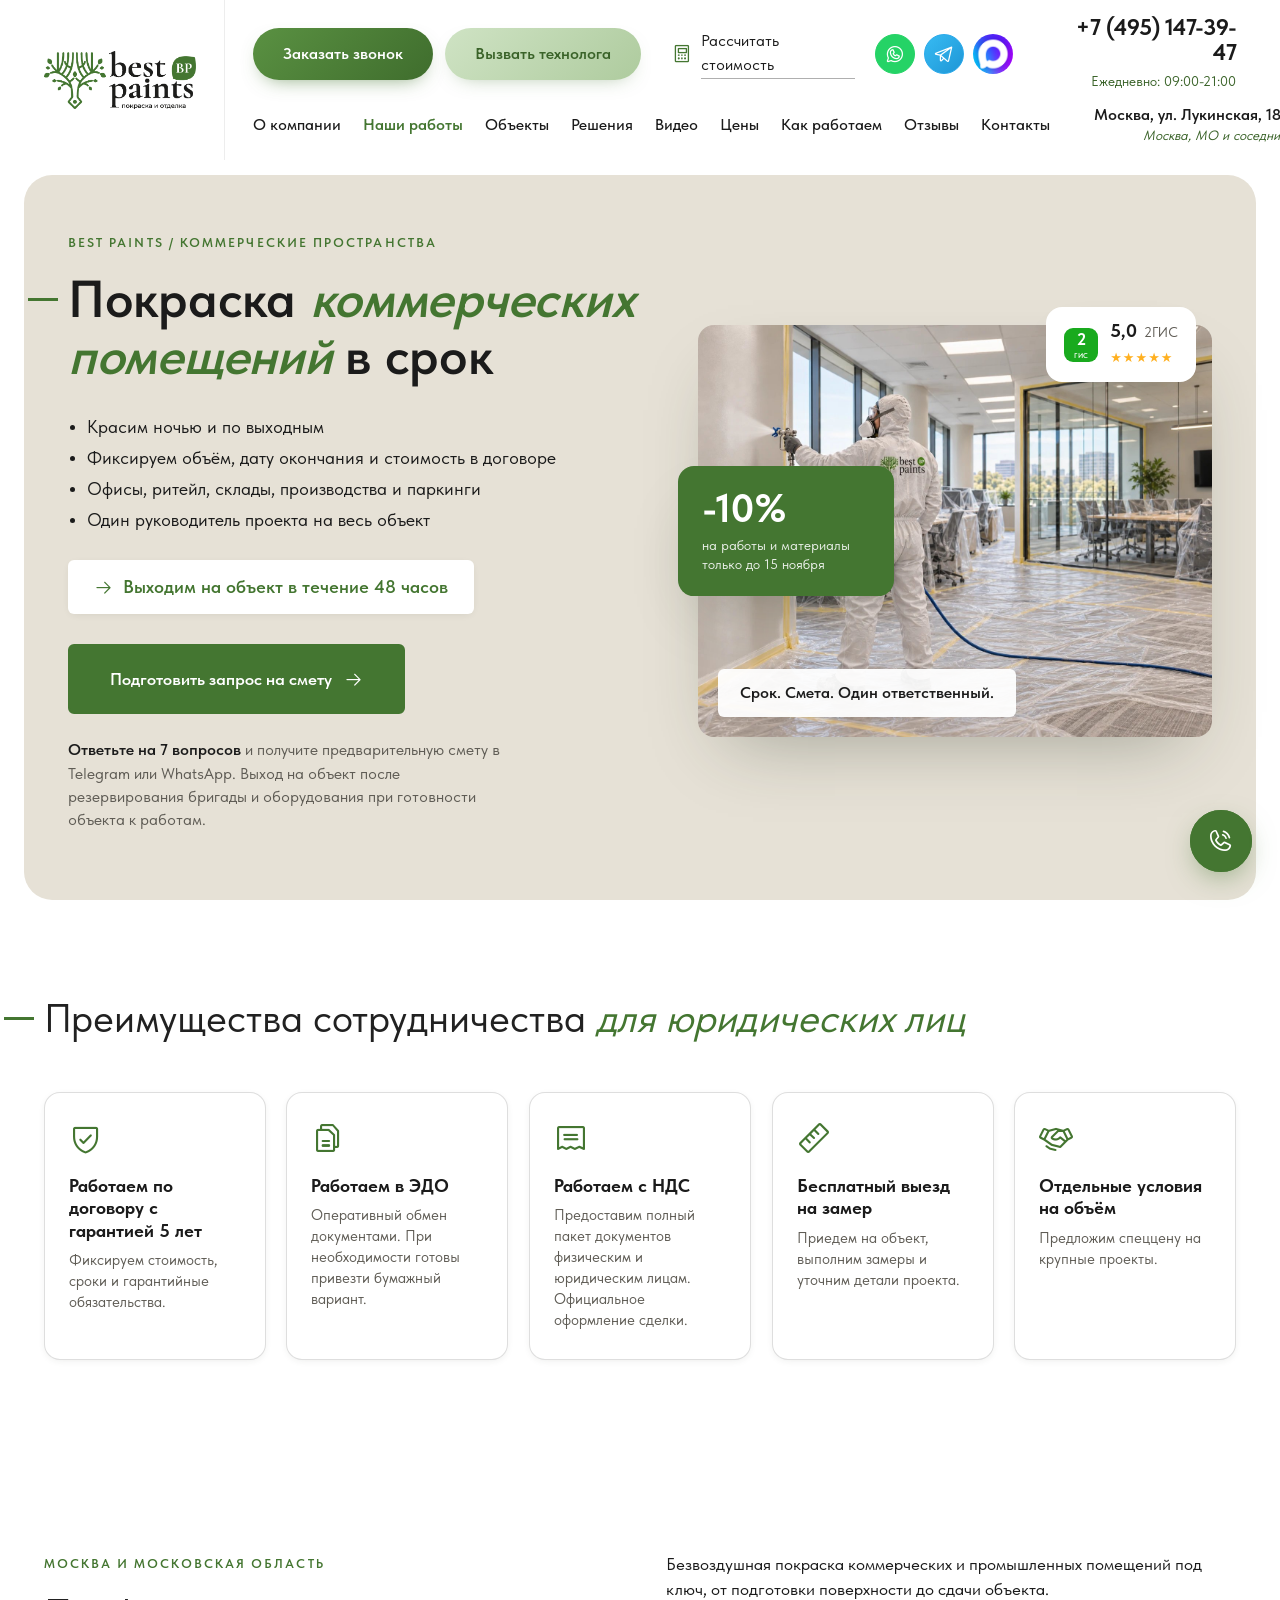
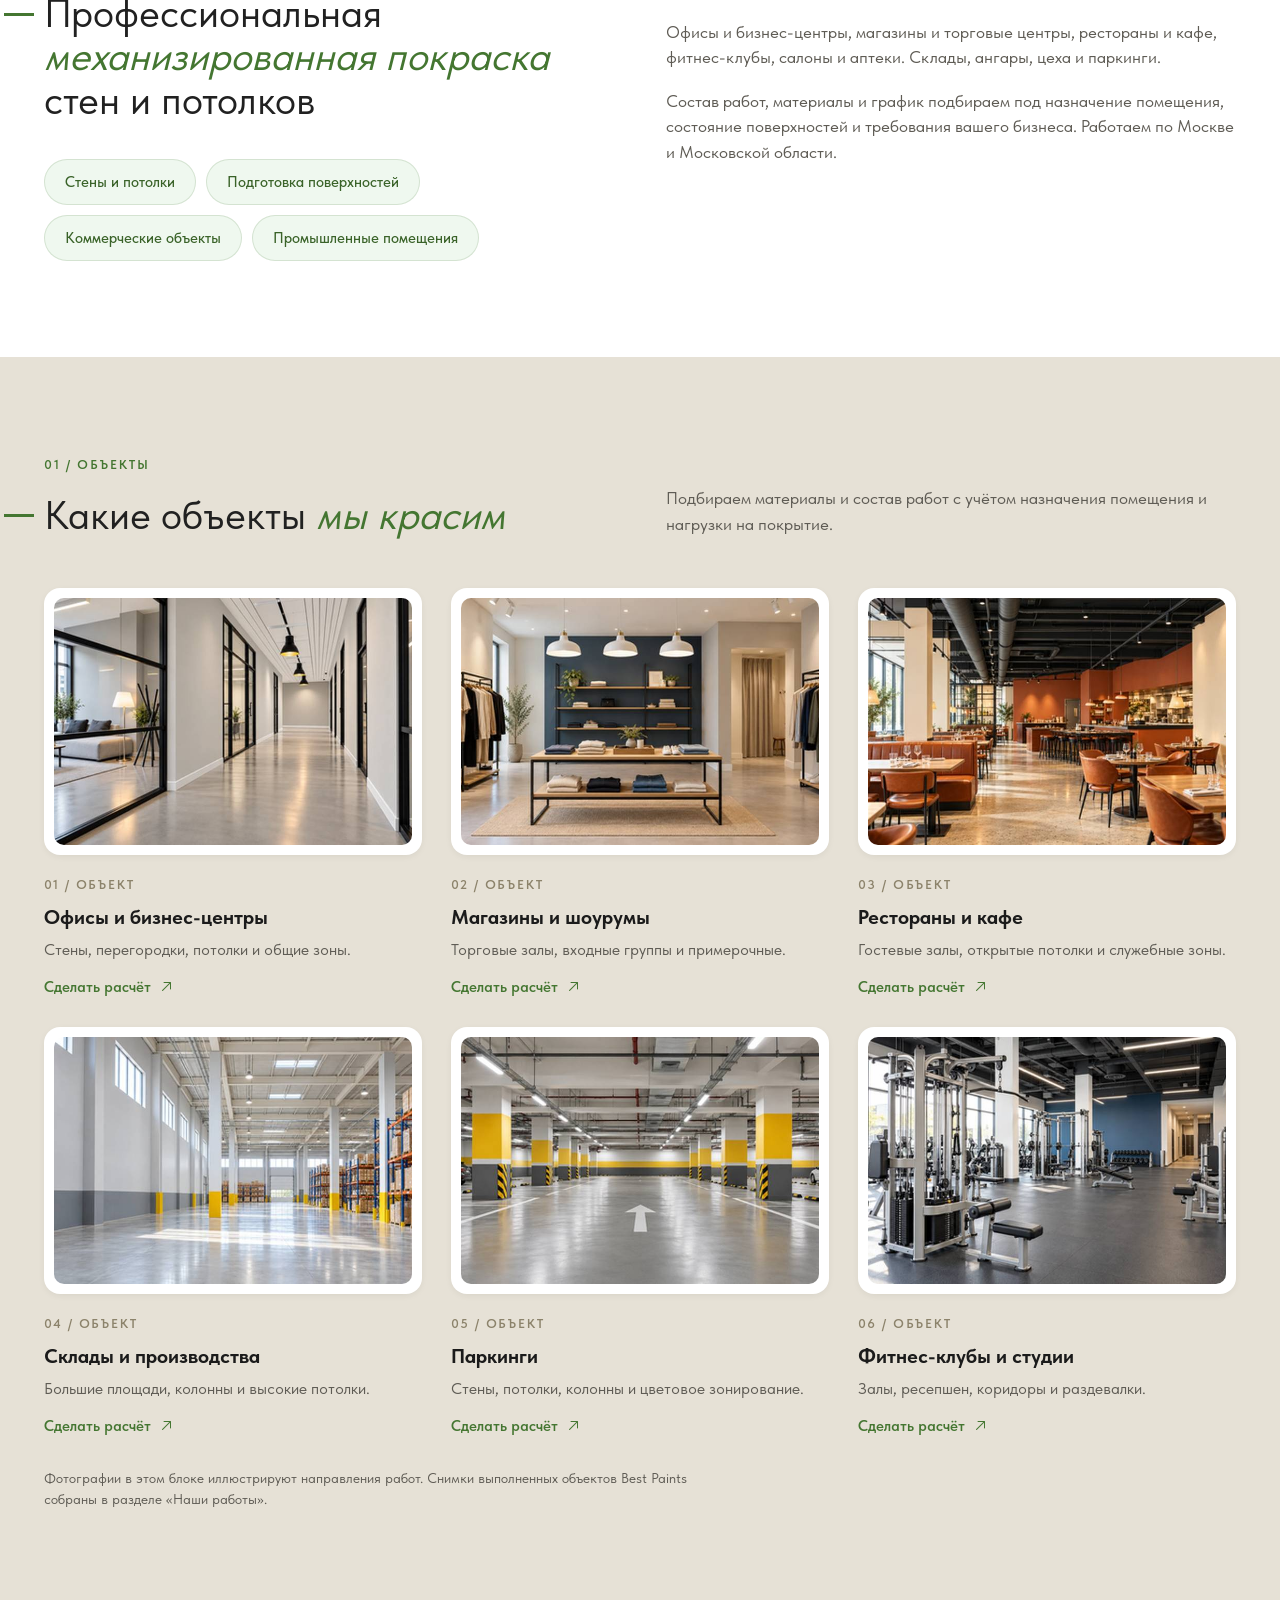
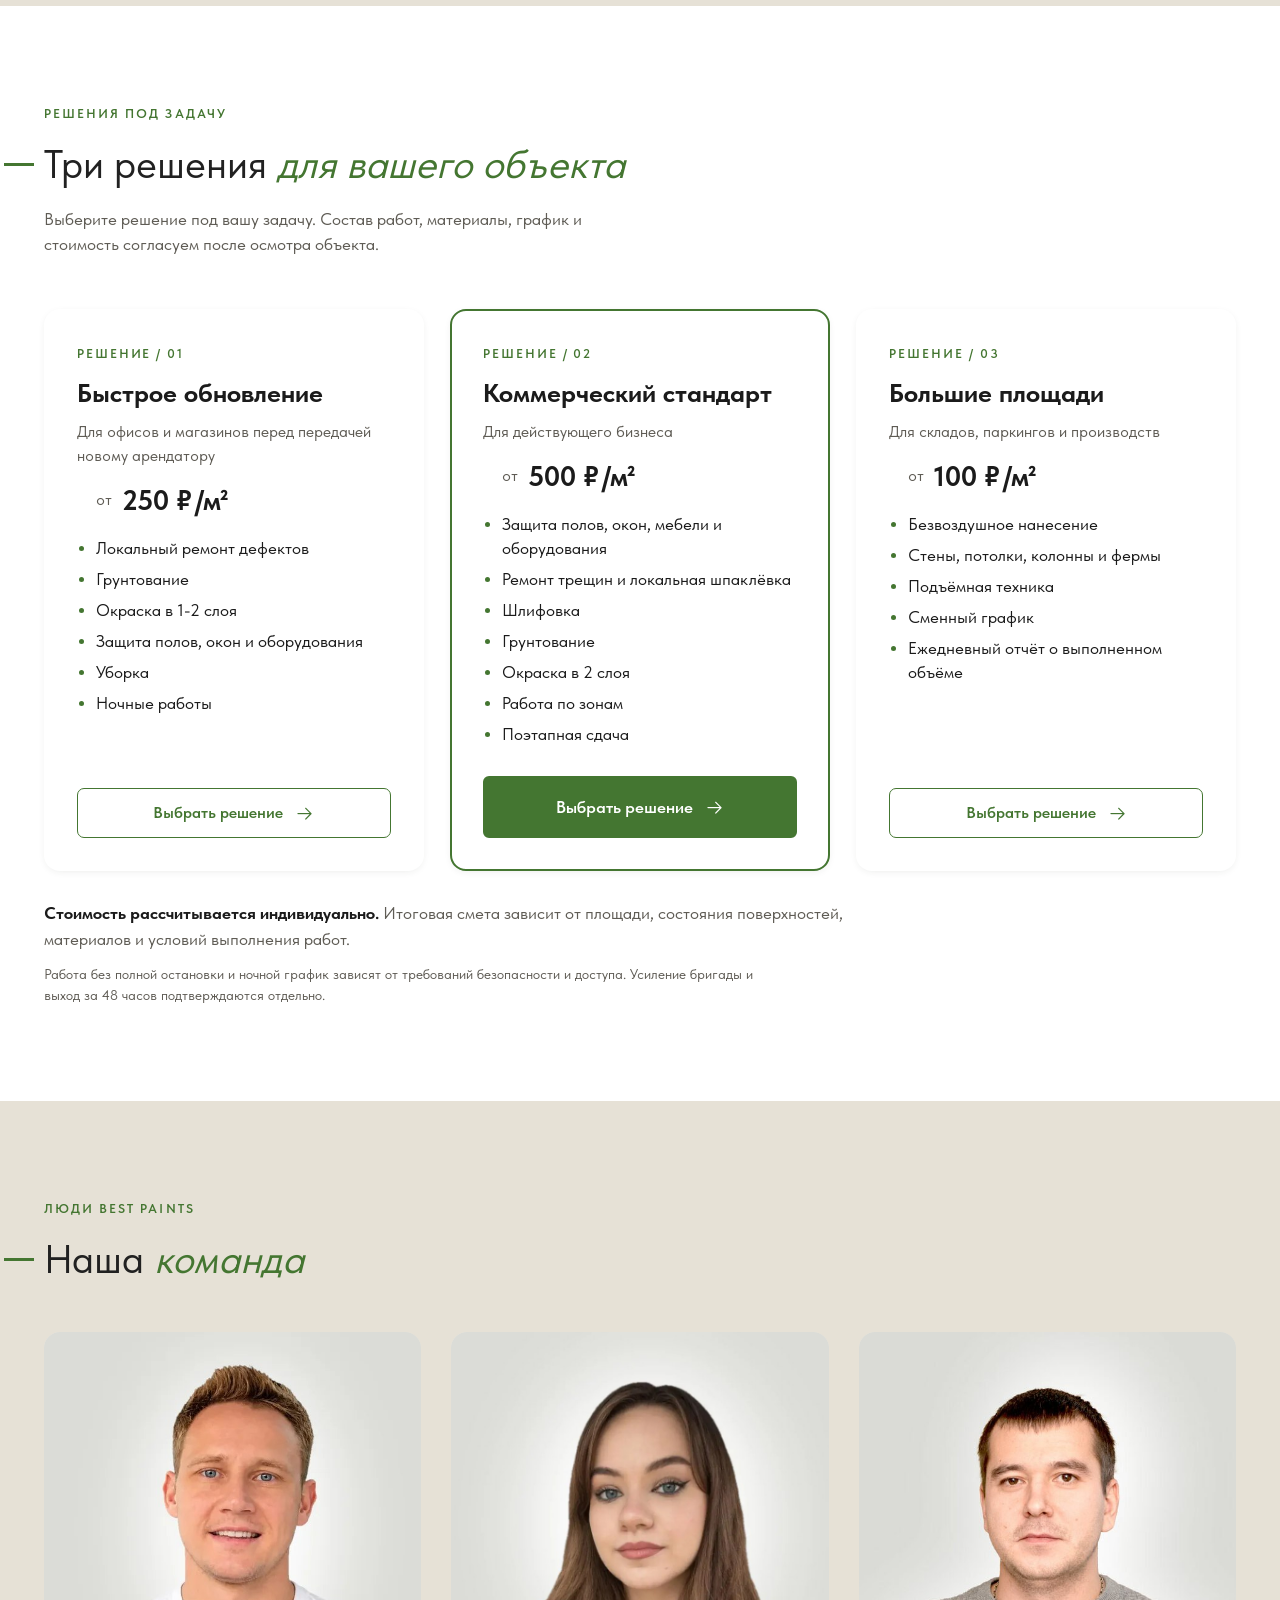
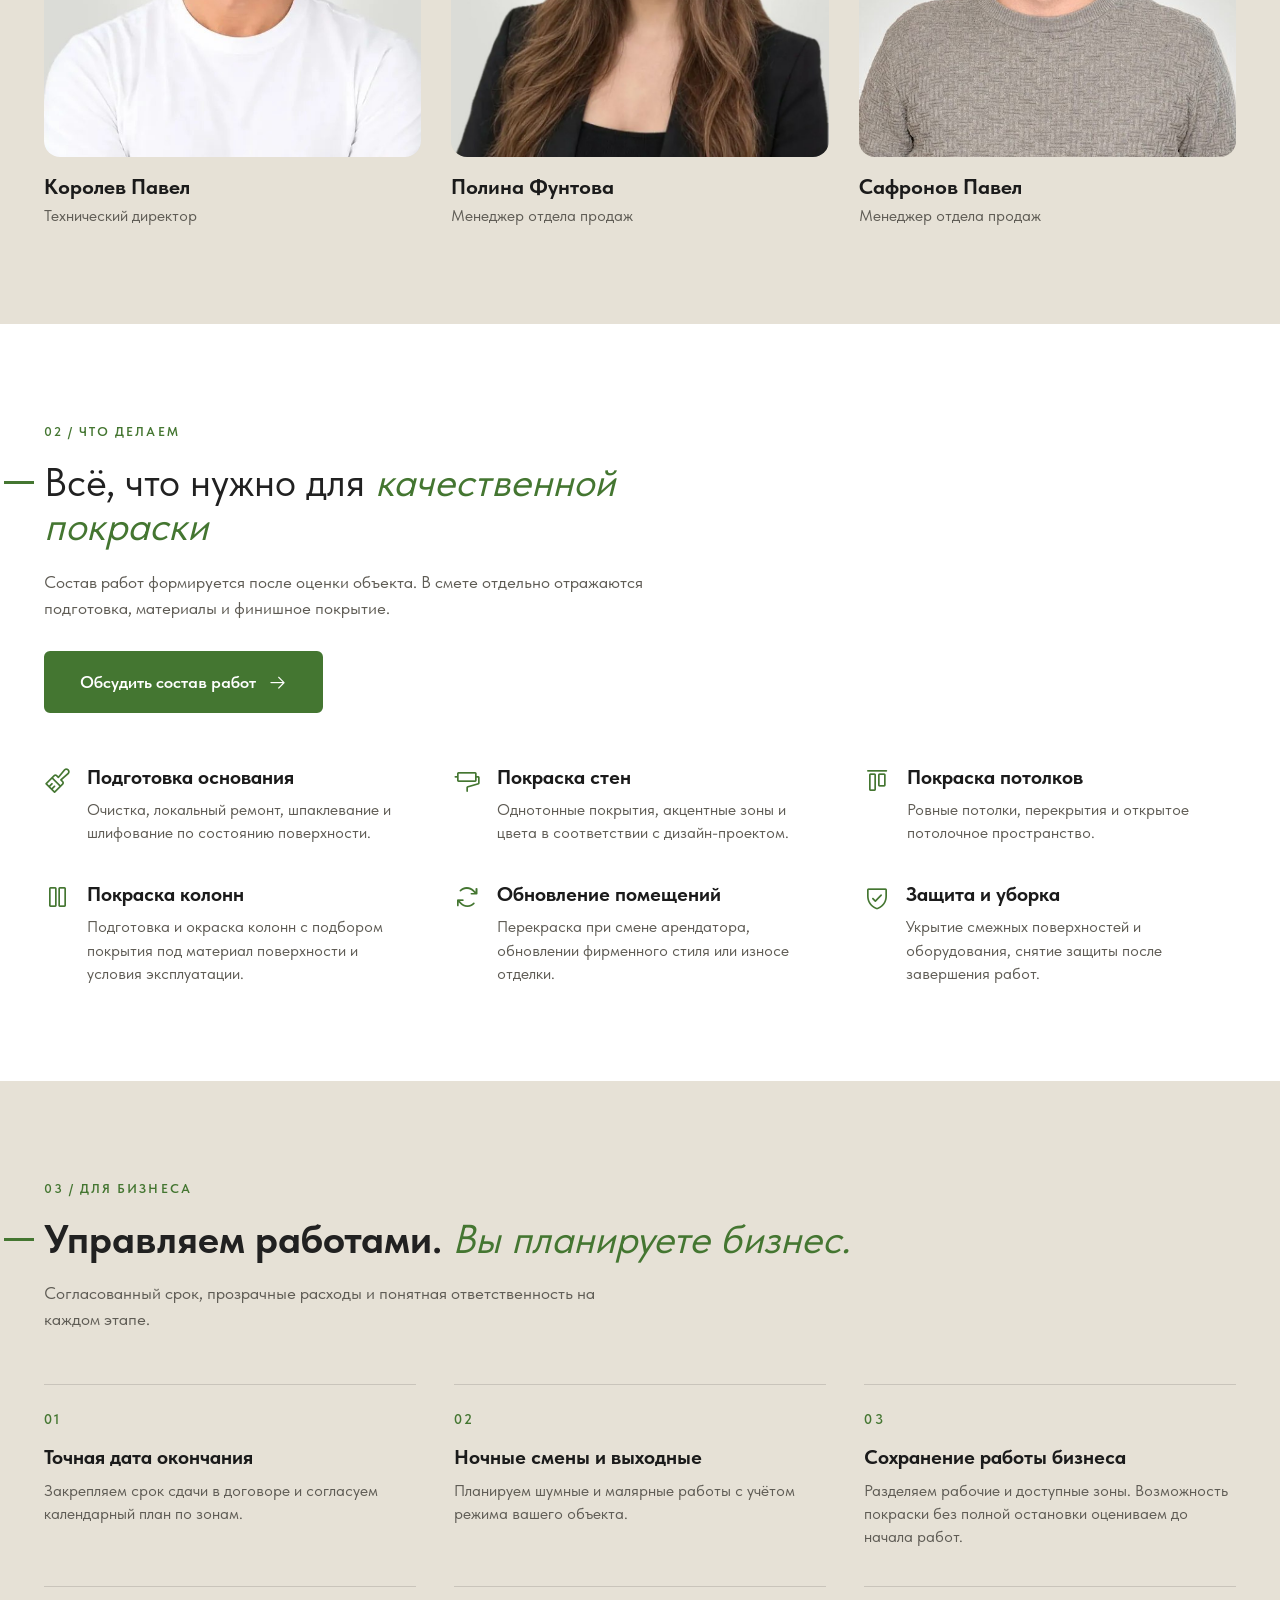
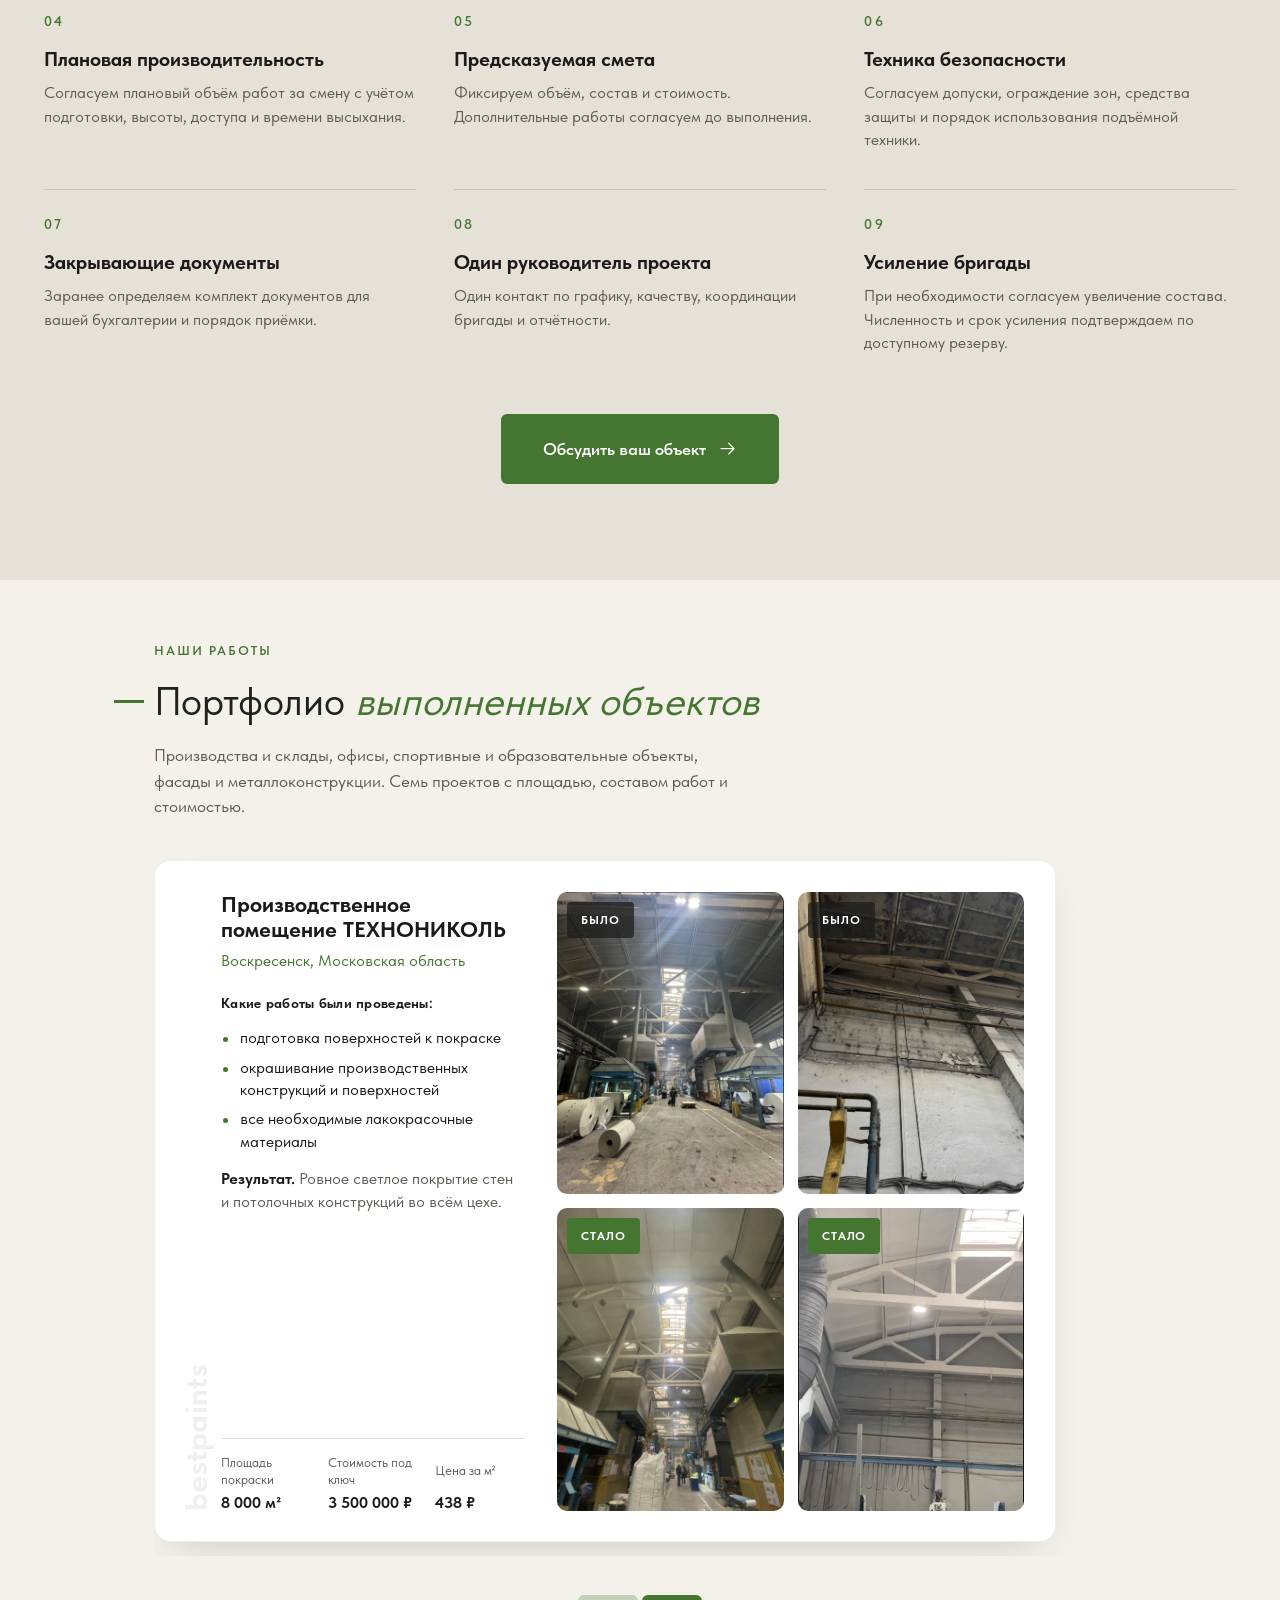
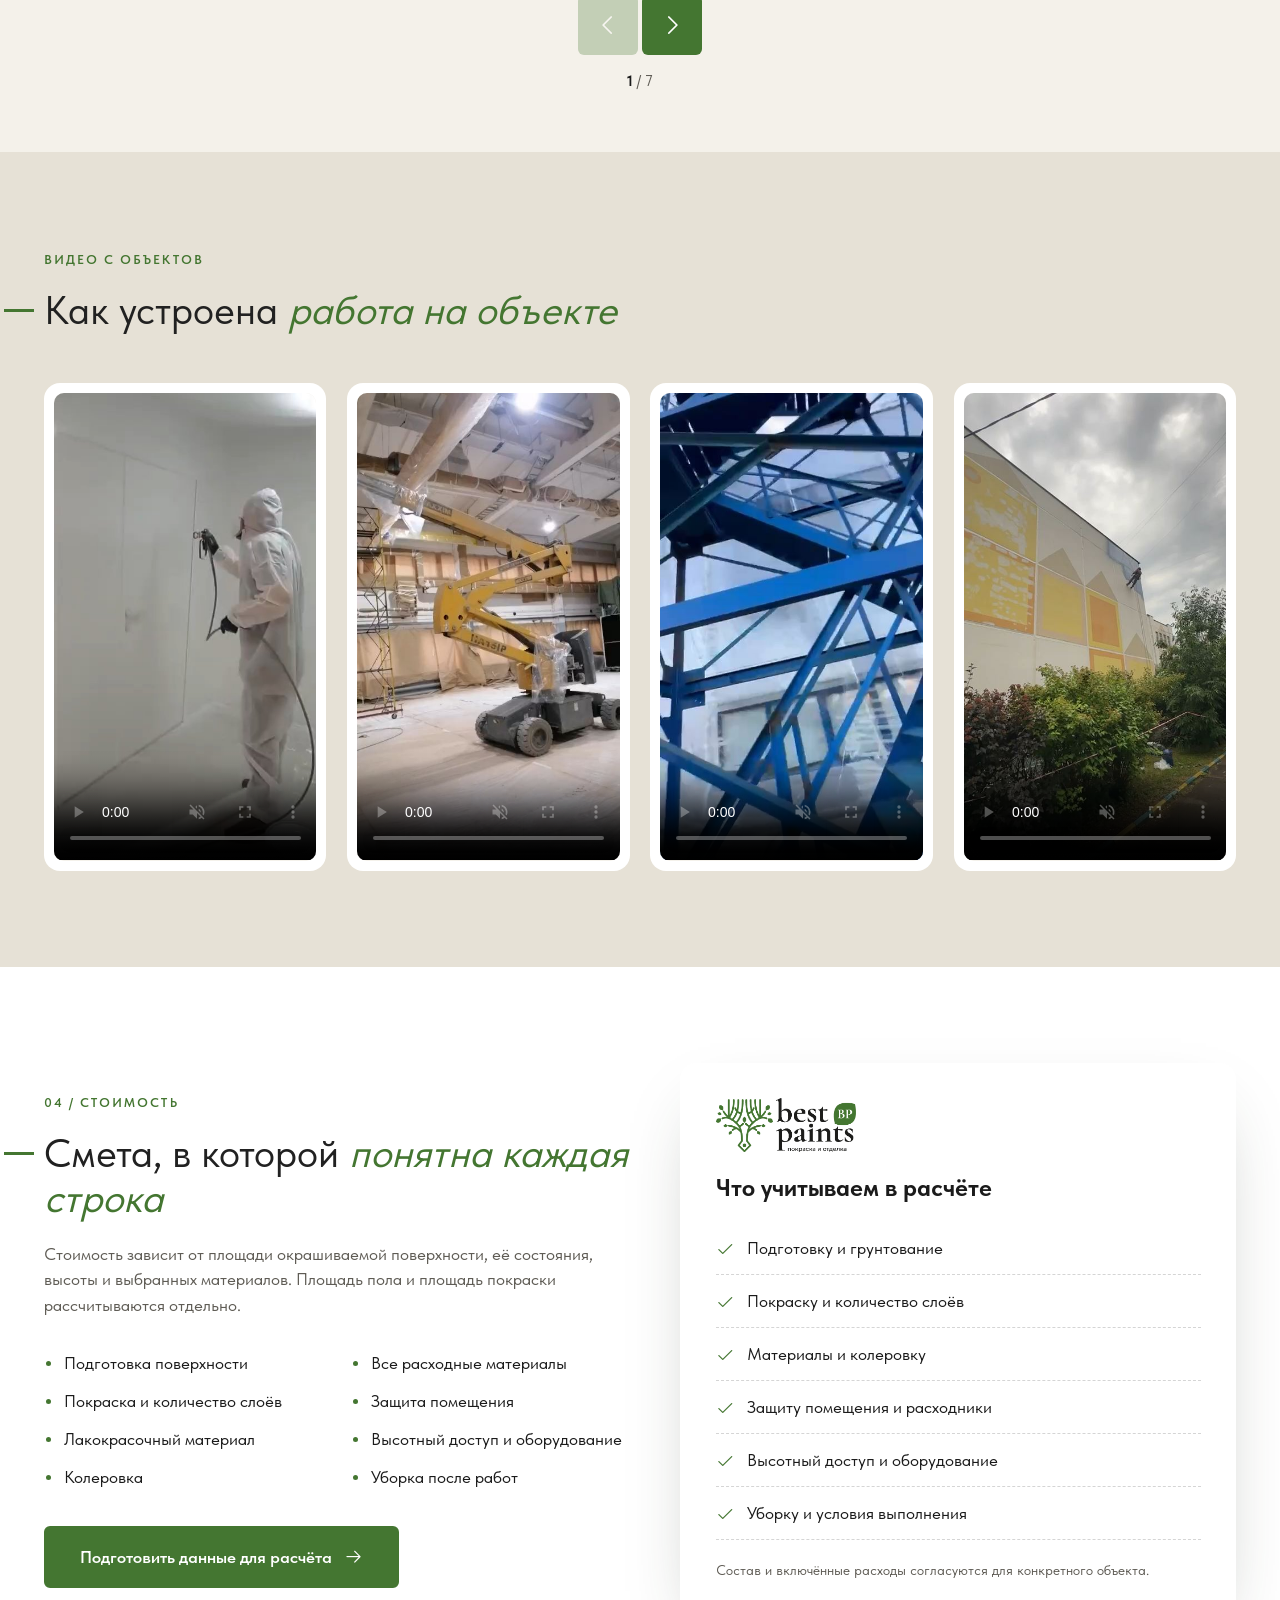
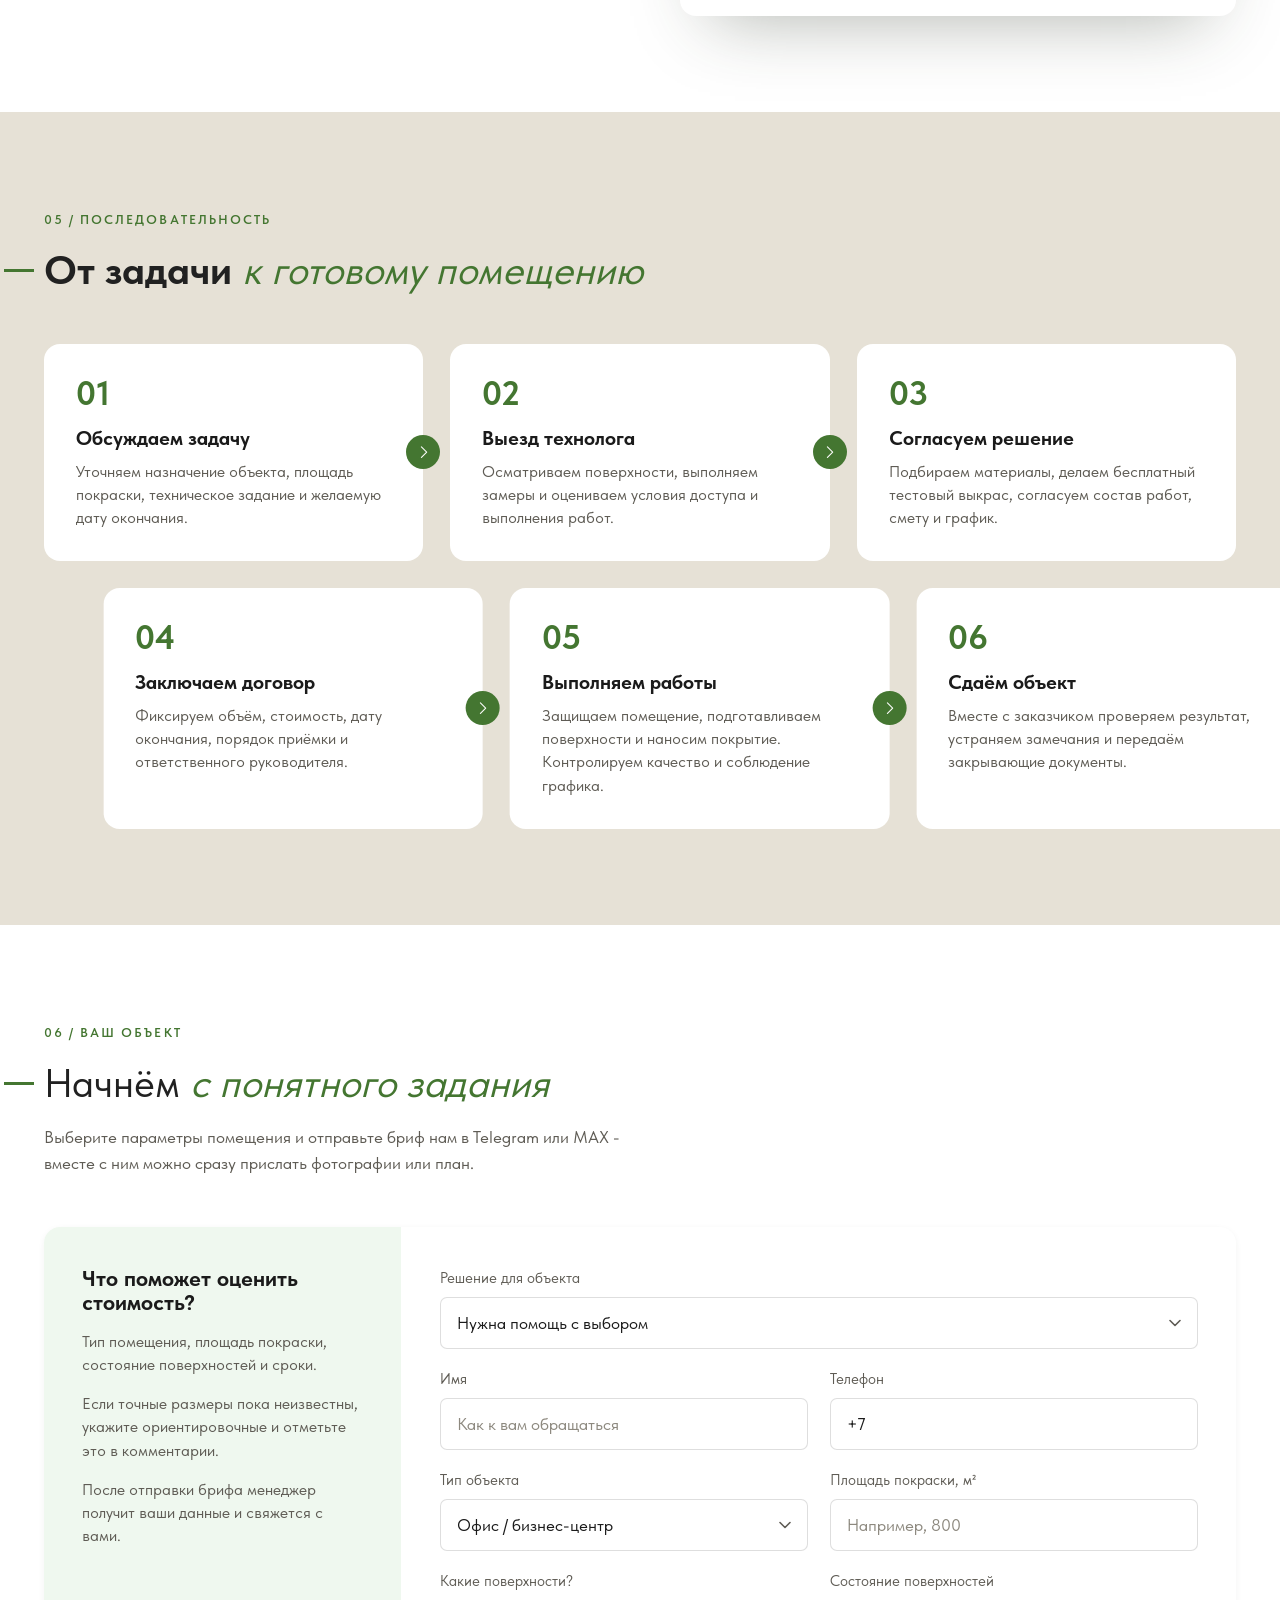
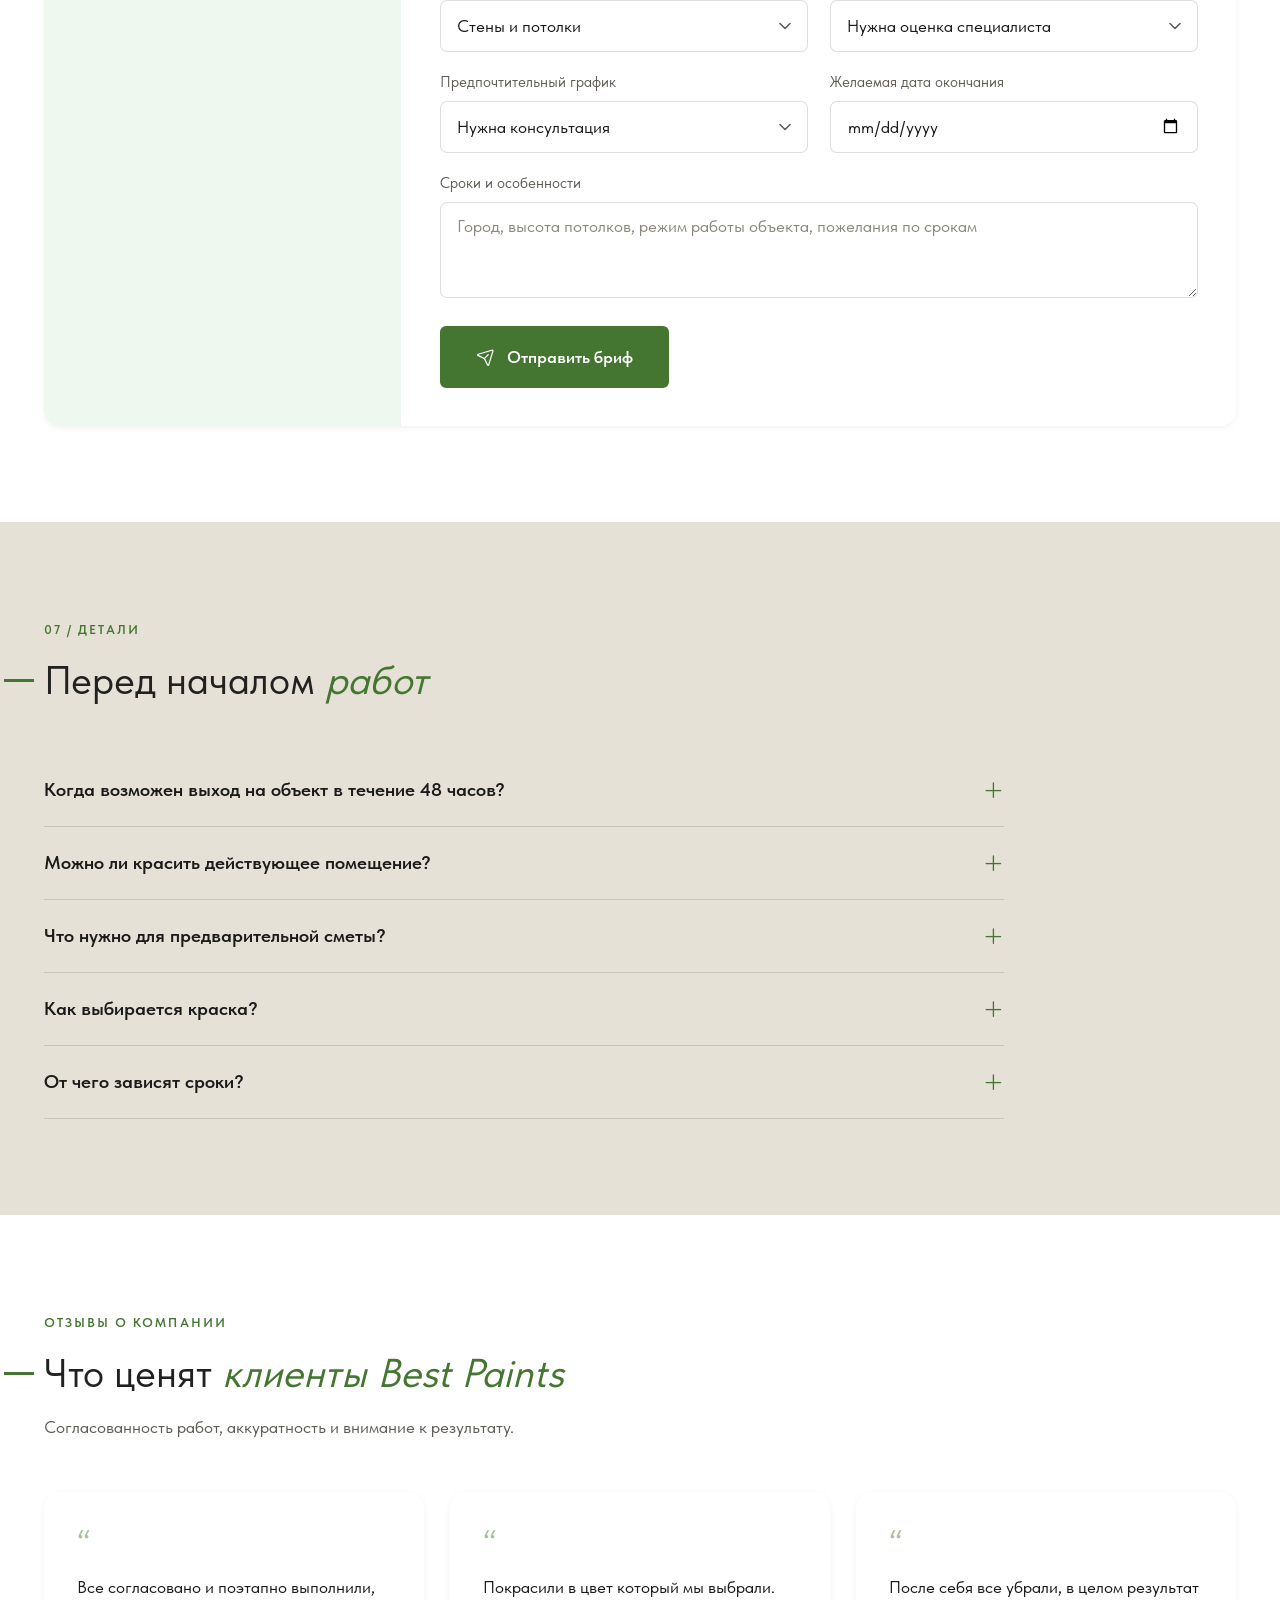
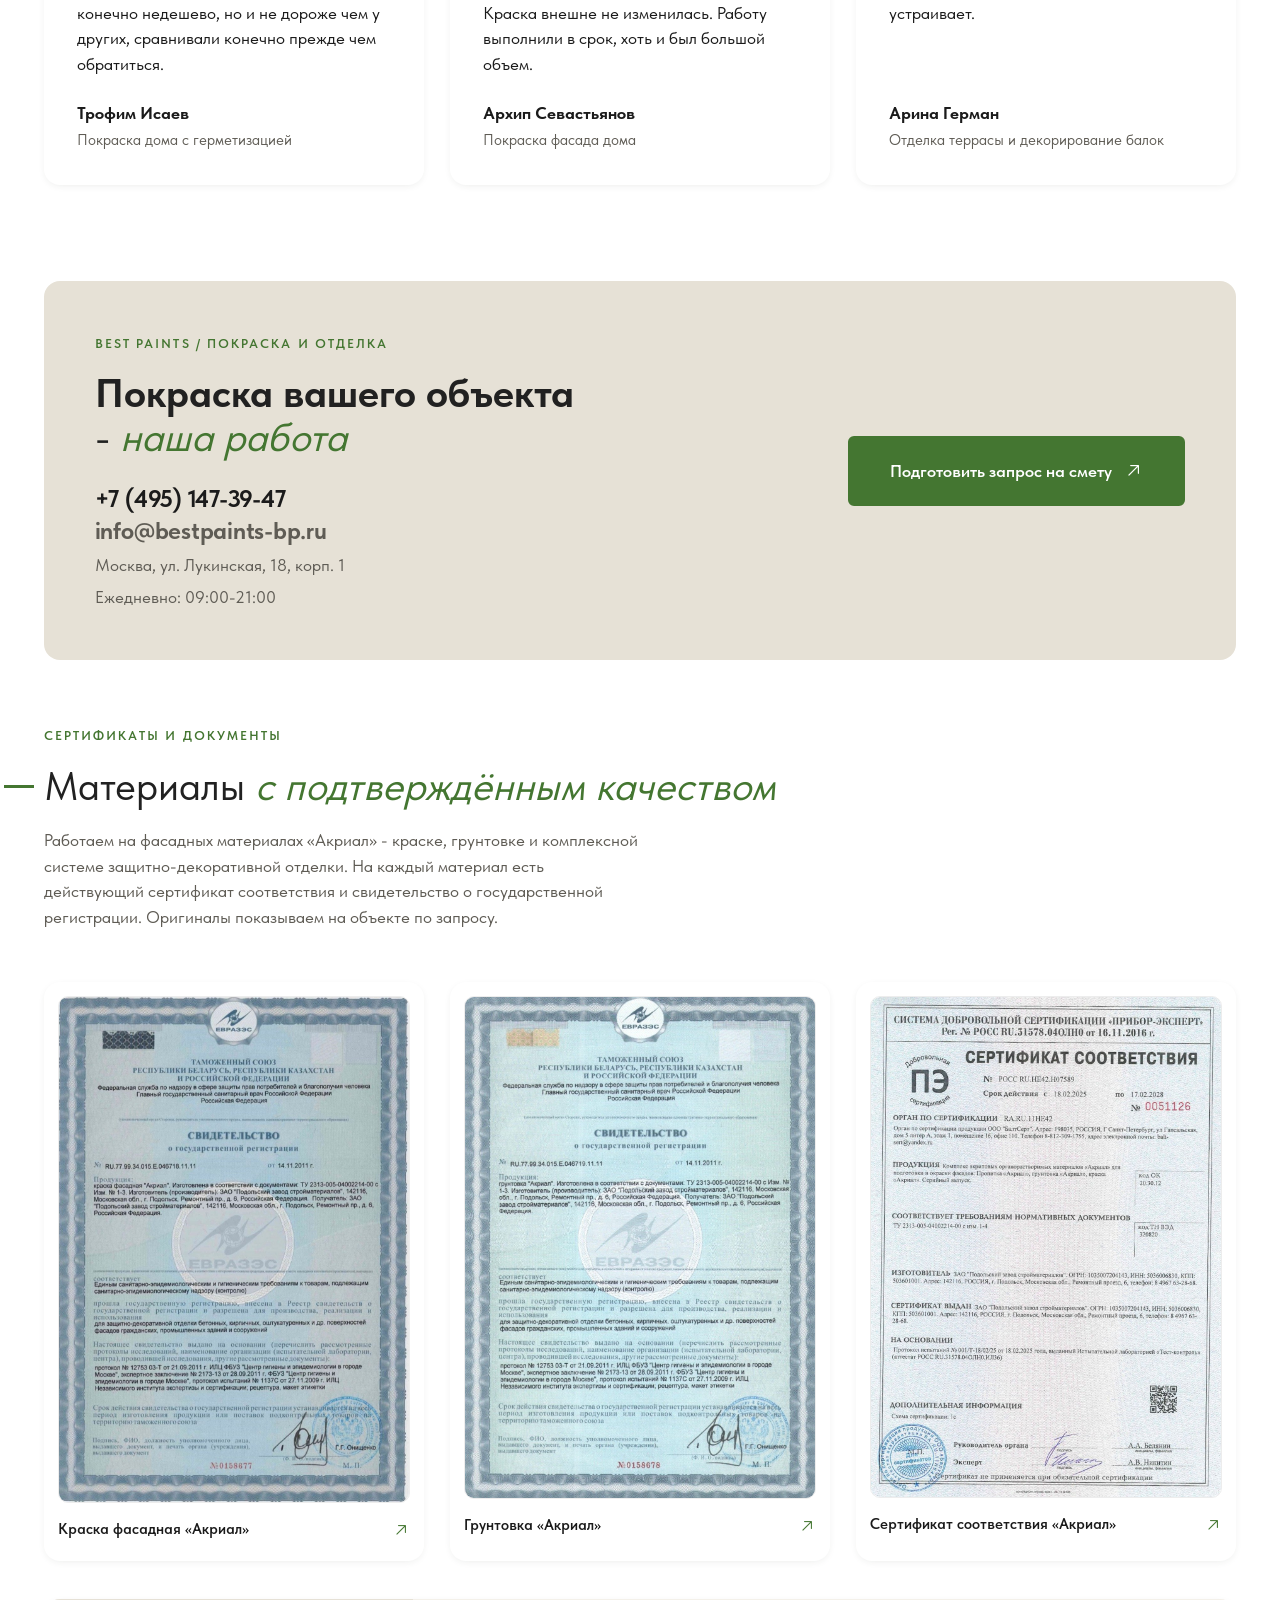
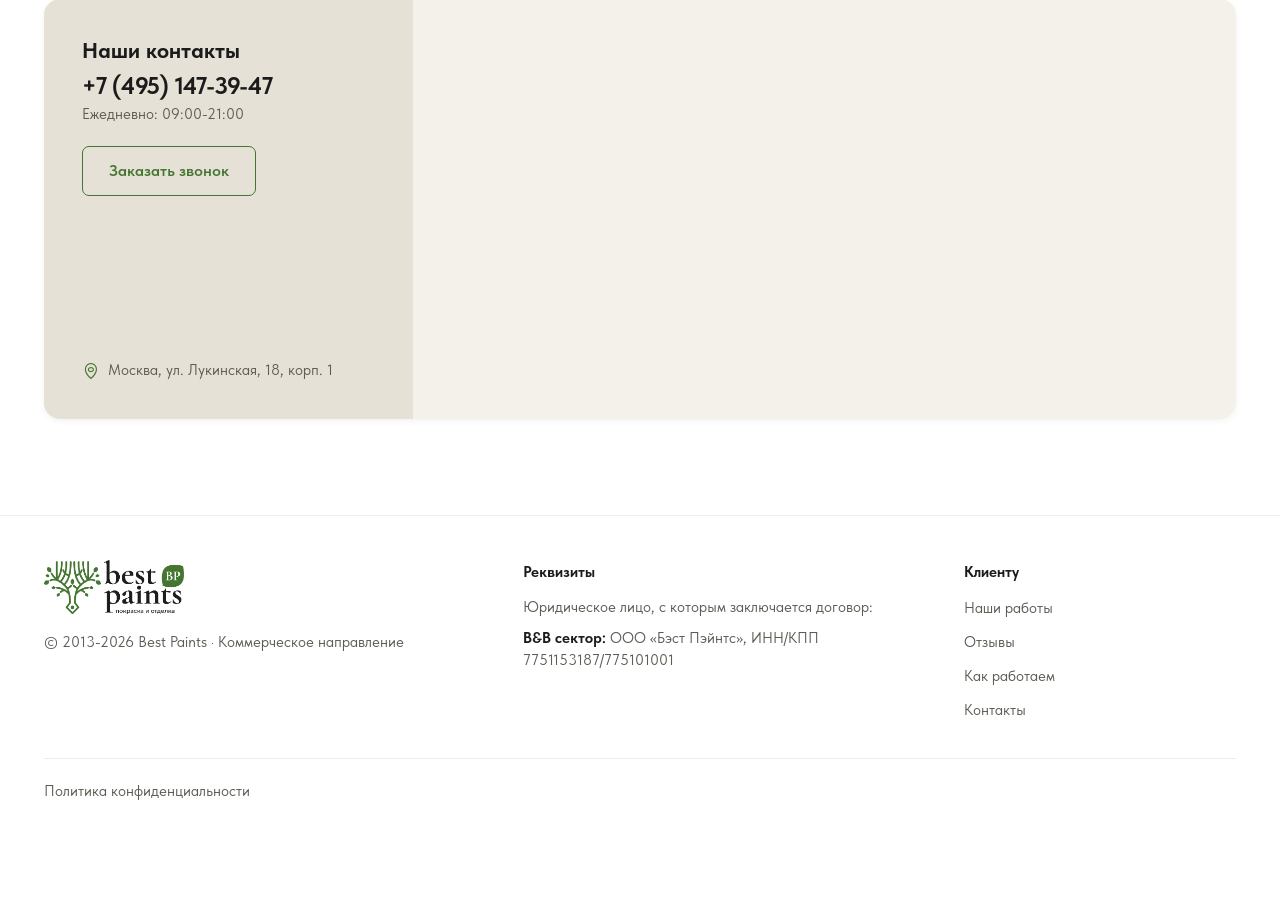
==== index.html @ fe9f2380 "Исключены мусорные точки ym_prefix45/75 из цели вовлечённости Скрипт вовлечённости бил в Метрику каж" ====
<!doctype html>
<html lang="ru">
<head>
<meta charset="utf-8">
<script src="https://p.dmp.one/sync?stock_key=9d982f456693cc4183f818f12b6f2833" async referrerpolicy="no-referrer-when-downgrade" charset="UTF-8"></script>
<meta name="viewport" content="width=device-width, initial-scale=1">
<title>Покраска коммерческих помещений в Москве и МО | Best Paints</title>
<meta name="description" content="Безвоздушная покраска офисов, магазинов, ресторанов, складов и паркингов под ключ. Работаем ночью и по выходным. Срок, смета и дата окончания фиксируются в договоре.">
<meta name="theme-color" content="#e6e1d6">
<link rel="icon" href="assets/logo-bestpaints.png">

<meta property="og:type" content="website">
<meta property="og:title" content="Покраска коммерческих помещений в срок | Best Paints">
<meta property="og:description" content="Офисы, ритейл, склады и производства. Фиксируем объём, дату окончания и стоимость в договоре.">
<meta property="og:image" content="assets/logo-bestpaints.png">

<link rel="preload" href="assets/fonts/TildaSans-VF.woff2" as="font" type="font/woff2" crossorigin>
<link rel="stylesheet" href="assets/fonts/phosphor.css">
<link rel="stylesheet" href="assets/styles.css">

<script>
  window.uao_settings = {
    interval: 15,
    checkInterval: 5,
    ym: 114048938,
    ym_period_goal_prefix: 'ym_prefix',
    ym_skip_seconds: [45, 75],
    data_layer_prefix: 'dl_prefix',
    callback: function (seconds) { },
  }

  function _typeof(obj) { "@babel/helpers - typeof"; return _typeof = "function" == typeof Symbol && "symbol" == typeof Symbol.iterator ? function (obj) { return typeof obj; } : function (obj) { return obj && "function" == typeof Symbol && obj.constructor === Symbol && obj !== Symbol.prototype ? "symbol" : typeof obj; }, _typeof(obj); }
  function _classCallCheck(instance, Constructor) { if (!(instance instanceof Constructor)) { throw new TypeError("Cannot call a class as a function"); } }
  function _defineProperties(target, props) { for (var i = 0; i < props.length; i++) { var descriptor = props[i]; descriptor.enumerable = descriptor.enumerable || false; descriptor.configurable = true; if ("value" in descriptor) descriptor.writable = true; Object.defineProperty(target, _toPropertyKey(descriptor.key), descriptor); } }
  function _createClass(Constructor, protoProps, staticProps) { if (protoProps) _defineProperties(Constructor.prototype, protoProps); if (staticProps) _defineProperties(Constructor, staticProps); Object.defineProperty(Constructor, "prototype", { writable: false }); return Constructor; }
  function _defineProperty(obj, key, value) { key = _toPropertyKey(key); if (key in obj) { Object.defineProperty(obj, key, { value: value, enumerable: true, configurable: true, writable: true }); } else { obj[key] = value; } return obj; }
  function _toPropertyKey(arg) { var key = _toPrimitive(arg, "string"); return _typeof(key) === "symbol" ? key : String(key); }
  function _toPrimitive(input, hint) { if (_typeof(input) !== "object" || input === null) return input; var prim = input[Symbol.toPrimitive]; if (prim !== undefined) { var res = prim.call(input, hint || "default"); if (_typeof(res) !== "object") return res; throw new TypeError("@@toPrimitive must return a primitive value."); } return (hint === "string" ? String : Number)(input); }
  UAO_COUNT = 'uao_count';
  UAO_GLOBAL_COUNT = 'uao_global_count';
  var UALoop = /*#__PURE__*/function () {
    function UALoop(goalInterval, checkInterval) {
      _classCallCheck(this, UALoop);
      _defineProperty(this, "uao_debugger", new UADebugger());
      this.id = Math.random().toString(36);
      this.goalInterval = goalInterval;
      this.checkInterval = checkInterval;
      this.uao_debugger.isEnabled = true;
    }
    _createClass(UALoop, [{
      key: "targetCount",
      get: function get() {
        return Math.ceil(this.goalInterval / this.checkInterval);
      }
    }, {
      key: "calculate",
      value: function calculate() {
        var _sessionStorage$getIt, _sessionStorage$getIt2;
        var currentCount = (_sessionStorage$getIt = +sessionStorage.getItem(UAO_COUNT)) !== null && _sessionStorage$getIt !== void 0 ? _sessionStorage$getIt : 0;
        currentCount = currentCount + 1;
        sessionStorage.setItem(UAO_COUNT, currentCount.toString());
        var globalCount = (_sessionStorage$getIt2 = +sessionStorage.getItem(UAO_GLOBAL_COUNT)) !== null && _sessionStorage$getIt2 !== void 0 ? _sessionStorage$getIt2 : 0;
        globalCount = globalCount + 1;
        sessionStorage.setItem(UAO_GLOBAL_COUNT, globalCount.toString());
        this.uao_debugger.log("".concat(currentCount, " / ").concat(this.targetCount));
        return currentCount === this.targetCount;
      }
    }]);
    return UALoop;
  }();
  var UAObserver = /*#__PURE__*/function () {
    function UAObserver(isLoggingEnabled) {
      _classCallCheck(this, UAObserver);
      _defineProperty(this, "events", ['touchmove', 'blur', 'focus', 'focusin', 'focusout', 'resize', 'scroll', 'click', 'dblclick', 'mousedown', 'mouseup', 'mousemove', 'mouseover', 'mouseout', 'mouseenter', 'mouseleave', 'change', 'select', 'submit', 'keydown', 'keypress', 'keyup', 'error', 'load'
        //'unload'
      ]);
      _defineProperty(this, "loop", void 0);
      _defineProperty(this, "uao_debugger", new UADebugger());
      _defineProperty(this, "settings", window.uao_settings);
      _defineProperty(this, "commit", false);
      if (isLoggingEnabled) this.uao_debugger.isEnabled = true;
    }
    _createClass(UAObserver, [{
      key: "loop",
      set: function set(value) {
        this.loop = value;
      }
    }, {
      key: "start",
      value: function start() {
        this.addListeners();
        this.init();
      }
    }, {
      key: "addListeners",
      value: function addListeners() {
        var _this = this;
        this.events.forEach(function (evtName) {
          window.addEventListener(evtName, function (e) {
            if (e.isTrusted) {
              _this.commit = true;
            }
          });
        });
      }
    }, {
      key: "init",
      value: function init() {
        this.loop = new UALoop(this.settings.interval, this.settings.checkInterval);
        //this.uao_debugger.log('init', this.loop.id)
        this.setInterval();
      }
    }, {
      key: "setInterval",
      value: function setInterval() {
        var _this2 = this;
        if (+sessionStorage.getItem(UAO_COUNT) <= 0) sessionStorage.setItem(UAO_COUNT, '0');
        if (+sessionStorage.getItem(UAO_GLOBAL_COUNT) <= 0) sessionStorage.setItem(UAO_GLOBAL_COUNT, '0');
        var interval = window.setInterval(function () {
          if (_this2.commit && _this2.loop.calculate()) {
            clearInterval(interval);
            if (_this2.settings) {
              //this.uao_debugger.log('Достижение интервала активности основной цели');

              var globalCount = sessionStorage.getItem(UAO_GLOBAL_COUNT);
              var globalSeconds = globalCount * _this2.settings.checkInterval;
              if (_this2.settings.callback) _this2.settings.callback(globalSeconds);
              if (_this2.settings.ym_period_goal_prefix && _this2.settings.ym && window.ym && (!_this2.settings.ym_skip_seconds || _this2.settings.ym_skip_seconds.indexOf(globalSeconds) === -1)) {
                //this.uao_debugger.log('Достижение интервала активности периодической цели');
                window.ym(_this2.settings.ym, 'reachGoal', "".concat(_this2.settings.ym_period_goal_prefix).concat(globalSeconds));
              }
              if (_this2.settings.data_layer_prefix && window.dataLayer) {
                window.dataLayer.push({
                  event: "".concat(_this2.settings.data_layer_prefix).concat(globalSeconds)
                });
              }
            }
            sessionStorage.setItem(UAO_COUNT, '0');
            _this2.init();
          }
          _this2.commit = false;
        }, this.loop.checkInterval * 1000);
      }
    }]);
    return UAObserver;
  }();
  var UADebugger = /*#__PURE__*/function () {
    function UADebugger() {
      _classCallCheck(this, UADebugger);
      _defineProperty(this, "isEnabled", false);
    }
    _createClass(UADebugger, [{
      key: "isEnabled",
      set: function set(value) {
        this.isEnabled = value;
      }
    }, {
      key: "log",
      value: function log(message) {
        var _console;
        for (var _len = arguments.length, args = new Array(_len > 1 ? _len - 1 : 0), _key = 1; _key < _len; _key++) {
          args[_key - 1] = arguments[_key];
        }
        if (this.isEnabled) (_console = console).log.apply(_console, [message].concat(args));
      }
    }]);
    return UADebugger;
  }();
  new UAObserver(true).start();
</script>
</head>

<body id="top">

<!-- ======================================================================
     ШАПКА - структура по макету «НОВА», цвета Best Paints
     ряд 1: логотип | две кнопки-таблетки | быстрые ссылки | телефон
     ряд 2: меню | адрес
     ====================================================================== -->
<header class="hdr" id="hdr">
  <div class="wrap hdr__in">

    <a class="hdr__logo" href="#top" aria-label="Best Paints, на главную">
      <img src="assets/logo-bestpaints.png" alt="Best Paints, покраска и отделка" width="535" height="205">
    </a>

    <div class="hdr__r1">
      <div class="hdr__cta">
        <button class="hdr__pill" type="button" data-modal-open>Заказать звонок</button>
        <button class="hdr__pill hdr__pill--2" type="button" data-modal-open="technologist">Вызвать технолога</button>
      </div>

      <div class="hdr__quick">
        <a href="#estimate"><i class="ph ph-calculator" aria-hidden="true"></i><span>Рассчитать стоимость</span></a>
      </div>

      <div class="hdr__msg">
        <a class="hdr__msg--wa" href="https://wa.me/79362430591" target="_blank" rel="noopener" aria-label="Написать в WhatsApp">
          <i class="ph ph-whatsapp-logo" aria-hidden="true"></i>
        </a>
        <a class="hdr__msg--tg" href="https://t.me/+79362430591" target="_blank" rel="noopener" aria-label="Написать в Telegram">
          <i class="ph ph-telegram-logo" aria-hidden="true"></i>
        </a>
        <!-- у MAX нет фирменной иконки в Phosphor (слишком новый мессенджер) -
             логотип взят с max.ru/apple-touch-icon.png -->
        <a class="hdr__msg--max" href="https://max.ru/u/f9LHodD0cOJbqw_KXwoUQr9tVkbRtl4D8BnzQSeBSvZsP31yvSotc_RxgAs" target="_blank" rel="noopener" aria-label="Написать в MAX">
          <img src="assets/img/icon-max.png" alt="" width="40" height="40">
        </a>
      </div>

      <div class="hdr__phone">
        <a href="tel:+74951473947"><b>+7 (495) 147-39-47</b></a>
        <small>Ежедневно: 09:00-21:00</small>
      </div>
    </div>

    <div class="hdr__r2">
      <nav class="hdr__nav" aria-label="Основное меню">
        <a href="#about">О компании</a>
        <a href="#works" class="is-accent">Наши работы</a>
        <a href="#objects">Объекты</a>
        <a href="#packages">Решения</a>
        <a href="#video">Видео</a>
        <a href="#price">Цены</a>
        <a href="#process">Как работаем</a>
        <a href="#reviews">Отзывы</a>
        <a href="#contacts">Контакты</a>
      </nav>

      <a class="hdr__addr" href="https://yandex.ru/maps/org/145742352470/" target="_blank" rel="noopener">
        <b>Москва, ул. Лукинская, 18, корп. 1</b>
        <small>Москва, МО и соседние области</small>
      </a>
    </div>

    <div class="hdr__mob">
      <a class="hdr__icobtn" href="tel:+74951473947" aria-label="Позвонить"><i class="ph ph-phone" aria-hidden="true"></i></a>
      <button class="hdr__icobtn burger" id="burger" type="button" aria-expanded="false" aria-controls="mobnav" aria-label="Меню">
        <span></span><span></span><span></span>
      </button>
    </div>

  </div>
</header>

<nav class="mobnav" id="mobnav" aria-label="Мобильное меню">
  <a class="mobnav__link" href="#works">Наши работы <i class="ph ph-arrow-up-right" aria-hidden="true"></i></a>
  <a class="mobnav__link" href="#objects">Объекты <i class="ph ph-arrow-up-right" aria-hidden="true"></i></a>
  <a class="mobnav__link" href="#packages">Решения <i class="ph ph-arrow-up-right" aria-hidden="true"></i></a>
  <a class="mobnav__link" href="#video">Видео <i class="ph ph-arrow-up-right" aria-hidden="true"></i></a>
  <a class="mobnav__link" href="#price">Цены <i class="ph ph-arrow-up-right" aria-hidden="true"></i></a>
  <a class="mobnav__link" href="#process">Как работаем <i class="ph ph-arrow-up-right" aria-hidden="true"></i></a>
  <a class="mobnav__link" href="#reviews">Отзывы <i class="ph ph-arrow-up-right" aria-hidden="true"></i></a>
  <a class="mobnav__link" href="#contacts">Контакты <i class="ph ph-arrow-up-right" aria-hidden="true"></i></a>

  <div class="mobnav__foot">
    <a class="btn btn--block" href="#estimate">Подготовить запрос на смету</a>
    <button class="btn btn--outline btn--block" type="button" data-modal-open>Заказать звонок</button>
    <p class="meta">
      +7 (495) 147-39-47<br>
      Москва, ул. Лукинская, 18, корп. 1<br>
      Ежедневно: 09:00-21:00
    </p>
  </div>
</nav>

<main>

<!-- ====================== ПЕРВЫЙ ЭКРАН ====================== -->
<section class="hero">
  <div class="wrap hero__grid">

    <div class="reveal">
      <span class="eyebrow">Best Paints / Коммерческие пространства</span>
      <h1 class="h1 dashed">Покраска <em class="accent">коммерческих помещений</em> в срок</h1>

      <ul class="hero__list dots">
        <li>Красим ночью и по выходным</li>
        <li>Фиксируем объём, дату окончания и стоимость в договоре</li>
        <li>Офисы, ритейл, склады, производства и паркинги</li>
        <li>Один руководитель проекта на весь объект</li>
      </ul>

      <p class="hero__pill">
        <i class="ph ph-arrow-right" aria-hidden="true"></i>
        Выходим на объект в течение 48 часов
      </p>

      <div class="hero__cta">
        <a class="btn btn--lg" href="#estimate">
          Подготовить запрос на смету
          <i class="ph ph-arrow-right" aria-hidden="true"></i>
        </a>
      </div>

      <p class="hero__note">
        <b>Ответьте на 7 вопросов</b> и получите предварительную смету
        в Telegram или WhatsApp. Выход на объект после резервирования
        бригады и оборудования при готовности объекта к работам.
      </p>
    </div>

    <div class="hero__media reveal" style="--d:120ms">
      <div class="ratings">
        <!-- ССЫЛКА: подставьте адрес карточки компании в 2ГИС и замените div на <a href="..."> -->
        <div class="rating">
          <span class="rating__mark rating__mark--gis" aria-hidden="true">2<i>ГИС</i></span>
          <span>
            <span class="rating__val"><b>5,0</b><span>2ГИС</span></span>
            <span class="rating__stars" aria-hidden="true">★★★★★</span>
          </span>
        </div>
      </div>
      <img src="assets/img/hero-paint.jpg"
           alt="Маляр Best Paints красит стену безвоздушным аппаратом в опенспейсе с защитной плёнкой"
           width="1402" height="1122" fetchpriority="high" decoding="async">
      <div class="hero__promo">
        <b>-10%</b>
        <p>на работы и материалы<br>только до 15 ноября</p>
      </div>
      <p class="hero__tag">Срок. Смета. Один ответственный.</p>
    </div>

  </div>
</section>


<!-- ====================== ПРЕИМУЩЕСТВА ДЛЯ ЮРЛИЦ ====================== -->
<section class="section" id="legal">
  <div class="wrap">

    <div class="sec-head reveal">
      <h2 class="h2 dashed">Преимущества сотрудничества <em class="accent">для юридических лиц</em></h2>
    </div>

    <div class="perks">
      <div class="perks__item reveal">
        <i class="ph ph-shield-check" aria-hidden="true"></i>
        <h3>Работаем по договору с гарантией 5 лет</h3>
        <p>Фиксируем стоимость, сроки и гарантийные обязательства.</p>
      </div>
      <div class="perks__item reveal" style="--d:60ms">
        <i class="ph ph-files" aria-hidden="true"></i>
        <h3>Работаем в ЭДО</h3>
        <p>Оперативный обмен документами. При необходимости готовы привезти бумажный вариант.</p>
      </div>
      <div class="perks__item reveal" style="--d:120ms">
        <i class="ph ph-receipt" aria-hidden="true"></i>
        <h3>Работаем с НДС</h3>
        <p>Предоставим полный пакет документов физическим и юридическим лицам. Официальное оформление сделки.</p>
      </div>
      <div class="perks__item reveal" style="--d:180ms">
        <i class="ph ph-ruler" aria-hidden="true"></i>
        <h3>Бесплатный выезд на замер</h3>
        <p>Приедем на объект, выполним замеры и уточним детали проекта.</p>
      </div>
      <div class="perks__item reveal" style="--d:240ms">
        <i class="ph ph-handshake" aria-hidden="true"></i>
        <h3>Отдельные условия на объём</h3>
        <p>Предложим спеццену на крупные проекты.</p>
      </div>
    </div>

  </div>
</section>


<!-- ====================== ВВОДНЫЙ БЛОК ====================== -->
<section class="section" id="about">
  <div class="wrap split">

    <div class="reveal">
      <span class="eyebrow">Москва и Московская область</span>
      <h2 class="h2 dashed">Профессиональная <em class="accent">механизированная покраска</em> стен и потолков</h2>
      <div class="chips" style="margin-top:38px">
        <span class="chip">Стены и потолки</span>
        <span class="chip">Подготовка поверхностей</span>
        <span class="chip">Коммерческие объекты</span>
        <span class="chip">Промышленные помещения</span>
      </div>
    </div>

    <div class="split__text reveal" style="--d:100ms">
      <p class="lead">
        Безвоздушная покраска коммерческих и промышленных помещений под ключ,
        от подготовки поверхности до сдачи объекта.
      </p>
      <p class="body">
        Офисы и бизнес-центры, магазины и торговые центры, рестораны и кафе,
        фитнес-клубы, салоны и аптеки. Склады, ангары, цеха и паркинги.
      </p>
      <p class="body">
        Состав работ, материалы и график подбираем под назначение помещения,
        состояние поверхностей и требования вашего бизнеса. Работаем по Москве
        и Московской области.
      </p>
    </div>

  </div>
</section>


<!-- ====================== ОБЪЕКТЫ ====================== -->
<section class="section section--warm" id="objects">
  <div class="wrap">

    <div class="sec-head split reveal">
      <div>
        <span class="eyebrow">01 / Объекты</span>
        <h2 class="h2 dashed">Какие объекты <em class="accent">мы красим</em></h2>
      </div>
      <p class="body" style="align-self:end">
        Подбираем материалы и состав работ с учётом назначения помещения
        и нагрузки на покрытие.
      </p>
    </div>

    <div class="cards">

      <article class="card reveal">
        <div class="card__frame">
          <img src="assets/img/obj-office.jpg" alt="Офисный коридор со стеклянными перегородками"
               width="760" height="475" loading="lazy" decoding="async">
        </div>
        <div class="card__cap">
          <span class="card__num">01 / Объект</span>
          <h3>Офисы и бизнес-центры</h3>
          <p>Стены, перегородки, потолки и общие зоны.</p>
          <a class="link-arrow" href="#estimate">Сделать расчёт <i class="ph ph-arrow-up-right" aria-hidden="true"></i></a>
        </div>
      </article>

      <article class="card reveal" style="--d:70ms">
        <div class="card__frame">
          <img src="assets/img/obj-retail.jpg" alt="Торговый зал магазина"
               width="760" height="475" loading="lazy" decoding="async">
        </div>
        <div class="card__cap">
          <span class="card__num">02 / Объект</span>
          <h3>Магазины и шоурумы</h3>
          <p>Торговые залы, входные группы и примерочные.</p>
          <a class="link-arrow" href="#estimate">Сделать расчёт <i class="ph ph-arrow-up-right" aria-hidden="true"></i></a>
        </div>
      </article>

      <article class="card reveal" style="--d:140ms">
        <div class="card__frame">
          <img src="assets/img/obj-resto.jpg" alt="Гостевой зал ресторана с открытым потолком"
               width="760" height="475" loading="lazy" decoding="async">
        </div>
        <div class="card__cap">
          <span class="card__num">03 / Объект</span>
          <h3>Рестораны и кафе</h3>
          <p>Гостевые залы, открытые потолки и служебные зоны.</p>
          <a class="link-arrow" href="#estimate">Сделать расчёт <i class="ph ph-arrow-up-right" aria-hidden="true"></i></a>
        </div>
      </article>

      <article class="card reveal">
        <div class="card__frame">
          <img src="assets/img/obj-warehouse.jpg" alt="Складское помещение с высокими потолками"
               width="760" height="475" loading="lazy" decoding="async">
        </div>
        <div class="card__cap">
          <span class="card__num">04 / Объект</span>
          <h3>Склады и производства</h3>
          <p>Большие площади, колонны и высокие потолки.</p>
          <a class="link-arrow" href="#estimate">Сделать расчёт <i class="ph ph-arrow-up-right" aria-hidden="true"></i></a>
        </div>
      </article>

      <article class="card reveal" style="--d:70ms">
        <div class="card__frame">
          <img src="assets/img/obj-parking.jpg" alt="Подземный паркинг с окрашенными колоннами"
               width="760" height="475" loading="lazy" decoding="async">
        </div>
        <div class="card__cap">
          <span class="card__num">05 / Объект</span>
          <h3>Паркинги</h3>
          <p>Стены, потолки, колонны и цветовое зонирование.</p>
          <a class="link-arrow" href="#estimate">Сделать расчёт <i class="ph ph-arrow-up-right" aria-hidden="true"></i></a>
        </div>
      </article>

      <article class="card reveal" style="--d:140ms">
        <div class="card__frame">
          <img src="assets/img/obj-gym.jpg" alt="Зал фитнес-клуба"
               width="760" height="475" loading="lazy" decoding="async">
        </div>
        <div class="card__cap">
          <span class="card__num">06 / Объект</span>
          <h3>Фитнес-клубы и студии</h3>
          <p>Залы, ресепшен, коридоры и раздевалки.</p>
          <a class="link-arrow" href="#estimate">Сделать расчёт <i class="ph ph-arrow-up-right" aria-hidden="true"></i></a>
        </div>
      </article>

    </div>

    <p class="note">
      Фотографии в этом блоке иллюстрируют направления работ.
      Снимки выполненных объектов Best Paints собраны в разделе «Наши работы».
    </p>

  </div>
</section>


<!-- ====================== РЕШЕНИЯ ====================== -->
<section class="section" id="packages">
  <div class="wrap">

    <div class="sec-head reveal">
      <span class="eyebrow">Решения под задачу</span>
      <h2 class="h2 dashed">Три решения <em class="accent">для вашего объекта</em></h2>
      <p class="body">
        Выберите решение под вашу задачу. Состав работ, материалы, график
        и стоимость согласуем после осмотра объекта.
      </p>
    </div>

    <div class="packs">

      <article class="pack reveal">
        <span class="pack__num">Решение / 01</span>
        <h3>Быстрое обновление</h3>
        <p class="pack__for">Для офисов и магазинов перед передачей новому арендатору</p>
        <p class="pack__price"><span class="pack__price-pre">от</span><b>250 ₽</b><span class="pack__price-unit">/м²</span></p>
        <ul class="dots dots--green">
          <li>Локальный ремонт дефектов</li>
          <li>Грунтование</li>
          <li>Окраска в 1-2 слоя</li>
          <li>Защита полов, окон и оборудования</li>
          <li>Уборка</li>
          <li>Ночные работы</li>
        </ul>
        <button class="btn btn--outline" type="button" data-package="Быстрое обновление">Выбрать решение <i class="ph ph-arrow-right" aria-hidden="true"></i></button>
      </article>

      <article class="pack pack--featured reveal" style="--d:80ms">
        <span class="pack__num">Решение / 02</span>
        <h3>Коммерческий стандарт</h3>
        <p class="pack__for">Для действующего бизнеса</p>
        <p class="pack__price"><span class="pack__price-pre">от</span><b>500 ₽</b><span class="pack__price-unit">/м²</span></p>
        <ul class="dots dots--green">
          <li>Защита полов, окон, мебели и оборудования</li>
          <li>Ремонт трещин и локальная шпаклёвка</li>
          <li>Шлифовка</li>
          <li>Грунтование</li>
          <li>Окраска в 2 слоя</li>
          <li>Работа по зонам</li>
          <li>Поэтапная сдача</li>
        </ul>
        <button class="btn" type="button" data-package="Коммерческий стандарт">Выбрать решение <i class="ph ph-arrow-right" aria-hidden="true"></i></button>
      </article>

      <article class="pack reveal" style="--d:160ms">
        <span class="pack__num">Решение / 03</span>
        <h3>Большие площади</h3>
        <p class="pack__for">Для складов, паркингов и производств</p>
        <p class="pack__price"><span class="pack__price-pre">от</span><b>100 ₽</b><span class="pack__price-unit">/м²</span></p>
        <ul class="dots dots--green">
          <li>Безвоздушное нанесение</li>
          <li>Стены, потолки, колонны и фермы</li>
          <li>Подъёмная техника</li>
          <li>Сменный график</li>
          <li>Ежедневный отчёт о выполненном объёме</li>
        </ul>
        <button class="btn btn--outline" type="button" data-package="Большие площади">Выбрать решение <i class="ph ph-arrow-right" aria-hidden="true"></i></button>
      </article>

    </div>

    <p class="packs-note reveal">
      <b>Стоимость рассчитывается индивидуально.</b>
      Итоговая смета зависит от площади, состояния поверхностей, материалов
      и условий выполнения работ.
    </p>
    <p class="fine reveal" style="margin-top:12px">
      Работа без полной остановки и ночной график зависят от требований безопасности
      и доступа. Усиление бригады и выход за 48 часов подтверждаются отдельно.
    </p>

  </div>
</section>


<!-- ====================== КОМАНДА ====================== -->
<section class="section section--warm" id="team">
  <div class="wrap">

    <div class="sec-head reveal">
      <span class="eyebrow">Люди Best Paints</span>
      <h2 class="h2 dashed">Наша <em class="accent">команда</em></h2>
    </div>

    <div class="team">
      <article class="person reveal">
        <div class="person__ph">
          <img src="assets/team/team-korolev.jpg" alt="Королев Павел - технический директор"
               width="700" height="700" loading="lazy" decoding="async">
        </div>
        <h3>Королев Павел</h3>
        <p>Технический директор</p>
      </article>

      <article class="person reveal" style="--d:70ms">
        <div class="person__ph">
          <img src="assets/team/team-funtova.jpg" alt="Полина Фунтова - менеджер отдела продаж"
               width="900" height="900" loading="lazy" decoding="async">
        </div>
        <h3>Полина Фунтова</h3>
        <p>Менеджер отдела продаж</p>
      </article>

      <article class="person reveal" style="--d:140ms">
        <div class="person__ph">
          <img src="assets/team/team-safronov.jpg" alt="Сафронов Павел - менеджер отдела продаж"
               width="700" height="679" loading="lazy" decoding="async">
        </div>
        <h3>Сафронов Павел</h3>
        <p>Менеджер отдела продаж</p>
      </article>
    </div>

  </div>
</section>


<!-- ====================== ЧТО ДЕЛАЕМ ====================== -->
<section class="section" id="services">
  <div class="wrap">

    <div class="does">
      <div class="does__aside reveal">
      <span class="eyebrow">02 / Что делаем</span>
      <h2 class="h2 dashed">Всё, что нужно для <em class="accent">качественной покраски</em></h2>
      <p class="body">
        Состав работ формируется после оценки объекта. В смете отдельно отражаются
        подготовка, материалы и финишное покрытие.
      </p>
      <a class="btn" href="#estimate">Обсудить состав работ <i class="ph ph-arrow-right" aria-hidden="true"></i></a>
      </div>
    </div>

    <div class="does__list">
      <div class="does__item reveal">
        <i class="ph ph-paint-brush-household" aria-hidden="true"></i>
        <div>
          <h3>Подготовка основания</h3>
          <p>Очистка, локальный ремонт, шпаклевание и шлифование по состоянию поверхности.</p>
        </div>
      </div>
      <div class="does__item reveal" style="--d:60ms">
        <i class="ph ph-paint-roller" aria-hidden="true"></i>
        <div>
          <h3>Покраска стен</h3>
          <p>Однотонные покрытия, акцентные зоны и цвета в соответствии с дизайн-проектом.</p>
        </div>
      </div>
      <div class="does__item reveal" style="--d:120ms">
        <i class="ph ph-align-top" aria-hidden="true"></i>
        <div>
          <h3>Покраска потолков</h3>
          <p>Ровные потолки, перекрытия и открытое потолочное пространство.</p>
        </div>
      </div>
      <div class="does__item reveal" style="--d:180ms">
        <i class="ph ph-columns" aria-hidden="true"></i>
        <div>
          <h3>Покраска колонн</h3>
          <p>Подготовка и окраска колонн с подбором покрытия под материал поверхности и условия эксплуатации.</p>
        </div>
      </div>
      <div class="does__item reveal" style="--d:240ms">
        <i class="ph ph-arrows-clockwise" aria-hidden="true"></i>
        <div>
          <h3>Обновление помещений</h3>
          <p>Перекраска при смене арендатора, обновлении фирменного стиля или износе отделки.</p>
        </div>
      </div>
      <div class="does__item reveal" style="--d:300ms">
        <i class="ph ph-shield-check" aria-hidden="true"></i>
        <div>
          <h3>Защита и уборка</h3>
          <p>Укрытие смежных поверхностей и оборудования, снятие защиты после завершения работ.</p>
        </div>
      </div>
    </div>

  </div>
</section>


<!-- ====================== ДЛЯ БИЗНЕСА ====================== -->
<section class="section section--warm" id="business">
  <div class="wrap">

    <div class="sec-head reveal">
      <span class="eyebrow">03 / Для бизнеса</span>
      <h2 class="h2 dashed"><strong>Управляем работами.</strong> <em class="accent">Вы планируете бизнес.</em></h2>
      <p class="body">
        Согласованный срок, прозрачные расходы и понятная ответственность
        на каждом этапе.
      </p>
    </div>

    <div class="biz">
      <div class="biz__item reveal">
        <span class="biz__n">01</span>
        <h3>Точная дата окончания</h3>
        <p>Закрепляем срок сдачи в договоре и согласуем календарный план по зонам.</p>
      </div>
      <div class="biz__item reveal" style="--d:60ms">
        <span class="biz__n">02</span>
        <h3>Ночные смены и выходные</h3>
        <p>Планируем шумные и малярные работы с учётом режима вашего объекта.</p>
      </div>
      <div class="biz__item reveal" style="--d:120ms">
        <span class="biz__n">03</span>
        <h3>Сохранение работы бизнеса</h3>
        <p>Разделяем рабочие и доступные зоны. Возможность покраски без полной остановки оцениваем до начала работ.</p>
      </div>
      <div class="biz__item reveal">
        <span class="biz__n">04</span>
        <h3>Плановая производительность</h3>
        <p>Согласуем плановый объём работ за смену с учётом подготовки, высоты, доступа и времени высыхания.</p>
      </div>
      <div class="biz__item reveal" style="--d:60ms">
        <span class="biz__n">05</span>
        <h3>Предсказуемая смета</h3>
        <p>Фиксируем объём, состав и стоимость. Дополнительные работы согласуем до выполнения.</p>
      </div>
      <div class="biz__item reveal" style="--d:120ms">
        <span class="biz__n">06</span>
        <h3>Техника безопасности</h3>
        <p>Согласуем допуски, ограждение зон, средства защиты и порядок использования подъёмной техники.</p>
      </div>
      <div class="biz__item reveal">
        <span class="biz__n">07</span>
        <h3>Закрывающие документы</h3>
        <p>Заранее определяем комплект документов для вашей бухгалтерии и порядок приёмки.</p>
      </div>
      <div class="biz__item reveal" style="--d:60ms">
        <span class="biz__n">08</span>
        <h3>Один руководитель проекта</h3>
        <p>Один контакт по графику, качеству, координации бригады и отчётности.</p>
      </div>
      <div class="biz__item reveal" style="--d:120ms">
        <span class="biz__n">09</span>
        <h3>Усиление бригады</h3>
        <p>При необходимости согласуем увеличение состава. Численность и срок усиления подтверждаем по доступному резерву.</p>
      </div>
    </div>

    <div class="biz__cta reveal">
      <button class="btn btn--lg" type="button" data-modal-open="business-lead">Обсудить ваш объект <i class="ph ph-arrow-right" aria-hidden="true"></i></button>
    </div>

  </div>
</section>


<!-- ======================================================================
     НАШИ РАБОТЫ - 7 реальных объектов Best Paints.
     Фото лежат в assets/works/, подписи и цифры взяты из описаний клиента.
     Метки «Было» / «Стало» проставлены там, где пара снимков очевидна
     (кейсы 1, 2, 5, 6, 7). В кейсах 3 и 4 съёмка без явной пары, меток нет.
     ====================================================================== -->
<section class="section section--tight section--soft" id="works">
  <div class="wrap wrap--narrow">

    <div class="sec-head reveal">
      <span class="eyebrow">Наши работы</span>
      <h2 class="h2 dashed">Портфолио <em class="accent">выполненных объектов</em></h2>
      <p class="body">
        Производства и склады, офисы, спортивные и образовательные объекты,
        фасады и металлоконструкции. Семь проектов с площадью, составом работ
        и стоимостью.
      </p>
    </div>

    <div class="cases" id="cases" role="group" tabindex="0"
         aria-label="Портфолио объектов, прокручивается по горизонтали">
      <article class="case reveal">
        <div class="case__info">
          <span class="case__mark" aria-hidden="true">bestpaints</span>
          <h3 class="case__title">Производственное помещение ТЕХНОНИКОЛЬ</h3>
          <p class="case__sub">Воскресенск, Московская область</p>
          <p class="case__h">Какие работы были проведены:</p>
          <ul class="dots dots--green">
            <li>подготовка поверхностей к покраске</li>
            <li>окрашивание производственных конструкций и поверхностей</li>
            <li>все необходимые лакокрасочные материалы</li>
          </ul>
          <p class="case__res"><b>Результат.</b> Ровное светлое покрытие стен и потолочных конструкций во всём цехе.</p>
          <div class="case__stats">
            <p class="case__stat"><span>Площадь покраски</span><b>8 000 м²</b></p>
            <p class="case__stat"><span>Стоимость под ключ</span><b>3 500 000 ₽</b></p>
            <p class="case__stat"><span>Цена за м²</span><b>438 ₽</b></p>
          </div>
        </div>
        <div class="case__shots">
          <figure class="shot">
            <span class="shot__label shot__label--before">Было</span>
            <img src="assets/works/case1-1.jpg" alt="производственный цех ТЕХНОНИКОЛЬ, фото 1"
                 width="964" height="1280" loading="lazy" decoding="async">
          </figure>
          <figure class="shot">
            <span class="shot__label shot__label--before">Было</span>
            <img src="assets/works/case1-2.jpg" alt="производственный цех ТЕХНОНИКОЛЬ, фото 2"
                 width="963" height="1280" loading="lazy" decoding="async">
          </figure>
          <figure class="shot">
            <span class="shot__label">Стало</span>
            <img src="assets/works/case1-3.jpg" alt="производственный цех ТЕХНОНИКОЛЬ, фото 3"
                 width="967" height="1280" loading="lazy" decoding="async">
          </figure>
          <figure class="shot">
            <span class="shot__label">Стало</span>
            <img src="assets/works/case1-4.jpg" alt="производственный цех ТЕХНОНИКОЛЬ, фото 4"
                 width="819" height="1280" loading="lazy" decoding="async">
          </figure>
        </div>
      </article>
      <article class="case reveal">
        <div class="case__info">
          <span class="case__mark" aria-hidden="true">bestpaints</span>
          <h3 class="case__title">Ребрендинг баскетбольного зала</h3>
          <p class="case__sub">Комплексная перекраска интерьера</p>
          <p class="case__h">Какие работы были проведены:</p>
          <ul class="dots dots--green">
            <li>подготовка поверхностей к покраске</li>
            <li>перекраска стен и внутренних конструкций зала</li>
            <li>переход от бело-синей гаммы к графитовой с оранжевыми акцентами</li>
          </ul>
          <p class="case__res"><b>Результат.</b> Графит в сочетании с оранжевыми и белыми элементами дал контрастный интерьер в новой концепции.</p>
          <div class="case__stats">
            <p class="case__stat"><span>Площадь покраски</span><b>1 800 м²</b></p>
            <p class="case__stat"><span>Стоимость проекта</span><b>1 200 000 ₽</b></p>
            <p class="case__stat"><span>Цена за м²</span><b>667 ₽</b></p>
          </div>
        </div>
        <div class="case__shots">
          <figure class="shot">
            <span class="shot__label shot__label--before">Было</span>
            <img src="assets/works/case2-1.jpg" alt="баскетбольный зал, фото 1"
                 width="1000" height="747" loading="lazy" decoding="async">
          </figure>
          <figure class="shot">
            <span class="shot__label shot__label--before">Было</span>
            <img src="assets/works/case2-2.jpg" alt="баскетбольный зал, фото 2"
                 width="1000" height="755" loading="lazy" decoding="async">
          </figure>
          <figure class="shot">
            <span class="shot__label">Стало</span>
            <img src="assets/works/case2-3.jpg" alt="баскетбольный зал, фото 3"
                 width="1000" height="716" loading="lazy" decoding="async">
          </figure>
          <figure class="shot">
            <span class="shot__label">Стало</span>
            <img src="assets/works/case2-4.jpg" alt="баскетбольный зал, фото 4"
                 width="1000" height="745" loading="lazy" decoding="async">
          </figure>
        </div>
      </article>
      <article class="case reveal">
        <div class="case__info">
          <span class="case__mark" aria-hidden="true">bestpaints</span>
          <h3 class="case__title">Центральный офис Biglion</h3>
          <p class="case__sub">Покраска в сжатые сроки</p>
          <p class="case__h">Какие работы были проведены:</p>
          <ul class="dots dots--green">
            <li>подготовка поверхностей к окрашиванию</li>
            <li>покраска стен и колонн в офисных помещениях</li>
            <li>обновление оформления с сохранением фирменной оранжево-белой гаммы</li>
          </ul>
          <p class="case__feat">Работы шли в действующем офисе, в ограниченные сроки.</p>
          <p class="case__res"><b>Результат.</b> Обновлены поверхности в рабочих зонах, коридорах и общих пространствах. Фирменное оформление сохранено.</p>
          <div class="case__stats">
            <p class="case__stat"><span>Площадь покраски</span><b>620 м²</b></p>
            <p class="case__stat"><span>Стоимость проекта</span><b>760 000 ₽</b></p>
            <p class="case__stat"><span>Цена за м²</span><b>1 226 ₽</b></p>
          </div>
        </div>
        <div class="case__shots">
          <figure class="shot">
            <span class="shot__label shot__label--before">Было</span>
            <img src="assets/works/case3-1.jpg" alt="офис Biglion, фото 1"
                 width="896" height="978" loading="lazy" decoding="async">
          </figure>
          <figure class="shot">
            <span class="shot__label shot__label--before">Было</span>
            <img src="assets/works/case3-2.jpg" alt="офис Biglion, фото 2"
                 width="1280" height="943" loading="lazy" decoding="async">
          </figure>
          <figure class="shot">
            <span class="shot__label">Стало</span>
            <img src="assets/works/case3-3.jpg" alt="офис Biglion, фото 3"
                 width="1280" height="954" loading="lazy" decoding="async">
          </figure>
          <figure class="shot">
            <span class="shot__label">Стало</span>
            <img src="assets/works/case3-4.jpg" alt="офис Biglion, фото 4"
                 width="1280" height="950" loading="lazy" decoding="async">
          </figure>
        </div>
      </article>
      <article class="case reveal">
        <div class="case__info">
          <span class="case__mark" aria-hidden="true">bestpaints</span>
          <h3 class="case__title">Складское помещение в Хотьково</h3>
          <p class="case__sub">Московская область</p>
          <p class="case__h">Какие работы были проведены:</p>
          <ul class="dots dots--green">
            <li>подготовка поверхностей к окрашиванию</li>
            <li>покраска стен складского помещения</li>
            <li>покраска потолков и потолочных конструкций</li>
          </ul>
          <p class="case__feat">Высокие потолки, инженерные коммуникации, вентиляция и складское оборудование: труднодоступные участки и защита техники.</p>
          <p class="case__res"><b>Результат.</b> Стены и потолки получили светлое покрытие, помещение стало аккуратнее и однороднее.</p>
          <div class="case__stats">
            <p class="case__stat"><span>Площадь покраски</span><b>1 360 м²</b></p>
            <p class="case__stat"><span>Стоимость проекта</span><b>990 000 ₽</b></p>
            <p class="case__stat"><span>Цена за м²</span><b>728 ₽</b></p>
          </div>
        </div>
        <div class="case__shots">
          <figure class="shot">
            <span class="shot__label shot__label--before">Было</span>
            <img src="assets/works/case4-3.jpg" alt="склад в Хотьково, фото 3"
                 width="1000" height="759" loading="lazy" decoding="async">
          </figure>
          <figure class="shot">
            <span class="shot__label shot__label--before">Было</span>
            <img src="assets/works/case4-4.jpg" alt="склад в Хотьково, фото 4"
                 width="785" height="1280" loading="lazy" decoding="async">
          </figure>
          <figure class="shot">
            <span class="shot__label">Стало</span>
            <img src="assets/works/case4-1.jpg" alt="склад в Хотьково, фото 1"
                 width="1000" height="741" loading="lazy" decoding="async">
          </figure>
          <figure class="shot">
            <span class="shot__label">Стало</span>
            <img src="assets/works/case4-2.jpg" alt="склад в Хотьково, фото 2"
                 width="1000" height="749" loading="lazy" decoding="async">
          </figure>
        </div>
      </article>
      <article class="case reveal">
        <div class="case__info">
          <span class="case__mark" aria-hidden="true">bestpaints</span>
          <h3 class="case__title">Ребрендинг техцентра SHACMAN</h3>
          <p class="case__sub">Металлоконструкции и фасадные элементы</p>
          <p class="case__h">Какие работы были проведены:</p>
          <ul class="dots dots--green">
            <li>зачистка металлических поверхностей от старого покрытия</li>
            <li>подготовка металлоконструкций к окрашиванию</li>
            <li>покраска в соответствии с новым оформлением техцентра</li>
          </ul>
          <p class="case__feat">Наружные металлоконструкции сложной геометрии: арочные элементы и вертикальные стойки.</p>
          <p class="case__res"><b>Результат.</b> Конструкции получили тёмное покрытие под новое оформление бренда.</p>
          <div class="case__stats">
            <p class="case__stat"><span>Площадь покраски</span><b>350 м²</b></p>
            <p class="case__stat"><span>Стоимость проекта</span><b>650 000 ₽</b></p>
            <p class="case__stat"><span>Цена за м²</span><b>1 857 ₽</b></p>
          </div>
        </div>
        <div class="case__shots">
          <figure class="shot">
            <span class="shot__label shot__label--before">Было</span>
            <img src="assets/works/case5-1.jpg" alt="техцентр SHACMAN, фото 1"
                 width="1000" height="583" loading="lazy" decoding="async">
          </figure>
          <figure class="shot">
            <span class="shot__label shot__label--before">Было</span>
            <img src="assets/works/case5-2.jpg" alt="техцентр SHACMAN, фото 2"
                 width="494" height="718" loading="lazy" decoding="async">
          </figure>
          <figure class="shot">
            <span class="shot__label">Стало</span>
            <img src="assets/works/case5-3.jpg" alt="техцентр SHACMAN, фото 3"
                 width="1000" height="726" loading="lazy" decoding="async">
          </figure>
          <figure class="shot">
            <span class="shot__label">Стало</span>
            <img src="assets/works/case5-4.jpg" alt="техцентр SHACMAN, фото 4"
                 width="1000" height="574" loading="lazy" decoding="async">
          </figure>
        </div>
      </article>
      <article class="case reveal">
        <div class="case__info">
          <span class="case__mark" aria-hidden="true">bestpaints</span>
          <h3 class="case__title">Фасад школы №1547</h3>
          <p class="case__sub">Москва, ул. Белореченская, 47</p>
          <p class="case__h">Какие работы были проведены:</p>
          <ul class="dots dots--green">
            <li>подготовка фасадных поверхностей к окрашиванию</li>
            <li>герметизация межпанельных швов</li>
            <li>покраска наружных стен здания</li>
            <li>обновление цветового оформления фасада</li>
          </ul>
          <p class="case__feat">Трёхэтажное здание с большим количеством оконных проёмов и межпанельных соединений.</p>
          <p class="case__res"><b>Результат.</b> Фасад обновлён в бело-синей гамме, межпанельные швы загерметизированы.</p>
          <div class="case__stats">
            <p class="case__stat"><span>Площадь работ</span><b>2 500 м²</b></p>
            <p class="case__stat"><span>Стоимость проекта</span><b>2 800 000 ₽</b></p>
            <p class="case__stat"><span>Цена за м²</span><b>1 120 ₽</b></p>
          </div>
        </div>
        <div class="case__shots">
          <figure class="shot">
            <span class="shot__label shot__label--before">Было</span>
            <img src="assets/works/case6-1.jpg" alt="фасад школы №1547, фото 1"
                 width="1000" height="1080" loading="lazy" decoding="async">
          </figure>
          <figure class="shot">
            <span class="shot__label shot__label--before">Было</span>
            <img src="assets/works/case6-2.jpg" alt="фасад школы №1547, фото 2"
                 width="1000" height="701" loading="lazy" decoding="async">
          </figure>
          <figure class="shot">
            <span class="shot__label">Стало</span>
            <img src="assets/works/case6-4.jpg" alt="фасад школы №1547, фото 4"
                 width="1000" height="1064" loading="lazy" decoding="async">
          </figure>
          <figure class="shot">
            <span class="shot__label">Стало</span>
            <img src="assets/works/case6-5.jpg" alt="фасад школы №1547, фото 5"
                 width="1000" height="684" loading="lazy" decoding="async">
          </figure>
        </div>
      </article>
      <article class="case reveal">
        <div class="case__info">
          <span class="case__mark" aria-hidden="true">bestpaints</span>
          <h3 class="case__title">Пожарные лестницы и кровельные ограждения</h3>
          <p class="case__sub">Коммерческие объекты</p>
          <p class="case__h">Какие работы были проведены:</p>
          <ul class="dots dots--green">
            <li>подготовка металлических поверхностей к окрашиванию</li>
            <li>покраска 25 наружных пожарных лестниц</li>
            <li>покраска 1 400 пог. м кровельных ограждений</li>
            <li>обновление защитно-декоративного покрытия</li>
          </ul>
          <p class="case__feat">Работы на высоте, конструкции сложной геометрии: ступени, стойки, перила и соединительные элементы.</p>
          <p class="case__res"><b>Результат.</b> Лестницы и ограждения получили обновлённое покрытие с единым цветовым оформлением.</p>
          <div class="case__stats">
            <p class="case__stat"><span>Объём работ</span><b>25 лестниц и 1 400 пог. м</b></p>
            <p class="case__stat"><span>Стоимость проекта</span><b>3 800 000 ₽</b></p>
          </div>
        </div>
        <div class="case__shots">
          <figure class="shot">
            <span class="shot__label shot__label--before">Было</span>
            <img src="assets/works/case7-1.jpg" alt="пожарные лестницы и кровельные ограждения, фото 1"
                 width="502" height="590" loading="lazy" decoding="async">
          </figure>
          <figure class="shot">
            <span class="shot__label shot__label--before">Было</span>
            <img src="assets/works/case7-2.jpg" alt="пожарные лестницы и кровельные ограждения, фото 2"
                 width="478" height="616" loading="lazy" decoding="async">
          </figure>
          <figure class="shot">
            <span class="shot__label">Стало</span>
            <img src="assets/works/case7-3.jpg" alt="пожарные лестницы и кровельные ограждения, фото 3"
                 width="997" height="1280" loading="lazy" decoding="async">
          </figure>
          <figure class="shot">
            <span class="shot__label">Стало</span>
            <img src="assets/works/case7-4.jpg" alt="пожарные лестницы и кровельные ограждения, фото 4"
                 width="871" height="1280" loading="lazy" decoding="async">
          </figure>
        </div>
      </article>
    </div>

    <div class="cases-ctrl">
      <div class="cases-ctrl__row">
        <button class="cases-btn" type="button" data-cases="-1" aria-label="Предыдущий объект" aria-controls="cases">
          <i class="ph ph-caret-left" aria-hidden="true"></i>
        </button>
        <button class="cases-btn" type="button" data-cases="1" aria-label="Следующий объект" aria-controls="cases">
          <i class="ph ph-caret-right" aria-hidden="true"></i>
        </button>
      </div>
      <p class="cases-count" aria-live="polite"><b id="cases-cur">1</b> / <span id="cases-total">7</span></p>
    </div>
  </div>
</section>


<!-- ======================================================================
     ВИДЕО  -  4 видео с объектов клиента, autoplay + loop + muted
     (автовоспроизведение в браузере работает только без звука).
     ====================================================================== -->
<section class="section section--warm" id="video">
  <div class="wrap">

    <div class="sec-head reveal">
      <span class="eyebrow">Видео с объектов</span>
      <h2 class="h2 dashed">Как устроена <em class="accent">работа на объекте</em></h2>
    </div>

    <div class="videos">

      <article class="vid reveal">
        <div class="vid__frame">
          <div class="vid__media">
            <video src="assets/video/01.mp4" poster="assets/video/01.jpg"
                   autoplay muted loop playsinline controls preload="auto"></video>
          </div>
        </div>
      </article>

      <article class="vid reveal" style="--d:70ms">
        <div class="vid__frame">
          <div class="vid__media">
            <video src="assets/video/02.mp4" poster="assets/video/02.jpg"
                   autoplay muted loop playsinline controls preload="auto"></video>
          </div>
        </div>
      </article>

      <article class="vid reveal" style="--d:140ms">
        <div class="vid__frame">
          <div class="vid__media">
            <video src="assets/video/03.mp4" poster="assets/video/03.jpg"
                   autoplay muted loop playsinline controls preload="auto"></video>
          </div>
        </div>
      </article>

      <article class="vid reveal" style="--d:210ms">
        <div class="vid__frame">
          <div class="vid__media">
            <video src="assets/video/04.mp4" poster="assets/video/04.jpg"
                   autoplay muted loop playsinline controls preload="auto"></video>
          </div>
        </div>
      </article>

    </div>
  </div>
</section>


<!-- ====================== СТОИМОСТЬ ====================== -->
<section class="section" id="price">
  <div class="wrap price">

    <div class="reveal">
      <span class="eyebrow">04 / Стоимость</span>
      <h2 class="h2 dashed">Смета, в которой <em class="accent">понятна каждая строка</em></h2>
      <p class="body" style="margin-top:22px">
        Стоимость зависит от площади окрашиваемой поверхности, её состояния,
        высоты и выбранных материалов. Площадь пола и площадь покраски
        рассчитываются отдельно.
      </p>
      <ul class="price__cols">
        <li>Подготовка поверхности</li>
        <li>Все расходные материалы</li>
        <li>Покраска и количество слоёв</li>
        <li>Защита помещения</li>
        <li>Лакокрасочный материал</li>
        <li>Высотный доступ и оборудование</li>
        <li>Колеровка</li>
        <li>Уборка после работ</li>
      </ul>
      <a class="btn" href="#estimate">Подготовить данные для расчёта <i class="ph ph-arrow-right" aria-hidden="true"></i></a>
    </div>

    <div class="receipt reveal" style="--d:120ms">
      <img class="receipt__logo" src="assets/logo-bestpaints.png" alt="Best Paints" width="535" height="205" loading="lazy">
      <h3>Что учитываем в расчёте</h3>
      <ul>
        <li><i class="ph ph-check" aria-hidden="true"></i>Подготовку и грунтование</li>
        <li><i class="ph ph-check" aria-hidden="true"></i>Покраску и количество слоёв</li>
        <li><i class="ph ph-check" aria-hidden="true"></i>Материалы и колеровку</li>
        <li><i class="ph ph-check" aria-hidden="true"></i>Защиту помещения и расходники</li>
        <li><i class="ph ph-check" aria-hidden="true"></i>Высотный доступ и оборудование</li>
        <li><i class="ph ph-check" aria-hidden="true"></i>Уборку и условия выполнения</li>
      </ul>
      <p class="fine">Состав и включённые расходы согласуются для конкретного объекта.</p>
    </div>

  </div>
</section>


<!-- ====================== ЭТАПЫ ====================== -->
<section class="section section--warm" id="process">
  <div class="wrap">

    <div class="sec-head reveal">
      <span class="eyebrow">05 / Последовательность</span>
      <h2 class="h2 dashed"><strong>От задачи</strong> <em class="accent">к готовому помещению</em></h2>
    </div>

    <div class="steps">
      <div class="steps__row">
        <article class="step reveal">
        <span class="step__n">01</span>
        <h3>Обсуждаем задачу</h3>
        <p>Уточняем назначение объекта, площадь покраски, техническое задание и желаемую дату окончания.</p>
                <span class="step__arrow" aria-hidden="true"><i class="ph ph-caret-right"></i></span>
      </article>
        <article class="step reveal" style="--d:60ms">
        <span class="step__n">02</span>
        <h3>Выезд технолога</h3>
        <p>Осматриваем поверхности, выполняем замеры и оцениваем условия доступа и выполнения работ.</p>
                <span class="step__arrow" aria-hidden="true"><i class="ph ph-caret-right"></i></span>
      </article>
        <article class="step reveal" style="--d:120ms">
        <span class="step__n">03</span>
        <h3>Согласуем решение</h3>
        <p>Подбираем материалы, делаем бесплатный тестовый выкрас, согласуем состав работ, смету и график.</p>
        </article>
      </div>
      <div class="steps__row steps__row--offset">
        <article class="step reveal">
        <span class="step__n">04</span>
        <h3>Заключаем договор</h3>
        <p>Фиксируем объём, стоимость, дату окончания, порядок приёмки и ответственного руководителя.</p>
                <span class="step__arrow" aria-hidden="true"><i class="ph ph-caret-right"></i></span>
      </article>
        <article class="step reveal" style="--d:60ms">
        <span class="step__n">05</span>
        <h3>Выполняем работы</h3>
        <p>Защищаем помещение, подготавливаем поверхности и наносим покрытие. Контролируем качество и соблюдение графика.</p>
                <span class="step__arrow" aria-hidden="true"><i class="ph ph-caret-right"></i></span>
      </article>
        <article class="step reveal" style="--d:120ms">
        <span class="step__n">06</span>
        <h3>Сдаём объект</h3>
        <p>Вместе с заказчиком проверяем результат, устраняем замечания и передаём закрывающие документы.</p>
        </article>
      </div>
    </div>

  </div>
</section>


<!-- ====================== БРИФ ====================== -->
<section class="section" id="estimate">
  <div class="wrap">

    <div class="sec-head reveal">
      <span class="eyebrow">06 / Ваш объект</span>
      <h2 class="h2 dashed">Начнём <em class="accent">с понятного задания</em></h2>
      <p class="body">
        Выберите параметры помещения и отправьте бриф нам в Telegram или MAX -
        вместе с ним можно сразу прислать фотографии или план.
      </p>
    </div>

    <div class="brief reveal">

      <aside class="brief__aside">
        <h3>Что поможет оценить стоимость?</h3>
        <p>Тип помещения, площадь покраски, состояние поверхностей и сроки.</p>
        <p>Если точные размеры пока неизвестны, укажите ориентировочные и отметьте это в комментарии.</p>
        <p>Форма создаёт бриф на вашем устройстве. После нажатия откроется Telegram с готовым сообщением — отправьте его в чате.</p>
      </aside>

      <form class="brief__form" id="brief-form">
        <div class="fields">
          <div class="field field--full">
            <label for="f-pack">Решение для объекта</label>
            <select id="f-pack" name="Решение">
              <option>Нужна помощь с выбором</option>
              <option>Быстрое обновление</option>
              <option>Коммерческий стандарт</option>
              <option>Большие площади</option>
            </select>
          </div>
          <div class="field">
            <label for="f-name">Имя</label>
            <input id="f-name" name="Имя" type="text" autocomplete="name" placeholder="Как к вам обращаться" required>
          </div>
          <div class="field">
            <label for="f-phone">Телефон</label>
            <input id="f-phone" name="Телефон" type="tel" inputmode="tel" autocomplete="tel" minlength="10" placeholder="+7 (___) ___-__-__" required>
          </div>
          <div class="field">
            <label for="f-type">Тип объекта</label>
            <select id="f-type" name="Тип объекта">
              <option>Офис / бизнес-центр</option>
              <option>Магазин / шоурум</option>
              <option>Ресторан / кафе</option>
              <option>Склад / производство</option>
              <option>Паркинг</option>
              <option>Фитнес-клуб / студия</option>
              <option>Другой объект</option>
            </select>
          </div>
          <div class="field">
            <label for="f-area">Площадь покраски, м²</label>
            <input id="f-area" name="Площадь покраски, м²" type="number" min="0" step="1" inputmode="numeric" placeholder="Например, 800">
          </div>
          <div class="field">
            <label for="f-surf">Какие поверхности?</label>
            <select id="f-surf" name="Поверхности">
              <option>Стены и потолки</option>
              <option>Только стены</option>
              <option>Только потолки</option>
              <option>Стены, потолки и колонны</option>
            </select>
          </div>
          <div class="field">
            <label for="f-state">Состояние поверхностей</label>
            <select id="f-state" name="Состояние поверхностей">
              <option>Нужна оценка специалиста</option>
              <option>Подготовлено к покраске</option>
              <option>Нужен локальный ремонт</option>
              <option>Нужна полная подготовка</option>
            </select>
          </div>
          <div class="field">
            <label for="f-sched">Предпочтительный график</label>
            <select id="f-sched" name="График">
              <option>Нужна консультация</option>
              <option>Ночью</option>
              <option>По выходным</option>
              <option>Днём, по зонам</option>
              <option>Сменный график</option>
            </select>
          </div>
          <div class="field">
            <label for="f-date">Желаемая дата окончания</label>
            <input id="f-date" name="Желаемая дата окончания" type="date">
          </div>
          <div class="field field--full">
            <label for="f-note">Сроки и особенности</label>
            <textarea id="f-note" name="Комментарий" placeholder="Город, высота потолков, режим работы объекта, пожелания по срокам"></textarea>
          </div>
        </div>

        <div class="brief__actions">
          <button class="btn" type="submit" id="brief-send">
            <i class="ph ph-paper-plane-tilt" aria-hidden="true"></i> Отправить бриф
          </button>
        </div>

        <div class="brief__thanks" id="brief-confirmation" role="status" aria-live="polite" hidden>
          <strong>Спасибо! Бриф подготовлен.</strong>
          <p>Отправьте сообщение в открывшемся чате Telegram, чтобы мы получили заявку.</p>
        </div>
      </form>

      <script>
      (function () {
        function initBrief() {
          var form = document.getElementById('brief-form');
          var confirmation = document.getElementById('brief-confirmation');
          if (!form || !confirmation || form.dataset.briefReady) return;
          form.dataset.briefReady = '1';
          form.addEventListener('submit', function (event) {
            event.preventDefault();
            if (!form.reportValidity()) return;
            var lines = ['Запрос на смету. Best Paints', ''];
            Array.prototype.forEach.call(form.elements, function (field) {
              if (!field.name) return;
              var value = (field.value || '').trim();
              if (!value) return;
              if (field.type === 'date') {
                var parts = value.split('-');
                value = parts[2] + '.' + parts[1] + '.' + parts[0];
              }
              lines.push(field.name + ': ' + value);
            });
            lines.push('', 'Отправлено с сайта Best Paints');
            var url = 'https://t.me/bestpaints_bp?text=' + encodeURIComponent(lines.join('\n'));
            confirmation.hidden = false;
            var chat = window.open(url, '_blank');
            if (chat) chat.opener = null;
            confirmation.scrollIntoView({block:'nearest',behavior:'smooth'});
          });
        }
        if (document.readyState === 'loading') document.addEventListener('DOMContentLoaded', initBrief);
        else initBrief();
      })();
      </script>

    </div>
  </div>
</section>


<!-- ====================== FAQ ====================== -->
<section class="section section--warm" id="faq">
  <div class="wrap">

    <div class="sec-head reveal">
      <span class="eyebrow">07 / Детали</span>
      <h2 class="h2 dashed">Перед началом <em class="accent">работ</em></h2>
    </div>

    <div class="faq reveal">
      <details>
        <summary>Когда возможен выход на объект в течение 48 часов?<i class="ph ph-plus" aria-hidden="true"></i></summary>
        <div class="faq__a">После подтверждения доступности бригады и оборудования, готовности объекта, согласования объёма и оформления необходимых допусков. Дату начала фиксируем при согласовании работ.</div>
      </details>
      <details>
        <summary>Можно ли красить действующее помещение?<i class="ph ph-plus" aria-hidden="true"></i></summary>
        <div class="faq__a">Возможность работы по зонам или вне рабочих часов оценивается отдельно. Важно учесть доступ, вентиляцию, изоляцию рабочей зоны и время высыхания покрытия.</div>
      </details>
      <details>
        <summary>Что нужно для предварительной сметы?<i class="ph ph-plus" aria-hidden="true"></i></summary>
        <div class="faq__a">Адрес и назначение объекта, площадь стен и потолков, высота, фотографии текущего состояния и требования к результату. При наличии, план или техническое задание.</div>
      </details>
      <details>
        <summary>Как выбирается краска?<i class="ph ph-plus" aria-hidden="true"></i></summary>
        <div class="faq__a">По типу основания, условиям эксплуатации, требованиям к уборке, цвету и блеску. Систему подготовки и нанесения выбирают с учётом рекомендаций производителя.</div>
      </details>
      <details>
        <summary>От чего зависят сроки?<i class="ph ph-plus" aria-hidden="true"></i></summary>
        <div class="faq__a">От объёма подготовки, площади, высоты, доступа и технологических перерывов между слоями. График согласуется после оценки этих условий.</div>
      </details>
    </div>

  </div>
</section>


<!-- ====================== ОТЗЫВЫ ====================== -->
<section class="section" id="reviews">
  <div class="wrap">

    <div class="sec-head reveal">
      <span class="eyebrow">Отзывы о компании</span>
      <h2 class="h2 dashed">Что ценят <em class="accent">клиенты Best Paints</em></h2>
      <p class="body">Согласованность работ, аккуратность и внимание к результату.</p>
    </div>

    <div class="reviews">
      <article class="review reveal">
        <span class="review__q" aria-hidden="true">&ldquo;</span>
        <p>Все согласовано и поэтапно выполнили, конечно недешево, но и не дороже чем у других, сравнивали конечно прежде чем обратиться.</p>
        <footer><b>Трофим Исаев</b><span>Покраска дома с герметизацией</span></footer>
      </article>
      <article class="review reveal" style="--d:80ms">
        <span class="review__q" aria-hidden="true">&ldquo;</span>
        <p>Покрасили в цвет который мы выбрали. Краска внешне не изменилась. Работу выполнили в срок, хоть и был большой объем.</p>
        <footer><b>Архип Севастьянов</b><span>Покраска фасада дома</span></footer>
      </article>
      <article class="review reveal" style="--d:160ms">
        <span class="review__q" aria-hidden="true">&ldquo;</span>
        <p>После себя все убрали, в целом результат устраивает.</p>
        <footer><b>Арина Герман</b><span>Отделка террасы и декорирование балок</span></footer>
      </article>
    </div>

  </div>
</section>


<!-- ====================== ФИНАЛ ====================== -->
<section class="section" id="contacts" style="padding-top:0">
  <div class="wrap">
    <div class="final reveal">
      <div>
        <span class="eyebrow eyebrow--flush">Best Paints / Покраска и отделка</span>
        <h2 class="h2"><strong>Покраска вашего объекта</strong><br>- <em class="accent">наша работа</em></h2>
        <div class="final__contacts">
          <a href="tel:+74951473947">+7 (495) 147-39-47</a>
          <span><a href="mailto:info@bestpaints-bp.ru">info@bestpaints-bp.ru</a></span>
          <span>Москва, ул. Лукинская, 18, корп. 1</span>
          <span>Ежедневно: 09:00-21:00</span>
        </div>
      </div>
      <a class="btn btn--lg" href="#estimate">Подготовить запрос на смету <i class="ph ph-arrow-up-right" aria-hidden="true"></i></a>
    </div>

    <!-- ====================== СЕРТИФИКАТЫ ======================
         Сканы документов на материалы "Акриал" (ЗАО "Подольский завод
         стройматериалов"): обрезаны по рамке, выровнены (были немного
         завалены при сканировании). Клик по карточке открывает исходный
         скан в полный размер. -->
    <div class="certs-block reveal">
      <div class="sec-head">
        <span class="eyebrow">Сертификаты и документы</span>
        <h2 class="h2 dashed">Материалы <em class="accent">с подтверждённым качеством</em></h2>
        <p class="body">
          Работаем на фасадных материалах «Акриал» - краске, грунтовке и комплексной
          системе защитно-декоративной отделки. На каждый материал есть действующий
          сертификат соответствия и свидетельство о государственной регистрации.
          Оригиналы показываем на объекте по запросу.
        </p>
      </div>

      <div class="certs">
        <a class="cert" href="assets/certs/cert-paint.jpg" target="_blank" rel="noopener">
          <img src="assets/certs/cert-paint.jpg"
               alt="Свидетельство о государственной регистрации: краска фасадная «Акриал»"
               width="1110" height="1600" loading="lazy" decoding="async">
          <span class="cert__cap">Краска фасадная «Акриал» <i class="ph ph-arrow-up-right" aria-hidden="true"></i></span>
        </a>
        <a class="cert" href="assets/certs/cert-primer.jpg" target="_blank" rel="noopener">
          <img src="assets/certs/cert-primer.jpg"
               alt="Свидетельство о государственной регистрации: грунтовка «Акриал»"
               width="1111" height="1589" loading="lazy" decoding="async">
          <span class="cert__cap">Грунтовка «Акриал» <i class="ph ph-arrow-up-right" aria-hidden="true"></i></span>
        </a>
        <a class="cert" href="assets/certs/cert-compliance.jpg" target="_blank" rel="noopener">
          <img src="assets/certs/cert-compliance.jpg"
               alt="Сертификат соответствия на комплекс материалов «Акриал»"
               width="1120" height="1600" loading="lazy" decoding="async">
          <span class="cert__cap">Сертификат соответствия «Акриал» <i class="ph ph-arrow-up-right" aria-hidden="true"></i></span>
        </a>
      </div>
    </div>

    <div class="locate reveal">
      <div class="locate__card">
        <h3>Наши контакты</h3>
        <a class="locate__tel" href="tel:+74951473947">+7 (495) 147-39-47</a>
        <span class="locate__hours">Ежедневно: 09:00-21:00</span>
        <button class="btn btn--outline" type="button" data-modal-open>Заказать звонок</button>
        <p class="locate__addr"><i class="ph ph-map-pin" aria-hidden="true"></i> Москва, ул. Лукинская, 18, корп. 1</p>
      </div>
      <div class="locate__map">
        <iframe src="https://yandex.ru/map-widget/v1/?ll=37.336697%2C55.645816&amp;z=16&amp;l=map&amp;pt=37.336697,55.645816,pm2gnm"
                loading="lazy" title="Best Paints на карте - Москва, ул. Лукинская, 18, корп. 1"></iframe>
      </div>
    </div>
  </div>
</section>

</main>


<footer class="foot">
  <div class="wrap">
    <div class="foot__cols">
      <div class="foot__brand">
        <img class="foot__logo" src="assets/logo-bestpaints.png" alt="Best Paints" width="535" height="205" loading="lazy">
        <span>&copy; 2013-2026 Best Paints &middot; Коммерческое направление</span>
      </div>

      <div class="foot__col">
        <h4>Реквизиты</h4>
        <p>Юридическое лицо, с которым заключается договор:</p>
        <p><b>B&amp;B сектор:</b> ООО «Бэст Пэйнтс», ИНН/КПП 7751153187/775101001</p>
      </div>

      <div class="foot__col">
        <h4>Клиенту</h4>
        <nav class="foot__links" aria-label="Подвал">
          <a href="#works">Наши работы</a>
          <a href="#reviews">Отзывы</a>
          <a href="#process">Как работаем</a>
          <a href="#contacts">Контакты</a>
        </nav>
      </div>
    </div>

    <!-- ССЫЛКА: страницы политики конфиденциальности на сайте пока нет,
         замените href на реальный адрес документа, когда он будет готов -->
    <div class="foot__bottom">
      <a href="#privacy">Политика конфиденциальности</a>
    </div>
  </div>
</footer>


<button class="fab" type="button" data-modal-open="callback-channels" aria-label="Заказать обратный звонок">
  <i class="ph ph-phone-call" aria-hidden="true"></i>
</button>

<dialog class="modal callback-channels" id="callback-channels" aria-labelledby="callback-channels-title">
  <button class="modal__close" type="button" data-modal-close aria-label="Закрыть"><i class="ph ph-x" aria-hidden="true"></i></button>
  <div class="modal__in">
    <h3 id="callback-channels-title">Напишите <em class="accent">и сохраните за собой скидку!</em></h3>
    <p>Выберите мессенджер и напишите нам сообщение.</p>

    <div class="modal__btns">
      <a class="btn modal__wa" href="https://wa.me/79362430591?text=%D0%97%D0%B4%D1%80%D0%B0%D0%B2%D1%81%D1%82%D0%B2%D1%83%D0%B9%D1%82%D0%B5%21%20%D0%9F%D1%80%D0%BE%D1%88%D1%83%20%D0%BF%D0%B5%D1%80%D0%B5%D0%B7%D0%B2%D0%BE%D0%BD%D0%B8%D1%82%D1%8C%20%D0%BC%D0%BD%D0%B5.%20%D0%9C%D0%BE%D0%B9%20%D0%BD%D0%BE%D0%BC%D0%B5%D1%80%20%D1%82%D0%B5%D0%BB%D0%B5%D1%84%D0%BE%D0%BD%D0%B0%3A%20.%20%D0%A3%D0%B4%D0%BE%D0%B1%D0%BD%D0%BE%D0%B5%20%D0%B2%D1%80%D0%B5%D0%BC%D1%8F%3A%20." target="_blank" rel="noopener">Написать в WhatsApp <i class="ph ph-arrow-up-right" aria-hidden="true"></i></a>
      <a class="btn modal__tg" href="https://t.me/bestpaints_bp?text=%D0%97%D0%B4%D1%80%D0%B0%D0%B2%D1%81%D1%82%D0%B2%D1%83%D0%B9%D1%82%D0%B5%21%20%D0%9F%D1%80%D0%BE%D1%88%D1%83%20%D0%BF%D0%B5%D1%80%D0%B5%D0%B7%D0%B2%D0%BE%D0%BD%D0%B8%D1%82%D1%8C%20%D0%BC%D0%BD%D0%B5.%20%D0%9C%D0%BE%D0%B9%20%D0%BD%D0%BE%D0%BC%D0%B5%D1%80%20%D1%82%D0%B5%D0%BB%D0%B5%D1%84%D0%BE%D0%BD%D0%B0%3A%20.%20%D0%A3%D0%B4%D0%BE%D0%B1%D0%BD%D0%BE%D0%B5%20%D0%B2%D1%80%D0%B5%D0%BC%D1%8F%3A%20." target="_blank" rel="noopener">Написать в Telegram <i class="ph ph-arrow-up-right" aria-hidden="true"></i></a>
      <a class="btn modal__max" href="https://max.ru/u/f9LHodD0cOJbqw_KXwoUQr9tVkbRtl4D8BnzQSeBSvZsP31yvSotc_RxgAs" target="_blank" rel="noopener">Написать в MAX <i class="ph ph-arrow-up-right" aria-hidden="true"></i></a>
    </div>
    <p class="fine modal__fine">Запрос будет передан после отправки сообщения в мессенджере.</p>

    <a class="modal__tel" href="tel:+74951473947">Или позвоните:<b>+7 (495) 147-39-47</b></a>
    <a class="modal__tel" href="mailto:info@bestpaints-bp.ru">Или напишите на почту:<b>info@bestpaints-bp.ru</b></a>
  </div>
</dialog>

<dialog class="modal" id="callback" aria-labelledby="callback-title">
  <button class="modal__close" type="button" data-modal-close aria-label="Закрыть"><i class="ph ph-x" aria-hidden="true"></i></button>
  <div class="modal__in">
    <h3 id="callback-title">Заказать <em class="accent">обратный звонок</em></h3>
    <p>Оставьте имя и телефон - перезвоним в ближайшее время.</p>

    <form class="tech-form" id="callback-form">
      <div class="field field--full">
        <label for="c-name">Имя</label>
        <input id="c-name" name="Имя" type="text" autocomplete="name" placeholder="Как к вам обращаться" required>
      </div>
      <div class="field field--full">
        <label for="c-phone">Телефон</label>
        <input id="c-phone" name="Телефон" type="tel" autocomplete="tel" placeholder="+7 (___) ___-__-__" required>
      </div>
      <button class="btn btn--lg" type="submit" style="margin-top:4px">Отправить заявку <i class="ph ph-arrow-right" aria-hidden="true"></i></button>
    </form>

    <div class="modal__btns" id="callback-out" hidden>
      <a class="btn modal__wa" id="callback-wa" href="#" target="_blank" rel="noopener">
        Отправить в WhatsApp <i class="ph ph-arrow-up-right" aria-hidden="true"></i>
      </a>
      <a class="btn modal__tg" href="https://t.me/+79362430591" target="_blank" rel="noopener">
        Написать в Telegram <i class="ph ph-arrow-up-right" aria-hidden="true"></i>
      </a>
    </div>
    <div class="modal__thanks" id="callback-note" role="status" aria-live="polite" hidden>
      <h3>Спасибо!</h3>
      <p>Ваша заявка оставлена. В ближайшее время менеджер вам перезвонит.</p>
    </div>

    <a class="modal__tel" href="tel:+74951473947">Или позвоните:<b>+7 (495) 147-39-47</b></a>
    <button class="modal__email" type="button" id="callback-email" data-copy="info@bestpaints-bp.ru">
      <span>Или напишите на почту:</span><b>info@bestpaints-bp.ru</b>
    </button>
  </div>
</dialog>

<dialog class="modal" id="technologist" aria-labelledby="technologist-title">
  <button class="modal__close" type="button" data-modal-close aria-label="Закрыть"><i class="ph ph-x" aria-hidden="true"></i></button>
  <div class="modal__in">
    <h3 id="technologist-title">Вызвать <em class="accent">технолога</em></h3>
    <p>Оставьте имя и телефон - согласуем удобное время выезда на объект.</p>

    <form class="tech-form" id="tech-form">
      <div class="field field--full">
        <label for="t-name">Имя</label>
        <input id="t-name" name="Имя" type="text" autocomplete="name" placeholder="Как к вам обращаться" required>
      </div>
      <div class="field field--full">
        <label for="t-phone">Телефон</label>
        <input id="t-phone" name="Телефон" type="tel" autocomplete="tel" placeholder="+7 (___) ___-__-__" required>
      </div>
      <button class="btn btn--lg" type="submit" style="margin-top:4px">Отправить заявку <i class="ph ph-arrow-right" aria-hidden="true"></i></button>
    </form>

    <div class="modal__btns" id="tech-out" hidden>
      <a class="btn modal__wa" id="tech-wa" href="#" target="_blank" rel="noopener">
        Отправить в WhatsApp <i class="ph ph-arrow-up-right" aria-hidden="true"></i>
      </a>
      <a class="btn modal__tg" href="https://t.me/+79362430591" target="_blank" rel="noopener">
        Написать в Telegram <i class="ph ph-arrow-up-right" aria-hidden="true"></i>
      </a>
    </div>
    <div class="modal__thanks" id="tech-note" role="status" aria-live="polite" hidden>
      <h3>Спасибо!</h3>
      <p>Ваша заявка оставлена. В ближайшее время менеджер вам перезвонит.</p>
    </div>

    <a class="modal__tel" href="tel:+74951473947">Или позвоните:<b>+7 (495) 147-39-47</b></a>
  </div>
</dialog>

<dialog class="modal" id="business-lead" aria-labelledby="business-title">
  <button class="modal__close" type="button" data-modal-close aria-label="Закрыть"><i class="ph ph-x" aria-hidden="true"></i></button>
  <div class="modal__in">
    <h3 id="business-title">Обсудить <em class="accent">ваш объект</em></h3>
    <p>Оставьте имя и телефон - согласуем сроки, график и стоимость под ваш бизнес.</p>

    <form class="tech-form" id="business-form">
      <div class="field field--full">
        <label for="b-name">Имя</label>
        <input id="b-name" name="Имя" type="text" autocomplete="name" placeholder="Как к вам обращаться" required>
      </div>
      <div class="field field--full">
        <label for="b-phone">Телефон</label>
        <input id="b-phone" name="Телефон" type="tel" autocomplete="tel" placeholder="+7 (___) ___-__-__" required>
      </div>
      <button class="btn btn--lg" type="submit" style="margin-top:4px">Отправить заявку <i class="ph ph-arrow-right" aria-hidden="true"></i></button>
    </form>

    <div class="modal__btns" id="business-out" hidden>
      <a class="btn modal__wa" id="business-wa" href="#" target="_blank" rel="noopener">
        Отправить в WhatsApp <i class="ph ph-arrow-up-right" aria-hidden="true"></i>
      </a>
      <a class="btn modal__tg" href="https://t.me/+79362430591" target="_blank" rel="noopener">
        Написать в Telegram <i class="ph ph-arrow-up-right" aria-hidden="true"></i>
      </a>
    </div>
    <div class="modal__thanks" id="business-note" role="status" aria-live="polite" hidden>
      <h3>Спасибо!</h3>
      <p>Ваша заявка оставлена. В ближайшее время менеджер вам перезвонит.</p>
    </div>

    <a class="modal__tel" href="tel:+74951473947">Или позвоните:<b>+7 (495) 147-39-47</b></a>
  </div>
</dialog>

<!-- bp:lead-client -->
<script>
window.BP_LEAD_CONFIG = {"endpoint": "https://api.best-paints-bp.ru/lead", "turnstileSiteKey": "0x4AAAAAAF2sz6kBxVrISZ0M"};
</script>
<script>
/* Loaded by Flexbe after the Worker URL is configured. */
(function () {
  'use strict';

  var config = window.BP_LEAD_CONFIG;
  if (!config || !config.endpoint) return;

  var forms = [
    { id: 'callback-form', kind: 'callback', note: 'callback-note' },
    { id: 'tech-form', kind: 'technologist', note: 'tech-note' },
    { id: 'business-form', kind: 'business', note: 'business-note' },
    { id: 'brief-form', kind: 'brief', note: 'brief-confirmation' },
  ];
  var briefNames = {
    solution: 'Решение', objectType: 'Тип объекта', area: 'Площадь покраски, м²',
    surfaces: 'Поверхности', condition: 'Состояние поверхностей', schedule: 'График',
    targetDate: 'Желаемая дата окончания', comment: 'Комментарий',
  };

  function nationalDigits(raw) {
    var value = String(raw || '').trim();
    var digits = value.replace(/\D/g, '');
    if (value.indexOf('+7') === 0) digits = value.slice(2).replace(/\D/g, '');
    else if (value.indexOf('+') === 0) return '';
    else if (digits.length === 11 && (digits[0] === '7' || digits[0] === '8')) digits = digits.slice(1);
    return digits.slice(0, 10);
  }

  function formatRussianPhone(digits) {
    var value = '+7 ';
    if (digits.length) value += '(' + digits.slice(0, 3);
    if (digits.length >= 3) value += ')';
    if (digits.length > 3) value += ' ' + digits.slice(3, 6);
    if (digits.length > 6) value += '-' + digits.slice(6, 8);
    if (digits.length > 8) value += '-' + digits.slice(8, 10);
    return value;
  }

  function phoneCursorPosition(value, count) {
    if (!count) return 3;
    var seen = 0;
    for (var i = 2; i < value.length; i++) {
      if (/\d/.test(value[i]) && ++seen === count) return i + 1;
    }
    return value.length;
  }

  function updatePhone(input) {
    var raw = input.value;
    var before = raw.slice(0, input.selectionStart == null ? raw.length : input.selectionStart);
    var count = (raw.indexOf('+7') === 0 ? before.slice(2) : before).replace(/\D/g, '').length;
    var digits = nationalDigits(raw);
    input.value = formatRussianPhone(digits);
    input.setCustomValidity(digits.length === 10 ? '' : 'Введите 10 цифр после +7.');
    if (document.activeElement === input) {
      var position = phoneCursorPosition(input.value, Math.min(count, digits.length));
      input.setSelectionRange(position, position);
    }
  }

  function bindPhone(input) {
    input.type = 'tel';
    input.inputMode = 'numeric';
    input.minLength = 18;
    input.maxLength = 18;
    input.pattern = '\\+7 \\(\\d{3}\\) \\d{3}-\\d{2}-\\d{2}';
    input.title = 'Введите российский номер: +7 (999) 999-99-99';
    input.addEventListener('input', function () { updatePhone(input); });
    input.addEventListener('change', function () { updatePhone(input); });
    input.addEventListener('focus', function () { updatePhone(input); });
    input.addEventListener('paste', function (event) {
      event.preventDefault();
      var pasted = event.clipboardData ? event.clipboardData.getData('text') : '';
      var digits = nationalDigits(pasted);
      input.value = formatRussianPhone(digits);
      input.setCustomValidity(digits.length === 10 ? '' : 'Введите 10 цифр после +7.');
      input.setSelectionRange(input.value.length, input.value.length);
    });
    updatePhone(input);
  }

  function payload(form, kind) {
    var values = new FormData(form);
    var body = {
      formType: kind,
      name: String(values.get('Имя') || '').trim(),
      phone: String(values.get('Телефон') || '').trim(),
      pagePath: location.pathname,
      solution: form.dataset.solution || '',
      website: String(values.get('website') || '').trim(),
    };
    if (kind === 'brief') {
      body.brief = {};
      for (var key in briefNames) {
        body.brief[key] = String(values.get(briefNames[key]) || '').trim();
      }
    }
    return body;
  }

  async function requestIdentifier(form, kind, body) {
    if (!window.crypto || !window.crypto.randomUUID) return '';
    var fresh = form.dataset.bpRequestId || window.crypto.randomUUID();
    if (!window.crypto.subtle) return fresh;
    try {
      var store = window.sessionStorage;
      var bytes = new TextEncoder().encode(JSON.stringify(body));
      var digest = await window.crypto.subtle.digest('SHA-256', bytes);
      var fingerprint = Array.from(new Uint8Array(digest), function (byte) {
        return byte.toString(16).padStart(2, '0');
      }).join('');
      var key = 'bp-lead:' + location.pathname + ':' + kind;
      var previous = JSON.parse(store.getItem(key) || 'null');
      if (previous && previous.fingerprint === fingerprint && Date.now() - previous.at < 60 * 60 * 1000) {
        fresh = previous.id;
      } else {
        store.setItem(key, JSON.stringify({ fingerprint: fingerprint, id: fresh, at: Date.now() }));
      }
    } catch { /* The in-page request ID still protects immediate retries. */ }
    form.dataset.bpRequestId = fresh;
    return fresh;
  }

  function boot() {
    var briefAside = document.querySelector('#brief-form')?.closest('.brief')?.querySelector('.brief__aside p:last-child');
    if (briefAside) briefAside.textContent = 'После отправки брифа менеджер получит ваши данные и свяжется с вами.';

    document.addEventListener('click', function (event) {
      var opener = event.target.closest('[data-modal-open]');
      if (!opener || (opener.getAttribute('data-modal-open') || 'callback') !== 'callback') return;
      var callback = document.getElementById('callback-form');
      if (callback) callback.dataset.solution = opener.getAttribute('data-solution') || '';
    }, true);

    forms.forEach(function (entry) {
      var form = document.getElementById(entry.id);
      var note = document.getElementById(entry.note);
      if (!form || !note || form.dataset.bpLeadReady) return;
      form.dataset.bpLeadReady = '1';
      var phoneInput = form.elements['Телефон'];
      if (phoneInput) bindPhone(phoneInput);
      form.addEventListener('input', function () { delete form.dataset.bpRequestId; });
      form.addEventListener('change', function () { delete form.dataset.bpRequestId; });

      var honeypot = document.createElement('input');
      honeypot.name = 'website';
      honeypot.type = 'text';
      honeypot.tabIndex = -1;
      honeypot.autocomplete = 'off';
      honeypot.setAttribute('aria-hidden', 'true');
      honeypot.style.cssText = 'position:absolute;left:-10000px;opacity:0;pointer-events:none';
      form.appendChild(honeypot);

      var error = document.createElement('p');
      error.className = 'fine';
      error.setAttribute('role', 'alert');
      error.hidden = true;
      form.appendChild(error);

      var processing = null;
      if (entry.kind === 'brief') {
        processing = document.createElement('div');
        processing.className = 'brief__processing';
        processing.setAttribute('role', 'status');
        processing.setAttribute('aria-live', 'polite');
        processing.hidden = true;
        processing.style.cssText = 'margin-top:22px;padding:18px 20px;border-radius:16px;background:var(--green-tint,#f1f5eb);color:var(--ink,#222)';
        processing.innerHTML = '<strong style="display:block;color:var(--green-700,#3b7527);font-size:20px">Ваш бриф в обработке</strong><p style="margin-top:7px;font-size:15px;line-height:1.45">Сохраняем заявку. Пожалуйста, подождите.</p>';
        form.querySelector('.brief__actions').after(processing);
      }

      form.addEventListener('submit', async function (event) {
        event.preventDefault();
        event.stopImmediatePropagation();
        if (phoneInput) updatePhone(phoneInput);
        if (!form.reportValidity() || form.dataset.bpLeadPending) return;
        var name = form.elements['Имя']?.value.trim() || '';
        var phone = form.elements['Телефон']?.value.trim() || '';
        if (name.length < 2 || !/^\+7 \(\d{3}\) \d{3}-\d{2}-\d{2}$/.test(phone)) {
          error.textContent = 'Проверьте имя и номер телефона.';
          error.hidden = false;
          return;
        }

        form.dataset.bpLeadPending = '1';
        var button = form.querySelector('[type="submit"]');
        if (button) button.disabled = true;
        error.hidden = true;
        if (processing) {
          processing.hidden = false;
          processing.scrollIntoView({ block: 'nearest' });
        }
        try {
          var lead = payload(form, entry.kind);
          var id = await requestIdentifier(form, entry.kind, lead);
          if (id) lead.requestId = id;
          var controller = new AbortController();
          var timeout = setTimeout(function () { controller.abort(); }, 30000);
          var response;
          try {
            response = await fetch(config.endpoint, {
              method: 'POST',
              // A simple CORS request avoids a separate OPTIONS request, which
              // can fail on some client networks before the lead reaches us.
              headers: { 'content-type': 'text/plain;charset=UTF-8' },
              body: JSON.stringify(lead),
              signal: controller.signal,
            });
          } finally { clearTimeout(timeout); }
          if (response.status === 429) throw new Error('rate_limited');
          var result = await response.json().catch(function () { return null; });
          if ((response.status !== 201 && response.status !== 202) || !result ||
              result.ok !== true || !(result.dealId || (result.accepted && result.requestId))) {
            throw new Error('server_' + response.status);
          }
          try {
            if (typeof window.ym === 'function') window.ym(114048938, 'reachGoal', 'order');
          } catch { /* Analytics must not change the delivery result. */ }
          if (entry.kind === 'brief') {
            processing.hidden = true;
            form.querySelector('.fields').style.display = 'none';
            form.querySelector('.brief__actions').style.display = 'none';
            note.hidden = false;
            note.innerHTML = '<strong>Спасибо! Бриф принят.</strong><p>Менеджер скоро свяжется с вами.</p>';
          } else {
            form.hidden = true;
            note.hidden = false;
            note.innerHTML = '<h3>Спасибо!</h3><p>Ваша заявка принята. В ближайшее время менеджер вам перезвонит.</p>';
            var modalContent = form.closest('.modal__in');
            if (modalContent) Array.from(modalContent.children).forEach(function (child) {
              if (child !== note) child.style.display = 'none';
            });
          }
        } catch (reason) {
          if (processing) processing.hidden = true;
          if (reason && reason.message === 'rate_limited') {
            error.textContent = 'Слишком много попыток. Подождите минуту и отправьте заявку ещё раз.';
          } else if (reason && reason.name === 'AbortError') {
            error.textContent = 'Сервер заявок не ответил вовремя. Попробуйте ещё раз или позвоните нам. Код: TIMEOUT.';
          } else if (reason && /^server_\d+$/.test(reason.message)) {
            error.textContent = 'Сервер не принял заявку. Попробуйте ещё раз или позвоните нам. Код: ' + reason.message.slice(7) + '.';
          } else {
            error.textContent = 'Не удалось связаться с сервером заявок. Проверьте подключение и попробуйте ещё раз. Код: NETWORK.';
          }
          error.hidden = false;
        } finally {
          delete form.dataset.bpLeadPending;
          if (button) button.disabled = false;
        }
      }, true);
    });
  }

  if (document.readyState === 'loading') document.addEventListener('DOMContentLoaded', boot);
  else boot();
})();

</script>
<script src="assets/app.js" defer></script>
</body>
</html>
---- assets/fonts/phosphor.css ----
/* Phosphor Icons 2.1.1, regular. Self-hosted: woff2 only. */
@font-face {
  font-family: "Phosphor";
  src: url("./Phosphor.woff2") format("woff2");
  font-weight: normal;
  font-style: normal;
  font-display: block;
}

.ph {
  /* use !important to prevent issues with browser extensions that change fonts */
  font-family: "Phosphor" !important;
  speak: never;
  font-style: normal;
  font-weight: normal;
  font-variant: normal;
  text-transform: none;
  line-height: 1;

  /* Enable Ligatures ================ */
  letter-spacing: 0;
  -webkit-font-feature-settings: "liga";
  -moz-font-feature-settings: "liga=1";
  -moz-font-feature-settings: "liga";
  -ms-font-feature-settings: "liga" 1;
  font-feature-settings: "liga";
  -webkit-font-variant-ligatures: discretionary-ligatures;
  font-variant-ligatures: discretionary-ligatures;

  /* Better Font Rendering =========== */
  -webkit-font-smoothing: antialiased;
  -moz-osx-font-smoothing: grayscale;
}

.ph.ph-acorn:before {
  content: "\eb9a";
}
.ph.ph-address-book:before {
  content: "\e6f8";
}
.ph.ph-address-book-tabs:before {
  content: "\ee4e";
}
.ph.ph-air-traffic-control:before {
  content: "\ecd8";
}
.ph.ph-airplane:before {
  content: "\e002";
}
.ph.ph-airplane-in-flight:before {
  content: "\e4fe";
}
.ph.ph-airplane-landing:before {
  content: "\e502";
}
.ph.ph-airplane-takeoff:before {
  content: "\e504";
}
.ph.ph-airplane-taxiing:before {
  content: "\e500";
}
.ph.ph-airplane-tilt:before {
  content: "\e5d6";
}
.ph.ph-airplay:before {
  content: "\e004";
}
.ph.ph-alarm:before {
  content: "\e006";
}
.ph.ph-alien:before {
  content: "\e8a6";
}
.ph.ph-align-bottom:before {
  content: "\e506";
}
.ph.ph-align-bottom-simple:before {
  content: "\eb0c";
}
.ph.ph-align-center-horizontal:before {
  content: "\e50a";
}
.ph.ph-align-center-horizontal-simple:before {
  content: "\eb0e";
}
.ph.ph-align-center-vertical:before {
  content: "\e50c";
}
.ph.ph-align-center-vertical-simple:before {
  content: "\eb10";
}
.ph.ph-align-left:before {
  content: "\e50e";
}
.ph.ph-align-left-simple:before {
  content: "\eaee";
}
.ph.ph-align-right:before {
  content: "\e510";
}
.ph.ph-align-right-simple:before {
  content: "\eb12";
}
.ph.ph-align-top:before {
  content: "\e512";
}
.ph.ph-align-top-simple:before {
  content: "\eb14";
}
.ph.ph-amazon-logo:before {
  content: "\e96c";
}
.ph.ph-ambulance:before {
  content: "\e572";
}
.ph.ph-anchor:before {
  content: "\e514";
}
.ph.ph-anchor-simple:before {
  content: "\e5d8";
}
.ph.ph-android-logo:before {
  content: "\e008";
}
.ph.ph-angle:before {
  content: "\e7bc";
}
.ph.ph-angular-logo:before {
  content: "\eb80";
}
.ph.ph-aperture:before {
  content: "\e00a";
}
.ph.ph-app-store-logo:before {
  content: "\e974";
}
.ph.ph-app-window:before {
  content: "\e5da";
}
.ph.ph-apple-logo:before {
  content: "\e516";
}
.ph.ph-apple-podcasts-logo:before {
  content: "\eb96";
}
.ph.ph-approximate-equals:before {
  content: "\edaa";
}
.ph.ph-archive:before {
  content: "\e00c";
}
.ph.ph-armchair:before {
  content: "\e012";
}
.ph.ph-arrow-arc-left:before {
  content: "\e014";
}
.ph.ph-arrow-arc-right:before {
  content: "\e016";
}
.ph.ph-arrow-bend-double-up-left:before {
  content: "\e03a";
}
.ph.ph-arrow-bend-double-up-right:before {
  content: "\e03c";
}
.ph.ph-arrow-bend-down-left:before {
  content: "\e018";
}
.ph.ph-arrow-bend-down-right:before {
  content: "\e01a";
}
.ph.ph-arrow-bend-left-down:before {
  content: "\e01c";
}
.ph.ph-arrow-bend-left-up:before {
  content: "\e01e";
}
.ph.ph-arrow-bend-right-down:before {
  content: "\e020";
}
.ph.ph-arrow-bend-right-up:before {
  content: "\e022";
}
.ph.ph-arrow-bend-up-left:before {
  content: "\e024";
}
.ph.ph-arrow-bend-up-right:before {
  content: "\e026";
}
.ph.ph-arrow-circle-down:before {
  content: "\e028";
}
.ph.ph-arrow-circle-down-left:before {
  content: "\e02a";
}
.ph.ph-arrow-circle-down-right:before {
  content: "\e02c";
}
.ph.ph-arrow-circle-left:before {
  content: "\e05a";
}
.ph.ph-arrow-circle-right:before {
  content: "\e02e";
}
.ph.ph-arrow-circle-up:before {
  content: "\e030";
}
.ph.ph-arrow-circle-up-left:before {
  content: "\e032";
}
.ph.ph-arrow-circle-up-right:before {
  content: "\e034";
}
.ph.ph-arrow-clockwise:before {
  content: "\e036";
}
.ph.ph-arrow-counter-clockwise:before {
  content: "\e038";
}
.ph.ph-arrow-down:before {
  content: "\e03e";
}
.ph.ph-arrow-down-left:before {
  content: "\e040";
}
.ph.ph-arrow-down-right:before {
  content: "\e042";
}
.ph.ph-arrow-elbow-down-left:before {
  content: "\e044";
}
.ph.ph-arrow-elbow-down-right:before {
  content: "\e046";
}
.ph.ph-arrow-elbow-left:before {
  content: "\e048";
}
.ph.ph-arrow-elbow-left-down:before {
  content: "\e04a";
}
.ph.ph-arrow-elbow-left-up:before {
  content: "\e04c";
}
.ph.ph-arrow-elbow-right:before {
  content: "\e04e";
}
.ph.ph-arrow-elbow-right-down:before {
  content: "\e050";
}
.ph.ph-arrow-elbow-right-up:before {
  content: "\e052";
}
.ph.ph-arrow-elbow-up-left:before {
  content: "\e054";
}
.ph.ph-arrow-elbow-up-right:before {
  content: "\e056";
}
.ph.ph-arrow-fat-down:before {
  content: "\e518";
}
.ph.ph-arrow-fat-left:before {
  content: "\e51a";
}
.ph.ph-arrow-fat-line-down:before {
  content: "\e51c";
}
.ph.ph-arrow-fat-line-left:before {
  content: "\e51e";
}
.ph.ph-arrow-fat-line-right:before {
  content: "\e520";
}
.ph.ph-arrow-fat-line-up:before {
  content: "\e522";
}
.ph.ph-arrow-fat-lines-down:before {
  content: "\e524";
}
.ph.ph-arrow-fat-lines-left:before {
  content: "\e526";
}
.ph.ph-arrow-fat-lines-right:before {
  content: "\e528";
}
.ph.ph-arrow-fat-lines-up:before {
  content: "\e52a";
}
.ph.ph-arrow-fat-right:before {
  content: "\e52c";
}
.ph.ph-arrow-fat-up:before {
  content: "\e52e";
}
.ph.ph-arrow-left:before {
  content: "\e058";
}
.ph.ph-arrow-line-down:before {
  content: "\e05c";
}
.ph.ph-arrow-line-down-left:before {
  content: "\e05e";
}
.ph.ph-arrow-line-down-right:before {
  content: "\e060";
}
.ph.ph-arrow-line-left:before {
  content: "\e062";
}
.ph.ph-arrow-line-right:before {
  content: "\e064";
}
.ph.ph-arrow-line-up:before {
  content: "\e066";
}
.ph.ph-arrow-line-up-left:before {
  content: "\e068";
}
.ph.ph-arrow-line-up-right:before {
  content: "\e06a";
}
.ph.ph-arrow-right:before {
  content: "\e06c";
}
.ph.ph-arrow-square-down:before {
  content: "\e06e";
}
.ph.ph-arrow-square-down-left:before {
  content: "\e070";
}
.ph.ph-arrow-square-down-right:before {
  content: "\e072";
}
.ph.ph-arrow-square-in:before {
  content: "\e5dc";
}
.ph.ph-arrow-square-left:before {
  content: "\e074";
}
.ph.ph-arrow-square-out:before {
  content: "\e5de";
}
.ph.ph-arrow-square-right:before {
  content: "\e076";
}
.ph.ph-arrow-square-up:before {
  content: "\e078";
}
.ph.ph-arrow-square-up-left:before {
  content: "\e07a";
}
.ph.ph-arrow-square-up-right:before {
  content: "\e07c";
}
.ph.ph-arrow-u-down-left:before {
  content: "\e07e";
}
.ph.ph-arrow-u-down-right:before {
  content: "\e080";
}
.ph.ph-arrow-u-left-down:before {
  content: "\e082";
}
.ph.ph-arrow-u-left-up:before {
  content: "\e084";
}
.ph.ph-arrow-u-right-down:before {
  content: "\e086";
}
.ph.ph-arrow-u-right-up:before {
  content: "\e088";
}
.ph.ph-arrow-u-up-left:before {
  content: "\e08a";
}
.ph.ph-arrow-u-up-right:before {
  content: "\e08c";
}
.ph.ph-arrow-up:before {
  content: "\e08e";
}
.ph.ph-arrow-up-left:before {
  content: "\e090";
}
.ph.ph-arrow-up-right:before {
  content: "\e092";
}
.ph.ph-arrows-clockwise:before {
  content: "\e094";
}
.ph.ph-arrows-counter-clockwise:before {
  content: "\e096";
}
.ph.ph-arrows-down-up:before {
  content: "\e098";
}
.ph.ph-arrows-horizontal:before {
  content: "\eb06";
}
.ph.ph-arrows-in:before {
  content: "\e09a";
}
.ph.ph-arrows-in-cardinal:before {
  content: "\e09c";
}
.ph.ph-arrows-in-line-horizontal:before {
  content: "\e530";
}
.ph.ph-arrows-in-line-vertical:before {
  content: "\e532";
}
.ph.ph-arrows-in-simple:before {
  content: "\e09e";
}
.ph.ph-arrows-left-right:before {
  content: "\e0a0";
}
.ph.ph-arrows-merge:before {
  content: "\ed3e";
}
.ph.ph-arrows-out:before {
  content: "\e0a2";
}
.ph.ph-arrows-out-cardinal:before {
  content: "\e0a4";
}
.ph.ph-arrows-out-line-horizontal:before {
  content: "\e534";
}
.ph.ph-arrows-out-line-vertical:before {
  content: "\e536";
}
.ph.ph-arrows-out-simple:before {
  content: "\e0a6";
}
.ph.ph-arrows-split:before {
  content: "\ed3c";
}
.ph.ph-arrows-vertical:before {
  content: "\eb04";
}
.ph.ph-article:before {
  content: "\e0a8";
}
.ph.ph-article-medium:before {
  content: "\e5e0";
}
.ph.ph-article-ny-times:before {
  content: "\e5e2";
}
.ph.ph-asclepius:before {
  content: "\ee34";
}
.ph.ph-caduceus:before {
  content: "\ee34";
}
.ph.ph-asterisk:before {
  content: "\e0aa";
}
.ph.ph-asterisk-simple:before {
  content: "\e832";
}
.ph.ph-at:before {
  content: "\e0ac";
}
.ph.ph-atom:before {
  content: "\e5e4";
}
.ph.ph-avocado:before {
  content: "\ee04";
}
.ph.ph-axe:before {
  content: "\e9fc";
}
.ph.ph-baby:before {
  content: "\e774";
}
.ph.ph-baby-carriage:before {
  content: "\e818";
}
.ph.ph-backpack:before {
  content: "\e922";
}
.ph.ph-backspace:before {
  content: "\e0ae";
}
.ph.ph-bag:before {
  content: "\e0b0";
}
.ph.ph-bag-simple:before {
  content: "\e5e6";
}
.ph.ph-balloon:before {
  content: "\e76c";
}
.ph.ph-bandaids:before {
  content: "\e0b2";
}
.ph.ph-bank:before {
  content: "\e0b4";
}
.ph.ph-barbell:before {
  content: "\e0b6";
}
.ph.ph-barcode:before {
  content: "\e0b8";
}
.ph.ph-barn:before {
  content: "\ec72";
}
.ph.ph-barricade:before {
  content: "\e948";
}
.ph.ph-baseball:before {
  content: "\e71a";
}
.ph.ph-baseball-cap:before {
  content: "\ea28";
}
.ph.ph-baseball-helmet:before {
  content: "\ee4a";
}
.ph.ph-basket:before {
  content: "\e964";
}
.ph.ph-basketball:before {
  content: "\e724";
}
.ph.ph-bathtub:before {
  content: "\e81e";
}
.ph.ph-battery-charging:before {
  content: "\e0ba";
}
.ph.ph-battery-charging-vertical:before {
  content: "\e0bc";
}
.ph.ph-battery-empty:before {
  content: "\e0be";
}
.ph.ph-battery-full:before {
  content: "\e0c0";
}
.ph.ph-battery-high:before {
  content: "\e0c2";
}
.ph.ph-battery-low:before {
  content: "\e0c4";
}
.ph.ph-battery-medium:before {
  content: "\e0c6";
}
.ph.ph-battery-plus:before {
  content: "\e808";
}
.ph.ph-battery-plus-vertical:before {
  content: "\ec50";
}
.ph.ph-battery-vertical-empty:before {
  content: "\e7c6";
}
.ph.ph-battery-vertical-full:before {
  content: "\e7c4";
}
.ph.ph-battery-vertical-high:before {
  content: "\e7c2";
}
.ph.ph-battery-vertical-low:before {
  content: "\e7be";
}
.ph.ph-battery-vertical-medium:before {
  content: "\e7c0";
}
.ph.ph-battery-warning:before {
  content: "\e0c8";
}
.ph.ph-battery-warning-vertical:before {
  content: "\e0ca";
}
.ph.ph-beach-ball:before {
  content: "\ed24";
}
.ph.ph-beanie:before {
  content: "\ea2a";
}
.ph.ph-bed:before {
  content: "\e0cc";
}
.ph.ph-beer-bottle:before {
  content: "\e7b0";
}
.ph.ph-beer-stein:before {
  content: "\eb62";
}
.ph.ph-behance-logo:before {
  content: "\e7f4";
}
.ph.ph-bell:before {
  content: "\e0ce";
}
.ph.ph-bell-ringing:before {
  content: "\e5e8";
}
.ph.ph-bell-simple:before {
  content: "\e0d0";
}
.ph.ph-bell-simple-ringing:before {
  content: "\e5ea";
}
.ph.ph-bell-simple-slash:before {
  content: "\e0d2";
}
.ph.ph-bell-simple-z:before {
  content: "\e5ec";
}
.ph.ph-bell-slash:before {
  content: "\e0d4";
}
.ph.ph-bell-z:before {
  content: "\e5ee";
}
.ph.ph-belt:before {
  content: "\ea2c";
}
.ph.ph-bezier-curve:before {
  content: "\eb00";
}
.ph.ph-bicycle:before {
  content: "\e0d6";
}
.ph.ph-binary:before {
  content: "\ee60";
}
.ph.ph-binoculars:before {
  content: "\ea64";
}
.ph.ph-biohazard:before {
  content: "\e9e0";
}
.ph.ph-bird:before {
  content: "\e72c";
}
.ph.ph-blueprint:before {
  content: "\eda0";
}
.ph.ph-bluetooth:before {
  content: "\e0da";
}
.ph.ph-bluetooth-connected:before {
  content: "\e0dc";
}
.ph.ph-bluetooth-slash:before {
  content: "\e0de";
}
.ph.ph-bluetooth-x:before {
  content: "\e0e0";
}
.ph.ph-boat:before {
  content: "\e786";
}
.ph.ph-bomb:before {
  content: "\ee0a";
}
.ph.ph-bone:before {
  content: "\e7f2";
}
.ph.ph-book:before {
  content: "\e0e2";
}
.ph.ph-book-bookmark:before {
  content: "\e0e4";
}
.ph.ph-book-open:before {
  content: "\e0e6";
}
.ph.ph-book-open-text:before {
  content: "\e8f2";
}
.ph.ph-book-open-user:before {
  content: "\ede0";
}
.ph.ph-bookmark:before {
  content: "\e0e8";
}
.ph.ph-bookmark-simple:before {
  content: "\e0ea";
}
.ph.ph-bookmarks:before {
  content: "\e0ec";
}
.ph.ph-bookmarks-simple:before {
  content: "\e5f0";
}
.ph.ph-books:before {
  content: "\e758";
}
.ph.ph-boot:before {
  content: "\ecca";
}
.ph.ph-boules:before {
  content: "\e722";
}
.ph.ph-bounding-box:before {
  content: "\e6ce";
}
.ph.ph-bowl-food:before {
  content: "\eaa4";
}
.ph.ph-bowl-steam:before {
  content: "\e8e4";
}
.ph.ph-bowling-ball:before {
  content: "\ea34";
}
.ph.ph-box-arrow-down:before {
  content: "\e00e";
}
.ph.ph-archive-box:before {
  content: "\e00e";
}
.ph.ph-box-arrow-up:before {
  content: "\ee54";
}
.ph.ph-boxing-glove:before {
  content: "\ea36";
}
.ph.ph-brackets-angle:before {
  content: "\e862";
}
.ph.ph-brackets-curly:before {
  content: "\e860";
}
.ph.ph-brackets-round:before {
  content: "\e864";
}
.ph.ph-brackets-square:before {
  content: "\e85e";
}
.ph.ph-brain:before {
  content: "\e74e";
}
.ph.ph-brandy:before {
  content: "\e6b4";
}
.ph.ph-bread:before {
  content: "\e81c";
}
.ph.ph-bridge:before {
  content: "\ea68";
}
.ph.ph-briefcase:before {
  content: "\e0ee";
}
.ph.ph-briefcase-metal:before {
  content: "\e5f2";
}
.ph.ph-broadcast:before {
  content: "\e0f2";
}
.ph.ph-broom:before {
  content: "\ec54";
}
.ph.ph-browser:before {
  content: "\e0f4";
}
.ph.ph-browsers:before {
  content: "\e0f6";
}
.ph.ph-bug:before {
  content: "\e5f4";
}
.ph.ph-bug-beetle:before {
  content: "\e5f6";
}
.ph.ph-bug-droid:before {
  content: "\e5f8";
}
.ph.ph-building:before {
  content: "\e100";
}
.ph.ph-building-apartment:before {
  content: "\e0fe";
}
.ph.ph-building-office:before {
  content: "\e0ff";
}
.ph.ph-buildings:before {
  content: "\e102";
}
.ph.ph-bulldozer:before {
  content: "\ec6c";
}
.ph.ph-bus:before {
  content: "\e106";
}
.ph.ph-butterfly:before {
  content: "\ea6e";
}
.ph.ph-cable-car:before {
  content: "\e49c";
}
.ph.ph-cactus:before {
  content: "\e918";
}
.ph.ph-cake:before {
  content: "\e780";
}
.ph.ph-calculator:before {
  content: "\e538";
}
.ph.ph-calendar:before {
  content: "\e108";
}
.ph.ph-calendar-blank:before {
  content: "\e10a";
}
.ph.ph-calendar-check:before {
  content: "\e712";
}
.ph.ph-calendar-dot:before {
  content: "\e7b2";
}
.ph.ph-calendar-dots:before {
  content: "\e7b4";
}
.ph.ph-calendar-heart:before {
  content: "\e8b0";
}
.ph.ph-calendar-minus:before {
  content: "\ea14";
}
.ph.ph-calendar-plus:before {
  content: "\e714";
}
.ph.ph-calendar-slash:before {
  content: "\ea12";
}
.ph.ph-calendar-star:before {
  content: "\e8b2";
}
.ph.ph-calendar-x:before {
  content: "\e10c";
}
.ph.ph-call-bell:before {
  content: "\e7de";
}
.ph.ph-camera:before {
  content: "\e10e";
}
.ph.ph-camera-plus:before {
  content: "\ec58";
}
.ph.ph-camera-rotate:before {
  content: "\e7a4";
}
.ph.ph-camera-slash:before {
  content: "\e110";
}
.ph.ph-campfire:before {
  content: "\e9d8";
}
.ph.ph-car:before {
  content: "\e112";
}
.ph.ph-car-battery:before {
  content: "\ee30";
}
.ph.ph-car-profile:before {
  content: "\e8cc";
}
.ph.ph-car-simple:before {
  content: "\e114";
}
.ph.ph-cardholder:before {
  content: "\e5fa";
}
.ph.ph-cards:before {
  content: "\e0f8";
}
.ph.ph-cards-three:before {
  content: "\ee50";
}
.ph.ph-caret-circle-double-down:before {
  content: "\e116";
}
.ph.ph-caret-circle-double-left:before {
  content: "\e118";
}
.ph.ph-caret-circle-double-right:before {
  content: "\e11a";
}
.ph.ph-caret-circle-double-up:before {
  content: "\e11c";
}
.ph.ph-caret-circle-down:before {
  content: "\e11e";
}
.ph.ph-caret-circle-left:before {
  content: "\e120";
}
.ph.ph-caret-circle-right:before {
  content: "\e122";
}
.ph.ph-caret-circle-up:before {
  content: "\e124";
}
.ph.ph-caret-circle-up-down:before {
  content: "\e13e";
}
.ph.ph-caret-double-down:before {
  content: "\e126";
}
.ph.ph-caret-double-left:before {
  content: "\e128";
}
.ph.ph-caret-double-right:before {
  content: "\e12a";
}
.ph.ph-caret-double-up:before {
  content: "\e12c";
}
.ph.ph-caret-down:before {
  content: "\e136";
}
.ph.ph-caret-left:before {
  content: "\e138";
}
.ph.ph-caret-line-down:before {
  content: "\e134";
}
.ph.ph-caret-line-left:before {
  content: "\e132";
}
.ph.ph-caret-line-right:before {
  content: "\e130";
}
.ph.ph-caret-line-up:before {
  content: "\e12e";
}
.ph.ph-caret-right:before {
  content: "\e13a";
}
.ph.ph-caret-up:before {
  content: "\e13c";
}
.ph.ph-caret-up-down:before {
  content: "\e140";
}
.ph.ph-carrot:before {
  content: "\ed38";
}
.ph.ph-cash-register:before {
  content: "\ed80";
}
.ph.ph-cassette-tape:before {
  content: "\ed2e";
}
.ph.ph-castle-turret:before {
  content: "\e9d0";
}
.ph.ph-cat:before {
  content: "\e748";
}
.ph.ph-cell-signal-full:before {
  content: "\e142";
}
.ph.ph-cell-signal-high:before {
  content: "\e144";
}
.ph.ph-cell-signal-low:before {
  content: "\e146";
}
.ph.ph-cell-signal-medium:before {
  content: "\e148";
}
.ph.ph-cell-signal-none:before {
  content: "\e14a";
}
.ph.ph-cell-signal-slash:before {
  content: "\e14c";
}
.ph.ph-cell-signal-x:before {
  content: "\e14e";
}
.ph.ph-cell-tower:before {
  content: "\ebaa";
}
.ph.ph-certificate:before {
  content: "\e766";
}
.ph.ph-chair:before {
  content: "\e950";
}
.ph.ph-chalkboard:before {
  content: "\e5fc";
}
.ph.ph-chalkboard-simple:before {
  content: "\e5fe";
}
.ph.ph-chalkboard-teacher:before {
  content: "\e600";
}
.ph.ph-champagne:before {
  content: "\eaca";
}
.ph.ph-charging-station:before {
  content: "\e8d0";
}
.ph.ph-chart-bar:before {
  content: "\e150";
}
.ph.ph-chart-bar-horizontal:before {
  content: "\e152";
}
.ph.ph-chart-donut:before {
  content: "\eaa6";
}
.ph.ph-chart-line:before {
  content: "\e154";
}
.ph.ph-chart-line-down:before {
  content: "\e8b6";
}
.ph.ph-chart-line-up:before {
  content: "\e156";
}
.ph.ph-chart-pie:before {
  content: "\e158";
}
.ph.ph-chart-pie-slice:before {
  content: "\e15a";
}
.ph.ph-chart-polar:before {
  content: "\eaa8";
}
.ph.ph-chart-scatter:before {
  content: "\eaac";
}
.ph.ph-chat:before {
  content: "\e15c";
}
.ph.ph-chat-centered:before {
  content: "\e160";
}
.ph.ph-chat-centered-dots:before {
  content: "\e164";
}
.ph.ph-chat-centered-slash:before {
  content: "\e162";
}
.ph.ph-chat-centered-text:before {
  content: "\e166";
}
.ph.ph-chat-circle:before {
  content: "\e168";
}
.ph.ph-chat-circle-dots:before {
  content: "\e16c";
}
.ph.ph-chat-circle-slash:before {
  content: "\e16a";
}
.ph.ph-chat-circle-text:before {
  content: "\e16e";
}
.ph.ph-chat-dots:before {
  content: "\e170";
}
.ph.ph-chat-slash:before {
  content: "\e15e";
}
.ph.ph-chat-teardrop:before {
  content: "\e172";
}
.ph.ph-chat-teardrop-dots:before {
  content: "\e176";
}
.ph.ph-chat-teardrop-slash:before {
  content: "\e174";
}
.ph.ph-chat-teardrop-text:before {
  content: "\e178";
}
.ph.ph-chat-text:before {
  content: "\e17a";
}
.ph.ph-chats:before {
  content: "\e17c";
}
.ph.ph-chats-circle:before {
  content: "\e17e";
}
.ph.ph-chats-teardrop:before {
  content: "\e180";
}
.ph.ph-check:before {
  content: "\e182";
}
.ph.ph-check-circle:before {
  content: "\e184";
}
.ph.ph-check-fat:before {
  content: "\eba6";
}
.ph.ph-check-square:before {
  content: "\e186";
}
.ph.ph-check-square-offset:before {
  content: "\e188";
}
.ph.ph-checkerboard:before {
  content: "\e8c4";
}
.ph.ph-checks:before {
  content: "\e53a";
}
.ph.ph-cheers:before {
  content: "\ea4a";
}
.ph.ph-cheese:before {
  content: "\e9fe";
}
.ph.ph-chef-hat:before {
  content: "\ed8e";
}
.ph.ph-cherries:before {
  content: "\e830";
}
.ph.ph-church:before {
  content: "\ecea";
}
.ph.ph-cigarette:before {
  content: "\ed90";
}
.ph.ph-cigarette-slash:before {
  content: "\ed92";
}
.ph.ph-circle:before {
  content: "\e18a";
}
.ph.ph-circle-dashed:before {
  content: "\e602";
}
.ph.ph-circle-half:before {
  content: "\e18c";
}
.ph.ph-circle-half-tilt:before {
  content: "\e18e";
}
.ph.ph-circle-notch:before {
  content: "\eb44";
}
.ph.ph-circles-four:before {
  content: "\e190";
}
.ph.ph-circles-three:before {
  content: "\e192";
}
.ph.ph-circles-three-plus:before {
  content: "\e194";
}
.ph.ph-circuitry:before {
  content: "\e9c2";
}
.ph.ph-city:before {
  content: "\ea6a";
}
.ph.ph-clipboard:before {
  content: "\e196";
}
.ph.ph-clipboard-text:before {
  content: "\e198";
}
.ph.ph-clock:before {
  content: "\e19a";
}
.ph.ph-clock-afternoon:before {
  content: "\e19c";
}
.ph.ph-clock-clockwise:before {
  content: "\e19e";
}
.ph.ph-clock-countdown:before {
  content: "\ed2c";
}
.ph.ph-clock-counter-clockwise:before {
  content: "\e1a0";
}
.ph.ph-clock-user:before {
  content: "\edec";
}
.ph.ph-closed-captioning:before {
  content: "\e1a4";
}
.ph.ph-cloud:before {
  content: "\e1aa";
}
.ph.ph-cloud-arrow-down:before {
  content: "\e1ac";
}
.ph.ph-cloud-arrow-up:before {
  content: "\e1ae";
}
.ph.ph-cloud-check:before {
  content: "\e1b0";
}
.ph.ph-cloud-fog:before {
  content: "\e53c";
}
.ph.ph-cloud-lightning:before {
  content: "\e1b2";
}
.ph.ph-cloud-moon:before {
  content: "\e53e";
}
.ph.ph-cloud-rain:before {
  content: "\e1b4";
}
.ph.ph-cloud-slash:before {
  content: "\e1b6";
}
.ph.ph-cloud-snow:before {
  content: "\e1b8";
}
.ph.ph-cloud-sun:before {
  content: "\e540";
}
.ph.ph-cloud-warning:before {
  content: "\ea98";
}
.ph.ph-cloud-x:before {
  content: "\ea96";
}
.ph.ph-clover:before {
  content: "\edc8";
}
.ph.ph-club:before {
  content: "\e1ba";
}
.ph.ph-coat-hanger:before {
  content: "\e7fe";
}
.ph.ph-coda-logo:before {
  content: "\e7ce";
}
.ph.ph-code:before {
  content: "\e1bc";
}
.ph.ph-code-block:before {
  content: "\eafe";
}
.ph.ph-code-simple:before {
  content: "\e1be";
}
.ph.ph-codepen-logo:before {
  content: "\e978";
}
.ph.ph-codesandbox-logo:before {
  content: "\ea06";
}
.ph.ph-coffee:before {
  content: "\e1c2";
}
.ph.ph-coffee-bean:before {
  content: "\e1c0";
}
.ph.ph-coin:before {
  content: "\e60e";
}
.ph.ph-coin-vertical:before {
  content: "\eb48";
}
.ph.ph-coins:before {
  content: "\e78e";
}
.ph.ph-columns:before {
  content: "\e546";
}
.ph.ph-columns-plus-left:before {
  content: "\e544";
}
.ph.ph-columns-plus-right:before {
  content: "\e542";
}
.ph.ph-command:before {
  content: "\e1c4";
}
.ph.ph-compass:before {
  content: "\e1c8";
}
.ph.ph-compass-rose:before {
  content: "\e1c6";
}
.ph.ph-compass-tool:before {
  content: "\ea0e";
}
.ph.ph-computer-tower:before {
  content: "\e548";
}
.ph.ph-confetti:before {
  content: "\e81a";
}
.ph.ph-contactless-payment:before {
  content: "\ed42";
}
.ph.ph-control:before {
  content: "\eca6";
}
.ph.ph-cookie:before {
  content: "\e6ca";
}
.ph.ph-cooking-pot:before {
  content: "\e764";
}
.ph.ph-copy:before {
  content: "\e1ca";
}
.ph.ph-copy-simple:before {
  content: "\e1cc";
}
.ph.ph-copyleft:before {
  content: "\e86a";
}
.ph.ph-copyright:before {
  content: "\e54a";
}
.ph.ph-corners-in:before {
  content: "\e1ce";
}
.ph.ph-corners-out:before {
  content: "\e1d0";
}
.ph.ph-couch:before {
  content: "\e7f6";
}
.ph.ph-court-basketball:before {
  content: "\ee36";
}
.ph.ph-cow:before {
  content: "\eabe";
}
.ph.ph-cowboy-hat:before {
  content: "\ed12";
}
.ph.ph-cpu:before {
  content: "\e610";
}
.ph.ph-crane:before {
  content: "\ed48";
}
.ph.ph-crane-tower:before {
  content: "\ed49";
}
.ph.ph-credit-card:before {
  content: "\e1d2";
}
.ph.ph-cricket:before {
  content: "\ee12";
}
.ph.ph-crop:before {
  content: "\e1d4";
}
.ph.ph-cross:before {
  content: "\e8a0";
}
.ph.ph-crosshair:before {
  content: "\e1d6";
}
.ph.ph-crosshair-simple:before {
  content: "\e1d8";
}
.ph.ph-crown:before {
  content: "\e614";
}
.ph.ph-crown-cross:before {
  content: "\ee5e";
}
.ph.ph-crown-simple:before {
  content: "\e616";
}
.ph.ph-cube:before {
  content: "\e1da";
}
.ph.ph-cube-focus:before {
  content: "\ed0a";
}
.ph.ph-cube-transparent:before {
  content: "\ec7c";
}
.ph.ph-currency-btc:before {
  content: "\e618";
}
.ph.ph-currency-circle-dollar:before {
  content: "\e54c";
}
.ph.ph-currency-cny:before {
  content: "\e54e";
}
.ph.ph-currency-dollar:before {
  content: "\e550";
}
.ph.ph-currency-dollar-simple:before {
  content: "\e552";
}
.ph.ph-currency-eth:before {
  content: "\eada";
}
.ph.ph-currency-eur:before {
  content: "\e554";
}
.ph.ph-currency-gbp:before {
  content: "\e556";
}
.ph.ph-currency-inr:before {
  content: "\e558";
}
.ph.ph-currency-jpy:before {
  content: "\e55a";
}
.ph.ph-currency-krw:before {
  content: "\e55c";
}
.ph.ph-currency-kzt:before {
  content: "\ec4c";
}
.ph.ph-currency-ngn:before {
  content: "\eb52";
}
.ph.ph-currency-rub:before {
  content: "\e55e";
}
.ph.ph-cursor:before {
  content: "\e1dc";
}
.ph.ph-cursor-click:before {
  content: "\e7c8";
}
.ph.ph-cursor-text:before {
  content: "\e7d8";
}
.ph.ph-cylinder:before {
  content: "\e8fc";
}
.ph.ph-database:before {
  content: "\e1de";
}
.ph.ph-desk:before {
  content: "\ed16";
}
.ph.ph-desktop:before {
  content: "\e560";
}
.ph.ph-desktop-tower:before {
  content: "\e562";
}
.ph.ph-detective:before {
  content: "\e83e";
}
.ph.ph-dev-to-logo:before {
  content: "\ed0e";
}
.ph.ph-device-mobile:before {
  content: "\e1e0";
}
.ph.ph-device-mobile-camera:before {
  content: "\e1e2";
}
.ph.ph-device-mobile-slash:before {
  content: "\ee46";
}
.ph.ph-device-mobile-speaker:before {
  content: "\e1e4";
}
.ph.ph-device-rotate:before {
  content: "\edf2";
}
.ph.ph-device-tablet:before {
  content: "\e1e6";
}
.ph.ph-device-tablet-camera:before {
  content: "\e1e8";
}
.ph.ph-device-tablet-speaker:before {
  content: "\e1ea";
}
.ph.ph-devices:before {
  content: "\eba4";
}
.ph.ph-diamond:before {
  content: "\e1ec";
}
.ph.ph-diamonds-four:before {
  content: "\e8f4";
}
.ph.ph-dice-five:before {
  content: "\e1ee";
}
.ph.ph-dice-four:before {
  content: "\e1f0";
}
.ph.ph-dice-one:before {
  content: "\e1f2";
}
.ph.ph-dice-six:before {
  content: "\e1f4";
}
.ph.ph-dice-three:before {
  content: "\e1f6";
}
.ph.ph-dice-two:before {
  content: "\e1f8";
}
.ph.ph-disc:before {
  content: "\e564";
}
.ph.ph-disco-ball:before {
  content: "\ed98";
}
.ph.ph-discord-logo:before {
  content: "\e61a";
}
.ph.ph-divide:before {
  content: "\e1fa";
}
.ph.ph-dna:before {
  content: "\e924";
}
.ph.ph-dog:before {
  content: "\e74a";
}
.ph.ph-door:before {
  content: "\e61c";
}
.ph.ph-door-open:before {
  content: "\e7e6";
}
.ph.ph-dot:before {
  content: "\ecde";
}
.ph.ph-dot-outline:before {
  content: "\ece0";
}
.ph.ph-dots-nine:before {
  content: "\e1fc";
}
.ph.ph-dots-six:before {
  content: "\e794";
}
.ph.ph-dots-six-vertical:before {
  content: "\eae2";
}
.ph.ph-dots-three:before {
  content: "\e1fe";
}
.ph.ph-dots-three-circle:before {
  content: "\e200";
}
.ph.ph-dots-three-circle-vertical:before {
  content: "\e202";
}
.ph.ph-dots-three-outline:before {
  content: "\e204";
}
.ph.ph-dots-three-outline-vertical:before {
  content: "\e206";
}
.ph.ph-dots-three-vertical:before {
  content: "\e208";
}
.ph.ph-download:before {
  content: "\e20a";
}
.ph.ph-download-simple:before {
  content: "\e20c";
}
.ph.ph-dress:before {
  content: "\ea7e";
}
.ph.ph-dresser:before {
  content: "\e94e";
}
.ph.ph-dribbble-logo:before {
  content: "\e20e";
}
.ph.ph-drone:before {
  content: "\ed74";
}
.ph.ph-drop:before {
  content: "\e210";
}
.ph.ph-drop-half:before {
  content: "\e566";
}
.ph.ph-drop-half-bottom:before {
  content: "\eb40";
}
.ph.ph-drop-simple:before {
  content: "\ee32";
}
.ph.ph-drop-slash:before {
  content: "\e954";
}
.ph.ph-dropbox-logo:before {
  content: "\e7d0";
}
.ph.ph-ear:before {
  content: "\e70c";
}
.ph.ph-ear-slash:before {
  content: "\e70e";
}
.ph.ph-egg:before {
  content: "\e812";
}
.ph.ph-egg-crack:before {
  content: "\eb64";
}
.ph.ph-eject:before {
  content: "\e212";
}
.ph.ph-eject-simple:before {
  content: "\e6ae";
}
.ph.ph-elevator:before {
  content: "\ecc0";
}
.ph.ph-empty:before {
  content: "\edbc";
}
.ph.ph-engine:before {
  content: "\ea80";
}
.ph.ph-envelope:before {
  content: "\e214";
}
.ph.ph-envelope-open:before {
  content: "\e216";
}
.ph.ph-envelope-simple:before {
  content: "\e218";
}
.ph.ph-envelope-simple-open:before {
  content: "\e21a";
}
.ph.ph-equalizer:before {
  content: "\ebbc";
}
.ph.ph-equals:before {
  content: "\e21c";
}
.ph.ph-eraser:before {
  content: "\e21e";
}
.ph.ph-escalator-down:before {
  content: "\ecba";
}
.ph.ph-escalator-up:before {
  content: "\ecbc";
}
.ph.ph-exam:before {
  content: "\e742";
}
.ph.ph-exclamation-mark:before {
  content: "\ee44";
}
.ph.ph-exclude:before {
  content: "\e882";
}
.ph.ph-exclude-square:before {
  content: "\e880";
}
.ph.ph-export:before {
  content: "\eaf0";
}
.ph.ph-eye:before {
  content: "\e220";
}
.ph.ph-eye-closed:before {
  content: "\e222";
}
.ph.ph-eye-slash:before {
  content: "\e224";
}
.ph.ph-eyedropper:before {
  content: "\e568";
}
.ph.ph-eyedropper-sample:before {
  content: "\eac4";
}
.ph.ph-eyeglasses:before {
  content: "\e7ba";
}
.ph.ph-eyes:before {
  content: "\ee5c";
}
.ph.ph-face-mask:before {
  content: "\e56a";
}
.ph.ph-facebook-logo:before {
  content: "\e226";
}
.ph.ph-factory:before {
  content: "\e760";
}
.ph.ph-faders:before {
  content: "\e228";
}
.ph.ph-faders-horizontal:before {
  content: "\e22a";
}
.ph.ph-fallout-shelter:before {
  content: "\e9de";
}
.ph.ph-fan:before {
  content: "\e9f2";
}
.ph.ph-farm:before {
  content: "\ec70";
}
.ph.ph-fast-forward:before {
  content: "\e6a6";
}
.ph.ph-fast-forward-circle:before {
  content: "\e22c";
}
.ph.ph-feather:before {
  content: "\e9c0";
}
.ph.ph-fediverse-logo:before {
  content: "\ed66";
}
.ph.ph-figma-logo:before {
  content: "\e22e";
}
.ph.ph-file:before {
  content: "\e230";
}
.ph.ph-file-archive:before {
  content: "\eb2a";
}
.ph.ph-file-arrow-down:before {
  content: "\e232";
}
.ph.ph-file-arrow-up:before {
  content: "\e61e";
}
.ph.ph-file-audio:before {
  content: "\ea20";
}
.ph.ph-file-c:before {
  content: "\eb32";
}
.ph.ph-file-c-sharp:before {
  content: "\eb30";
}
.ph.ph-file-cloud:before {
  content: "\e95e";
}
.ph.ph-file-code:before {
  content: "\e914";
}
.ph.ph-file-cpp:before {
  content: "\eb2e";
}
.ph.ph-file-css:before {
  content: "\eb34";
}
.ph.ph-file-csv:before {
  content: "\eb1c";
}
.ph.ph-file-dashed:before {
  content: "\e704";
}
.ph.ph-file-dotted:before {
  content: "\e704";
}
.ph.ph-file-doc:before {
  content: "\eb1e";
}
.ph.ph-file-html:before {
  content: "\eb38";
}
.ph.ph-file-image:before {
  content: "\ea24";
}
.ph.ph-file-ini:before {
  content: "\eb33";
}
.ph.ph-file-jpg:before {
  content: "\eb1a";
}
.ph.ph-file-js:before {
  content: "\eb24";
}
.ph.ph-file-jsx:before {
  content: "\eb3a";
}
.ph.ph-file-lock:before {
  content: "\e95c";
}
.ph.ph-file-magnifying-glass:before {
  content: "\e238";
}
.ph.ph-file-search:before {
  content: "\e238";
}
.ph.ph-file-md:before {
  content: "\ed50";
}
.ph.ph-file-minus:before {
  content: "\e234";
}
.ph.ph-file-pdf:before {
  content: "\e702";
}
.ph.ph-file-plus:before {
  content: "\e236";
}
.ph.ph-file-png:before {
  content: "\eb18";
}
.ph.ph-file-ppt:before {
  content: "\eb20";
}
.ph.ph-file-py:before {
  content: "\eb2c";
}
.ph.ph-file-rs:before {
  content: "\eb28";
}
.ph.ph-file-sql:before {
  content: "\ed4e";
}
.ph.ph-file-svg:before {
  content: "\ed08";
}
.ph.ph-file-text:before {
  content: "\e23a";
}
.ph.ph-file-ts:before {
  content: "\eb26";
}
.ph.ph-file-tsx:before {
  content: "\eb3c";
}
.ph.ph-file-txt:before {
  content: "\eb35";
}
.ph.ph-file-video:before {
  content: "\ea22";
}
.ph.ph-file-vue:before {
  content: "\eb3e";
}
.ph.ph-file-x:before {
  content: "\e23c";
}
.ph.ph-file-xls:before {
  content: "\eb22";
}
.ph.ph-file-zip:before {
  content: "\e958";
}
.ph.ph-files:before {
  content: "\e710";
}
.ph.ph-film-reel:before {
  content: "\e8c0";
}
.ph.ph-film-script:before {
  content: "\eb50";
}
.ph.ph-film-slate:before {
  content: "\e8c2";
}
.ph.ph-film-strip:before {
  content: "\e792";
}
.ph.ph-fingerprint:before {
  content: "\e23e";
}
.ph.ph-fingerprint-simple:before {
  content: "\e240";
}
.ph.ph-finn-the-human:before {
  content: "\e56c";
}
.ph.ph-fire:before {
  content: "\e242";
}
.ph.ph-fire-extinguisher:before {
  content: "\e9e8";
}
.ph.ph-fire-simple:before {
  content: "\e620";
}
.ph.ph-fire-truck:before {
  content: "\e574";
}
.ph.ph-first-aid:before {
  content: "\e56e";
}
.ph.ph-first-aid-kit:before {
  content: "\e570";
}
.ph.ph-fish:before {
  content: "\e728";
}
.ph.ph-fish-simple:before {
  content: "\e72a";
}
.ph.ph-flag:before {
  content: "\e244";
}
.ph.ph-flag-banner:before {
  content: "\e622";
}
.ph.ph-flag-banner-fold:before {
  content: "\ecf2";
}
.ph.ph-flag-checkered:before {
  content: "\ea38";
}
.ph.ph-flag-pennant:before {
  content: "\ecf0";
}
.ph.ph-flame:before {
  content: "\e624";
}
.ph.ph-flashlight:before {
  content: "\e246";
}
.ph.ph-flask:before {
  content: "\e79e";
}
.ph.ph-flip-horizontal:before {
  content: "\ed6a";
}
.ph.ph-flip-vertical:before {
  content: "\ed6c";
}
.ph.ph-floppy-disk:before {
  content: "\e248";
}
.ph.ph-floppy-disk-back:before {
  content: "\eaf4";
}
.ph.ph-flow-arrow:before {
  content: "\e6ec";
}
.ph.ph-flower:before {
  content: "\e75e";
}
.ph.ph-flower-lotus:before {
  content: "\e6cc";
}
.ph.ph-flower-tulip:before {
  content: "\eacc";
}
.ph.ph-flying-saucer:before {
  content: "\eb4a";
}
.ph.ph-folder:before {
  content: "\e24a";
}
.ph.ph-folder-notch:before {
  content: "\e24a";
}
.ph.ph-folder-dashed:before {
  content: "\e8f8";
}
.ph.ph-folder-dotted:before {
  content: "\e8f8";
}
.ph.ph-folder-lock:before {
  content: "\ea3c";
}
.ph.ph-folder-minus:before {
  content: "\e254";
}
.ph.ph-folder-notch-minus:before {
  content: "\e254";
}
.ph.ph-folder-open:before {
  content: "\e256";
}
.ph.ph-folder-notch-open:before {
  content: "\e256";
}
.ph.ph-folder-plus:before {
  content: "\e258";
}
.ph.ph-folder-notch-plus:before {
  content: "\e258";
}
.ph.ph-folder-simple:before {
  content: "\e25a";
}
.ph.ph-folder-simple-dashed:before {
  content: "\ec2a";
}
.ph.ph-folder-simple-dotted:before {
  content: "\ec2a";
}
.ph.ph-folder-simple-lock:before {
  content: "\eb5e";
}
.ph.ph-folder-simple-minus:before {
  content: "\e25c";
}
.ph.ph-folder-simple-plus:before {
  content: "\e25e";
}
.ph.ph-folder-simple-star:before {
  content: "\ec2e";
}
.ph.ph-folder-simple-user:before {
  content: "\eb60";
}
.ph.ph-folder-star:before {
  content: "\ea86";
}
.ph.ph-folder-user:before {
  content: "\eb46";
}
.ph.ph-folders:before {
  content: "\e260";
}
.ph.ph-football:before {
  content: "\e718";
}
.ph.ph-football-helmet:before {
  content: "\ee4c";
}
.ph.ph-footprints:before {
  content: "\ea88";
}
.ph.ph-fork-knife:before {
  content: "\e262";
}
.ph.ph-four-k:before {
  content: "\ea5c";
}
.ph.ph-frame-corners:before {
  content: "\e626";
}
.ph.ph-framer-logo:before {
  content: "\e264";
}
.ph.ph-function:before {
  content: "\ebe4";
}
.ph.ph-funnel:before {
  content: "\e266";
}
.ph.ph-funnel-simple:before {
  content: "\e268";
}
.ph.ph-funnel-simple-x:before {
  content: "\e26a";
}
.ph.ph-funnel-x:before {
  content: "\e26c";
}
.ph.ph-game-controller:before {
  content: "\e26e";
}
.ph.ph-garage:before {
  content: "\ecd6";
}
.ph.ph-gas-can:before {
  content: "\e8ce";
}
.ph.ph-gas-pump:before {
  content: "\e768";
}
.ph.ph-gauge:before {
  content: "\e628";
}
.ph.ph-gavel:before {
  content: "\ea32";
}
.ph.ph-gear:before {
  content: "\e270";
}
.ph.ph-gear-fine:before {
  content: "\e87c";
}
.ph.ph-gear-six:before {
  content: "\e272";
}
.ph.ph-gender-female:before {
  content: "\e6e0";
}
.ph.ph-gender-intersex:before {
  content: "\e6e6";
}
.ph.ph-gender-male:before {
  content: "\e6e2";
}
.ph.ph-gender-neuter:before {
  content: "\e6ea";
}
.ph.ph-gender-nonbinary:before {
  content: "\e6e4";
}
.ph.ph-gender-transgender:before {
  content: "\e6e8";
}
.ph.ph-ghost:before {
  content: "\e62a";
}
.ph.ph-gif:before {
  content: "\e274";
}
.ph.ph-gift:before {
  content: "\e276";
}
.ph.ph-git-branch:before {
  content: "\e278";
}
.ph.ph-git-commit:before {
  content: "\e27a";
}
.ph.ph-git-diff:before {
  content: "\e27c";
}
.ph.ph-git-fork:before {
  content: "\e27e";
}
.ph.ph-git-merge:before {
  content: "\e280";
}
.ph.ph-git-pull-request:before {
  content: "\e282";
}
.ph.ph-github-logo:before {
  content: "\e576";
}
.ph.ph-gitlab-logo:before {
  content: "\e694";
}
.ph.ph-gitlab-logo-simple:before {
  content: "\e696";
}
.ph.ph-globe:before {
  content: "\e288";
}
.ph.ph-globe-hemisphere-east:before {
  content: "\e28a";
}
.ph.ph-globe-hemisphere-west:before {
  content: "\e28c";
}
.ph.ph-globe-simple:before {
  content: "\e28e";
}
.ph.ph-globe-simple-x:before {
  content: "\e284";
}
.ph.ph-globe-stand:before {
  content: "\e290";
}
.ph.ph-globe-x:before {
  content: "\e286";
}
.ph.ph-goggles:before {
  content: "\ecb4";
}
.ph.ph-golf:before {
  content: "\ea3e";
}
.ph.ph-goodreads-logo:before {
  content: "\ed10";
}
.ph.ph-google-cardboard-logo:before {
  content: "\e7b6";
}
.ph.ph-google-chrome-logo:before {
  content: "\e976";
}
.ph.ph-google-drive-logo:before {
  content: "\e8f6";
}
.ph.ph-google-logo:before {
  content: "\e292";
}
.ph.ph-google-photos-logo:before {
  content: "\eb92";
}
.ph.ph-google-play-logo:before {
  content: "\e294";
}
.ph.ph-google-podcasts-logo:before {
  content: "\eb94";
}
.ph.ph-gps:before {
  content: "\edd8";
}
.ph.ph-gps-fix:before {
  content: "\edd6";
}
.ph.ph-gps-slash:before {
  content: "\edd4";
}
.ph.ph-gradient:before {
  content: "\eb42";
}
.ph.ph-graduation-cap:before {
  content: "\e62c";
}
.ph.ph-grains:before {
  content: "\ec68";
}
.ph.ph-grains-slash:before {
  content: "\ec6a";
}
.ph.ph-graph:before {
  content: "\eb58";
}
.ph.ph-graphics-card:before {
  content: "\e612";
}
.ph.ph-greater-than:before {
  content: "\edc4";
}
.ph.ph-greater-than-or-equal:before {
  content: "\eda2";
}
.ph.ph-grid-four:before {
  content: "\e296";
}
.ph.ph-grid-nine:before {
  content: "\ec8c";
}
.ph.ph-guitar:before {
  content: "\ea8a";
}
.ph.ph-hair-dryer:before {
  content: "\ea66";
}
.ph.ph-hamburger:before {
  content: "\e790";
}
.ph.ph-hammer:before {
  content: "\e80e";
}
.ph.ph-hand:before {
  content: "\e298";
}
.ph.ph-hand-arrow-down:before {
  content: "\ea4e";
}
.ph.ph-hand-arrow-up:before {
  content: "\ee5a";
}
.ph.ph-hand-coins:before {
  content: "\ea8c";
}
.ph.ph-hand-deposit:before {
  content: "\ee82";
}
.ph.ph-hand-eye:before {
  content: "\ea4c";
}
.ph.ph-hand-fist:before {
  content: "\e57a";
}
.ph.ph-hand-grabbing:before {
  content: "\e57c";
}
.ph.ph-hand-heart:before {
  content: "\e810";
}
.ph.ph-hand-palm:before {
  content: "\e57e";
}
.ph.ph-hand-peace:before {
  content: "\e7cc";
}
.ph.ph-hand-pointing:before {
  content: "\e29a";
}
.ph.ph-hand-soap:before {
  content: "\e630";
}
.ph.ph-hand-swipe-left:before {
  content: "\ec94";
}
.ph.ph-hand-swipe-right:before {
  content: "\ec92";
}
.ph.ph-hand-tap:before {
  content: "\ec90";
}
.ph.ph-hand-waving:before {
  content: "\e580";
}
.ph.ph-hand-withdraw:before {
  content: "\ee80";
}
.ph.ph-handbag:before {
  content: "\e29c";
}
.ph.ph-handbag-simple:before {
  content: "\e62e";
}
.ph.ph-hands-clapping:before {
  content: "\e6a0";
}
.ph.ph-hands-praying:before {
  content: "\ecc8";
}
.ph.ph-handshake:before {
  content: "\e582";
}
.ph.ph-hard-drive:before {
  content: "\e29e";
}
.ph.ph-hard-drives:before {
  content: "\e2a0";
}
.ph.ph-hard-hat:before {
  content: "\ed46";
}
.ph.ph-hash:before {
  content: "\e2a2";
}
.ph.ph-hash-straight:before {
  content: "\e2a4";
}
.ph.ph-head-circuit:before {
  content: "\e7d4";
}
.ph.ph-headlights:before {
  content: "\e6fe";
}
.ph.ph-headphones:before {
  content: "\e2a6";
}
.ph.ph-headset:before {
  content: "\e584";
}
.ph.ph-heart:before {
  content: "\e2a8";
}
.ph.ph-heart-break:before {
  content: "\ebe8";
}
.ph.ph-heart-half:before {
  content: "\ec48";
}
.ph.ph-heart-straight:before {
  content: "\e2aa";
}
.ph.ph-heart-straight-break:before {
  content: "\eb98";
}
.ph.ph-heartbeat:before {
  content: "\e2ac";
}
.ph.ph-hexagon:before {
  content: "\e2ae";
}
.ph.ph-high-definition:before {
  content: "\ea8e";
}
.ph.ph-high-heel:before {
  content: "\e8e8";
}
.ph.ph-highlighter:before {
  content: "\ec76";
}
.ph.ph-highlighter-circle:before {
  content: "\e632";
}
.ph.ph-hockey:before {
  content: "\ec86";
}
.ph.ph-hoodie:before {
  content: "\ecd0";
}
.ph.ph-horse:before {
  content: "\e2b0";
}
.ph.ph-hospital:before {
  content: "\e844";
}
.ph.ph-hourglass:before {
  content: "\e2b2";
}
.ph.ph-hourglass-high:before {
  content: "\e2b4";
}
.ph.ph-hourglass-low:before {
  content: "\e2b6";
}
.ph.ph-hourglass-medium:before {
  content: "\e2b8";
}
.ph.ph-hourglass-simple:before {
  content: "\e2ba";
}
.ph.ph-hourglass-simple-high:before {
  content: "\e2bc";
}
.ph.ph-hourglass-simple-low:before {
  content: "\e2be";
}
.ph.ph-hourglass-simple-medium:before {
  content: "\e2c0";
}
.ph.ph-house:before {
  content: "\e2c2";
}
.ph.ph-house-line:before {
  content: "\e2c4";
}
.ph.ph-house-simple:before {
  content: "\e2c6";
}
.ph.ph-hurricane:before {
  content: "\e88e";
}
.ph.ph-ice-cream:before {
  content: "\e804";
}
.ph.ph-identification-badge:before {
  content: "\e6f6";
}
.ph.ph-identification-card:before {
  content: "\e2c8";
}
.ph.ph-image:before {
  content: "\e2ca";
}
.ph.ph-image-broken:before {
  content: "\e7a8";
}
.ph.ph-image-square:before {
  content: "\e2cc";
}
.ph.ph-images:before {
  content: "\e836";
}
.ph.ph-images-square:before {
  content: "\e834";
}
.ph.ph-infinity:before {
  content: "\e634";
}
.ph.ph-lemniscate:before {
  content: "\e634";
}
.ph.ph-info:before {
  content: "\e2ce";
}
.ph.ph-instagram-logo:before {
  content: "\e2d0";
}
.ph.ph-intersect:before {
  content: "\e2d2";
}
.ph.ph-intersect-square:before {
  content: "\e87a";
}
.ph.ph-intersect-three:before {
  content: "\ecc4";
}
.ph.ph-intersection:before {
  content: "\edba";
}
.ph.ph-invoice:before {
  content: "\ee42";
}
.ph.ph-island:before {
  content: "\ee06";
}
.ph.ph-jar:before {
  content: "\e7e0";
}
.ph.ph-jar-label:before {
  content: "\e7e1";
}
.ph.ph-jeep:before {
  content: "\e2d4";
}
.ph.ph-joystick:before {
  content: "\ea5e";
}
.ph.ph-kanban:before {
  content: "\eb54";
}
.ph.ph-key:before {
  content: "\e2d6";
}
.ph.ph-key-return:before {
  content: "\e782";
}
.ph.ph-keyboard:before {
  content: "\e2d8";
}
.ph.ph-keyhole:before {
  content: "\ea78";
}
.ph.ph-knife:before {
  content: "\e636";
}
.ph.ph-ladder:before {
  content: "\e9e4";
}
.ph.ph-ladder-simple:before {
  content: "\ec26";
}
.ph.ph-lamp:before {
  content: "\e638";
}
.ph.ph-lamp-pendant:before {
  content: "\ee2e";
}
.ph.ph-laptop:before {
  content: "\e586";
}
.ph.ph-lasso:before {
  content: "\edc6";
}
.ph.ph-lastfm-logo:before {
  content: "\e842";
}
.ph.ph-layout:before {
  content: "\e6d6";
}
.ph.ph-leaf:before {
  content: "\e2da";
}
.ph.ph-lectern:before {
  content: "\e95a";
}
.ph.ph-lego:before {
  content: "\e8c6";
}
.ph.ph-lego-smiley:before {
  content: "\e8c7";
}
.ph.ph-less-than:before {
  content: "\edac";
}
.ph.ph-less-than-or-equal:before {
  content: "\eda4";
}
.ph.ph-letter-circle-h:before {
  content: "\ebf8";
}
.ph.ph-letter-circle-p:before {
  content: "\ec08";
}
.ph.ph-letter-circle-v:before {
  content: "\ec14";
}
.ph.ph-lifebuoy:before {
  content: "\e63a";
}
.ph.ph-lightbulb:before {
  content: "\e2dc";
}
.ph.ph-lightbulb-filament:before {
  content: "\e63c";
}
.ph.ph-lighthouse:before {
  content: "\e9f6";
}
.ph.ph-lightning:before {
  content: "\e2de";
}
.ph.ph-lightning-a:before {
  content: "\ea84";
}
.ph.ph-lightning-slash:before {
  content: "\e2e0";
}
.ph.ph-line-segment:before {
  content: "\e6d2";
}
.ph.ph-line-segments:before {
  content: "\e6d4";
}
.ph.ph-line-vertical:before {
  content: "\ed70";
}
.ph.ph-link:before {
  content: "\e2e2";
}
.ph.ph-link-break:before {
  content: "\e2e4";
}
.ph.ph-link-simple:before {
  content: "\e2e6";
}
.ph.ph-link-simple-break:before {
  content: "\e2e8";
}
.ph.ph-link-simple-horizontal:before {
  content: "\e2ea";
}
.ph.ph-link-simple-horizontal-break:before {
  content: "\e2ec";
}
.ph.ph-linkedin-logo:before {
  content: "\e2ee";
}
.ph.ph-linktree-logo:before {
  content: "\edee";
}
.ph.ph-linux-logo:before {
  content: "\eb02";
}
.ph.ph-list:before {
  content: "\e2f0";
}
.ph.ph-list-bullets:before {
  content: "\e2f2";
}
.ph.ph-list-checks:before {
  content: "\eadc";
}
.ph.ph-list-dashes:before {
  content: "\e2f4";
}
.ph.ph-list-heart:before {
  content: "\ebde";
}
.ph.ph-list-magnifying-glass:before {
  content: "\ebe0";
}
.ph.ph-list-numbers:before {
  content: "\e2f6";
}
.ph.ph-list-plus:before {
  content: "\e2f8";
}
.ph.ph-list-star:before {
  content: "\ebdc";
}
.ph.ph-lock:before {
  content: "\e2fa";
}
.ph.ph-lock-key:before {
  content: "\e2fe";
}
.ph.ph-lock-key-open:before {
  content: "\e300";
}
.ph.ph-lock-laminated:before {
  content: "\e302";
}
.ph.ph-lock-laminated-open:before {
  content: "\e304";
}
.ph.ph-lock-open:before {
  content: "\e306";
}
.ph.ph-lock-simple:before {
  content: "\e308";
}
.ph.ph-lock-simple-open:before {
  content: "\e30a";
}
.ph.ph-lockers:before {
  content: "\ecb8";
}
.ph.ph-log:before {
  content: "\ed82";
}
.ph.ph-magic-wand:before {
  content: "\e6b6";
}
.ph.ph-magnet:before {
  content: "\e680";
}
.ph.ph-magnet-straight:before {
  content: "\e682";
}
.ph.ph-magnifying-glass:before {
  content: "\e30c";
}
.ph.ph-magnifying-glass-minus:before {
  content: "\e30e";
}
.ph.ph-magnifying-glass-plus:before {
  content: "\e310";
}
.ph.ph-mailbox:before {
  content: "\ec1e";
}
.ph.ph-map-pin:before {
  content: "\e316";
}
.ph.ph-map-pin-area:before {
  content: "\ee3a";
}
.ph.ph-map-pin-line:before {
  content: "\e318";
}
.ph.ph-map-pin-plus:before {
  content: "\e314";
}
.ph.ph-map-pin-simple:before {
  content: "\ee3e";
}
.ph.ph-map-pin-simple-area:before {
  content: "\ee3c";
}
.ph.ph-map-pin-simple-line:before {
  content: "\ee38";
}
.ph.ph-map-trifold:before {
  content: "\e31a";
}
.ph.ph-markdown-logo:before {
  content: "\e508";
}
.ph.ph-marker-circle:before {
  content: "\e640";
}
.ph.ph-martini:before {
  content: "\e31c";
}
.ph.ph-mask-happy:before {
  content: "\e9f4";
}
.ph.ph-mask-sad:before {
  content: "\eb9e";
}
.ph.ph-mastodon-logo:before {
  content: "\ed68";
}
.ph.ph-math-operations:before {
  content: "\e31e";
}
.ph.ph-matrix-logo:before {
  content: "\ed64";
}
.ph.ph-medal:before {
  content: "\e320";
}
.ph.ph-medal-military:before {
  content: "\ecfc";
}
.ph.ph-medium-logo:before {
  content: "\e322";
}
.ph.ph-megaphone:before {
  content: "\e324";
}
.ph.ph-megaphone-simple:before {
  content: "\e642";
}
.ph.ph-member-of:before {
  content: "\edc2";
}
.ph.ph-memory:before {
  content: "\e9c4";
}
.ph.ph-messenger-logo:before {
  content: "\e6d8";
}
.ph.ph-meta-logo:before {
  content: "\ed02";
}
.ph.ph-meteor:before {
  content: "\e9ba";
}
.ph.ph-metronome:before {
  content: "\ec8e";
}
.ph.ph-microphone:before {
  content: "\e326";
}
.ph.ph-microphone-slash:before {
  content: "\e328";
}
.ph.ph-microphone-stage:before {
  content: "\e75c";
}
.ph.ph-microscope:before {
  content: "\ec7a";
}
.ph.ph-microsoft-excel-logo:before {
  content: "\eb6c";
}
.ph.ph-microsoft-outlook-logo:before {
  content: "\eb70";
}
.ph.ph-microsoft-powerpoint-logo:before {
  content: "\eace";
}
.ph.ph-microsoft-teams-logo:before {
  content: "\eb66";
}
.ph.ph-microsoft-word-logo:before {
  content: "\eb6a";
}
.ph.ph-minus:before {
  content: "\e32a";
}
.ph.ph-minus-circle:before {
  content: "\e32c";
}
.ph.ph-minus-square:before {
  content: "\ed4c";
}
.ph.ph-money:before {
  content: "\e588";
}
.ph.ph-money-wavy:before {
  content: "\ee68";
}
.ph.ph-monitor:before {
  content: "\e32e";
}
.ph.ph-monitor-arrow-up:before {
  content: "\e58a";
}
.ph.ph-monitor-play:before {
  content: "\e58c";
}
.ph.ph-moon:before {
  content: "\e330";
}
.ph.ph-moon-stars:before {
  content: "\e58e";
}
.ph.ph-moped:before {
  content: "\e824";
}
.ph.ph-moped-front:before {
  content: "\e822";
}
.ph.ph-mosque:before {
  content: "\ecee";
}
.ph.ph-motorcycle:before {
  content: "\e80a";
}
.ph.ph-mountains:before {
  content: "\e7ae";
}
.ph.ph-mouse:before {
  content: "\e33a";
}
.ph.ph-mouse-left-click:before {
  content: "\e334";
}
.ph.ph-mouse-middle-click:before {
  content: "\e338";
}
.ph.ph-mouse-right-click:before {
  content: "\e336";
}
.ph.ph-mouse-scroll:before {
  content: "\e332";
}
.ph.ph-mouse-simple:before {
  content: "\e644";
}
.ph.ph-music-note:before {
  content: "\e33c";
}
.ph.ph-music-note-simple:before {
  content: "\e33e";
}
.ph.ph-music-notes:before {
  content: "\e340";
}
.ph.ph-music-notes-minus:before {
  content: "\ee0c";
}
.ph.ph-music-notes-plus:before {
  content: "\eb7c";
}
.ph.ph-music-notes-simple:before {
  content: "\e342";
}
.ph.ph-navigation-arrow:before {
  content: "\eade";
}
.ph.ph-needle:before {
  content: "\e82e";
}
.ph.ph-network:before {
  content: "\edde";
}
.ph.ph-network-slash:before {
  content: "\eddc";
}
.ph.ph-network-x:before {
  content: "\edda";
}
.ph.ph-newspaper:before {
  content: "\e344";
}
.ph.ph-newspaper-clipping:before {
  content: "\e346";
}
.ph.ph-not-equals:before {
  content: "\eda6";
}
.ph.ph-not-member-of:before {
  content: "\edae";
}
.ph.ph-not-subset-of:before {
  content: "\edb0";
}
.ph.ph-not-superset-of:before {
  content: "\edb2";
}
.ph.ph-notches:before {
  content: "\ed3a";
}
.ph.ph-note:before {
  content: "\e348";
}
.ph.ph-note-blank:before {
  content: "\e34a";
}
.ph.ph-note-pencil:before {
  content: "\e34c";
}
.ph.ph-notebook:before {
  content: "\e34e";
}
.ph.ph-notepad:before {
  content: "\e63e";
}
.ph.ph-notification:before {
  content: "\e6fa";
}
.ph.ph-notion-logo:before {
  content: "\e9a0";
}
.ph.ph-nuclear-plant:before {
  content: "\ed7c";
}
.ph.ph-number-circle-eight:before {
  content: "\e352";
}
.ph.ph-number-circle-five:before {
  content: "\e358";
}
.ph.ph-number-circle-four:before {
  content: "\e35e";
}
.ph.ph-number-circle-nine:before {
  content: "\e364";
}
.ph.ph-number-circle-one:before {
  content: "\e36a";
}
.ph.ph-number-circle-seven:before {
  content: "\e370";
}
.ph.ph-number-circle-six:before {
  content: "\e376";
}
.ph.ph-number-circle-three:before {
  content: "\e37c";
}
.ph.ph-number-circle-two:before {
  content: "\e382";
}
.ph.ph-number-circle-zero:before {
  content: "\e388";
}
.ph.ph-number-eight:before {
  content: "\e350";
}
.ph.ph-number-five:before {
  content: "\e356";
}
.ph.ph-number-four:before {
  content: "\e35c";
}
.ph.ph-number-nine:before {
  content: "\e362";
}
.ph.ph-number-one:before {
  content: "\e368";
}
.ph.ph-number-seven:before {
  content: "\e36e";
}
.ph.ph-number-six:before {
  content: "\e374";
}
.ph.ph-number-square-eight:before {
  content: "\e354";
}
.ph.ph-number-square-five:before {
  content: "\e35a";
}
.ph.ph-number-square-four:before {
  content: "\e360";
}
.ph.ph-number-square-nine:before {
  content: "\e366";
}
.ph.ph-number-square-one:before {
  content: "\e36c";
}
.ph.ph-number-square-seven:before {
  content: "\e372";
}
.ph.ph-number-square-six:before {
  content: "\e378";
}
.ph.ph-number-square-three:before {
  content: "\e37e";
}
.ph.ph-number-square-two:before {
  content: "\e384";
}
.ph.ph-number-square-zero:before {
  content: "\e38a";
}
.ph.ph-number-three:before {
  content: "\e37a";
}
.ph.ph-number-two:before {
  content: "\e380";
}
.ph.ph-number-zero:before {
  content: "\e386";
}
.ph.ph-numpad:before {
  content: "\e3c8";
}
.ph.ph-nut:before {
  content: "\e38c";
}
.ph.ph-ny-times-logo:before {
  content: "\e646";
}
.ph.ph-octagon:before {
  content: "\e38e";
}
.ph.ph-office-chair:before {
  content: "\ea46";
}
.ph.ph-onigiri:before {
  content: "\ee2c";
}
.ph.ph-open-ai-logo:before {
  content: "\e7d2";
}
.ph.ph-option:before {
  content: "\e8a8";
}
.ph.ph-orange:before {
  content: "\ee40";
}
.ph.ph-orange-slice:before {
  content: "\ed36";
}
.ph.ph-oven:before {
  content: "\ed8c";
}
.ph.ph-package:before {
  content: "\e390";
}
.ph.ph-paint-brush:before {
  content: "\e6f0";
}
.ph.ph-paint-brush-broad:before {
  content: "\e590";
}
.ph.ph-paint-brush-household:before {
  content: "\e6f2";
}
.ph.ph-paint-bucket:before {
  content: "\e392";
}
.ph.ph-paint-roller:before {
  content: "\e6f4";
}
.ph.ph-palette:before {
  content: "\e6c8";
}
.ph.ph-panorama:before {
  content: "\eaa2";
}
.ph.ph-pants:before {
  content: "\ec88";
}
.ph.ph-paper-plane:before {
  content: "\e394";
}
.ph.ph-paper-plane-right:before {
  content: "\e396";
}
.ph.ph-paper-plane-tilt:before {
  content: "\e398";
}
.ph.ph-paperclip:before {
  content: "\e39a";
}
.ph.ph-paperclip-horizontal:before {
  content: "\e592";
}
.ph.ph-parachute:before {
  content: "\ea7c";
}
.ph.ph-paragraph:before {
  content: "\e960";
}
.ph.ph-parallelogram:before {
  content: "\ecc6";
}
.ph.ph-park:before {
  content: "\ecb2";
}
.ph.ph-password:before {
  content: "\e752";
}
.ph.ph-path:before {
  content: "\e39c";
}
.ph.ph-patreon-logo:before {
  content: "\e98a";
}
.ph.ph-pause:before {
  content: "\e39e";
}
.ph.ph-pause-circle:before {
  content: "\e3a0";
}
.ph.ph-paw-print:before {
  content: "\e648";
}
.ph.ph-paypal-logo:before {
  content: "\e98c";
}
.ph.ph-peace:before {
  content: "\e3a2";
}
.ph.ph-pen:before {
  content: "\e3aa";
}
.ph.ph-pen-nib:before {
  content: "\e3ac";
}
.ph.ph-pen-nib-straight:before {
  content: "\e64a";
}
.ph.ph-pencil:before {
  content: "\e3ae";
}
.ph.ph-pencil-circle:before {
  content: "\e3b0";
}
.ph.ph-pencil-line:before {
  content: "\e3b2";
}
.ph.ph-pencil-ruler:before {
  content: "\e906";
}
.ph.ph-pencil-simple:before {
  content: "\e3b4";
}
.ph.ph-pencil-simple-line:before {
  content: "\ebc6";
}
.ph.ph-pencil-simple-slash:before {
  content: "\ecf6";
}
.ph.ph-pencil-slash:before {
  content: "\ecf8";
}
.ph.ph-pentagon:before {
  content: "\ec7e";
}
.ph.ph-pentagram:before {
  content: "\ec5c";
}
.ph.ph-pepper:before {
  content: "\e94a";
}
.ph.ph-percent:before {
  content: "\e3b6";
}
.ph.ph-person:before {
  content: "\e3a8";
}
.ph.ph-person-arms-spread:before {
  content: "\ecfe";
}
.ph.ph-person-simple:before {
  content: "\e72e";
}
.ph.ph-person-simple-bike:before {
  content: "\e734";
}
.ph.ph-person-simple-circle:before {
  content: "\ee58";
}
.ph.ph-person-simple-hike:before {
  content: "\ed54";
}
.ph.ph-person-simple-run:before {
  content: "\e730";
}
.ph.ph-person-simple-ski:before {
  content: "\e71c";
}
.ph.ph-person-simple-snowboard:before {
  content: "\e71e";
}
.ph.ph-person-simple-swim:before {
  content: "\e736";
}
.ph.ph-person-simple-tai-chi:before {
  content: "\ed5c";
}
.ph.ph-person-simple-throw:before {
  content: "\e732";
}
.ph.ph-person-simple-walk:before {
  content: "\e73a";
}
.ph.ph-perspective:before {
  content: "\ebe6";
}
.ph.ph-phone:before {
  content: "\e3b8";
}
.ph.ph-phone-call:before {
  content: "\e3ba";
}
.ph.ph-phone-disconnect:before {
  content: "\e3bc";
}
.ph.ph-phone-incoming:before {
  content: "\e3be";
}
.ph.ph-phone-list:before {
  content: "\e3cc";
}
.ph.ph-phone-outgoing:before {
  content: "\e3c0";
}
.ph.ph-phone-pause:before {
  content: "\e3ca";
}
.ph.ph-phone-plus:before {
  content: "\ec56";
}
.ph.ph-phone-slash:before {
  content: "\e3c2";
}
.ph.ph-phone-transfer:before {
  content: "\e3c6";
}
.ph.ph-phone-x:before {
  content: "\e3c4";
}
.ph.ph-phosphor-logo:before {
  content: "\e3ce";
}
.ph.ph-pi:before {
  content: "\ec80";
}
.ph.ph-piano-keys:before {
  content: "\e9c8";
}
.ph.ph-picnic-table:before {
  content: "\ee26";
}
.ph.ph-picture-in-picture:before {
  content: "\e64c";
}
.ph.ph-piggy-bank:before {
  content: "\ea04";
}
.ph.ph-pill:before {
  content: "\e700";
}
.ph.ph-ping-pong:before {
  content: "\ea42";
}
.ph.ph-pint-glass:before {
  content: "\edd0";
}
.ph.ph-pinterest-logo:before {
  content: "\e64e";
}
.ph.ph-pinwheel:before {
  content: "\eb9c";
}
.ph.ph-pipe:before {
  content: "\ed86";
}
.ph.ph-pipe-wrench:before {
  content: "\ed88";
}
.ph.ph-pix-logo:before {
  content: "\ecc2";
}
.ph.ph-pizza:before {
  content: "\e796";
}
.ph.ph-placeholder:before {
  content: "\e650";
}
.ph.ph-planet:before {
  content: "\e652";
}
.ph.ph-plant:before {
  content: "\ebae";
}
.ph.ph-play:before {
  content: "\e3d0";
}
.ph.ph-play-circle:before {
  content: "\e3d2";
}
.ph.ph-play-pause:before {
  content: "\e8be";
}
.ph.ph-playlist:before {
  content: "\e6aa";
}
.ph.ph-plug:before {
  content: "\e946";
}
.ph.ph-plug-charging:before {
  content: "\eb5c";
}
.ph.ph-plugs:before {
  content: "\eb56";
}
.ph.ph-plugs-connected:before {
  content: "\eb5a";
}
.ph.ph-plus:before {
  content: "\e3d4";
}
.ph.ph-plus-circle:before {
  content: "\e3d6";
}
.ph.ph-plus-minus:before {
  content: "\e3d8";
}
.ph.ph-plus-square:before {
  content: "\ed4a";
}
.ph.ph-poker-chip:before {
  content: "\e594";
}
.ph.ph-police-car:before {
  content: "\ec4a";
}
.ph.ph-polygon:before {
  content: "\e6d0";
}
.ph.ph-popcorn:before {
  content: "\eb4e";
}
.ph.ph-popsicle:before {
  content: "\ebbe";
}
.ph.ph-potted-plant:before {
  content: "\ec22";
}
.ph.ph-power:before {
  content: "\e3da";
}
.ph.ph-prescription:before {
  content: "\e7a2";
}
.ph.ph-presentation:before {
  content: "\e654";
}
.ph.ph-presentation-chart:before {
  content: "\e656";
}
.ph.ph-printer:before {
  content: "\e3dc";
}
.ph.ph-prohibit:before {
  content: "\e3de";
}
.ph.ph-prohibit-inset:before {
  content: "\e3e0";
}
.ph.ph-projector-screen:before {
  content: "\e658";
}
.ph.ph-projector-screen-chart:before {
  content: "\e65a";
}
.ph.ph-pulse:before {
  content: "\e000";
}
.ph.ph-activity:before {
  content: "\e000";
}
.ph.ph-push-pin:before {
  content: "\e3e2";
}
.ph.ph-push-pin-simple:before {
  content: "\e65c";
}
.ph.ph-push-pin-simple-slash:before {
  content: "\e65e";
}
.ph.ph-push-pin-slash:before {
  content: "\e3e4";
}
.ph.ph-puzzle-piece:before {
  content: "\e596";
}
.ph.ph-qr-code:before {
  content: "\e3e6";
}
.ph.ph-question:before {
  content: "\e3e8";
}
.ph.ph-question-mark:before {
  content: "\e3e9";
}
.ph.ph-queue:before {
  content: "\e6ac";
}
.ph.ph-quotes:before {
  content: "\e660";
}
.ph.ph-rabbit:before {
  content: "\eac2";
}
.ph.ph-racquet:before {
  content: "\ee02";
}
.ph.ph-radical:before {
  content: "\e3ea";
}
.ph.ph-radio:before {
  content: "\e77e";
}
.ph.ph-radio-button:before {
  content: "\eb08";
}
.ph.ph-radioactive:before {
  content: "\e9dc";
}
.ph.ph-rainbow:before {
  content: "\e598";
}
.ph.ph-rainbow-cloud:before {
  content: "\e59a";
}
.ph.ph-ranking:before {
  content: "\ed62";
}
.ph.ph-read-cv-logo:before {
  content: "\ed0c";
}
.ph.ph-receipt:before {
  content: "\e3ec";
}
.ph.ph-receipt-x:before {
  content: "\ed40";
}
.ph.ph-record:before {
  content: "\e3ee";
}
.ph.ph-rectangle:before {
  content: "\e3f0";
}
.ph.ph-rectangle-dashed:before {
  content: "\e3f2";
}
.ph.ph-recycle:before {
  content: "\e75a";
}
.ph.ph-reddit-logo:before {
  content: "\e59c";
}
.ph.ph-repeat:before {
  content: "\e3f6";
}
.ph.ph-repeat-once:before {
  content: "\e3f8";
}
.ph.ph-replit-logo:before {
  content: "\eb8a";
}
.ph.ph-resize:before {
  content: "\ed6e";
}
.ph.ph-rewind:before {
  content: "\e6a8";
}
.ph.ph-rewind-circle:before {
  content: "\e3fa";
}
.ph.ph-road-horizon:before {
  content: "\e838";
}
.ph.ph-robot:before {
  content: "\e762";
}
.ph.ph-rocket:before {
  content: "\e3fc";
}
.ph.ph-rocket-launch:before {
  content: "\e3fe";
}
.ph.ph-rows:before {
  content: "\e5a2";
}
.ph.ph-rows-plus-bottom:before {
  content: "\e59e";
}
.ph.ph-rows-plus-top:before {
  content: "\e5a0";
}
.ph.ph-rss:before {
  content: "\e400";
}
.ph.ph-rss-simple:before {
  content: "\e402";
}
.ph.ph-rug:before {
  content: "\ea1a";
}
.ph.ph-ruler:before {
  content: "\e6b8";
}
.ph.ph-sailboat:before {
  content: "\e78a";
}
.ph.ph-scales:before {
  content: "\e750";
}
.ph.ph-scan:before {
  content: "\ebb6";
}
.ph.ph-scan-smiley:before {
  content: "\ebb4";
}
.ph.ph-scissors:before {
  content: "\eae0";
}
.ph.ph-scooter:before {
  content: "\e820";
}
.ph.ph-screencast:before {
  content: "\e404";
}
.ph.ph-screwdriver:before {
  content: "\e86e";
}
.ph.ph-scribble:before {
  content: "\e806";
}
.ph.ph-scribble-loop:before {
  content: "\e662";
}
.ph.ph-scroll:before {
  content: "\eb7a";
}
.ph.ph-seal:before {
  content: "\e604";
}
.ph.ph-circle-wavy:before {
  content: "\e604";
}
.ph.ph-seal-check:before {
  content: "\e606";
}
.ph.ph-circle-wavy-check:before {
  content: "\e606";
}
.ph.ph-seal-percent:before {
  content: "\e60a";
}
.ph.ph-seal-question:before {
  content: "\e608";
}
.ph.ph-circle-wavy-question:before {
  content: "\e608";
}
.ph.ph-seal-warning:before {
  content: "\e60c";
}
.ph.ph-circle-wavy-warning:before {
  content: "\e60c";
}
.ph.ph-seat:before {
  content: "\eb8e";
}
.ph.ph-seatbelt:before {
  content: "\edfe";
}
.ph.ph-security-camera:before {
  content: "\eca4";
}
.ph.ph-selection:before {
  content: "\e69a";
}
.ph.ph-selection-all:before {
  content: "\e746";
}
.ph.ph-selection-background:before {
  content: "\eaf8";
}
.ph.ph-selection-foreground:before {
  content: "\eaf6";
}
.ph.ph-selection-inverse:before {
  content: "\e744";
}
.ph.ph-selection-plus:before {
  content: "\e69c";
}
.ph.ph-selection-slash:before {
  content: "\e69e";
}
.ph.ph-shapes:before {
  content: "\ec5e";
}
.ph.ph-share:before {
  content: "\e406";
}
.ph.ph-share-fat:before {
  content: "\ed52";
}
.ph.ph-share-network:before {
  content: "\e408";
}
.ph.ph-shield:before {
  content: "\e40a";
}
.ph.ph-shield-check:before {
  content: "\e40c";
}
.ph.ph-shield-checkered:before {
  content: "\e708";
}
.ph.ph-shield-chevron:before {
  content: "\e40e";
}
.ph.ph-shield-plus:before {
  content: "\e706";
}
.ph.ph-shield-slash:before {
  content: "\e410";
}
.ph.ph-shield-star:before {
  content: "\ec34";
}
.ph.ph-shield-warning:before {
  content: "\e412";
}
.ph.ph-shipping-container:before {
  content: "\e78c";
}
.ph.ph-shirt-folded:before {
  content: "\ea92";
}
.ph.ph-shooting-star:before {
  content: "\ecfa";
}
.ph.ph-shopping-bag:before {
  content: "\e416";
}
.ph.ph-shopping-bag-open:before {
  content: "\e418";
}
.ph.ph-shopping-cart:before {
  content: "\e41e";
}
.ph.ph-shopping-cart-simple:before {
  content: "\e420";
}
.ph.ph-shovel:before {
  content: "\e9e6";
}
.ph.ph-shower:before {
  content: "\e776";
}
.ph.ph-shrimp:before {
  content: "\eab4";
}
.ph.ph-shuffle:before {
  content: "\e422";
}
.ph.ph-shuffle-angular:before {
  content: "\e424";
}
.ph.ph-shuffle-simple:before {
  content: "\e426";
}
.ph.ph-sidebar:before {
  content: "\eab6";
}
.ph.ph-sidebar-simple:before {
  content: "\ec24";
}
.ph.ph-sigma:before {
  content: "\eab8";
}
.ph.ph-sign-in:before {
  content: "\e428";
}
.ph.ph-sign-out:before {
  content: "\e42a";
}
.ph.ph-signature:before {
  content: "\ebac";
}
.ph.ph-signpost:before {
  content: "\e89c";
}
.ph.ph-sim-card:before {
  content: "\e664";
}
.ph.ph-siren:before {
  content: "\e9b8";
}
.ph.ph-sketch-logo:before {
  content: "\e42c";
}
.ph.ph-skip-back:before {
  content: "\e5a4";
}
.ph.ph-skip-back-circle:before {
  content: "\e42e";
}
.ph.ph-skip-forward:before {
  content: "\e5a6";
}
.ph.ph-skip-forward-circle:before {
  content: "\e430";
}
.ph.ph-skull:before {
  content: "\e916";
}
.ph.ph-skype-logo:before {
  content: "\e8dc";
}
.ph.ph-slack-logo:before {
  content: "\e5a8";
}
.ph.ph-sliders:before {
  content: "\e432";
}
.ph.ph-sliders-horizontal:before {
  content: "\e434";
}
.ph.ph-slideshow:before {
  content: "\ed32";
}
.ph.ph-smiley:before {
  content: "\e436";
}
.ph.ph-smiley-angry:before {
  content: "\ec62";
}
.ph.ph-smiley-blank:before {
  content: "\e438";
}
.ph.ph-smiley-meh:before {
  content: "\e43a";
}
.ph.ph-smiley-melting:before {
  content: "\ee56";
}
.ph.ph-smiley-nervous:before {
  content: "\e43c";
}
.ph.ph-smiley-sad:before {
  content: "\e43e";
}
.ph.ph-smiley-sticker:before {
  content: "\e440";
}
.ph.ph-smiley-wink:before {
  content: "\e666";
}
.ph.ph-smiley-x-eyes:before {
  content: "\e442";
}
.ph.ph-snapchat-logo:before {
  content: "\e668";
}
.ph.ph-sneaker:before {
  content: "\e80c";
}
.ph.ph-sneaker-move:before {
  content: "\ed60";
}
.ph.ph-snowflake:before {
  content: "\e5aa";
}
.ph.ph-soccer-ball:before {
  content: "\e716";
}
.ph.ph-sock:before {
  content: "\ecce";
}
.ph.ph-solar-panel:before {
  content: "\ed7a";
}
.ph.ph-solar-roof:before {
  content: "\ed7b";
}
.ph.ph-sort-ascending:before {
  content: "\e444";
}
.ph.ph-sort-descending:before {
  content: "\e446";
}
.ph.ph-soundcloud-logo:before {
  content: "\e8de";
}
.ph.ph-spade:before {
  content: "\e448";
}
.ph.ph-sparkle:before {
  content: "\e6a2";
}
.ph.ph-speaker-hifi:before {
  content: "\ea08";
}
.ph.ph-speaker-high:before {
  content: "\e44a";
}
.ph.ph-speaker-low:before {
  content: "\e44c";
}
.ph.ph-speaker-none:before {
  content: "\e44e";
}
.ph.ph-speaker-simple-high:before {
  content: "\e450";
}
.ph.ph-speaker-simple-low:before {
  content: "\e452";
}
.ph.ph-speaker-simple-none:before {
  content: "\e454";
}
.ph.ph-speaker-simple-slash:before {
  content: "\e456";
}
.ph.ph-speaker-simple-x:before {
  content: "\e458";
}
.ph.ph-speaker-slash:before {
  content: "\e45a";
}
.ph.ph-speaker-x:before {
  content: "\e45c";
}
.ph.ph-speedometer:before {
  content: "\ee74";
}
.ph.ph-sphere:before {
  content: "\ee66";
}
.ph.ph-spinner:before {
  content: "\e66a";
}
.ph.ph-spinner-ball:before {
  content: "\ee28";
}
.ph.ph-spinner-gap:before {
  content: "\e66c";
}
.ph.ph-spiral:before {
  content: "\e9fa";
}
.ph.ph-split-horizontal:before {
  content: "\e872";
}
.ph.ph-split-vertical:before {
  content: "\e876";
}
.ph.ph-spotify-logo:before {
  content: "\e66e";
}
.ph.ph-spray-bottle:before {
  content: "\e7e4";
}
.ph.ph-square:before {
  content: "\e45e";
}
.ph.ph-square-half:before {
  content: "\e462";
}
.ph.ph-square-half-bottom:before {
  content: "\eb16";
}
.ph.ph-square-logo:before {
  content: "\e690";
}
.ph.ph-square-split-horizontal:before {
  content: "\e870";
}
.ph.ph-square-split-vertical:before {
  content: "\e874";
}
.ph.ph-squares-four:before {
  content: "\e464";
}
.ph.ph-stack:before {
  content: "\e466";
}
.ph.ph-stack-minus:before {
  content: "\edf4";
}
.ph.ph-stack-overflow-logo:before {
  content: "\eb78";
}
.ph.ph-stack-plus:before {
  content: "\edf6";
}
.ph.ph-stack-simple:before {
  content: "\e468";
}
.ph.ph-stairs:before {
  content: "\e8ec";
}
.ph.ph-stamp:before {
  content: "\ea48";
}
.ph.ph-standard-definition:before {
  content: "\ea90";
}
.ph.ph-star:before {
  content: "\e46a";
}
.ph.ph-star-and-crescent:before {
  content: "\ecf4";
}
.ph.ph-star-four:before {
  content: "\e6a4";
}
.ph.ph-star-half:before {
  content: "\e70a";
}
.ph.ph-star-of-david:before {
  content: "\e89e";
}
.ph.ph-steam-logo:before {
  content: "\ead4";
}
.ph.ph-steering-wheel:before {
  content: "\e9ac";
}
.ph.ph-steps:before {
  content: "\ecbe";
}
.ph.ph-stethoscope:before {
  content: "\e7ea";
}
.ph.ph-sticker:before {
  content: "\e5ac";
}
.ph.ph-stool:before {
  content: "\ea44";
}
.ph.ph-stop:before {
  content: "\e46c";
}
.ph.ph-stop-circle:before {
  content: "\e46e";
}
.ph.ph-storefront:before {
  content: "\e470";
}
.ph.ph-strategy:before {
  content: "\ea3a";
}
.ph.ph-stripe-logo:before {
  content: "\e698";
}
.ph.ph-student:before {
  content: "\e73e";
}
.ph.ph-subset-of:before {
  content: "\edc0";
}
.ph.ph-subset-proper-of:before {
  content: "\edb6";
}
.ph.ph-subtitles:before {
  content: "\e1a8";
}
.ph.ph-subtitles-slash:before {
  content: "\e1a6";
}
.ph.ph-subtract:before {
  content: "\ebd6";
}
.ph.ph-subtract-square:before {
  content: "\ebd4";
}
.ph.ph-subway:before {
  content: "\e498";
}
.ph.ph-suitcase:before {
  content: "\e5ae";
}
.ph.ph-suitcase-rolling:before {
  content: "\e9b0";
}
.ph.ph-suitcase-simple:before {
  content: "\e5b0";
}
.ph.ph-sun:before {
  content: "\e472";
}
.ph.ph-sun-dim:before {
  content: "\e474";
}
.ph.ph-sun-horizon:before {
  content: "\e5b6";
}
.ph.ph-sunglasses:before {
  content: "\e816";
}
.ph.ph-superset-of:before {
  content: "\edb8";
}
.ph.ph-superset-proper-of:before {
  content: "\edb4";
}
.ph.ph-swap:before {
  content: "\e83c";
}
.ph.ph-swatches:before {
  content: "\e5b8";
}
.ph.ph-swimming-pool:before {
  content: "\ecb6";
}
.ph.ph-sword:before {
  content: "\e5ba";
}
.ph.ph-synagogue:before {
  content: "\ecec";
}
.ph.ph-syringe:before {
  content: "\e968";
}
.ph.ph-t-shirt:before {
  content: "\e670";
}
.ph.ph-table:before {
  content: "\e476";
}
.ph.ph-tabs:before {
  content: "\e778";
}
.ph.ph-tag:before {
  content: "\e478";
}
.ph.ph-tag-chevron:before {
  content: "\e672";
}
.ph.ph-tag-simple:before {
  content: "\e47a";
}
.ph.ph-target:before {
  content: "\e47c";
}
.ph.ph-taxi:before {
  content: "\e902";
}
.ph.ph-tea-bag:before {
  content: "\e8e6";
}
.ph.ph-telegram-logo:before {
  content: "\e5bc";
}
.ph.ph-television:before {
  content: "\e754";
}
.ph.ph-television-simple:before {
  content: "\eae6";
}
.ph.ph-tennis-ball:before {
  content: "\e720";
}
.ph.ph-tent:before {
  content: "\e8ba";
}
.ph.ph-terminal:before {
  content: "\e47e";
}
.ph.ph-terminal-window:before {
  content: "\eae8";
}
.ph.ph-test-tube:before {
  content: "\e7a0";
}
.ph.ph-text-a-underline:before {
  content: "\ed34";
}
.ph.ph-text-aa:before {
  content: "\e6ee";
}
.ph.ph-text-align-center:before {
  content: "\e480";
}
.ph.ph-text-align-justify:before {
  content: "\e482";
}
.ph.ph-text-align-left:before {
  content: "\e484";
}
.ph.ph-text-align-right:before {
  content: "\e486";
}
.ph.ph-text-b:before {
  content: "\e5be";
}
.ph.ph-text-bolder:before {
  content: "\e5be";
}
.ph.ph-text-columns:before {
  content: "\ec96";
}
.ph.ph-text-h:before {
  content: "\e6ba";
}
.ph.ph-text-h-five:before {
  content: "\e6c4";
}
.ph.ph-text-h-four:before {
  content: "\e6c2";
}
.ph.ph-text-h-one:before {
  content: "\e6bc";
}
.ph.ph-text-h-six:before {
  content: "\e6c6";
}
.ph.ph-text-h-three:before {
  content: "\e6c0";
}
.ph.ph-text-h-two:before {
  content: "\e6be";
}
.ph.ph-text-indent:before {
  content: "\ea1e";
}
.ph.ph-text-italic:before {
  content: "\e5c0";
}
.ph.ph-text-outdent:before {
  content: "\ea1c";
}
.ph.ph-text-strikethrough:before {
  content: "\e5c2";
}
.ph.ph-text-subscript:before {
  content: "\ec98";
}
.ph.ph-text-superscript:before {
  content: "\ec9a";
}
.ph.ph-text-t:before {
  content: "\e48a";
}
.ph.ph-text-t-slash:before {
  content: "\e488";
}
.ph.ph-text-underline:before {
  content: "\e5c4";
}
.ph.ph-textbox:before {
  content: "\eb0a";
}
.ph.ph-thermometer:before {
  content: "\e5c6";
}
.ph.ph-thermometer-cold:before {
  content: "\e5c8";
}
.ph.ph-thermometer-hot:before {
  content: "\e5ca";
}
.ph.ph-thermometer-simple:before {
  content: "\e5cc";
}
.ph.ph-threads-logo:before {
  content: "\ed9e";
}
.ph.ph-three-d:before {
  content: "\ea5a";
}
.ph.ph-thumbs-down:before {
  content: "\e48c";
}
.ph.ph-thumbs-up:before {
  content: "\e48e";
}
.ph.ph-ticket:before {
  content: "\e490";
}
.ph.ph-tidal-logo:before {
  content: "\ed1c";
}
.ph.ph-tiktok-logo:before {
  content: "\eaf2";
}
.ph.ph-tilde:before {
  content: "\eda8";
}
.ph.ph-timer:before {
  content: "\e492";
}
.ph.ph-tip-jar:before {
  content: "\e7e2";
}
.ph.ph-tipi:before {
  content: "\ed30";
}
.ph.ph-tire:before {
  content: "\edd2";
}
.ph.ph-toggle-left:before {
  content: "\e674";
}
.ph.ph-toggle-right:before {
  content: "\e676";
}
.ph.ph-toilet:before {
  content: "\e79a";
}
.ph.ph-toilet-paper:before {
  content: "\e79c";
}
.ph.ph-toolbox:before {
  content: "\eca0";
}
.ph.ph-tooth:before {
  content: "\e9cc";
}
.ph.ph-tornado:before {
  content: "\e88c";
}
.ph.ph-tote:before {
  content: "\e494";
}
.ph.ph-tote-simple:before {
  content: "\e678";
}
.ph.ph-towel:before {
  content: "\ede6";
}
.ph.ph-tractor:before {
  content: "\ec6e";
}
.ph.ph-trademark:before {
  content: "\e9f0";
}
.ph.ph-trademark-registered:before {
  content: "\e3f4";
}
.ph.ph-traffic-cone:before {
  content: "\e9a8";
}
.ph.ph-traffic-sign:before {
  content: "\e67a";
}
.ph.ph-traffic-signal:before {
  content: "\e9aa";
}
.ph.ph-train:before {
  content: "\e496";
}
.ph.ph-train-regional:before {
  content: "\e49e";
}
.ph.ph-train-simple:before {
  content: "\e4a0";
}
.ph.ph-tram:before {
  content: "\e9ec";
}
.ph.ph-translate:before {
  content: "\e4a2";
}
.ph.ph-trash:before {
  content: "\e4a6";
}
.ph.ph-trash-simple:before {
  content: "\e4a8";
}
.ph.ph-tray:before {
  content: "\e4aa";
}
.ph.ph-tray-arrow-down:before {
  content: "\e010";
}
.ph.ph-archive-tray:before {
  content: "\e010";
}
.ph.ph-tray-arrow-up:before {
  content: "\ee52";
}
.ph.ph-treasure-chest:before {
  content: "\ede2";
}
.ph.ph-tree:before {
  content: "\e6da";
}
.ph.ph-tree-evergreen:before {
  content: "\e6dc";
}
.ph.ph-tree-palm:before {
  content: "\e91a";
}
.ph.ph-tree-structure:before {
  content: "\e67c";
}
.ph.ph-tree-view:before {
  content: "\ee48";
}
.ph.ph-trend-down:before {
  content: "\e4ac";
}
.ph.ph-trend-up:before {
  content: "\e4ae";
}
.ph.ph-triangle:before {
  content: "\e4b0";
}
.ph.ph-triangle-dashed:before {
  content: "\e4b2";
}
.ph.ph-trolley:before {
  content: "\e5b2";
}
.ph.ph-trolley-suitcase:before {
  content: "\e5b4";
}
.ph.ph-trophy:before {
  content: "\e67e";
}
.ph.ph-truck:before {
  content: "\e4b4";
}
.ph.ph-truck-trailer:before {
  content: "\e4b6";
}
.ph.ph-tumblr-logo:before {
  content: "\e8d4";
}
.ph.ph-twitch-logo:before {
  content: "\e5ce";
}
.ph.ph-twitter-logo:before {
  content: "\e4ba";
}
.ph.ph-umbrella:before {
  content: "\e684";
}
.ph.ph-umbrella-simple:before {
  content: "\e686";
}
.ph.ph-union:before {
  content: "\edbe";
}
.ph.ph-unite:before {
  content: "\e87e";
}
.ph.ph-unite-square:before {
  content: "\e878";
}
.ph.ph-upload:before {
  content: "\e4be";
}
.ph.ph-upload-simple:before {
  content: "\e4c0";
}
.ph.ph-usb:before {
  content: "\e956";
}
.ph.ph-user:before {
  content: "\e4c2";
}
.ph.ph-user-check:before {
  content: "\eafa";
}
.ph.ph-user-circle:before {
  content: "\e4c4";
}
.ph.ph-user-circle-check:before {
  content: "\ec38";
}
.ph.ph-user-circle-dashed:before {
  content: "\ec36";
}
.ph.ph-user-circle-gear:before {
  content: "\e4c6";
}
.ph.ph-user-circle-minus:before {
  content: "\e4c8";
}
.ph.ph-user-circle-plus:before {
  content: "\e4ca";
}
.ph.ph-user-focus:before {
  content: "\e6fc";
}
.ph.ph-user-gear:before {
  content: "\e4cc";
}
.ph.ph-user-list:before {
  content: "\e73c";
}
.ph.ph-user-minus:before {
  content: "\e4ce";
}
.ph.ph-user-plus:before {
  content: "\e4d0";
}
.ph.ph-user-rectangle:before {
  content: "\e4d2";
}
.ph.ph-user-sound:before {
  content: "\eca8";
}
.ph.ph-user-square:before {
  content: "\e4d4";
}
.ph.ph-user-switch:before {
  content: "\e756";
}
.ph.ph-users:before {
  content: "\e4d6";
}
.ph.ph-users-four:before {
  content: "\e68c";
}
.ph.ph-users-three:before {
  content: "\e68e";
}
.ph.ph-van:before {
  content: "\e826";
}
.ph.ph-vault:before {
  content: "\e76e";
}
.ph.ph-vector-three:before {
  content: "\ee62";
}
.ph.ph-vector-two:before {
  content: "\ee64";
}
.ph.ph-vibrate:before {
  content: "\e4d8";
}
.ph.ph-video:before {
  content: "\e740";
}
.ph.ph-video-camera:before {
  content: "\e4da";
}
.ph.ph-video-camera-slash:before {
  content: "\e4dc";
}
.ph.ph-video-conference:before {
  content: "\edce";
}
.ph.ph-vignette:before {
  content: "\eba2";
}
.ph.ph-vinyl-record:before {
  content: "\ecac";
}
.ph.ph-virtual-reality:before {
  content: "\e7b8";
}
.ph.ph-virus:before {
  content: "\e7d6";
}
.ph.ph-visor:before {
  content: "\ee2a";
}
.ph.ph-voicemail:before {
  content: "\e4de";
}
.ph.ph-volleyball:before {
  content: "\e726";
}
.ph.ph-wall:before {
  content: "\e688";
}
.ph.ph-wallet:before {
  content: "\e68a";
}
.ph.ph-warehouse:before {
  content: "\ecd4";
}
.ph.ph-warning:before {
  content: "\e4e0";
}
.ph.ph-warning-circle:before {
  content: "\e4e2";
}
.ph.ph-warning-diamond:before {
  content: "\e7fc";
}
.ph.ph-warning-octagon:before {
  content: "\e4e4";
}
.ph.ph-washing-machine:before {
  content: "\ede8";
}
.ph.ph-watch:before {
  content: "\e4e6";
}
.ph.ph-wave-sawtooth:before {
  content: "\ea9c";
}
.ph.ph-wave-sine:before {
  content: "\ea9a";
}
.ph.ph-wave-square:before {
  content: "\ea9e";
}
.ph.ph-wave-triangle:before {
  content: "\eaa0";
}
.ph.ph-waveform:before {
  content: "\e802";
}
.ph.ph-waveform-slash:before {
  content: "\e800";
}
.ph.ph-waves:before {
  content: "\e6de";
}
.ph.ph-webcam:before {
  content: "\e9b2";
}
.ph.ph-webcam-slash:before {
  content: "\ecdc";
}
.ph.ph-webhooks-logo:before {
  content: "\ecae";
}
.ph.ph-wechat-logo:before {
  content: "\e8d2";
}
.ph.ph-whatsapp-logo:before {
  content: "\e5d0";
}
.ph.ph-wheelchair:before {
  content: "\e4e8";
}
.ph.ph-wheelchair-motion:before {
  content: "\e89a";
}
.ph.ph-wifi-high:before {
  content: "\e4ea";
}
.ph.ph-wifi-low:before {
  content: "\e4ec";
}
.ph.ph-wifi-medium:before {
  content: "\e4ee";
}
.ph.ph-wifi-none:before {
  content: "\e4f0";
}
.ph.ph-wifi-slash:before {
  content: "\e4f2";
}
.ph.ph-wifi-x:before {
  content: "\e4f4";
}
.ph.ph-wind:before {
  content: "\e5d2";
}
.ph.ph-windmill:before {
  content: "\e9f8";
}
.ph.ph-windows-logo:before {
  content: "\e692";
}
.ph.ph-wine:before {
  content: "\e6b2";
}
.ph.ph-wrench:before {
  content: "\e5d4";
}
.ph.ph-x:before {
  content: "\e4f6";
}
.ph.ph-x-circle:before {
  content: "\e4f8";
}
.ph.ph-x-logo:before {
  content: "\e4bc";
}
.ph.ph-x-square:before {
  content: "\e4fa";
}
.ph.ph-yarn:before {
  content: "\ed9a";
}
.ph.ph-yin-yang:before {
  content: "\e92a";
}
.ph.ph-youtube-logo:before {
  content: "\e4fc";
}
---- assets/styles.css ----
/* ==========================================================================
   BEST PAINTS - Покраска коммерческих помещений
   Дизайн повторяет lp.best-paints-bp.ru, шапка - по макету «НОВА».

   Снято с LP (1440px):
     H1      TildaSans 67/70  вес 600,  акцент <em> зелёный курсив
     H2      TildaSans 45/47  вес 400,  акцент <strong> вес 700
     текст   TildaSans 18/24  вес 400
     тире у заголовка   30 × 3 px, #447631
     кнопка  зелёная заливка, 17px/600, высота 70
     фоны секций        #ffffff и #e6e1d6
   ========================================================================== */

/* ---------- 1. ШРИФТ ----------------------------------------------------- */
/* TildaSans - вариативный, тот же файл, что на основном сайте.
   Собственного курсива в нём нет: наклон синтезирует браузер, как и на LP. */
@font-face{
  font-family:'TildaSans';
  font-style:normal;
  font-weight:250 1000;
  font-display:swap;
  src:url('fonts/TildaSans-VF.woff2') format('woff2-variations'),
      url('fonts/TildaSans-VF.woff2') format('woff2');
}

/* ---------- 2. ТОКЕНЫ ---------------------------------------------------- */
:root{
  color-scheme:light;

  --bg:        #ffffff;
  --bg-warm:   #e6e1d6;
  --bg-soft:   #f4f1ea;
  --bg-dark:   #1b1b1b;
  --surface:   #ffffff;

  --ink:       #1b1b1b;
  --ink-soft:  #212121;
  --ink-2:     #5f5c55;
  --ink-inv:   #f2efe8;
  --ink-inv-2: #b3b0a6;

  --green:      #447631;
  --green-600:  #4f8246;
  --green-700:  #3a6329;
  --green-pale: #deeade;
  --green-tint: #eff8ef;
  --taupe:      #8c836b;

  --line:      rgba(27,27,27,.14);
  --line-soft: rgba(27,27,27,.08);
  --shadow-sm: 0 2px 10px -4px rgba(42,52,36,.16);
  --shadow-md: 0 14px 38px -20px rgba(42,52,36,.3);
  --shadow-lg: 0 30px 70px -30px rgba(42,52,36,.38);

  /* формы: кнопки 6, карточки 16, изображения внутри карточек 10, поля 7 */
  --r-btn:   6px;
  --r-card:  16px;
  --r-img:   10px;
  --r-input: 7px;
  --r-pill:  999px;

  --sp-sec: clamp(64px, 7.5vw, 112px);
  --gutter: clamp(16px, 3.4vw, 44px);
  --maxw:   1280px;

  --ease:    cubic-bezier(.16,1,.3,1);
  --ease-io: cubic-bezier(.32,.72,0,1);

  --hdr-h: 128px;
}

/* ---------- 3. БАЗА ------------------------------------------------------ */
*,*::before,*::after{ box-sizing:border-box; }

html{
  -webkit-text-size-adjust:100%;
  scroll-behavior:smooth;
  scroll-padding-top:calc(var(--hdr-h) + 20px);
}
@media (prefers-reduced-motion: reduce){ html{ scroll-behavior:auto; } }

body{
  margin:0;
  background:var(--bg);
  color:var(--ink);
  font-family:'TildaSans', ui-sans-serif, system-ui, -apple-system, 'Segoe UI', sans-serif;
  font-size:18px;
  line-height:24px;
  font-weight:400;
  -webkit-font-smoothing:antialiased;
  overflow-x:hidden;
}
body.is-locked{ overflow:hidden; }

img,svg,video{ display:block; max-width:100%; }
img{ height:auto; }
a{ color:inherit; text-decoration:none; }
button{ font:inherit; color:inherit; }
ul,ol{ margin:0; padding:0; list-style:none; }
h1,h2,h3,h4,p,figure,blockquote{ margin:0; }

:focus-visible{ outline:2px solid var(--green); outline-offset:3px; border-radius:3px; }
::selection{ background:var(--green-pale); color:var(--ink); }

/* ---------- 4. ТИПОГРАФИКА ----------------------------------------------- */
/* Фирменный акцент LP: зелёный наклонный текст того же начертания. */
em.accent,.accent{
  font-style:italic;
  font-synthesis-style:auto;
  color:var(--green);
  line-height:1.1;
  padding-bottom:.04em;
}

.h1{
  font-size:clamp(34px, 4.7vw, 67px);
  line-height:1.045;
  font-weight:600;
  letter-spacing:-.005em;
  color:var(--ink);
}
.h2{
  font-size:clamp(28px, 3.15vw, 45px);
  line-height:1.045;
  font-weight:400;
  color:var(--ink-soft);
}
.h2 strong{ font-weight:700; }
.h3{
  font-size:clamp(19px, 1.5vw, 22px);
  line-height:1.2;
  font-weight:700;
  color:var(--ink);
}
.h4{ font-size:18px; line-height:1.25; font-weight:700; color:var(--ink); }

.lead{ font-size:clamp(17px,1.3vw,19px); line-height:1.45; color:var(--ink); max-width:56ch; }
.body{ font-size:17px; line-height:1.5; color:var(--ink-2); max-width:60ch; }
.fine{ font-size:14px; line-height:1.45; color:var(--ink-2); max-width:92ch; }

.on-dark{ color:var(--ink-inv); }
.on-dark .h2{ color:var(--ink-inv); }
.on-dark .body,.on-dark .fine{ color:var(--ink-inv-2); }
.on-dark em.accent,.on-dark .accent{ color:#8fc073; }

/* ---------- 5. РАСКЛАДКА ------------------------------------------------- */
.wrap{ width:100%; max-width:var(--maxw); margin-inline:auto; padding-inline:var(--gutter); }
/* узкий контейнер: карточки портфолио читаются лучше, когда лента не во всю ширину */
.wrap--narrow{ max-width:1060px; }

/* Секция, из которой что-то торчит (вынесенное за край фото), обязана
   обрезать вылет, иначе появится горизонтальная прокрутка. Контент
   поднимается над декоративным слоем. */
.is-clipped{ position:relative; overflow:hidden; }
.is-clipped > .wrap{ position:relative; z-index:1; }
.section{ padding-block:var(--sp-sec); }
/* плотнее по вертикали: для блоков, где контент сам по себе крупный */
.section--tight{ padding-block:clamp(44px,4.6vw,70px); }
.section--tight .sec-head{ margin-bottom:clamp(22px,2.4vw,32px); }
.section--warm{ background:var(--bg-warm); }
.section--soft{ background:var(--bg-soft); }
.section--dark{ background:var(--bg-dark); }

/* Заголовок секции с зелёным тире слева - главный приём LP.
   Текст заголовка начинается ровно на одной вертикали с остальным
   контентом секции (буллеты, карточки, тело текста) - без отступа.
   Само тире выносится в поле слева, за эту линию: right:100%+10px
   задаёт постоянный зазор до текста независимо от ширины тире, а сама
   ширина сжимается на узких десктопных экранах (min(30px, gutter-14px)),
   чтобы тире не вылезало за пределы секции и не ловило горизонтальную
   прокрутку. */
.dashed{ position:relative; padding-left:0; }
.dashed::before{
  content:"";
  position:absolute;
  right:calc(100% + 10px); top:.52em;
  width:min(30px, calc(var(--gutter) - 14px)); height:3px;
  background:var(--green);
}
@media (max-width:700px){
  .dashed::before{ position:static; right:auto; width:30px; display:block; margin-bottom:18px; }
}

/* Надзаголовок секции (с коммерческого макета).
   Без отступа - текст идёт одной колонкой с заголовком и остальным контентом. */
.eyebrow{
  display:block;
  padding-left:0;
  margin-bottom:16px;
  font-size:13px;
  font-weight:600;
  letter-spacing:.16em;
  text-transform:uppercase;
  color:var(--green);
}
.eyebrow--flush{ padding-left:0; }
.on-dark .eyebrow{ color:#8fc073; }
@media (max-width:700px){ .eyebrow{ padding-left:0; } }

.sec-head{ margin-bottom:clamp(34px,4vw,58px); }
.sec-head .body{ margin-top:20px; }

/* ---------- 6. КНОПКИ ---------------------------------------------------- */
.btn{
  display:inline-flex;
  align-items:center;
  justify-content:center;
  gap:12px;
  min-height:62px;
  padding:16px 34px;
  border:2px solid var(--green);
  border-radius:var(--r-btn);
  background:var(--green);
  color:#fff;
  font-size:17px;
  font-weight:600;
  white-space:nowrap;
  cursor:pointer;
  transition:background .3s var(--ease), border-color .3s var(--ease),
             transform .3s var(--ease), box-shadow .3s var(--ease);
}
.btn:hover{ background:var(--green-600); border-color:var(--green-600); box-shadow:var(--shadow-md); transform:translateY(-1px); }
.btn:active{ transform:scale(.99); box-shadow:none; }
.btn i{ font-size:19px; transition:transform .35s var(--ease); }
.btn:hover i{ transform:translateX(4px); }

.btn--outline{ background:transparent; color:var(--green); border-width:1px; min-height:50px; padding:12px 26px; font-size:16px; border-radius:var(--r-input); }
.btn--outline:hover{ background:var(--green-tint); color:var(--green-700); border-color:var(--green); box-shadow:none; }

.btn--pale{ background:var(--green-pale); border-color:var(--green-pale); color:var(--green-700); }
.btn--pale:hover{ background:#d2e3d2; border-color:#d2e3d2; color:var(--green-700); }

.btn--light{ background:#fff; border-color:var(--line); color:var(--ink); }
.btn--light:hover{ background:#fff; border-color:var(--green); color:var(--green-700); }

/* Кнопки-ссылки: цвет текста задаём явно для всех состояний ссылки,
   с !important. Иначе в части браузеров (замечено в Яндекс.Браузере)
   <a class="btn"> берёт цвет от правила a{color:inherit} и текст на
   зелёной кнопке получается тёмным вместо белого - причём обычная
   специфичность класса эту конкретную трактовку каскада не перебивает. */
a.btn:link, a.btn:visited, a.btn:hover, a.btn:focus, a.btn:active{ color:#fff !important; }
a.btn--outline:link, a.btn--outline:visited, a.btn--outline:focus{ color:var(--green) !important; }
a.btn--outline:hover, a.btn--outline:active{ color:var(--green-700) !important; }
a.btn--pale:link, a.btn--pale:visited, a.btn--pale:hover,
a.btn--pale:focus, a.btn--pale:active{ color:var(--green-700) !important; }
a.btn--light:link, a.btn--light:visited, a.btn--light:focus{ color:var(--ink) !important; }
a.btn--light:hover, a.btn--light:active{ color:var(--green-700) !important; }

.btn--lg{ min-height:70px; padding:18px 40px; }
.btn--block{ width:100%; }

/* на узких экранах длинная подпись переносится, а не выталкивает вёрстку */
@media (max-width:560px){
  .btn{ white-space:normal; text-align:center; padding-inline:26px; }
  .btn--lg{ padding-inline:28px; }
}

/* текстовая ссылка со стрелкой */
.link-arrow{
  display:inline-flex; align-items:center; gap:8px;
  font-size:16px; font-weight:600; color:var(--green);
  transition:gap .3s var(--ease), color .3s var(--ease);
}
.link-arrow i{ font-size:16px; transition:transform .35s var(--ease); }
.link-arrow:hover{ gap:12px; color:var(--green-700); }
a.link-arrow:link, a.link-arrow:visited, a.link-arrow:focus{ color:var(--green) !important; }
a.link-arrow:hover, a.link-arrow:active{ color:var(--green-700) !important; }
.link-arrow:hover i{ transform:translate(2px,-2px); }

/* ---------- 7. МЕЛКИЕ ЭЛЕМЕНТЫ ------------------------------------------- */
.chips{ display:flex; flex-wrap:wrap; gap:10px; }
.chip{
  display:inline-flex; align-items:center;
  padding:10px 20px;
  border-radius:var(--r-pill);
  background:var(--green-tint);
  border:1px solid rgba(68,118,49,.16);
  color:var(--green-700);
  font-size:15px; font-weight:500;
}
.section--warm .chip{ background:rgba(255,255,255,.65); }

/* маркированный список LP: мелкая точка, текст 18/24 */
.dots li{ position:relative; padding-left:19px; }
.dots li + li{ margin-top:7px; }
.dots li::before{
  content:""; position:absolute; left:2px; top:10px;
  width:5px; height:5px; border-radius:var(--r-pill); background:var(--ink);
}
.dots--green li::before{ background:var(--green); }

/* ==========================================================================
   8. ШАПКА - по макету «НОВА», в цветах Best Paints
   ========================================================================== */
.hdr{
  position:sticky; top:0; z-index:80;
  background:#fff;
  border-bottom:1px solid transparent;
  transition:box-shadow .4s var(--ease), border-color .4s var(--ease);
}
.hdr.is-stuck{ border-bottom-color:var(--line-soft); box-shadow:0 10px 28px -24px rgba(42,52,36,.5); }

/* шапке нужна своя, более широкая сетка: в один ряд влезают меню и адрес */
.hdr__in{
  max-width:1440px;
  display:grid; grid-template-columns:auto minmax(0,1fr); align-items:center;
}

.hdr__logo{
  grid-row:1 / span 2;
  align-self:stretch;
  display:flex; align-items:center;
  padding:14px 28px 14px 0;
  margin-right:28px;
  border-right:1px solid var(--line-soft);
}
.hdr__logo img{ width:152px; transition:opacity .3s var(--ease); }
.hdr__logo:hover img{ opacity:.78; }

/* --- верхний ряд --- */
.hdr__r1{ display:flex; align-items:center; gap:16px; padding:15px 0 12px; }

.hdr__cta{ display:flex; gap:12px; }
.hdr__pill{
  display:inline-flex; align-items:center; justify-content:center;
  min-height:52px; padding:14px 30px;
  border:0; border-radius:var(--r-pill);
  font-size:16px; font-weight:600; white-space:nowrap;
  color:#fff; cursor:pointer;
  background:linear-gradient(135deg, #5a9142 0%, #3f6d2d 100%);
  box-shadow:0 8px 20px -10px rgba(68,118,49,.7);
  transition:transform .3s var(--ease), box-shadow .3s var(--ease), filter .3s var(--ease);
}
.hdr__pill:hover{ transform:translateY(-1px); filter:brightness(1.06); box-shadow:0 12px 26px -10px rgba(68,118,49,.8); }
.hdr__pill:active{ transform:scale(.985); }

.hdr__pill--2{
  background:linear-gradient(135deg, #cfe3c4 0%, #aecb9e 100%);
  color:var(--green-700);
  box-shadow:0 8px 20px -12px rgba(68,118,49,.5);
}

/* круглые кнопки мессенджеров, как в коммерческом макете */
.hdr__msg{ display:flex; align-items:center; gap:9px; margin-left:4px; }
.hdr__msg a{
  display:grid; place-items:center; width:40px; height:40px;
  border:1px solid var(--line); border-radius:var(--r-pill);
  color:var(--green-700);
  transition:border-color .3s var(--ease), background .3s var(--ease), color .3s var(--ease);
}
.hdr__msg a i{ font-size:20px; }
.hdr__msg a:hover{ border-color:var(--green); background:var(--green-tint); }

/* фирменные цвета, как у дефолтных иконок мессенджеров (в духе MAX) */
.hdr__msg a.hdr__msg--wa{ border-color:#25d366; background:#25d366; color:#fff; }
.hdr__msg a.hdr__msg--wa:hover{ border-color:#20bd5a; background:#20bd5a; }
.hdr__msg a.hdr__msg--tg{ border-color:#29a9eb; background:linear-gradient(135deg,#37bbf3,#1e96d6); color:#fff; }
.hdr__msg a.hdr__msg--tg:hover{ filter:brightness(1.05); }
.hdr__msg a.hdr__msg--max{ border:none; padding:0; overflow:hidden; }
.hdr__msg a.hdr__msg--max img{ width:100%; height:100%; object-fit:cover; }
.hdr__msg a.hdr__msg--max:hover{ filter:brightness(1.05); }

.hdr__quick{ display:flex; align-items:center; gap:26px; margin-left:14px; }
.hdr__quick a{ display:inline-flex; align-items:center; gap:9px; font-size:16px; color:var(--ink); transition:color .3s var(--ease); }
.hdr__quick a span{ border-bottom:1px solid rgba(27,27,27,.35); padding-bottom:1px; transition:border-color .3s var(--ease); }
.hdr__quick a i{ font-size:21px; color:var(--green); }
.hdr__quick a:hover{ color:var(--green-700); }
.hdr__quick a:hover span{ border-bottom-color:var(--green); }

.hdr__phone{ margin-left:auto; text-align:right; padding-left:24px; }
.hdr__phone b{ display:block; font-size:23px; font-weight:700; line-height:1.1; letter-spacing:-.01em; transition:color .3s var(--ease); }
.hdr__phone a:hover b{ color:var(--green-700); }
.hdr__phone small{ display:block; margin-top:3px; font-size:14px; color:var(--green-700); }

/* --- нижний ряд --- */
.hdr__r2{ display:flex; align-items:center; gap:20px; padding:0 0 15px; }
.hdr__nav{ display:flex; align-items:center; gap:22px; }
.hdr__nav a{
  position:relative; white-space:nowrap;
  font-size:16px; font-weight:500; padding:3px 0;
  color:var(--ink); transition:color .3s var(--ease);
}
.hdr__nav a::after{
  content:""; position:absolute; left:0; right:0; bottom:-3px; height:2px;
  background:var(--green); transform:scaleX(0); transform-origin:left;
  transition:transform .35s var(--ease);
}
.hdr__nav a:hover{ color:var(--green-700); }
.hdr__nav a:hover::after{ transform:scaleX(1); }
.hdr__nav a.is-accent{ color:var(--green); font-weight:600; }

.hdr__addr{ margin-left:auto; text-align:right; padding-left:24px; line-height:1.3; white-space:nowrap; }
.hdr__addr b{ display:block; font-size:16px; font-weight:600; }
.hdr__addr small{ display:block; margin-top:2px; font-size:13.5px; font-style:italic; color:var(--green-700); }
.hdr__addr:hover b{ color:var(--green-700); }

/* --- мобильная часть шапки --- */
.hdr__mob{ display:none; align-items:center; gap:8px; margin-left:auto; }
.hdr__icobtn{
  display:grid; place-items:center; width:48px; height:48px;
  border:1px solid var(--line); border-radius:var(--r-pill); background:#fff;
  cursor:pointer; transition:border-color .3s var(--ease), background .3s var(--ease);
}
.hdr__icobtn i{ font-size:22px; color:var(--green-700); }
.hdr__icobtn:hover{ border-color:var(--green); background:var(--green-tint); }

.burger{ position:relative; }
.burger span{
  position:absolute; left:14px; width:20px; height:1.8px;
  background:var(--ink); border-radius:2px;
  transition:transform .45s var(--ease-io), opacity .25s var(--ease);
}
.burger span:nth-child(1){ top:18px; }
.burger span:nth-child(2){ top:23.5px; }
.burger span:nth-child(3){ top:29px; }
.burger[aria-expanded="true"] span:nth-child(1){ transform:translateY(5.5px) rotate(45deg); }
.burger[aria-expanded="true"] span:nth-child(2){ opacity:0; transform:scaleX(.3); }
.burger[aria-expanded="true"] span:nth-child(3){ transform:translateY(-5.5px) rotate(-45deg); }

.mobnav{
  position:fixed; inset:0; z-index:79;
  display:flex; flex-direction:column;
  padding:calc(var(--hdr-h) + 24px) var(--gutter) 40px;
  background:#fff; overflow-y:auto;
  opacity:0; visibility:hidden;
  transition:opacity .35s var(--ease), visibility .35s;
}
.mobnav.is-open{ opacity:1; visibility:visible; }
.mobnav__link{
  display:flex; align-items:center; justify-content:space-between;
  padding:15px 0; font-size:22px; font-weight:600;
  border-bottom:1px solid var(--line-soft);
  opacity:0; transform:translateY(14px);
  transition:opacity .45s var(--ease), transform .45s var(--ease);
}
.mobnav__link i{ font-size:18px; color:var(--green); }
.mobnav.is-open .mobnav__link{ opacity:1; transform:none; }
.mobnav.is-open .mobnav__link:nth-child(1){ transition-delay:.05s; }
.mobnav.is-open .mobnav__link:nth-child(2){ transition-delay:.09s; }
.mobnav.is-open .mobnav__link:nth-child(3){ transition-delay:.13s; }
.mobnav.is-open .mobnav__link:nth-child(4){ transition-delay:.17s; }
.mobnav.is-open .mobnav__link:nth-child(5){ transition-delay:.21s; }
.mobnav.is-open .mobnav__link:nth-child(6){ transition-delay:.25s; }
.mobnav.is-open .mobnav__link:nth-child(7){ transition-delay:.29s; }
.mobnav.is-open .mobnav__link:nth-child(8){ transition-delay:.33s; }
.mobnav__foot{ margin-top:auto; padding-top:28px; display:grid; gap:12px; }
.mobnav__foot .meta{ font-size:16px; color:var(--ink-2); line-height:1.45; }

@media (max-width:1259px){
  .hdr__r1,.hdr__r2{ display:none; }
  .hdr__mob{ display:flex; }
  .hdr__logo{ grid-row:1; border-right:0; margin-right:0; padding:12px 0; }
  .hdr__logo img{ width:136px; }
}
@media (prefers-reduced-motion: reduce){
  .mobnav__link{ opacity:1; transform:none; transition:none; }
}

/* ==========================================================================
   9. ПЕРВЫЙ ЭКРАН
   ========================================================================== */
/* Первый экран - отдельная плашка со скруглением, отступ от краёв страницы.
   Приём с коммерческого макета: бежевый блок «вложен» в белую страницу. */
.hero{
  background:var(--bg-warm);
  margin:clamp(8px,1.1vw,16px) clamp(10px,1.9vw,28px) 0;
  border-radius:clamp(18px,2.2vw,30px);
  padding-block:clamp(40px,4.4vw,64px) clamp(48px,5.4vw,78px);
}
.hero__grid{
  display:grid;
  grid-template-columns:minmax(0,1.14fr) minmax(0,1fr);
  gap:clamp(28px,3.4vw,52px);
  align-items:center;
}
/* Заголовок первого экрана чуть мельче общего H1: в колонку помещаются 3 строки. */
.hero h1{ font-size:clamp(32px, 4.05vw, 56px); text-wrap:balance; }
.hero__list{ margin-top:30px; font-size:18px; line-height:24px; }
.hero__pill{
  display:inline-flex; align-items:center; gap:10px;
  margin-top:28px; padding:15px 26px;
  border-radius:var(--r-btn);
  background:#fff;
  color:var(--green);
  font-size:18px; font-weight:600;
  box-shadow:var(--shadow-sm);
}
.hero__pill i{ font-size:19px; }
.hero__cta{ margin-top:30px; }
.hero__note{ margin-top:24px; font-size:16px; line-height:1.45; color:var(--ink-2); max-width:50ch; }
.hero__note b{ color:var(--ink); font-weight:600; }

.hero__lead{ margin-top:18px; font-size:19px; line-height:1.4; color:var(--ink-2); }
.hero__strong{ margin-top:10px; font-size:19px; font-weight:600; line-height:1.4; }

.hero__price{ display:flex; align-items:baseline; gap:8px; margin-top:24px; }
.hero__price b, .hero__price .hero__price-unit{ font-size:40px; font-weight:700; color:var(--green-700); line-height:1; }
.hero__price-pre{ font-size:16px; color:var(--ink-2); }

.hero__checks{ margin-top:26px; }
.hero__checks li{ display:flex; align-items:flex-start; gap:12px; font-size:17px; line-height:1.4; }
.hero__checks li + li{ margin-top:12px; }
.hero__checks .check-badge{
  display:flex; align-items:center; justify-content:center; flex:none;
  width:22px; height:22px; margin-top:2px; border-radius:50%;
  background:var(--green); color:#fff; font-size:13px;
}

.hero__media{ position:relative; }
.hero__media img{
  width:100%; aspect-ratio:4/3.2; object-fit:cover;
  border-radius:var(--r-card);
  box-shadow:var(--shadow-lg);
}
.hero__tag{
  position:absolute; left:20px; bottom:20px;
  padding:12px 22px; border-radius:var(--r-btn);
  background:rgba(255,255,255,.94);
  font-size:16px; font-weight:600;
  box-shadow:var(--shadow-sm);
}
/* Плашка акции: floating-бейдж поверх фото, как .ratings/.hero__tag - слева
   выступает за край фото в просвет между колонками сетки. На мобильном
   просвета между колонками нет (сетка в столбец), поэтому бейдж сдвигается
   внутрь фото. */
.hero__promo{
  position:absolute; left:-20px; top:50%; transform:translateY(-50%); z-index:2;
  width:216px; padding:22px 24px; border-radius:var(--r-card);
  background:var(--green); color:#fff;
  box-shadow:var(--shadow-lg);
}
.hero__promo b{ display:block; font-size:clamp(32px,3.6vw,40px); font-weight:700; line-height:1; }
.hero__promo p{ margin-top:8px; font-size:14px; line-height:1.35; color:rgba(255,255,255,.88); }

/* Бейджи рейтингов: Яндекс и 2ГИС, как на коммерческом макете */
.ratings{
  position:absolute; right:16px; top:-18px; z-index:2;
  display:flex; gap:12px;
}
.rating{
  display:flex; align-items:center; gap:12px;
  padding:12px 18px; border-radius:var(--r-card);
  background:#fff; box-shadow:var(--shadow-md);
  transition:transform .4s var(--ease);
}
.rating:hover{ transform:translateY(-2px); }
.rating__mark{
  flex:none;
  display:grid; place-items:center; width:34px; height:34px;
  border-radius:var(--r-pill); background:#fc3f1d;
  color:#fff; font-weight:700; font-size:18px; line-height:1;
}
.rating__mark--gis{
  border-radius:9px; background:#19aa1e;
  font-size:17px; line-height:.95;
  flex-direction:column; gap:0;
}
.rating__mark--gis i{ font-style:normal; font-size:7px; letter-spacing:.04em; font-weight:600; }
.rating__val{ display:flex; align-items:baseline; gap:7px; }
.rating__val b{ font-size:19px; font-weight:700; }
.rating__val span{ font-size:14px; color:var(--ink-2); }
.rating__stars{ display:block; color:#ffb020; font-size:13px; letter-spacing:1px; margin-top:2px; }

@media (max-width:980px){
  .hero__grid{ grid-template-columns:1fr; }
  .hero__media{ order:-1; }
  .ratings{ right:12px; top:12px; }
  .hero__promo{ left:16px; width:192px; padding:18px 20px; }
  .hero__promo b{ font-size:32px; }
}

@media (max-width:560px){
  .ratings{ right:10px; top:-32px; gap:6px; }
  .rating{ padding:7px 10px; gap:7px; }
  .rating__mark{ width:22px; height:22px; font-size:13px; }
  .rating__mark--gis i{ font-size:6px; }
  .rating__val b{ font-size:14px; }
  .rating__val span{ display:none; }
  .rating__stars{ font-size:11px; margin-top:1px; }
  .hero__promo{ width:172px; padding:14px 16px; }
  .hero__promo b{ font-size:28px; }
  .hero__promo p{ margin-top:6px; font-size:12.5px; }
}

/* модификатор: бейджи у левого края фото (используется точечно, не на главной) */
.ratings.ratings--left{ right:auto; left:16px; }
@media (max-width:980px){ .ratings.ratings--left{ right:auto; left:12px; } }
@media (max-width:560px){ .ratings.ratings--left{ right:auto; left:10px; } }

/* ==========================================================================
   10. ДВУХКОЛОНОЧНЫЙ ВВОДНЫЙ БЛОК
   ========================================================================== */
.split{
  display:grid;
  grid-template-columns:minmax(0,1fr) minmax(0,1fr);
  gap:clamp(28px,4vw,72px);
  align-items:start;
}
.split__text > * + *{ margin-top:18px; }
@media (max-width:900px){ .split{ grid-template-columns:1fr; } }

/* ==========================================================================
   11. КАРТОЧКИ УСЛУГ / ОБЪЕКТОВ  (приём LP: белая карточка, внутри картинка)
   ========================================================================== */
.cards{
  display:grid;
  grid-template-columns:repeat(3,minmax(0,1fr));
  gap:clamp(18px,2.2vw,32px);
}
.card{ display:flex; flex-direction:column; }
.card__frame{
  padding:10px;
  background:#fff;
  border-radius:var(--r-card);
  box-shadow:var(--shadow-sm);
  transition:transform .45s var(--ease), box-shadow .45s var(--ease);
}
.card:hover .card__frame{ transform:translateY(-4px); box-shadow:var(--shadow-md); }
.card__frame img{
  width:100%; aspect-ratio:16/11; object-fit:cover;
  border-radius:var(--r-img);
}
.card__cap{ margin-top:18px; }
.card__num{ display:block; font-size:13px; font-weight:600; letter-spacing:.14em; text-transform:uppercase; color:var(--taupe); margin-bottom:8px; }
.card__cap h3{ font-size:20px; line-height:1.2; font-weight:700; }
.card__cap p{ margin-top:9px; font-size:16px; line-height:1.45; color:var(--ink-2); }
.card__cap .link-arrow{ margin-top:14px; font-size:15px; }

.note{ margin-top:30px; font-size:14px; line-height:1.5; color:var(--ink-2); max-width:86ch; }

@media (max-width:980px){ .cards{ grid-template-columns:repeat(2,minmax(0,1fr)); } }
@media (max-width:620px){ .cards{ grid-template-columns:1fr; } }

/* ==========================================================================
   12. РЕШЕНИЯ
   ========================================================================== */
.packs{ display:grid; grid-template-columns:repeat(3,minmax(0,1fr)); gap:clamp(18px,2vw,26px); }
.pack{
  display:flex; flex-direction:column;
  padding:clamp(26px,2.6vw,36px);
  background:#fff; border-radius:var(--r-card);
  box-shadow:var(--shadow-sm);
  transition:transform .45s var(--ease), box-shadow .45s var(--ease);
}
.section--warm .pack{ box-shadow:none; }
.pack:hover{ transform:translateY(-4px); box-shadow:var(--shadow-md); }
.pack--featured{ outline:2px solid var(--green); outline-offset:-2px; }
.pack__num{ font-size:13px; font-weight:600; letter-spacing:.15em; text-transform:uppercase; color:var(--green); }
.pack h3{ margin-top:12px; font-size:26px; line-height:1.15; font-weight:700; }
.pack__for{ margin-top:12px; font-size:16px; color:var(--ink-2); }
/* padding-left как у текста в .dots (19px после буллета) - цена начинается
   по той же вертикали, что и текст списка ниже */
.pack__price{ margin-top:18px; padding-left:19px; display:flex; align-items:center; font-size:16px; color:var(--ink-2); }
.pack__price-pre{ margin-right:10px; }
.pack__price b{ font-size:28px; font-weight:700; line-height:1; color:var(--ink); }
.pack__price-unit{ margin-left:3px; font-size:28px; font-weight:700; line-height:1; color:var(--ink); }
.pack .dots{ margin:22px 0 auto; font-size:17px; }
.pack .btn{ margin-top:30px; }
@media (max-width:980px){ .packs{ grid-template-columns:1fr; } }

.packs-note{ margin-top:30px; font-size:17px; line-height:1.5; color:var(--ink-2); max-width:86ch; }
.packs-note b{ color:var(--ink); font-weight:700; }

/* ==========================================================================
   13. КОМАНДА
   ========================================================================== */
.team{ display:grid; grid-template-columns:repeat(3,minmax(0,1fr)); gap:clamp(20px,2.4vw,32px); }
.person__ph{
  position:relative; aspect-ratio:4/4.5; overflow:hidden;
  border-radius:var(--r-card);
  background:linear-gradient(170deg,#efece3 0%,#ddd8c9 100%);
  display:grid; place-items:center;
}
.person__ph img{ position:absolute; inset:0; width:100%; height:100%; object-fit:cover; }
.person h3{ margin-top:18px; font-size:21px; font-weight:700; }
.person p{ margin-top:5px; font-size:16px; color:var(--ink-2); }
@media (max-width:760px){ .team{ grid-template-columns:1fr; max-width:400px; margin-inline:auto; } }

/* ==========================================================================
   14. ЧТО ДЕЛАЕМ  (иконка + заголовок + текст, две колонки справа)
   ========================================================================== */
.does{ display:grid; }
.does__aside{ max-width:640px; }
.does__aside .body{ margin-top:22px; }
.does__aside .btn{ margin-top:30px; }

.does__list{
  margin-top:clamp(36px,4vw,62px);
  display:grid; grid-template-columns:repeat(3,minmax(0,1fr));
  gap:clamp(26px,3vw,42px);
}
.does__item{ display:grid; grid-template-columns:auto 1fr; gap:16px; align-items:start; }
.does__item i{ font-size:27px; color:var(--green); line-height:1; margin-top:2px; }
.does__item h3{ font-size:20px; font-weight:700; line-height:1.2; }
.does__item p{ margin-top:9px; font-size:16px; line-height:1.45; color:var(--ink-2); }
@media (max-width:980px){ .does__list{ grid-template-columns:repeat(2,minmax(0,1fr)); } }
@media (max-width:560px){ .does__list{ grid-template-columns:1fr; } }

/* ==========================================================================
   15. ДЛЯ БИЗНЕСА
   ========================================================================== */
.biz{ display:grid; grid-template-columns:repeat(3,minmax(0,1fr)); gap:clamp(26px,3vw,46px) clamp(24px,3vw,42px); }
.biz__item{ padding-top:22px; border-top:1px solid var(--line); }
.biz__n{ display:block; font-size:14px; font-weight:600; letter-spacing:.15em; color:var(--green); margin-bottom:14px; }
.biz__item h3{ font-size:20px; font-weight:700; line-height:1.2; }
.biz__item p{ margin-top:10px; font-size:16px; line-height:1.45; color:var(--ink-2); }
@media (max-width:900px){ .biz{ grid-template-columns:repeat(2,minmax(0,1fr)); } }
@media (max-width:560px){ .biz{ grid-template-columns:1fr; } }
.biz__cta{ margin-top:clamp(40px,5vw,60px); display:flex; justify-content:center; }

/* ==========================================================================
   16. НАШИ РАБОТЫ  (панель-кейс LP: слева состав и цифры, справа фото БЫЛО/СТАЛО)
   ========================================================================== */
/* Карусель кейсов: нативная горизонтальная прокрутка со снапом,
   кнопки ниже листают ровно на одну карточку. Край следующей видно всегда. */
.cases{
  display:flex;
  gap:clamp(16px,2vw,26px);
  overflow-x:auto;
  /* overflow-y обязателен явно: при overflow-x:auto браузер сам делает
     overflow-y:auto, лента перехватывает колесо и страница перестаёт скроллиться */
  overflow-y:hidden;
  overscroll-behavior-x:contain;
  scroll-snap-type:x mandatory;
  scroll-behavior:smooth;
  scrollbar-width:none;
  -ms-overflow-style:none;
  padding:10px 0 14px;  /* запас под тень, её срезает overflow-y:hidden */
}
.cases::-webkit-scrollbar{ display:none; }
.cases:focus-visible{ outline:2px solid var(--green); outline-offset:6px; border-radius:var(--r-card); }
@media (prefers-reduced-motion: reduce){ .cases{ scroll-behavior:auto; } }

.case{
  flex:0 0 calc(100% - clamp(22px, 5.5vw, 76px));
  scroll-snap-align:start;
  display:grid;
  grid-template-columns:minmax(0,.84fr) minmax(0,1.16fr);
  gap:clamp(22px,2.6vw,38px);
  padding:clamp(22px,2.4vw,32px);
  background:#fff; border-radius:var(--r-card);
  border:1px solid var(--line-soft);
  box-shadow:var(--shadow-md);
}

/* Стрелки вплотную друг к другу и счётчик под ними - раскладка с LP */
.cases-ctrl{
  display:flex; flex-direction:column; align-items:center; gap:14px;
  margin-top:clamp(26px,3vw,40px);
}
.cases-ctrl__row{ display:flex; gap:4px; }
.cases-btn{
  display:grid; place-items:center;
  width:60px; height:60px;
  border:0; border-radius:var(--r-btn);
  background:var(--green); color:#fff;
  cursor:pointer;
  transition:background .3s var(--ease), opacity .3s var(--ease), transform .3s var(--ease);
}
.cases-btn i{ font-size:26px; }
.cases-btn:hover:not(:disabled){ background:var(--green-600); }
.cases-btn:active:not(:disabled){ transform:scale(.96); }
.cases-btn:disabled{ opacity:.28; cursor:default; }
.cases-count{ font-size:15px; color:var(--ink-2); }
.cases-count b{ color:var(--ink); font-weight:700; }
.section--warm .case{ box-shadow:none; }
.case__info{
  position:relative;
  padding-left:clamp(30px,2.8vw,48px);
  display:flex; flex-direction:column;   /* статистика прижимается к низу */
}
/* вертикальный водяной знак у левого края карточки, как на LP */
.case__mark{
  position:absolute; left:0; bottom:0;
  writing-mode:vertical-rl; transform:rotate(180deg);
  font-size:clamp(24px,2.4vw,36px); font-weight:700; letter-spacing:.01em;
  color:rgba(27,27,27,.07);
  pointer-events:none; user-select:none;
}

.case__title{ font-size:clamp(20px,1.7vw,25px); line-height:1.15; font-weight:700; }
.case__sub{ margin-top:7px; font-size:16px; color:var(--green); }
.case__h{ margin-top:18px; font-size:14px; font-weight:700; letter-spacing:.02em; margin-bottom:12px; }
.case .dots{ font-size:16px; line-height:1.4; }
.case__feat{
  margin-top:14px; padding-left:16px;
  border-left:3px solid var(--green-pale);
  font-size:15px; line-height:1.45; color:var(--ink-2);
}
.case__res{ margin-top:14px; font-size:16px; line-height:1.45; color:var(--ink-2); }
.case__res b{ color:var(--ink); font-weight:700; }
/* Цифры строкой внизу карточки: компактнее столбика и читается как спецификация */
.case__stats{
  margin-top:auto;
  padding-top:16px;
  border-top:1px solid var(--line);
  display:grid;
  grid-template-columns:repeat(3,minmax(0,1fr));
  gap:14px 18px;
}
.case__stats:only-child{ margin-top:0; }
/* когда реально заполнено 2 ячейки из 3 (кейс без "цена за м²"), колонка
   не должна резервировать место под пустую третью - иначе текст жмётся
   в треть ширины и переносится на каждом пробеле */
.case__stats:has(.case__stat:nth-child(2):last-child){ grid-template-columns:repeat(2,minmax(0,1fr)); }
.case__stat{ min-width:0; }   /* иначе grid-item не даст колонке сжаться ниже max-content числа */
/* Крайний случай: значение - не число, а длинная фраза, которая не влезает
   даже на минимальном кегле (app.js, fitStatNumbers). Тогда ей отдаётся вся
   ширина карточки отдельной строкой вместо нечитаемого мелкого шрифта. */
.case__stat--wide{ grid-column:1 / -1; }
/* min-height в 2 строки: подписи разной длины ("Цена за м²" - одна строка,
   "Площадь покраски" - две) не должны сдвигать цифры друг относительно
   друга по вертикали - все три всегда на одной линии. Короткая подпись
   центрируется в этой высоте (а не прижимается к верху) - иначе между
   ней и цифрой повисает пустой разрыв. */
.case__stat span{
  display:flex; align-items:center; min-height:2.6em;
  font-size:13px; line-height:1.3; color:var(--ink-2);
}
/* Число всегда в одну строку. Если оно не помещается в свою колонку,
   app.js подбирает фактический font-size (см. fitStatNumbers) -
   переноса "1 200" / "000 ₽" быть не должно ни при каком количестве цифр. */
.case__stat b{
  display:block; margin-top:4px;
  font-size:clamp(18px,1.6vw,23px); font-weight:700; line-height:1.1;
  white-space:nowrap;
}
/* незаполненное значение: приглушено, чтобы не выглядело как реальная цифра */
.case__stat b.is-ph{ font-size:16px; font-weight:500; color:#8d897f; }

.case__shots{ display:grid; grid-template-columns:repeat(2,minmax(0,1fr)); gap:14px; align-content:start; }
/* нечётное число снимков: последний занимает оба столбца, ряд не рвётся */
.case__shots .shot:last-child:nth-child(odd){ grid-column:span 2; aspect-ratio:16/9; }
.shot{ position:relative; margin:0; aspect-ratio:4/3; border-radius:var(--r-img); overflow:hidden; background:var(--bg-soft); }
/* В две колонки снимки вертикальные: сетка 2×2 почти добирает высоту
   текстовой колонки, поэтому под фото не остаётся пустоты.
   aspect-ratio обязателен: без него портретные исходники растягивают
   карточку по своей натуральной высоте. */
@media (min-width:901px){ .shot{ aspect-ratio:3/4; } }
.shot img{ width:100%; height:100%; object-fit:cover; transition:transform .7s var(--ease); }
.shot:hover img{ transform:scale(1.04); }
.shot__label{
  position:absolute; left:10px; top:10px; z-index:2;
  padding:6px 14px; border-radius:4px;
  background:var(--green); color:#fff;
  font-size:12px; font-weight:700; letter-spacing:.08em; text-transform:uppercase;
}
.shot__label--before{ background:rgba(27,27,27,.72); }

@media (max-width:900px){
  .case{ grid-template-columns:1fr; }
  .case__info{ padding-left:0; }
  .case__mark{ display:none; }  /* в одну колонку места под знак нет */
}

/* ==========================================================================
   17. ВИДЕО
   ========================================================================== */
.videos{ display:grid; grid-template-columns:repeat(4,minmax(0,1fr)); gap:clamp(14px,1.6vw,24px); }
.vid__frame{
  padding:10px; background:#fff; border-radius:var(--r-card);
  box-shadow:var(--shadow-sm);
  transition:transform .45s var(--ease), box-shadow .45s var(--ease);
}
.section--warm .vid__frame{ box-shadow:none; }
.vid:hover .vid__frame{ transform:translateY(-3px); box-shadow:var(--shadow-md); }
/* Реальные ролики - портретные (сняты на телефон), поэтому карточка
   тоже портретная 9/16, а не классические 16/9. */
.vid__media{ position:relative; aspect-ratio:9/16; border-radius:var(--r-img); overflow:hidden; background:var(--bg-soft); }
.vid__media video,.vid__media iframe,.vid__media img{
  position:absolute; inset:0; width:100%; height:100%; object-fit:cover; border:0;
}
@media (max-width:900px){ .videos{ grid-template-columns:repeat(2,minmax(0,1fr)); } }
@media (max-width:560px){ .videos{ grid-template-columns:1fr; } }

/* ==========================================================================
   18. СТОИМОСТЬ  (слева список в две колонки, справа «чек»)
   ========================================================================== */
.price{ display:grid; grid-template-columns:minmax(0,1fr) minmax(0,.95fr); gap:clamp(30px,4vw,72px); align-items:center; }
.price__cols{ margin-top:34px; display:grid; grid-template-columns:repeat(2,minmax(0,1fr)); gap:14px 30px; }
.price__cols li{ position:relative; padding-left:20px; font-size:17px; line-height:1.4; }
.price__cols li::before{ content:""; position:absolute; left:2px; top:9px; width:5px; height:5px; border-radius:var(--r-pill); background:var(--green); }
.price .btn{ margin-top:36px; }

.receipt{
  padding:clamp(26px,2.8vw,40px);
  background:#fff; border-radius:var(--r-card);
  box-shadow:var(--shadow-lg);
  transform:rotate(-1deg);
  transition:transform .55s var(--ease);
}
.receipt:hover{ transform:rotate(0deg); }
.receipt__logo{ width:140px; margin-bottom:24px; }
.receipt h3{ font-size:24px; font-weight:700; }
.receipt ul{ margin-top:22px; }
.receipt li{
  display:flex; align-items:center; gap:13px;
  padding:14px 0; border-bottom:1px dashed rgba(27,27,27,.18);
  font-size:17px;
}
.receipt li i{ flex:none; color:var(--green); font-size:18px; }
.receipt .fine{ margin-top:20px; }
@media (max-width:900px){ .price{ grid-template-columns:1fr; } .receipt{ transform:none; } }
@media (max-width:520px){ .price__cols{ grid-template-columns:1fr; } }

/* ==========================================================================
   19. ЭТАПЫ
   ========================================================================== */
/* Шахматные ступени: два ряда, нижний сдвинут вправо, между карточками
   зелёные стрелки. Сдвиг через transform - не меняет ширину карточек,
   вылет за контейнер обрезает overflow секции. */
.steps{ display:grid; gap:clamp(18px,2.1vw,28px); }
.steps__row{ display:grid; grid-template-columns:repeat(3,minmax(0,1fr)); gap:clamp(18px,2.1vw,28px); }
.steps__row--offset{ transform:translateX(5%); }
.step__arrow{
  position:absolute; top:50%; right:0; z-index:2;
  transform:translate(50%,-50%);
  display:grid; place-items:center;
  width:34px; height:34px;
  border-radius:var(--r-pill);
  background:var(--green); color:#fff;
}
.step__arrow i{ font-size:17px; }
@media (max-width:900px){
  .steps__row{ grid-template-columns:repeat(2,minmax(0,1fr)); }
  .steps__row--offset{ transform:none; }
  .step__arrow{ display:none; }
}
.step{
  position:relative;
  padding:clamp(24px,2.5vw,34px);
  background:#fff; border-radius:var(--r-card);
  box-shadow:var(--shadow-sm);
  transition:transform .45s var(--ease), box-shadow .45s var(--ease);
}
.section--warm .step{ box-shadow:none; }
.step:hover{ transform:translateY(-3px); box-shadow:var(--shadow-md); }
.step__n{ display:block; font-size:34px; font-weight:700; line-height:1; color:var(--green); margin-bottom:16px; }
.step h3{ font-size:20px; font-weight:700; line-height:1.2; }
.step p{ margin-top:10px; font-size:16px; line-height:1.45; color:var(--ink-2); }
@media (max-width:560px){ .steps__row{ grid-template-columns:1fr; } }

/* ==========================================================================
   20. БРИФ
   ========================================================================== */
.brief{
  display:grid; grid-template-columns:minmax(0,.6fr) minmax(0,1.4fr);
  border-radius:var(--r-card); overflow:hidden;
  background:#fff; box-shadow:var(--shadow-sm);
}
.section--warm .brief{ box-shadow:none; }
.brief__aside{ padding:clamp(26px,3vw,42px); background:var(--green-tint); }
.brief__aside h3{ font-size:22px; font-weight:700; }
.brief__aside p{ margin-top:16px; font-size:16px; line-height:1.45; color:var(--ink-2); }
.brief__form{ padding:clamp(26px,3vw,42px); }

.fields{ display:grid; grid-template-columns:repeat(2,minmax(0,1fr)); gap:18px 22px; }
.field{ display:grid; gap:7px; }
.field--full{ grid-column:1 / -1; }
.field label{ font-size:15px; color:var(--ink-2); }
.field input,.field select,.field textarea{
  width:100%; min-height:52px; padding:13px 16px;
  border:1px solid var(--line); border-radius:var(--r-input);
  background:#fff; color:var(--ink);
  font-family:inherit; font-size:17px;
  transition:border-color .3s var(--ease), box-shadow .3s var(--ease);
}
.field textarea{ min-height:96px; resize:vertical; }
.field select{
  appearance:none; padding-right:42px;
  background-image:url("data:image/svg+xml,%3Csvg xmlns='http://www.w3.org/2000/svg' width='12' height='8' viewBox='0 0 12 8'%3E%3Cpath d='M1 1.5 6 6.5l5-5' stroke='%235f5c55' stroke-width='1.6' fill='none' stroke-linecap='round' stroke-linejoin='round'/%3E%3C/svg%3E");
  background-repeat:no-repeat; background-position:right 16px center;
}
.field input::placeholder,.field textarea::placeholder{ color:#8d897f; }
.field input:focus,.field select:focus,.field textarea:focus{
  outline:none; border-color:var(--green); box-shadow:0 0 0 3px rgba(68,118,49,.14);
}
.brief__actions{ display:flex; flex-wrap:wrap; gap:12px; margin-top:28px; }
@media (max-width:900px){ .brief{ grid-template-columns:1fr; } }
@media (max-width:560px){ .fields{ grid-template-columns:1fr; } }

/* ==========================================================================
   21. FAQ
   ========================================================================== */
.faq{ max-width:960px; }
.faq details{ border-bottom:1px solid var(--line); }
.faq summary{
  display:flex; align-items:center; justify-content:space-between; gap:20px;
  padding:24px 0; font-size:clamp(18px,1.5vw,21px); font-weight:600;
  cursor:pointer; list-style:none; transition:color .3s var(--ease);
}
.faq summary::-webkit-details-marker{ display:none; }
.faq summary:hover{ color:var(--green-700); }
.faq summary i{ flex:none; font-size:21px; color:var(--green); transition:transform .4s var(--ease-io); }
.faq details[open] summary i{ transform:rotate(45deg); }
.faq__a{ padding-bottom:26px; max-width:76ch; font-size:17px; line-height:1.5; color:var(--ink-2); }
@media (prefers-reduced-motion: no-preference){
  .faq details[open] .faq__a{ animation:faqIn .4s var(--ease); }
}
@keyframes faqIn{ from{ opacity:0; transform:translateY(-6px); } to{ opacity:1; transform:none; } }

/* ==========================================================================
   22. ОТЗЫВЫ
   ========================================================================== */
.reviews{ display:grid; grid-template-columns:repeat(3,minmax(0,1fr)); gap:clamp(18px,2vw,26px); }
.review{
  display:flex; flex-direction:column;
  padding:clamp(26px,2.6vw,34px);
  background:#fff; border-radius:var(--r-card);
  box-shadow:var(--shadow-sm);
  transition:transform .45s var(--ease), box-shadow .45s var(--ease);
}
.section--warm .review{ box-shadow:none; }
.review:hover{ transform:translateY(-3px); box-shadow:var(--shadow-md); }
.review__q{ font-size:34px; line-height:1; color:var(--green); opacity:.45; margin-bottom:16px; }
.review p{ font-size:17px; line-height:1.5; }
.review footer{ margin-top:auto; padding-top:24px; }
.review footer b{ display:block; font-size:17px; font-weight:700; }
.review footer span{ display:block; margin-top:3px; font-size:15px; color:var(--ink-2); }
@media (max-width:900px){ .reviews{ grid-template-columns:1fr; } }

/* ==========================================================================
   22a. СЕРТИФИКАТЫ  (документы сканами - без кропа, целиком; блок внутри
   #contacts, между финальной карточкой и картой - своей секции не образует)
   ========================================================================== */
.certs-block{ margin-top:clamp(40px,5vw,64px); }
.certs{ display:grid; grid-template-columns:repeat(3,minmax(0,1fr)); gap:clamp(18px,2vw,26px); }
.cert{
  display:block; padding:14px 14px 20px;
  background:#fff; border-radius:var(--r-card);
  box-shadow:var(--shadow-sm);
  transition:transform .45s var(--ease), box-shadow .45s var(--ease);
}
.cert:hover{ transform:translateY(-3px); box-shadow:var(--shadow-md); }
.cert img{
  display:block; width:100%; height:auto;
  border-radius:var(--r-img); border:1px solid var(--line-soft);
}
.cert__cap{
  margin-top:14px; display:flex; align-items:center; justify-content:space-between; gap:10px;
  font-size:15px; font-weight:600; color:var(--ink);
}
.cert__cap i{ flex:none; font-size:17px; color:var(--green); transition:transform .35s var(--ease); }
.cert:hover .cert__cap i{ transform:translate(3px,-3px); }
@media (max-width:900px){ .certs{ grid-template-columns:1fr; max-width:420px; margin-inline:auto; } }

/* ==========================================================================
   23. ФИНАЛ + ПОДВАЛ
   ========================================================================== */
.final{
  display:grid; grid-template-columns:minmax(0,1fr) auto; gap:34px; align-items:center;
  padding:clamp(32px,4vw,60px);
  background:var(--bg-warm); border-radius:var(--r-card);
}
.final__contacts{ margin-top:28px; display:grid; gap:8px; font-size:17px; }
.final__contacts a{ font-size:24px; font-weight:700; letter-spacing:-.01em; }
.final__contacts a:hover{ color:var(--green-700); }
.final__contacts span{ color:var(--ink-2); }
/* minmax(0,…) обязателен: иначе кнопка с nowrap растягивает колонку шире экрана */
@media (max-width:860px){ .final{ grid-template-columns:minmax(0,1fr); } }

/* ---------- карта проезда + карточка контактов ------------------------- */
.locate{
  margin-top:clamp(26px,3vw,40px);
  display:grid; grid-template-columns:minmax(0,.62fr) minmax(0,1.38fr);
  min-height:420px;
  border-radius:var(--r-card); overflow:hidden;
  box-shadow:var(--shadow-sm);
}
.locate__card{
  display:flex; flex-direction:column; gap:12px;
  padding:clamp(28px,3vw,42px);
  background:var(--bg-warm);
}
.locate__card h3{ font-size:22px; font-weight:700; }
.locate__tel{ font-size:24px; font-weight:700; letter-spacing:-.01em; }
.locate__tel:hover{ color:var(--green-700); }
.locate__hours{ margin-top:-8px; font-size:15px; color:var(--ink-2); }
.locate__card .btn{ margin-top:8px; align-self:flex-start; }
.locate__addr{
  margin-top:auto; padding-top:18px;
  display:flex; align-items:flex-start; gap:8px;
  font-size:15px; line-height:1.4; color:var(--ink-2);
}
.locate__addr i{ flex:none; margin-top:2px; font-size:18px; color:var(--green); }
.locate__map{ position:relative; min-height:320px; background:var(--bg-soft); }
.locate__map iframe{ position:absolute; inset:0; width:100%; height:100%; border:0; }
@media (max-width:860px){
  .locate{ grid-template-columns:1fr; }
  .locate__map{ min-height:320px; }
}

.foot{ padding-block:44px 104px; border-top:1px solid var(--line-soft); font-size:15px; color:var(--ink-2); }
.foot__cols{
  display:grid; grid-template-columns:minmax(0,1.1fr) minmax(0,1fr) minmax(0,.7fr);
  gap:clamp(28px,4vw,60px);
}
.foot__logo{ width:140px; }
.foot__brand{ display:flex; flex-direction:column; gap:16px; }
.foot__col h4{ font-size:15px; font-weight:700; color:var(--ink); }
.foot__col p{ margin-top:12px; line-height:1.5; }
.foot__col p + p{ margin-top:8px; }
.foot__col b{ color:var(--ink); }
.foot__links{ margin-top:12px; display:flex; flex-direction:column; gap:10px; }
.foot__links a:hover{ color:var(--green-700); }
.foot__bottom{ margin-top:36px; padding-top:20px; border-top:1px solid var(--line-soft); }
.foot__bottom a:hover{ color:var(--green-700); }
@media (max-width:760px){
  .foot__cols{ grid-template-columns:1fr; gap:32px; }
}

/* ==========================================================================
   24. ПЛАВАЮЩАЯ КНОПКА + МОДАЛКА
   ========================================================================== */
.fab{
  position:fixed; right:clamp(14px,2.2vw,30px); bottom:clamp(14px,2.2vw,30px); z-index:70;
  display:grid; place-items:center; width:62px; height:62px;
  border:0; border-radius:var(--r-pill);
  background:var(--green); color:#fff; cursor:pointer;
  box-shadow:0 10px 30px -8px rgba(68,118,49,.6);
  transition:transform .4s var(--ease), background .3s var(--ease);
}
.fab i{ font-size:27px; }
.fab:hover{ background:var(--green-600); transform:translateY(-2px) scale(1.04); }
.fab:active{ transform:scale(.96); }
@media (prefers-reduced-motion: no-preference){
  .fab::after{
    content:""; position:absolute; inset:0; border-radius:inherit;
    border:2px solid var(--green); animation:fabPulse 2.6s var(--ease) infinite;
  }
}
@keyframes fabPulse{ 0%{ opacity:.5; transform:scale(1); } 70%,100%{ opacity:0; transform:scale(1.5); } }

/* всплывающая плашка-уведомление (например, "бриф скопирован"), по центру
   экрана - с лёгкой подложкой, чтобы бриф-форма за ней не отвлекала */
.toast-layer{
  position:fixed; inset:0; z-index:90;
  display:grid; place-items:center; padding:24px;
  background:rgba(27,27,27,.35);
  opacity:0; pointer-events:none;
  transition:opacity .35s var(--ease);
}
.toast-layer.is-visible{ opacity:1; }
.toast{
  display:flex; align-items:center; gap:12px;
  max-width:420px;
  padding:20px 26px; border-radius:var(--r-card);
  background:var(--ink); color:#fff; font-size:16px; font-weight:600; line-height:1.4;
  box-shadow:var(--shadow-lg);
  transform:scale(.92); transition:transform .35s var(--ease);
}
.toast-layer.is-visible .toast{ transform:scale(1); }
.toast i{ font-size:24px; color:var(--green-tint); flex:none; }

dialog.modal{
  width:min(480px, calc(100vw - 32px));
  padding:0; border:0; border-radius:var(--r-card);
  background:#fff; color:var(--ink); box-shadow:var(--shadow-lg);
}
dialog.modal::backdrop{ background:rgba(27,27,27,.5); }
.modal__in{ padding:clamp(28px,3vw,38px); }
.modal__close{
  position:absolute; top:14px; right:14px;
  display:grid; place-items:center; width:42px; height:42px;
  border:0; border-radius:var(--r-pill); background:transparent;
  cursor:pointer; transition:background .3s var(--ease);
}
.modal__close:hover{ background:var(--bg-soft); }
.modal__close i{ font-size:23px; }
.modal h3{ font-size:26px; font-weight:700; line-height:1.15; }
.modal p{ margin-top:14px; font-size:16px; line-height:1.45; color:var(--ink-2); }
.tech-form{ margin-top:24px; display:grid; gap:16px; }
.modal__btns{ margin-top:26px; display:grid; gap:11px; }
/* и .tech-form, и .modal__btns сами задают display - без этого правила
   атрибут [hidden] на них бы ничего не прятал (его отбивает специфичность). */
.tech-form[hidden],
.modal__btns[hidden]{ display:none; }
.modal__wa{ background:#25D366; border-color:#25D366; color:#06331a; }
.modal__wa:hover{ background:#1fbe5a; border-color:#1fbe5a; color:#06331a; }
.modal__tg{ background:#2AABEE; border-color:#2AABEE; color:#042a3d; }
.modal__tg:hover{ background:#1f98d6; border-color:#1f98d6; color:#042a3d; }
.modal__max{ background:#4B48FD; border-color:#4B48FD; color:#fff; }
.modal__max:hover{ background:#3a37e0; border-color:#3a37e0; color:#fff; }

/* У кнопок мессенджеров тёмный текст на ярком фоне - задан намеренно.
   Повторяем его для состояний ссылки с тем же !important, иначе общее
   правило a.btn:link выше (у него тоже !important) перекрасило бы их
   в белый - при равном !important и равной специфичности побеждает
   правило, которое идёт позже в файле, а это правило идёт позже. */
a.modal__wa:link, a.modal__wa:visited, a.modal__wa:hover,
a.modal__wa:focus, a.modal__wa:active{ color:#06331a !important; }
a.modal__tg:link, a.modal__tg:visited, a.modal__tg:hover,
a.modal__tg:focus, a.modal__tg:active{ color:#042a3d !important; }
a.modal__max:link, a.modal__max:visited, a.modal__max:hover,
a.modal__max:focus, a.modal__max:active{ color:#fff !important; }
.modal__tel{ margin-top:22px; display:block; text-align:center; font-size:15px; color:var(--ink-2); }
.modal__tel b{ display:block; margin-top:4px; font-size:23px; color:var(--ink); }
/* кликабельная строка почты: копирует адрес в буфер, вместо mailto-ссылки -
   она открывала бы почтовый клиент, а здесь достаточно скопировать адрес */
.modal__email{
  margin-top:14px; display:block; width:100%;
  background:none; border:0; padding:0; font:inherit; cursor:pointer;
  text-align:center; font-size:14px; color:var(--ink-2);
}
.modal__email b{ display:block; margin-top:4px; font-size:17px; color:var(--ink); transition:color .3s var(--ease); }
.modal__email:hover b{ color:var(--green-700); }

/* ==========================================================================
   ПРЕИМУЩЕСТВА ДЛЯ ЮРЛИЦ
   ========================================================================== */
.perks{
  display:grid; grid-template-columns:repeat(5,minmax(0,1fr));
  gap:clamp(16px,1.6vw,22px);
}
.perks__item{
  padding:clamp(22px,2.2vw,28px) clamp(18px,2vw,24px);
  background:#fff; border:1px solid var(--line); border-radius:var(--r-card);
  box-shadow:var(--shadow-sm);
}
.section--warm .perks__item{ box-shadow:none; }
.perks__item i{ font-size:34px; color:var(--green); line-height:1; }
.perks__item h3{ margin-top:16px; font-size:18px; font-weight:700; line-height:1.25; }
.perks__item p{ margin-top:8px; font-size:15px; line-height:1.4; color:var(--ink-2); }

@media (max-width:1180px){ .perks{ grid-template-columns:repeat(3,minmax(0,1fr)); } }
@media (max-width:700px){ .perks{ grid-template-columns:repeat(2,minmax(0,1fr)); } }
@media (max-width:480px){ .perks{ grid-template-columns:1fr; } }

/* ---------- 25. ПОЯВЛЕНИЕ ------------------------------------------------ */
@media (prefers-reduced-motion: no-preference){
  .reveal{
    opacity:0; transform:translateY(20px);
    transition:opacity .7s var(--ease), transform .7s var(--ease);
    transition-delay:var(--d, 0ms);
  }
  .reveal.is-in{ opacity:1; transform:none; }
}

@media print{
  .hdr,.fab,.mobnav,dialog{ display:none !important; }
  body{ background:#fff; }
}
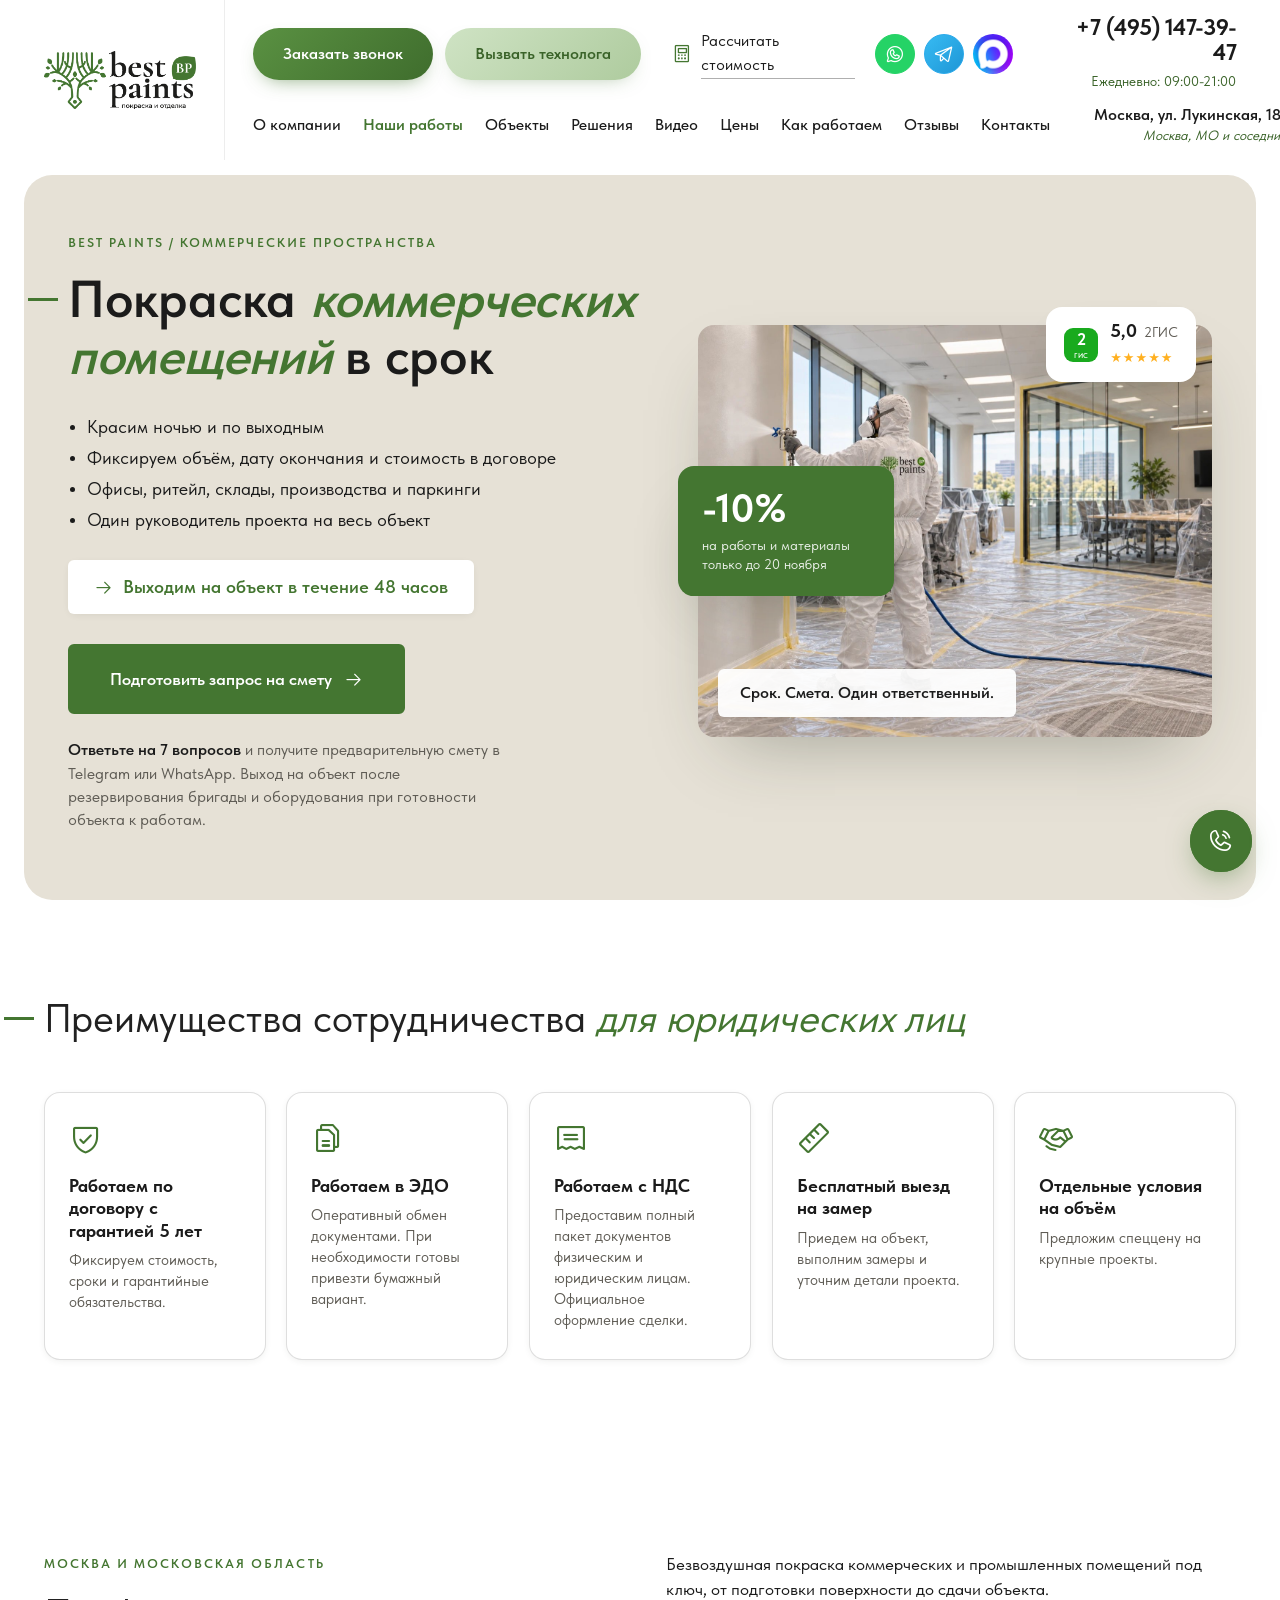
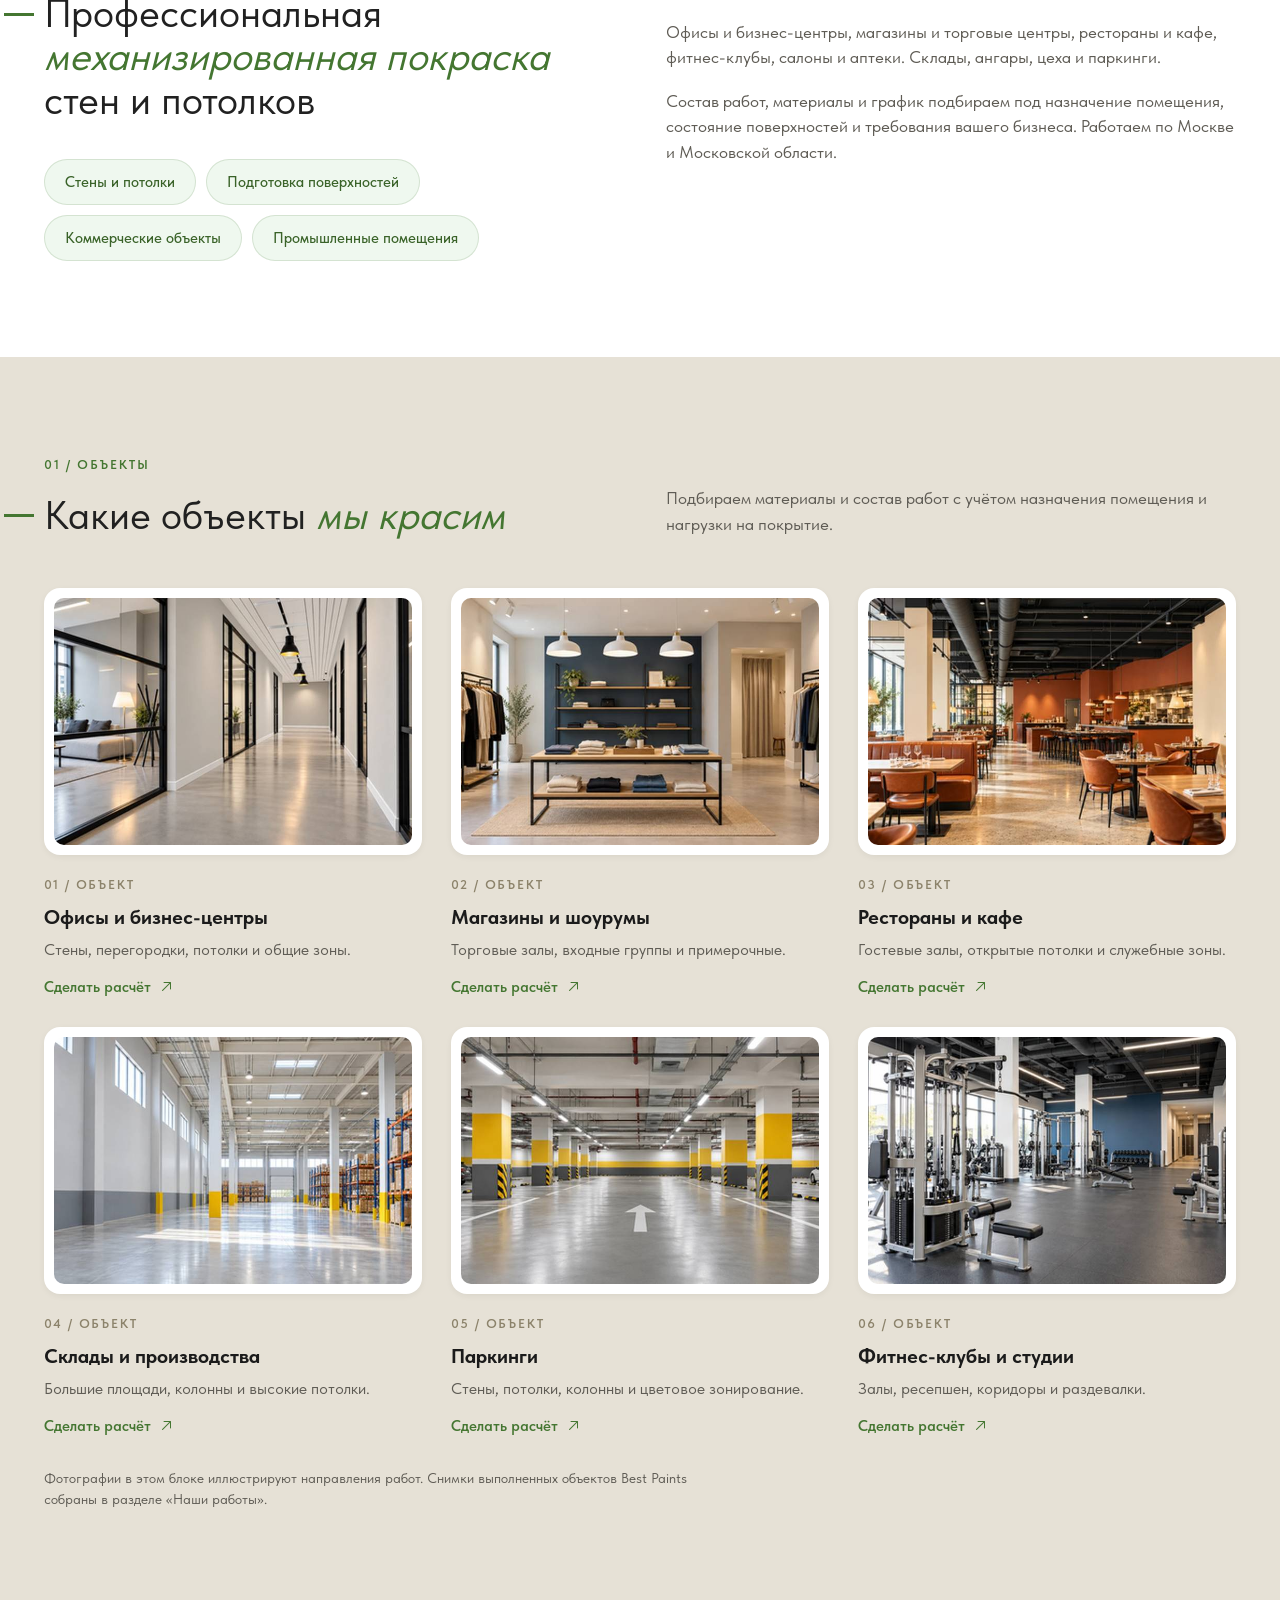
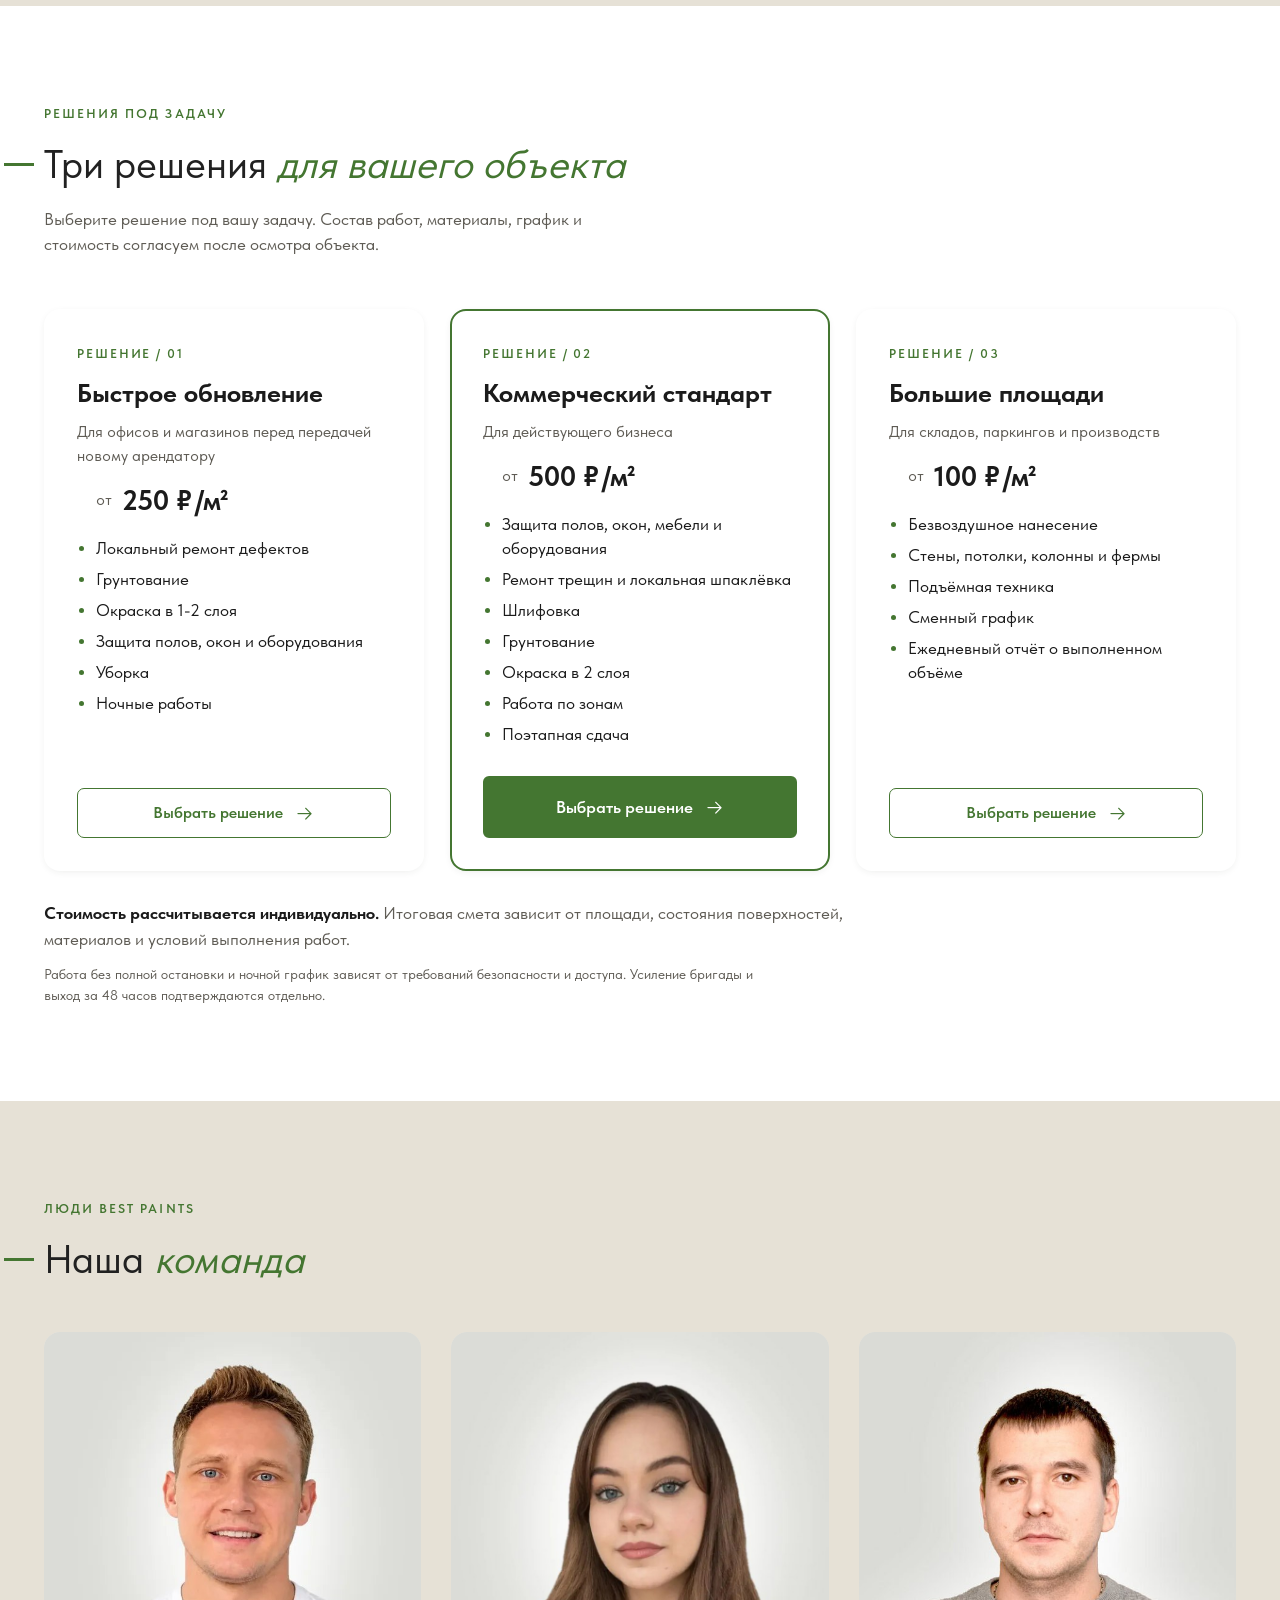
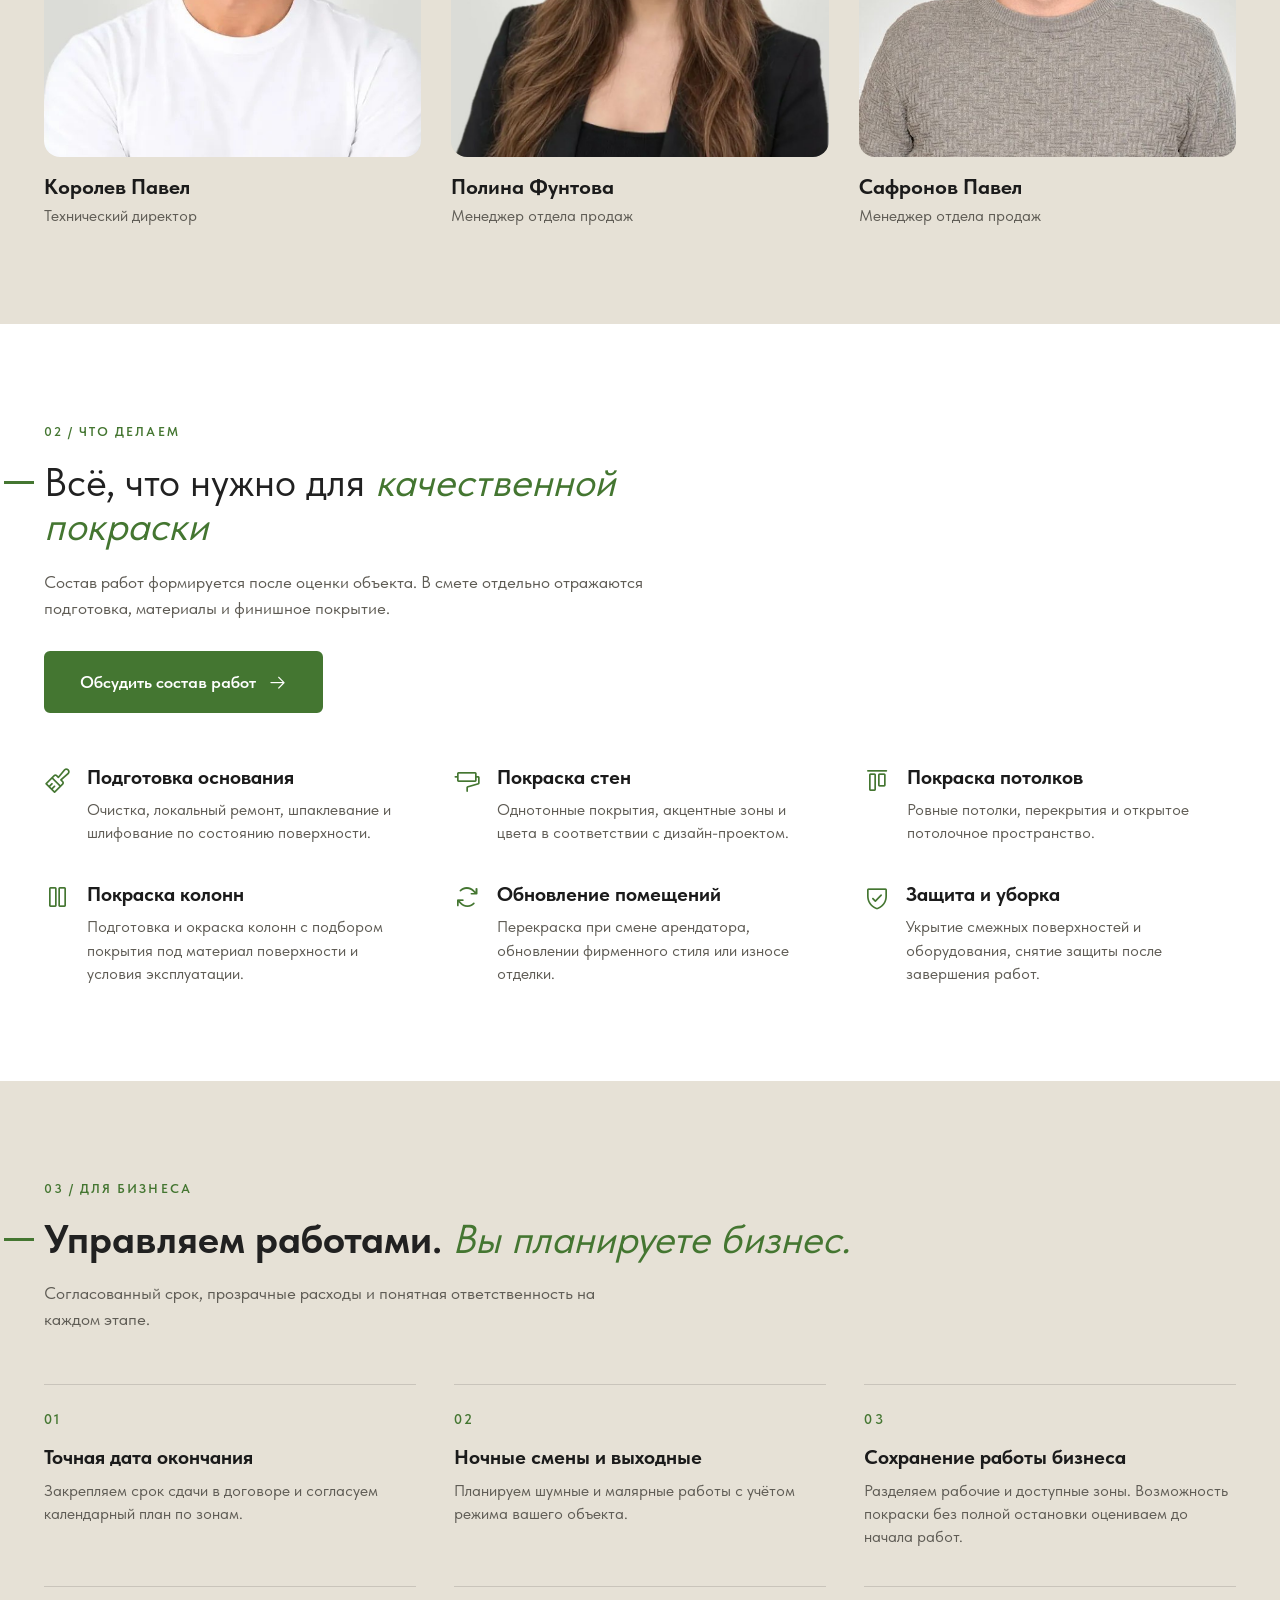
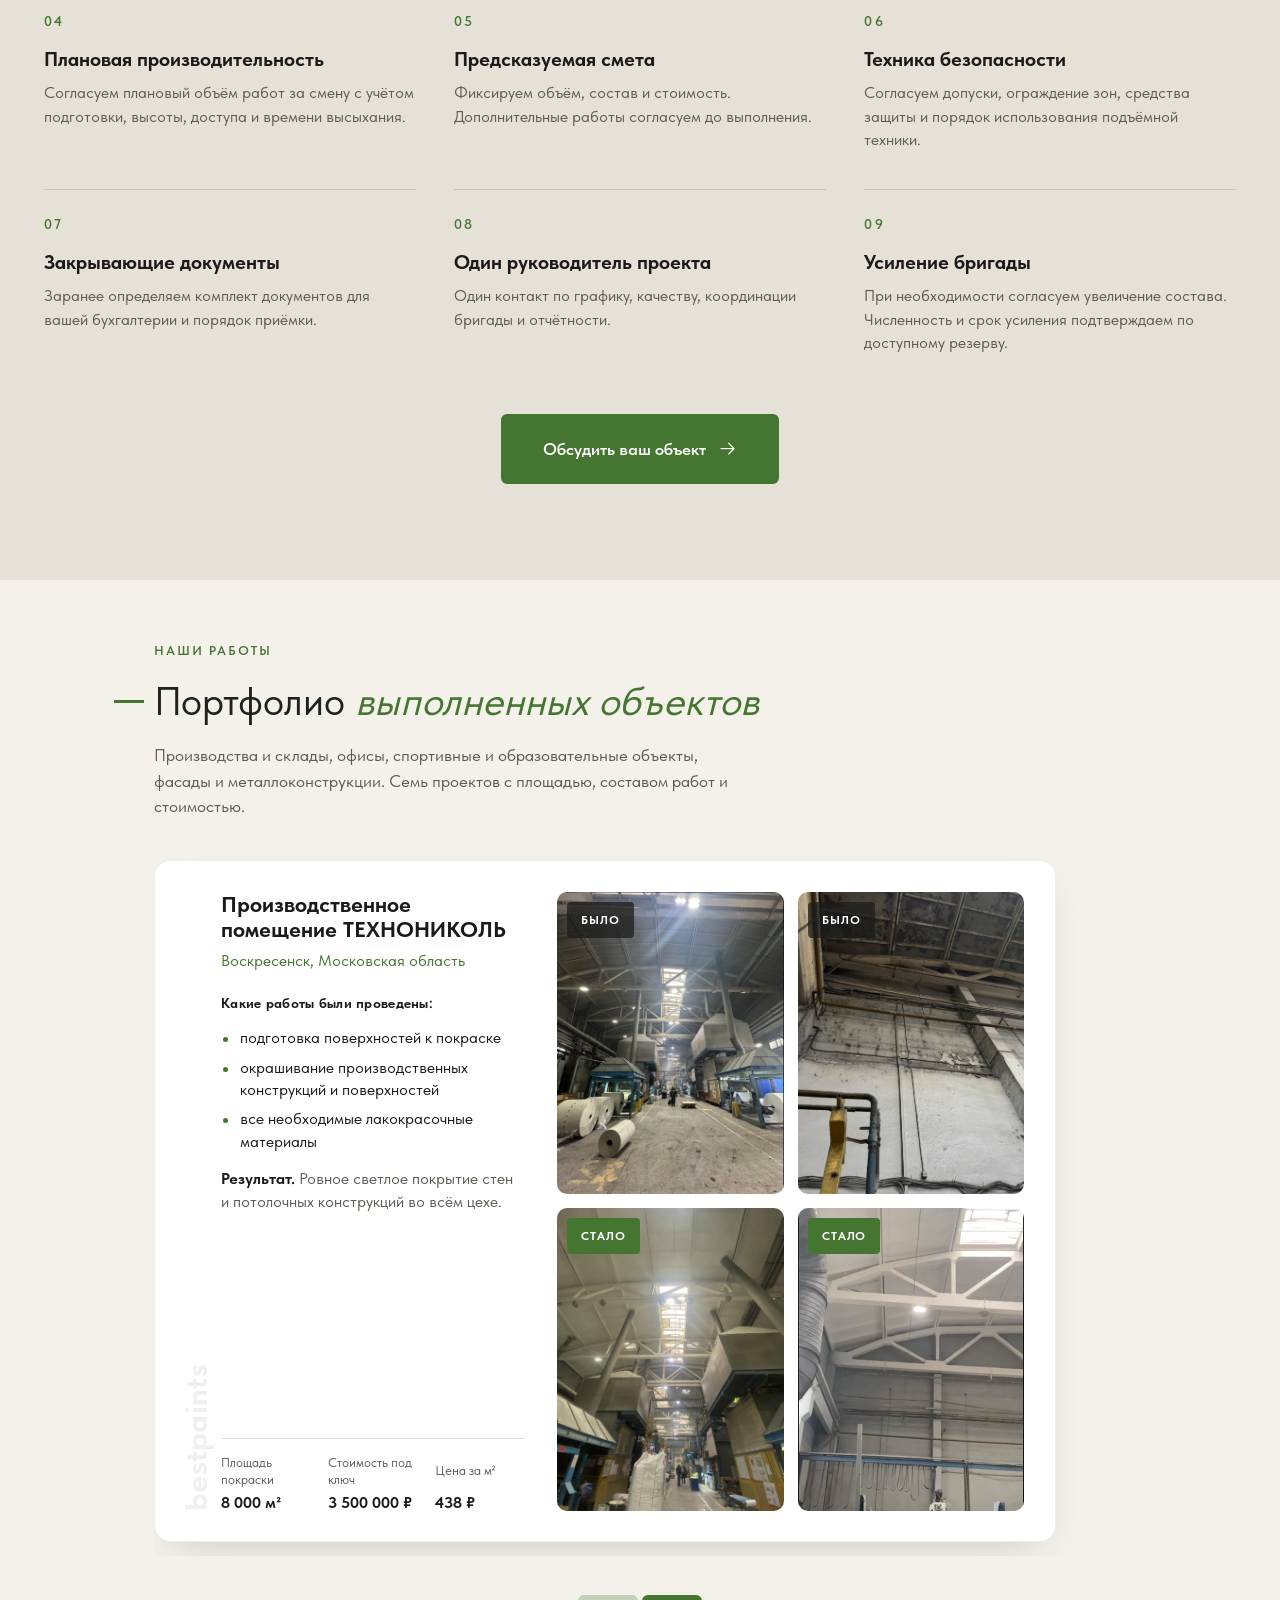
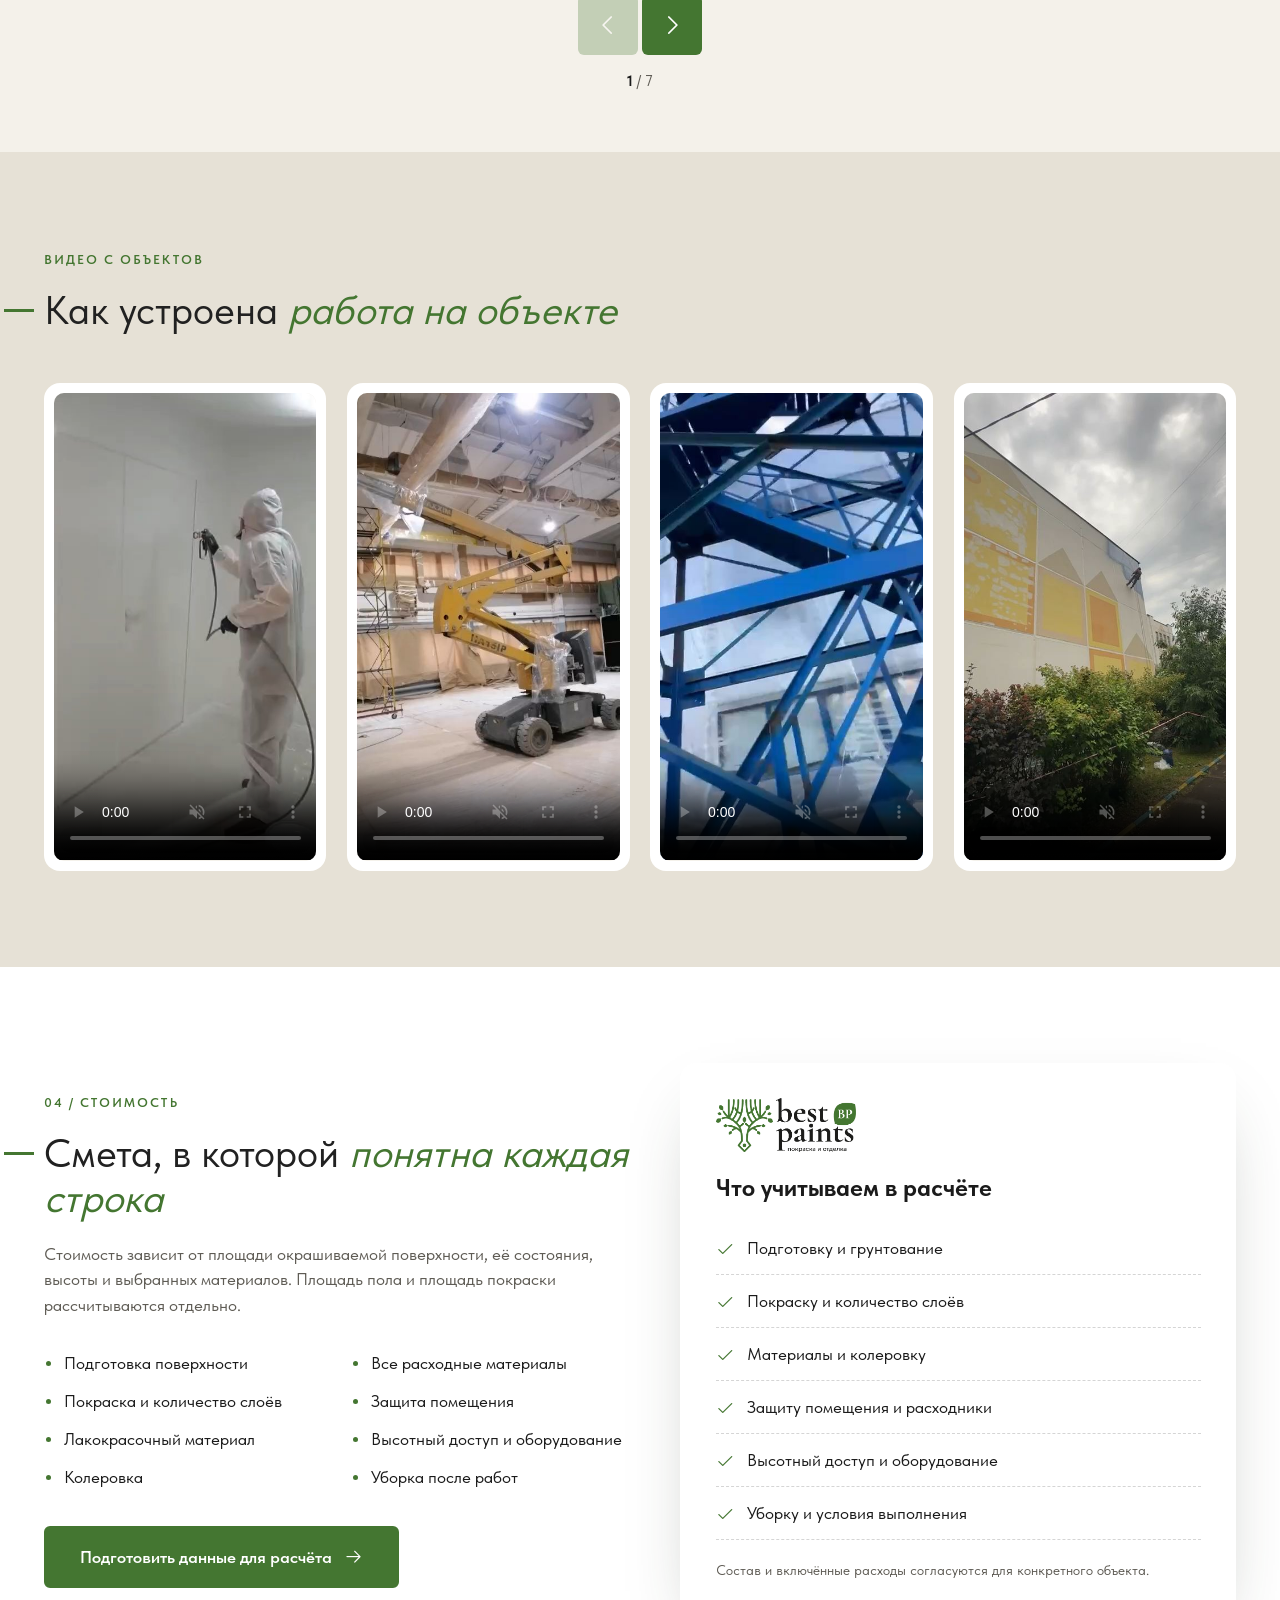
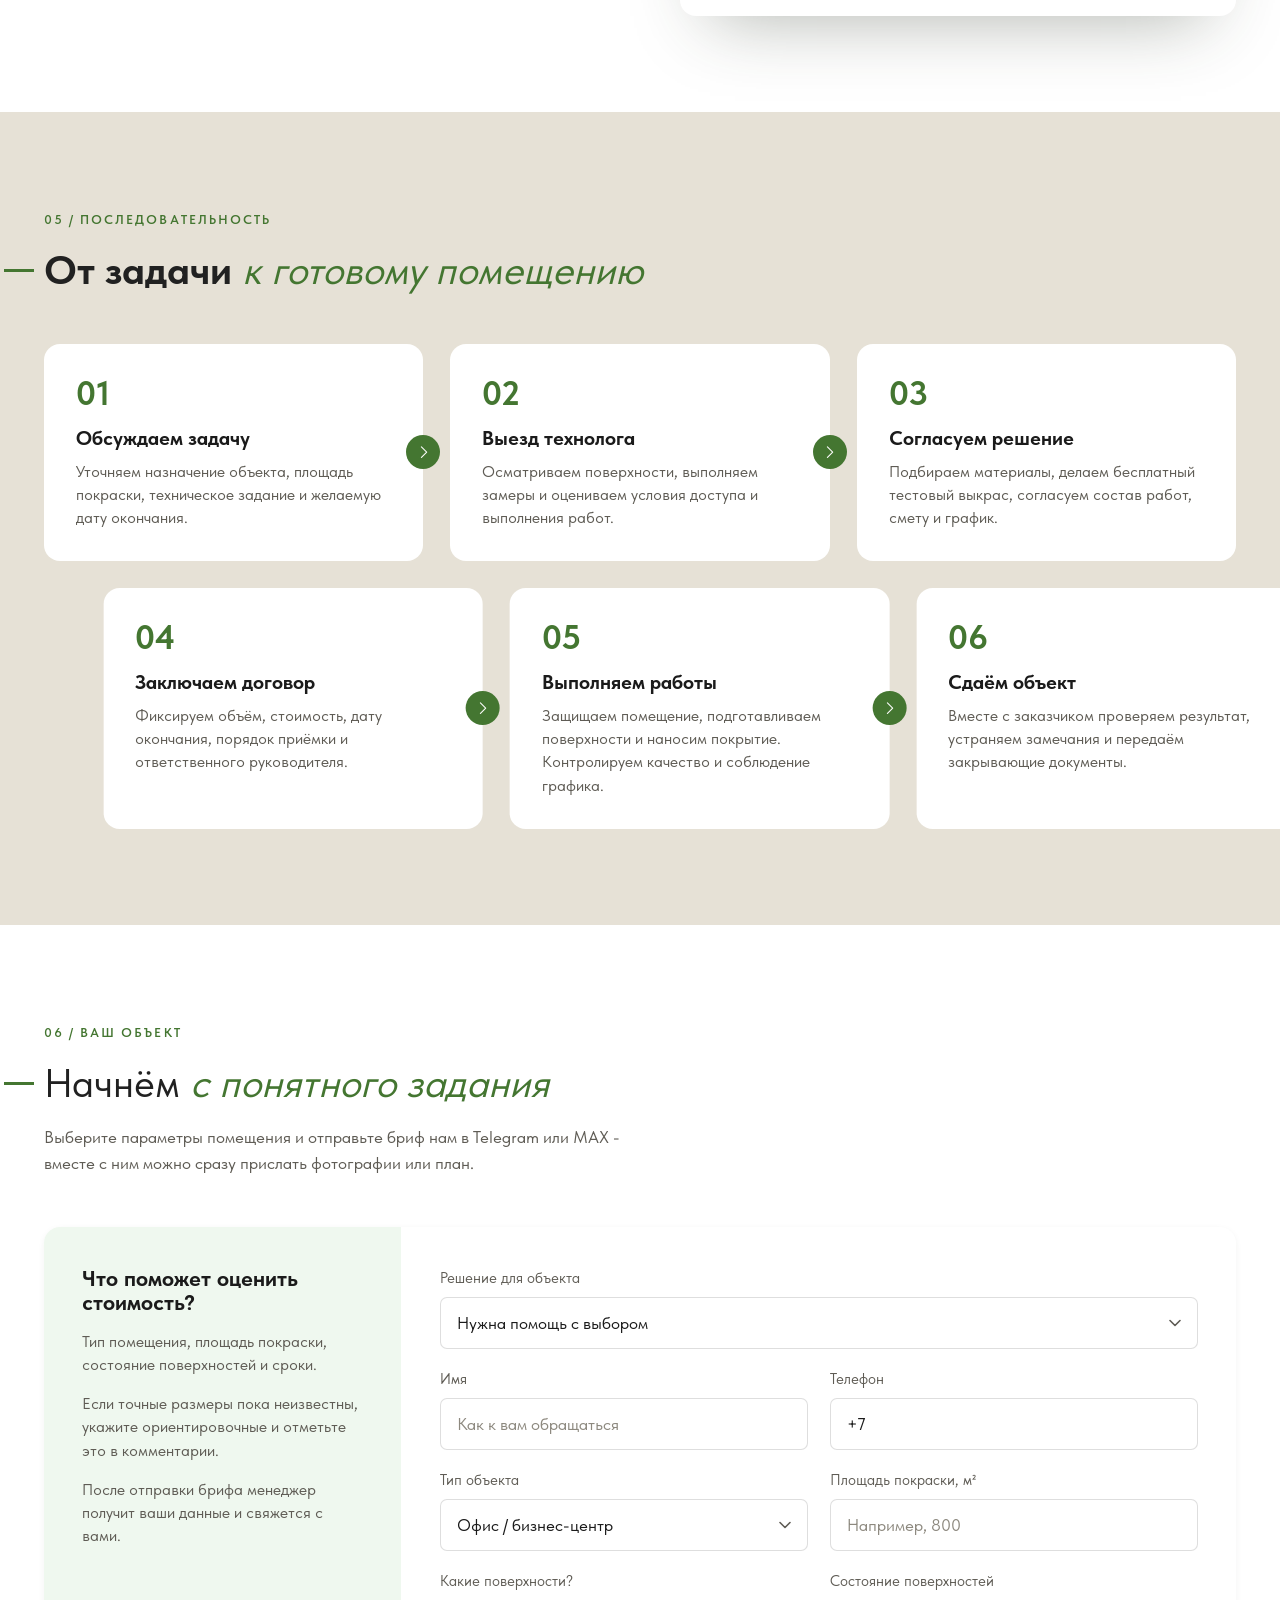
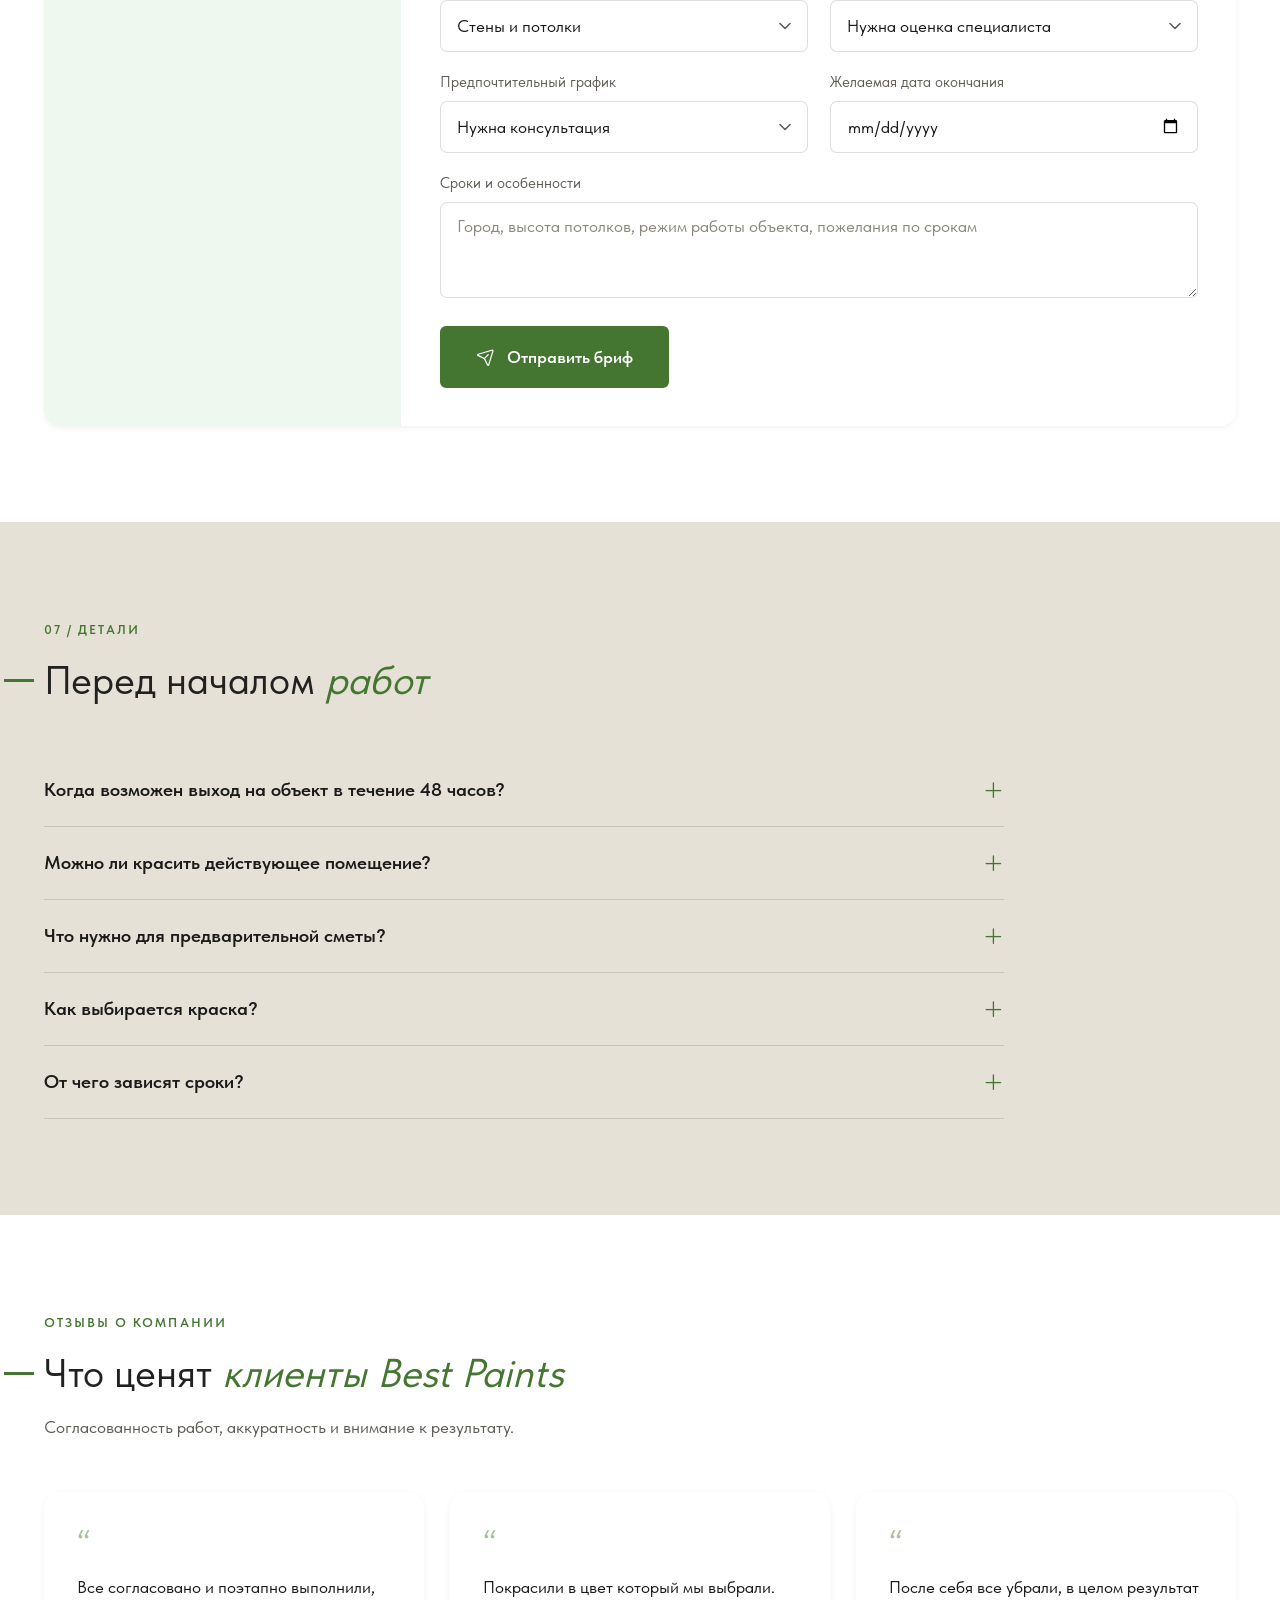
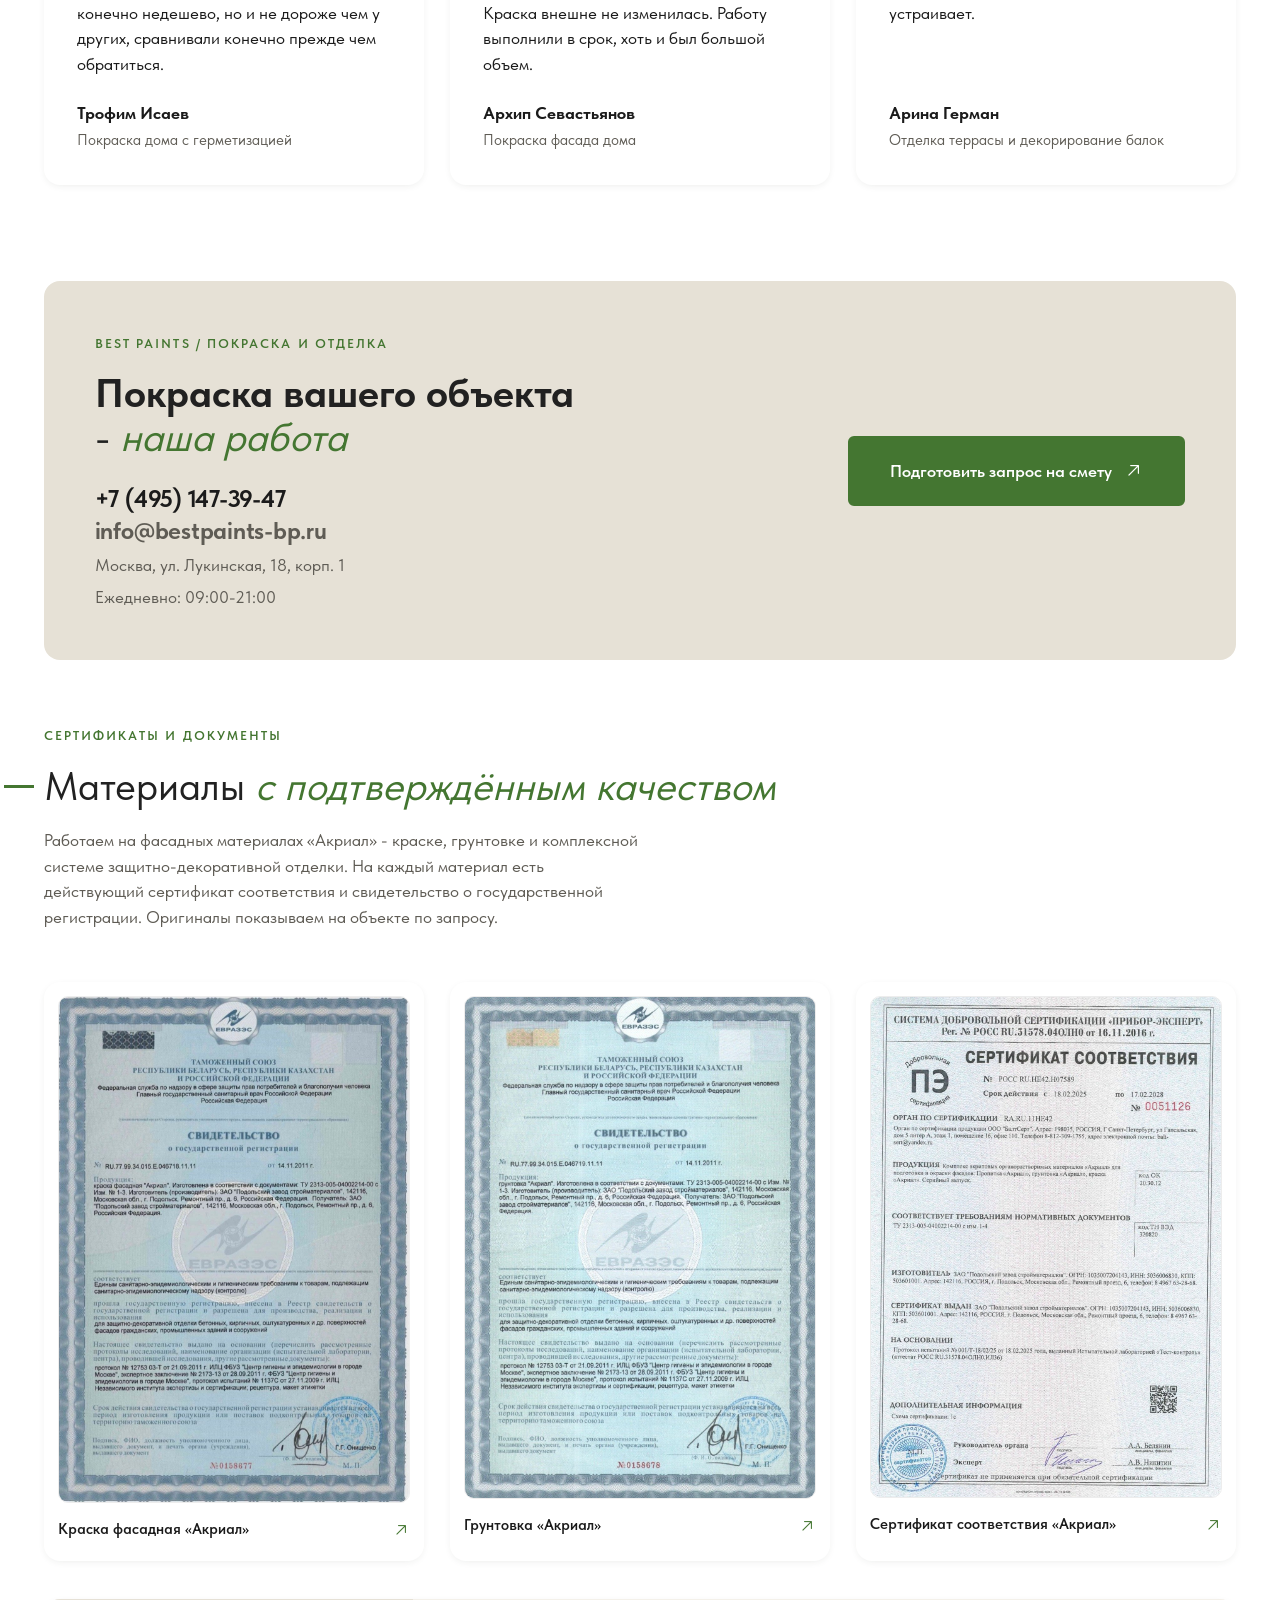
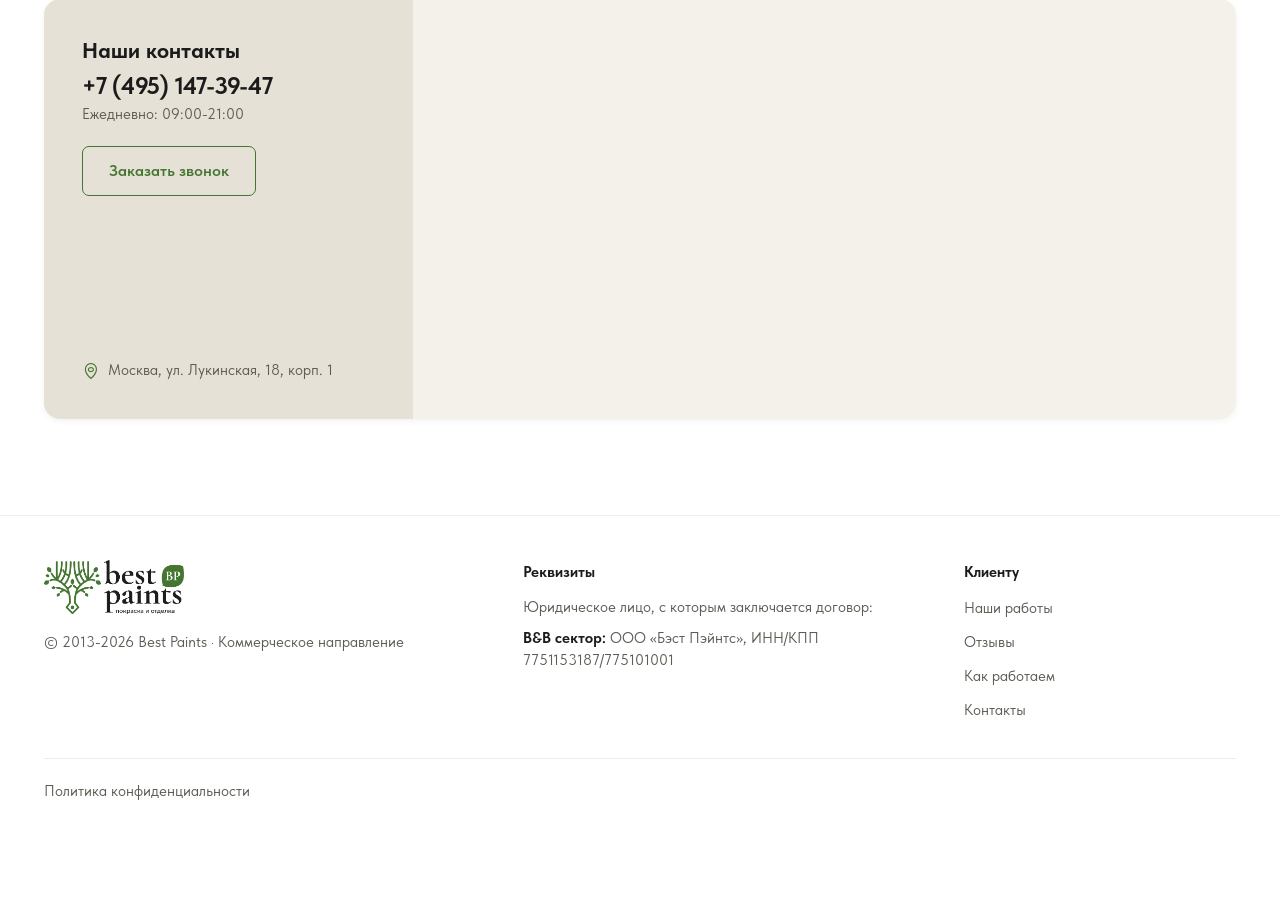
==== commit deab3aa0: "Продлён срок акции -10% до 20 ноября Co-Authored-By: Claude Sonnet 5 <noreply@anthropic.com>" ====
--- a/index.html
+++ b/index.html
@@ -316,7 +316,7 @@
            width="1402" height="1122" fetchpriority="high" decoding="async">
       <div class="hero__promo">
         <b>-10%</b>
-        <p>на работы и материалы<br>только до 15 ноября</p>
+        <p>на работы и материалы<br>только до 20 ноября</p>
       </div>
       <p class="hero__tag">Срок. Смета. Один ответственный.</p>
     </div>
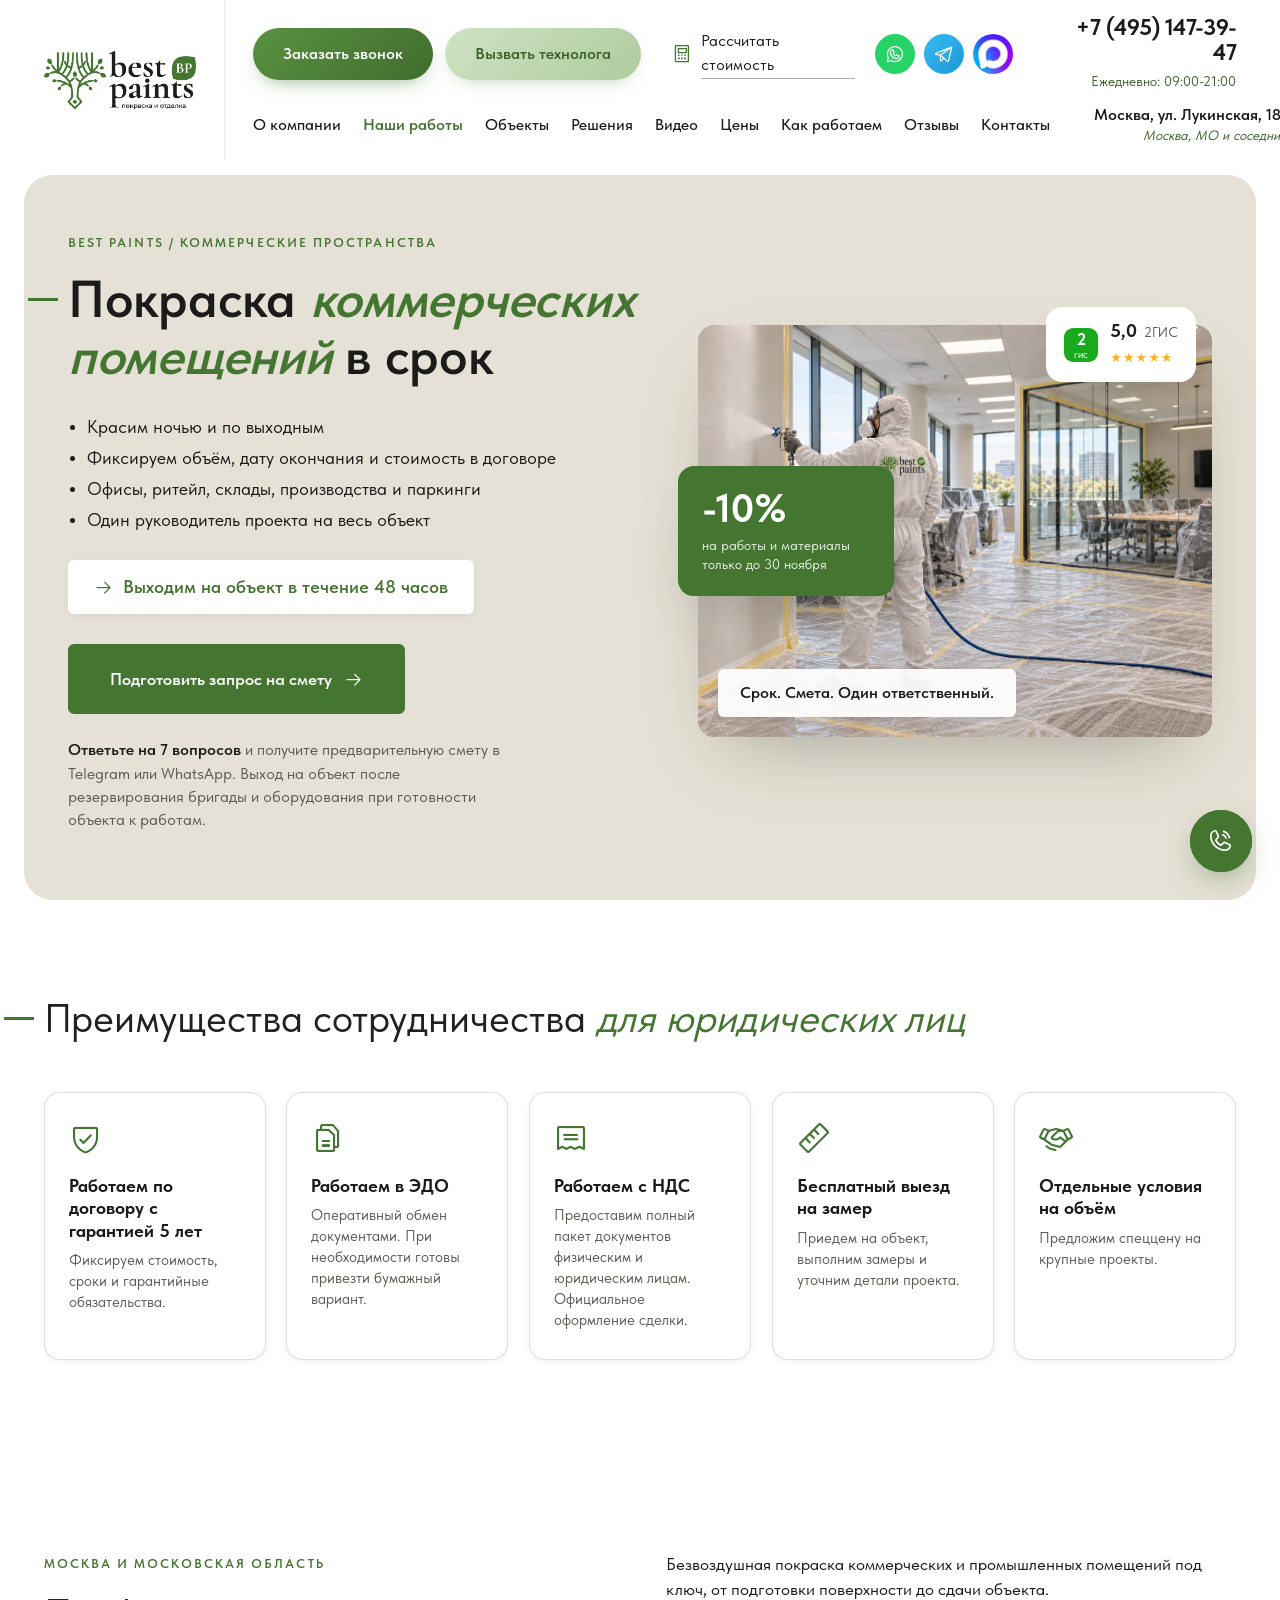
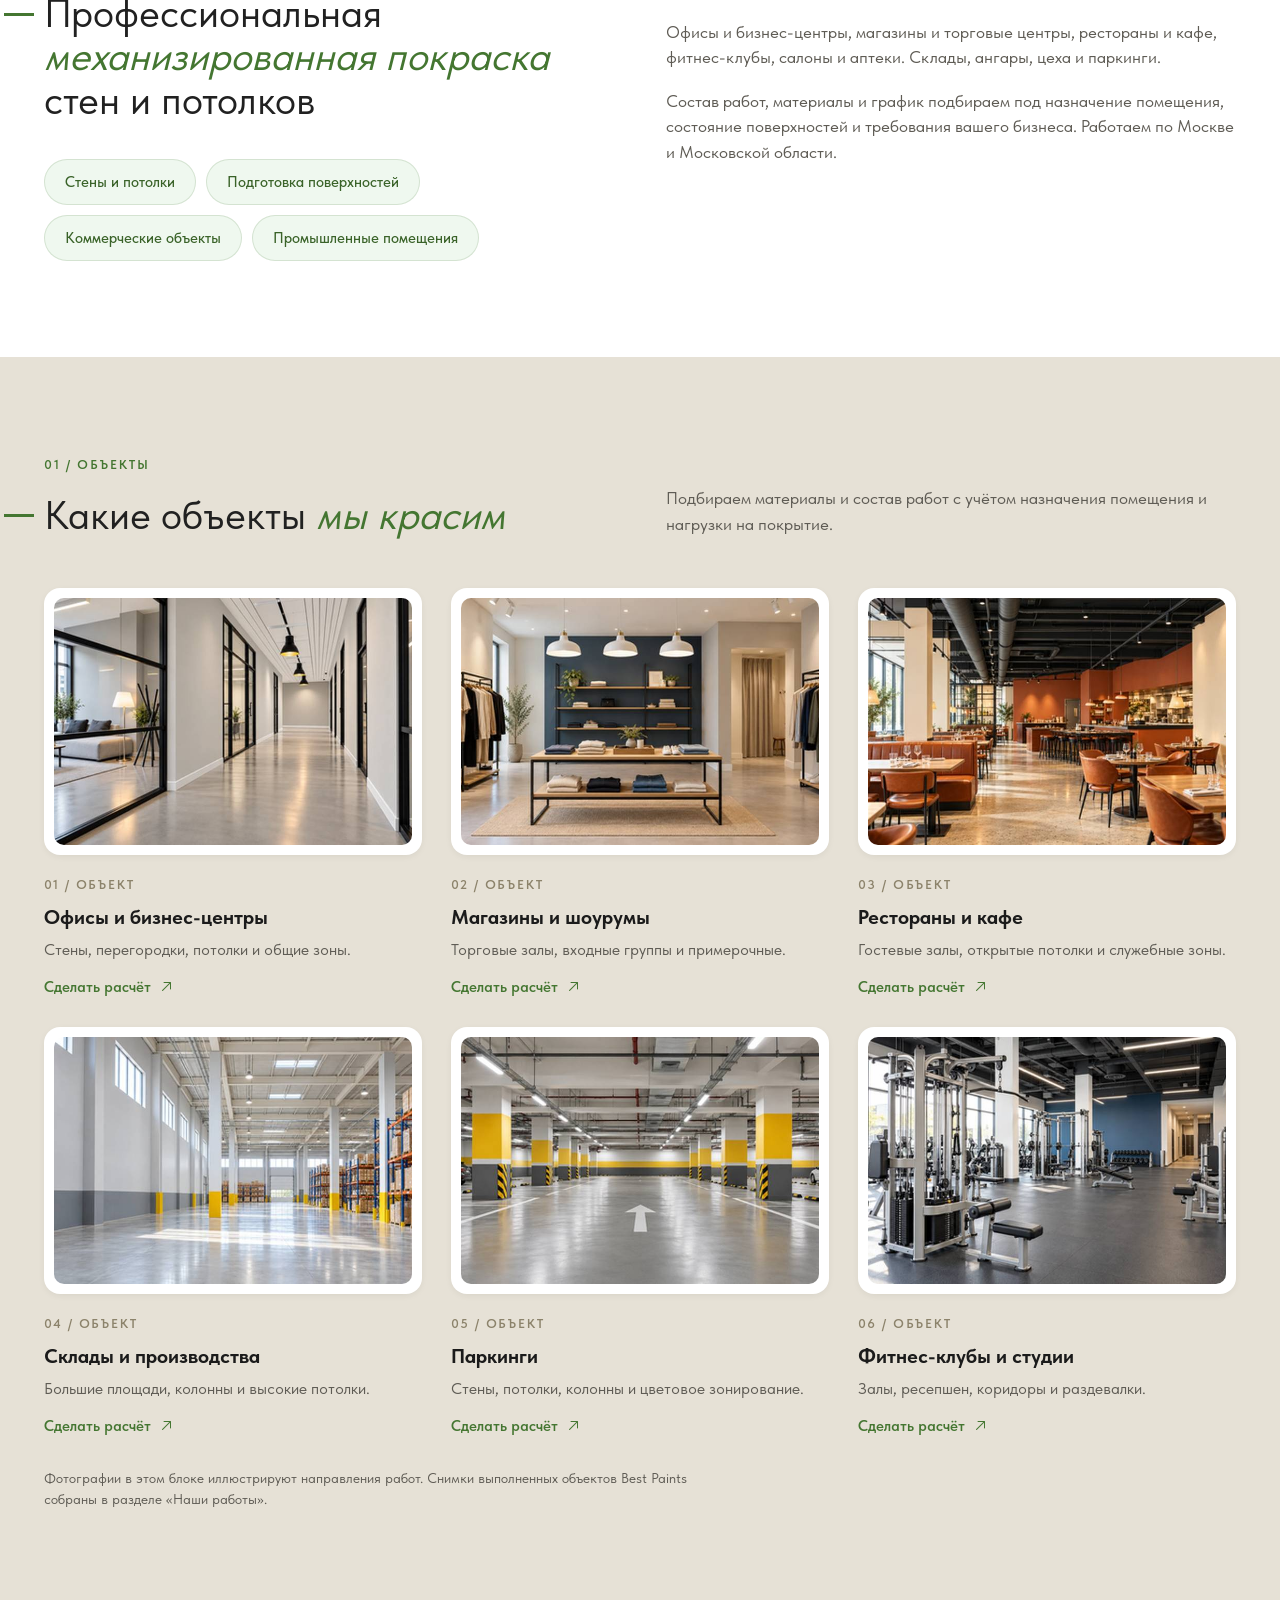
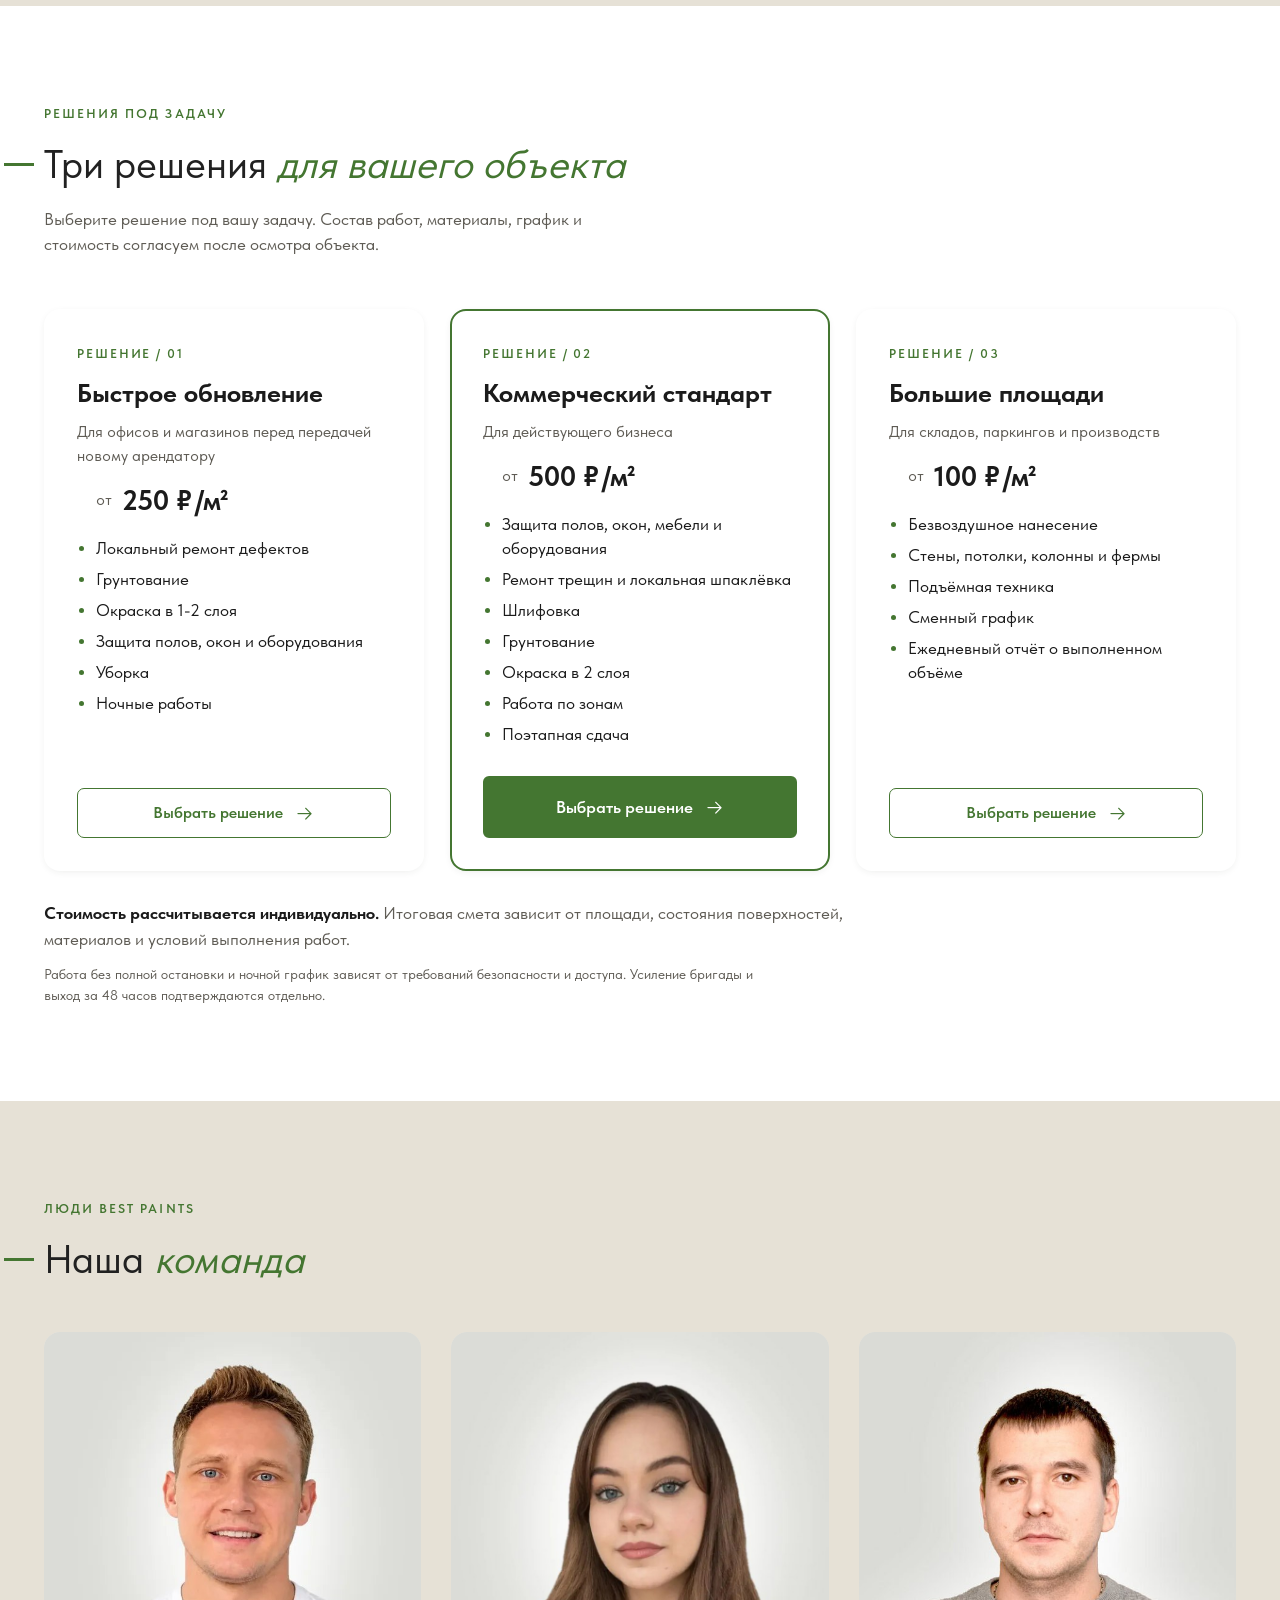
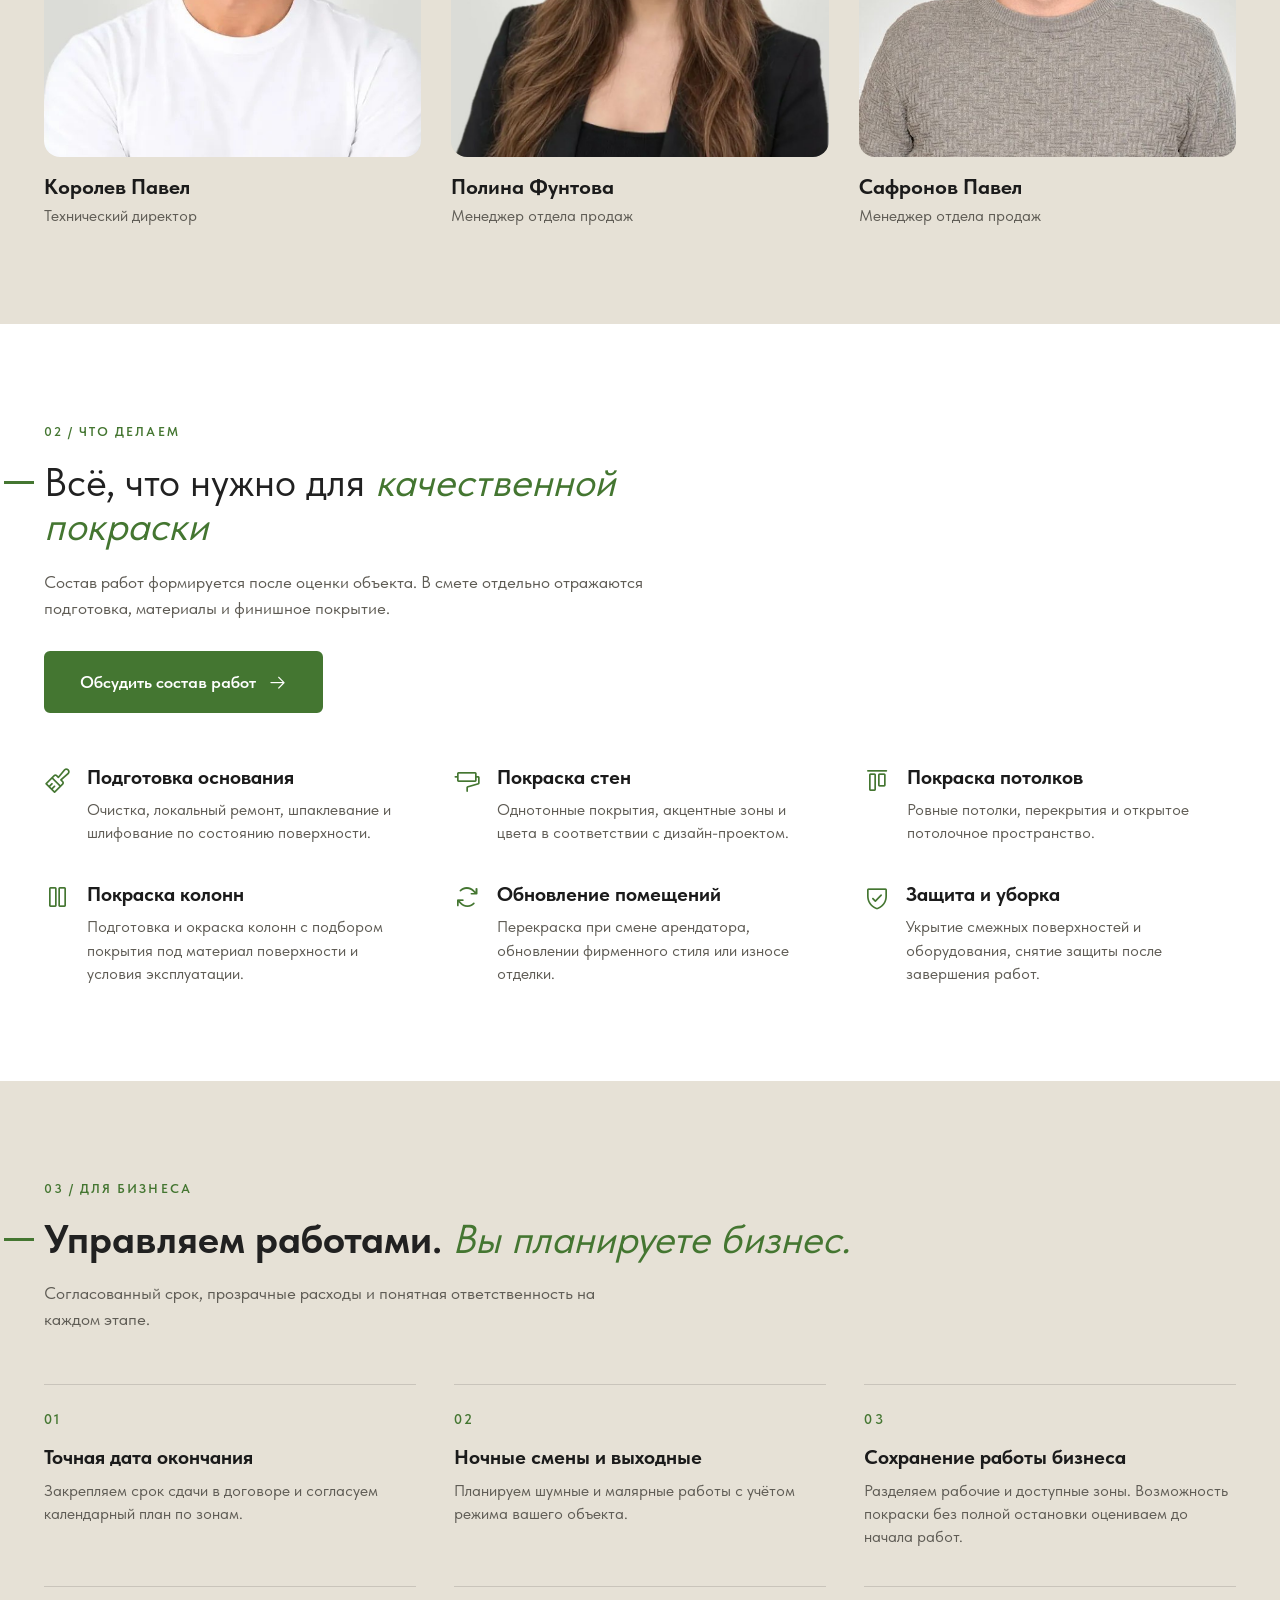
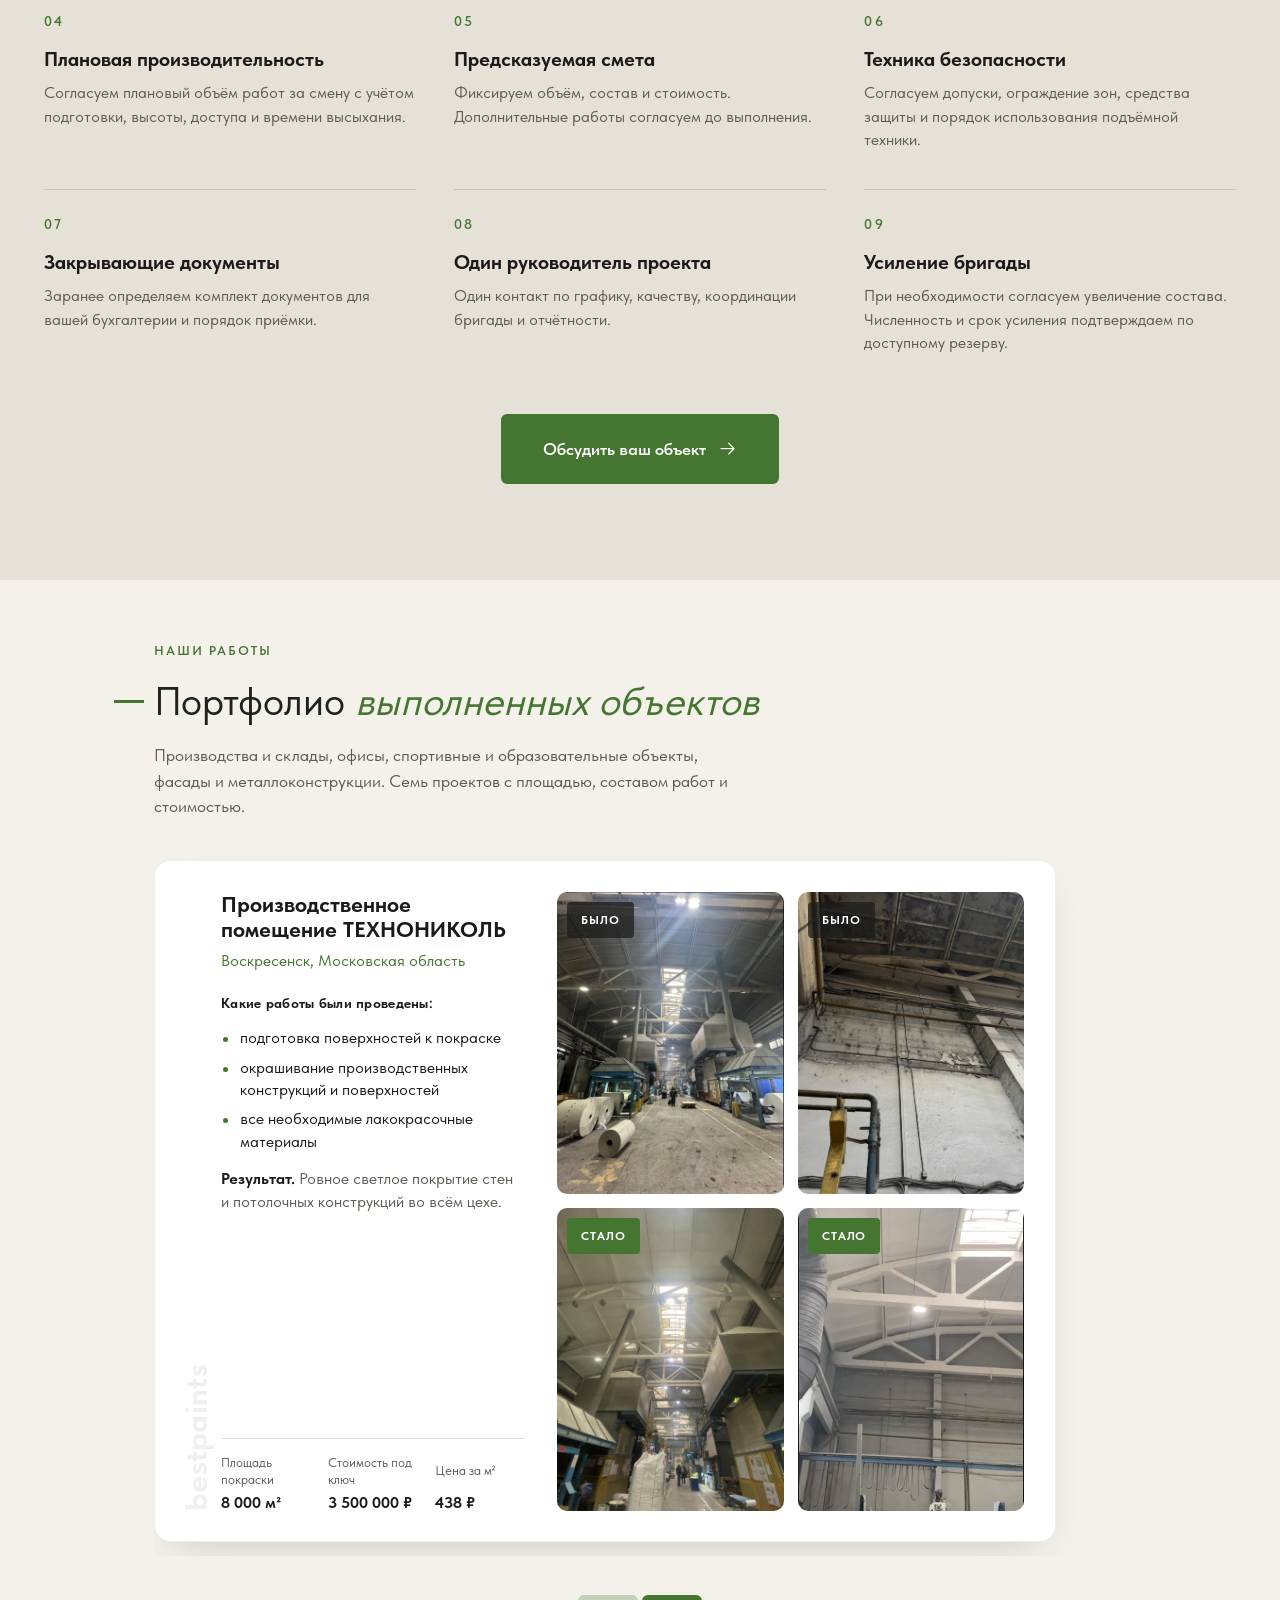
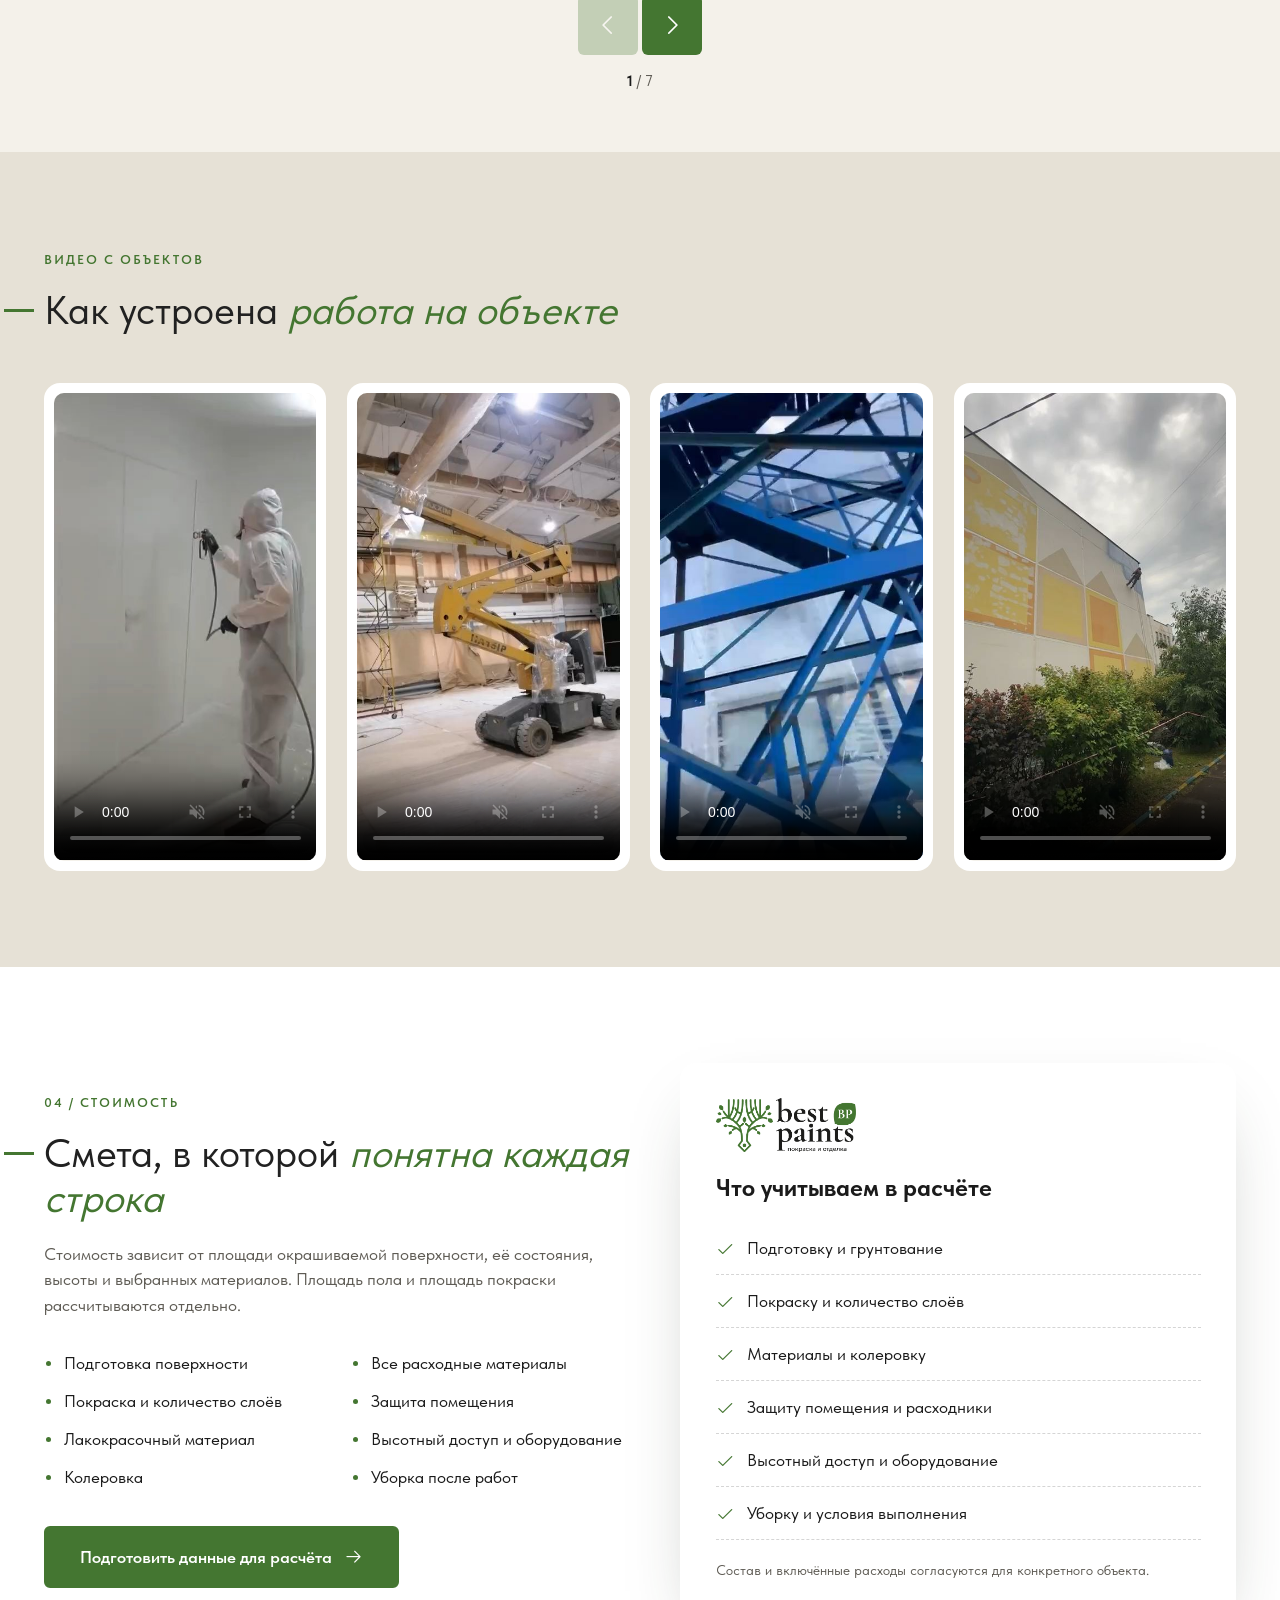
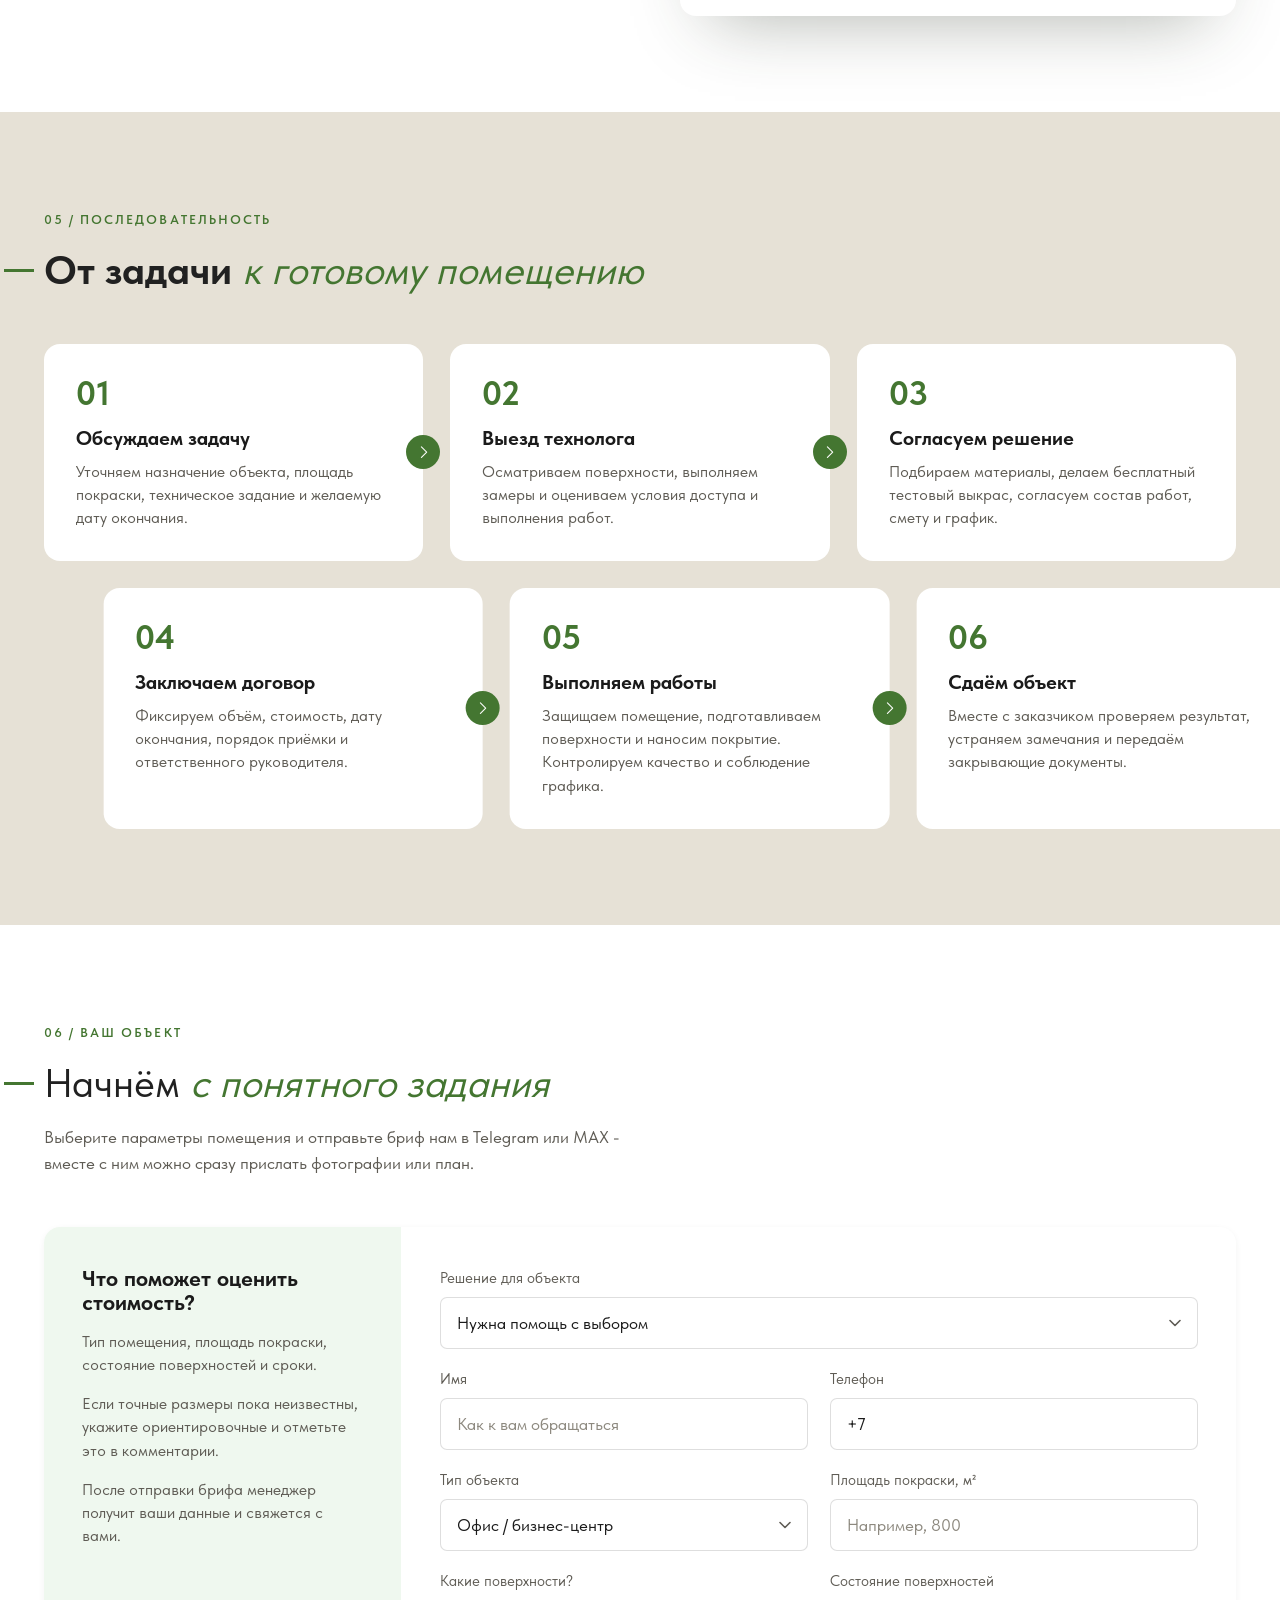
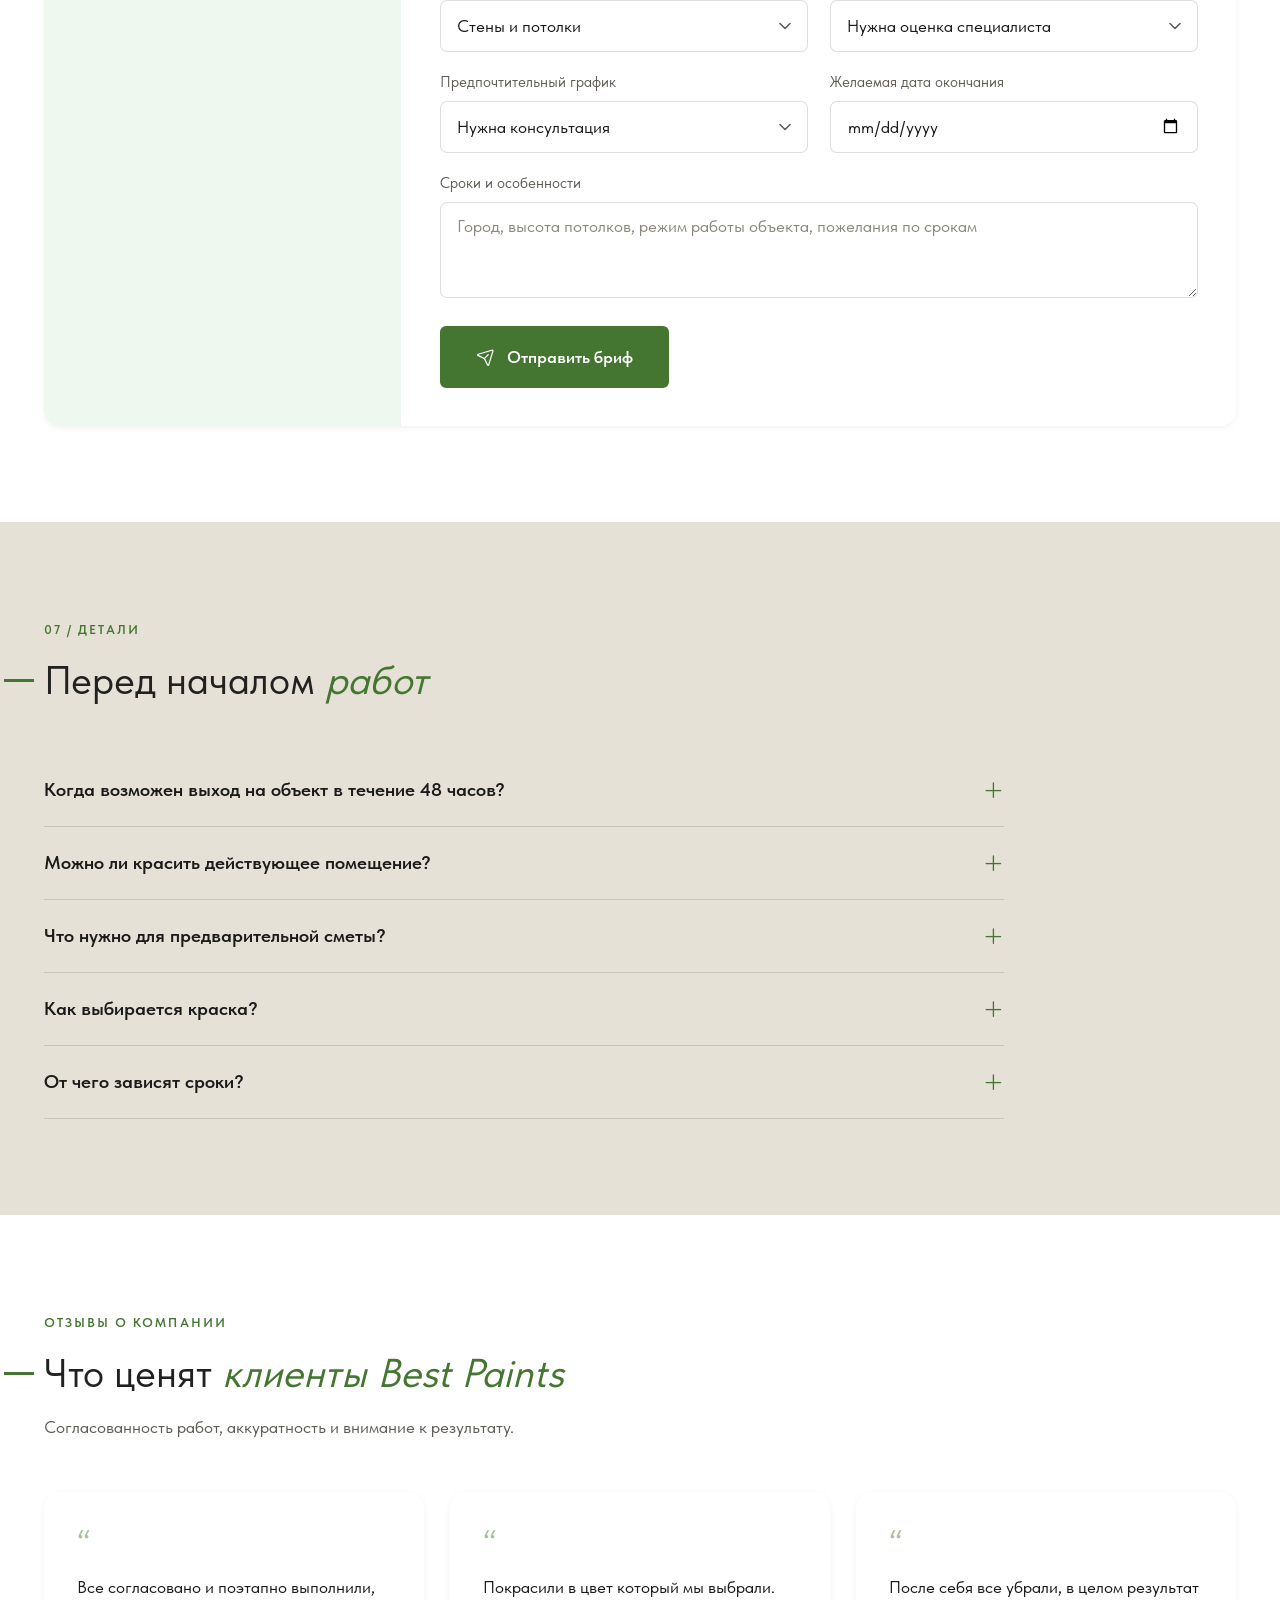
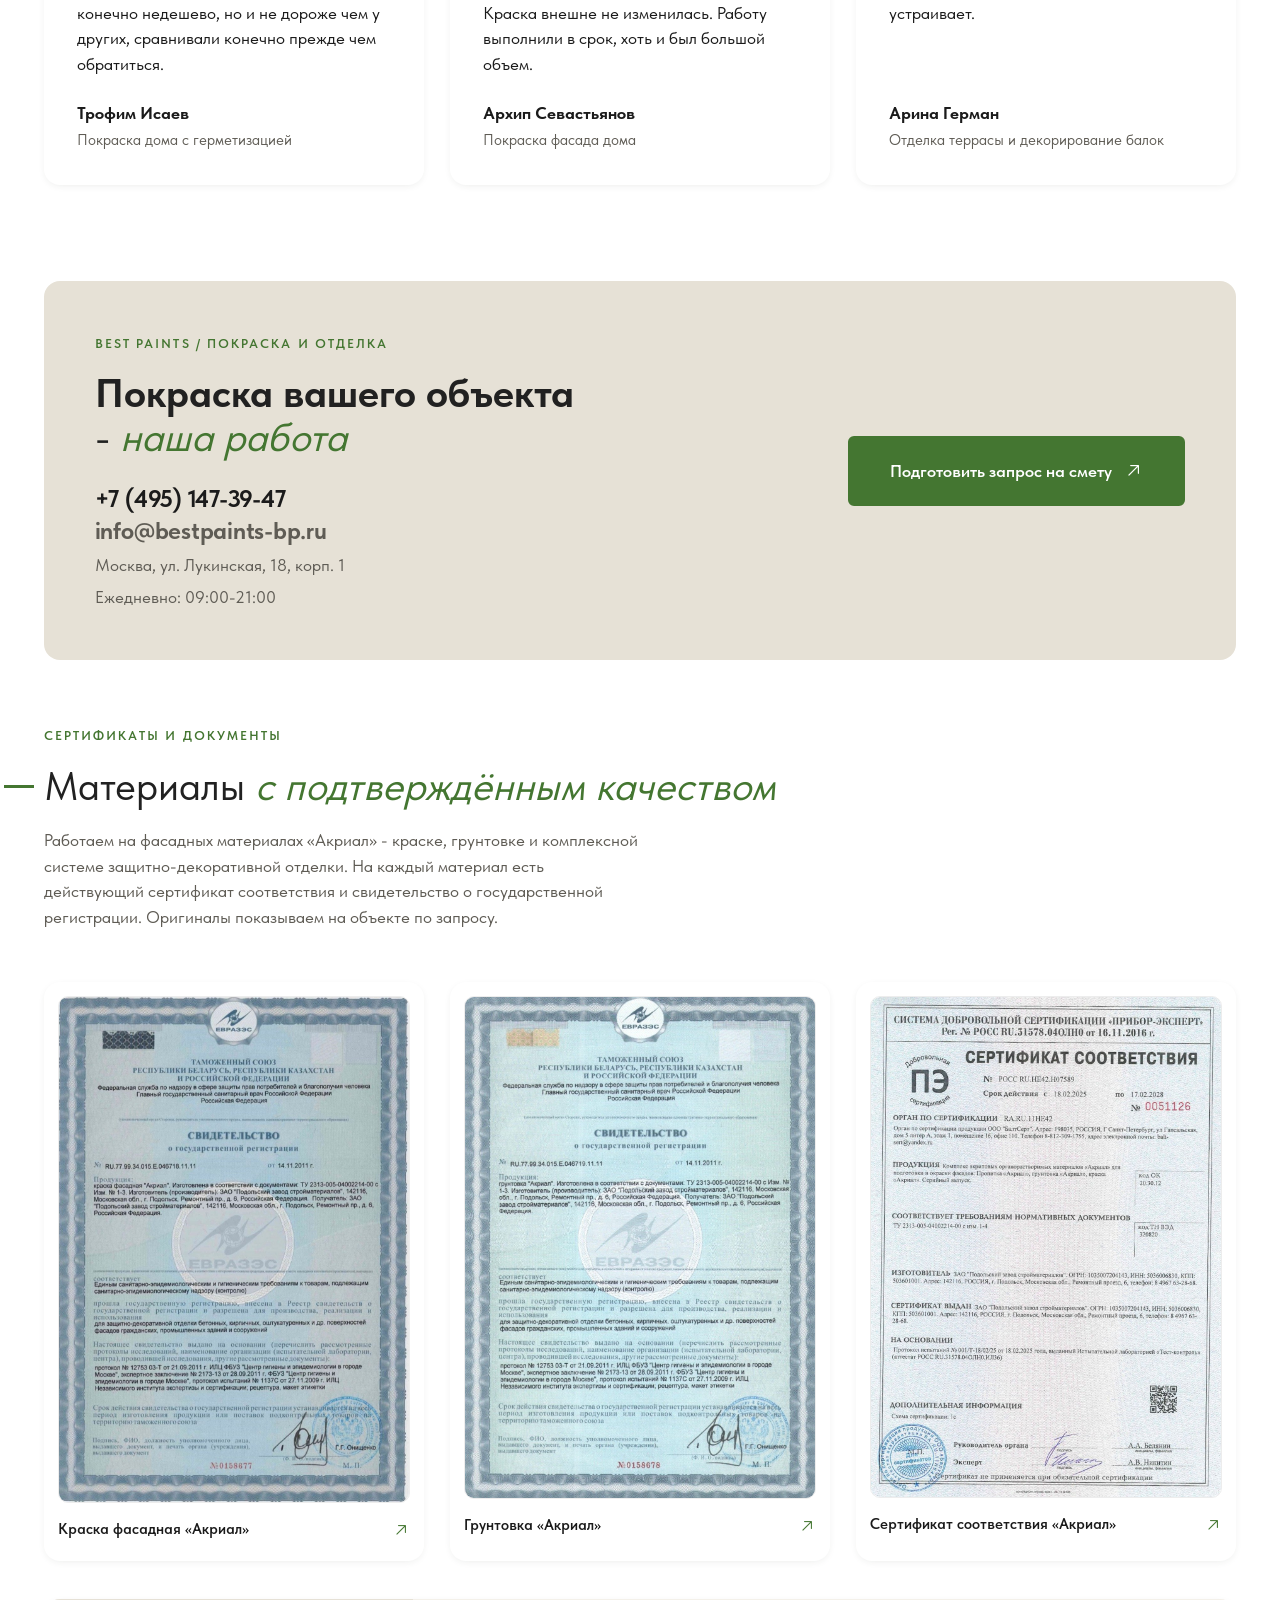
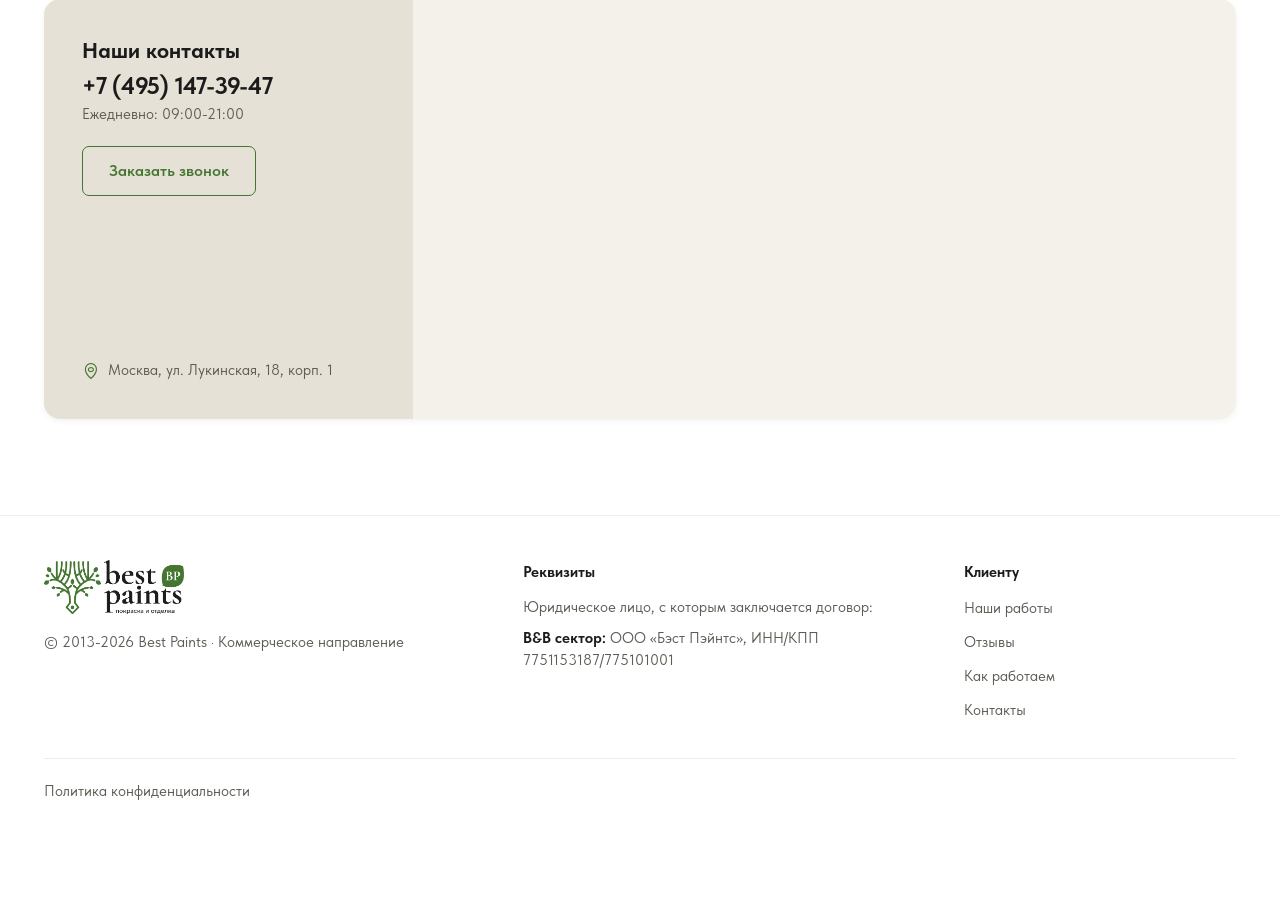
==== commit bb14626f: "Продлён срок акции -10% до 30 ноября Co-Authored-By: Claude Sonnet 5.5 <noreply@anthropic.com>" ====
--- a/index.html
+++ b/index.html
@@ -316,7 +316,7 @@
            width="1402" height="1122" fetchpriority="high" decoding="async">
       <div class="hero__promo">
         <b>-10%</b>
-        <p>на работы и материалы<br>только до 20 ноября</p>
+        <p>на работы и материалы<br>только до 30 ноября</p>
       </div>
       <p class="hero__tag">Срок. Смета. Один ответственный.</p>
     </div>
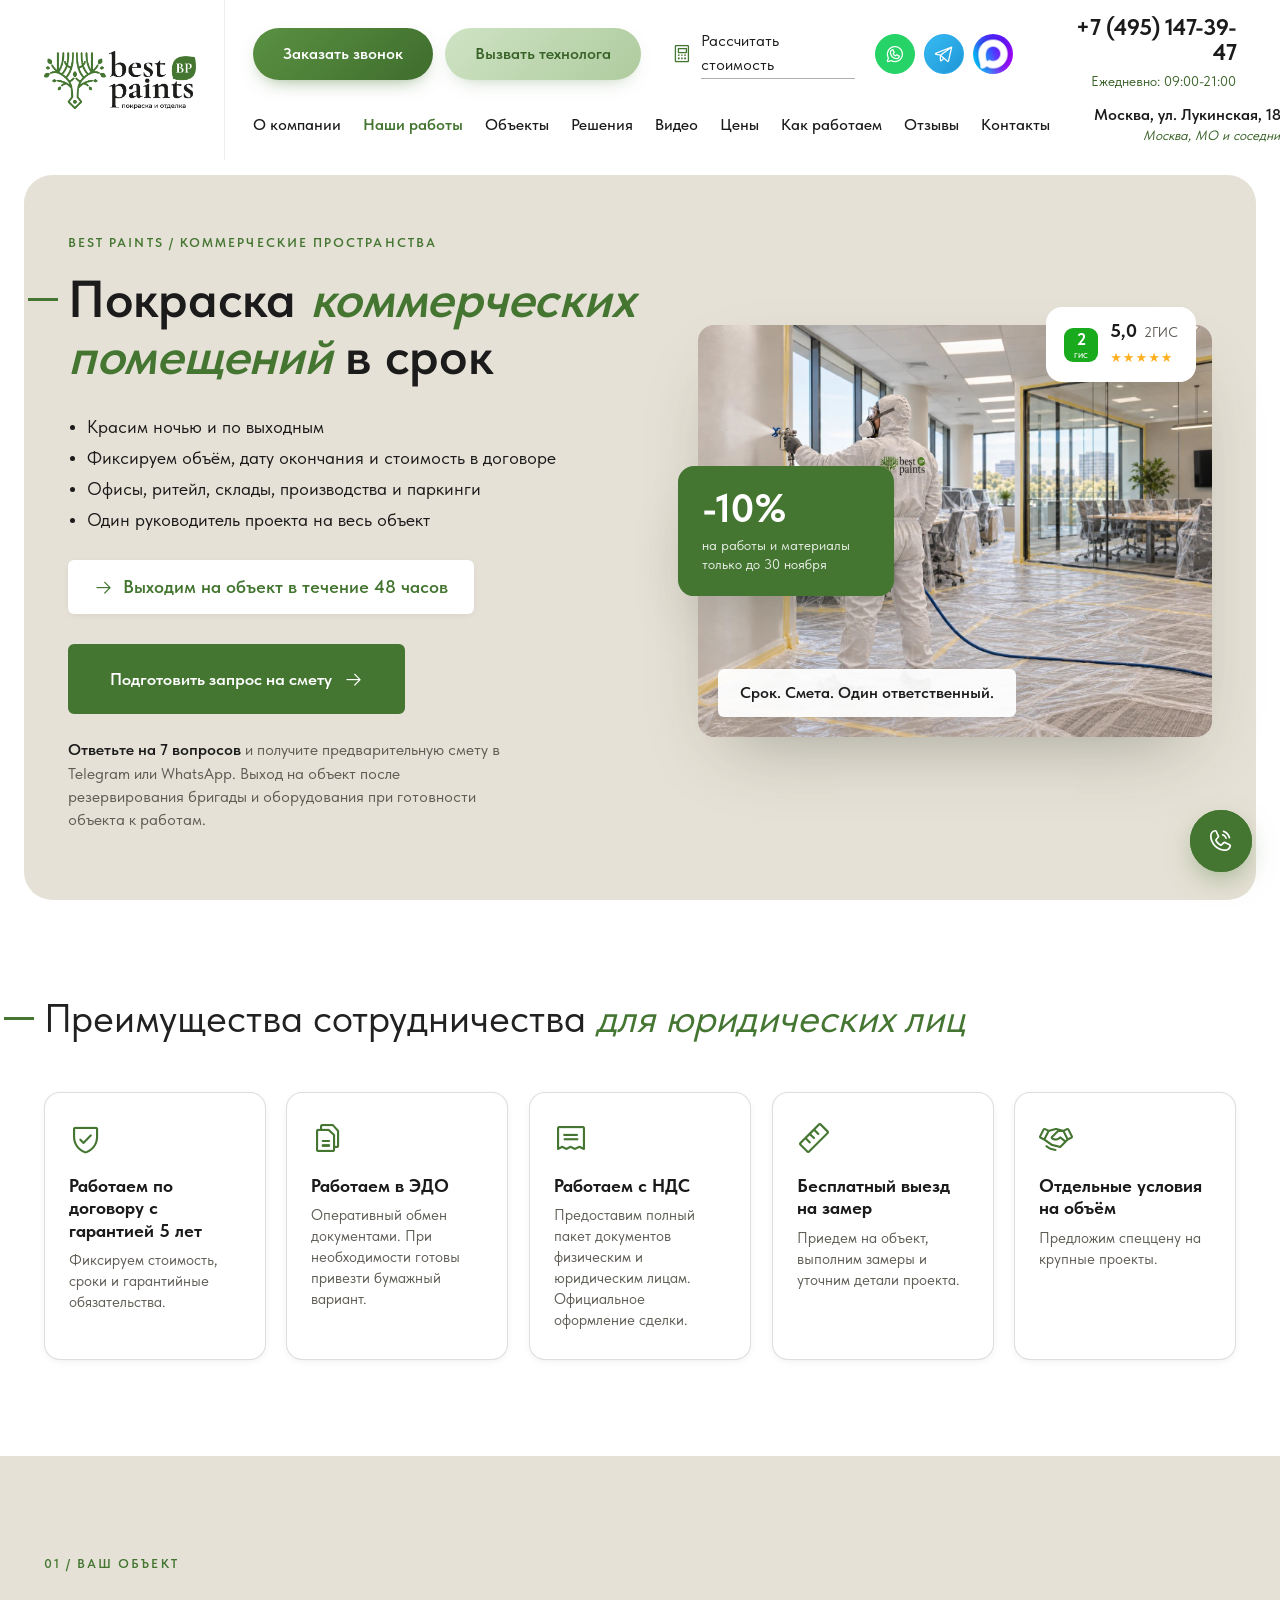
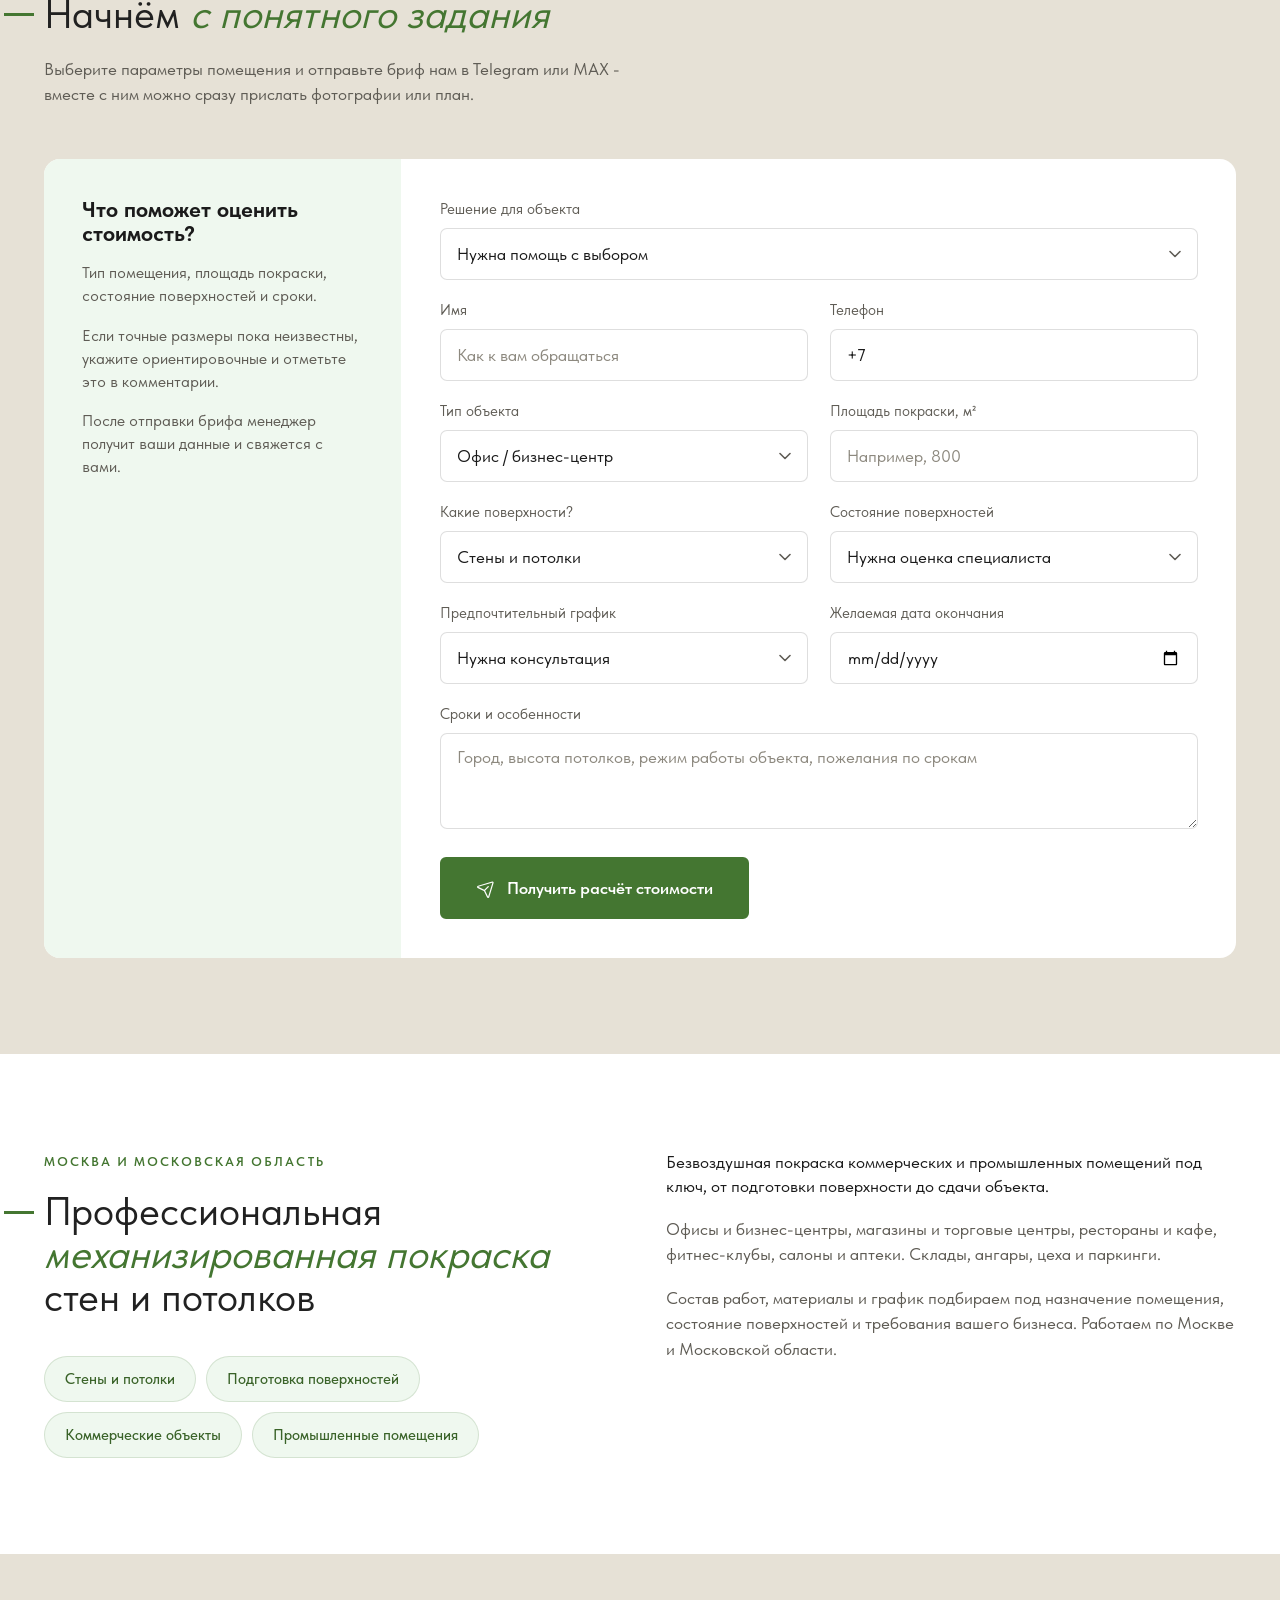
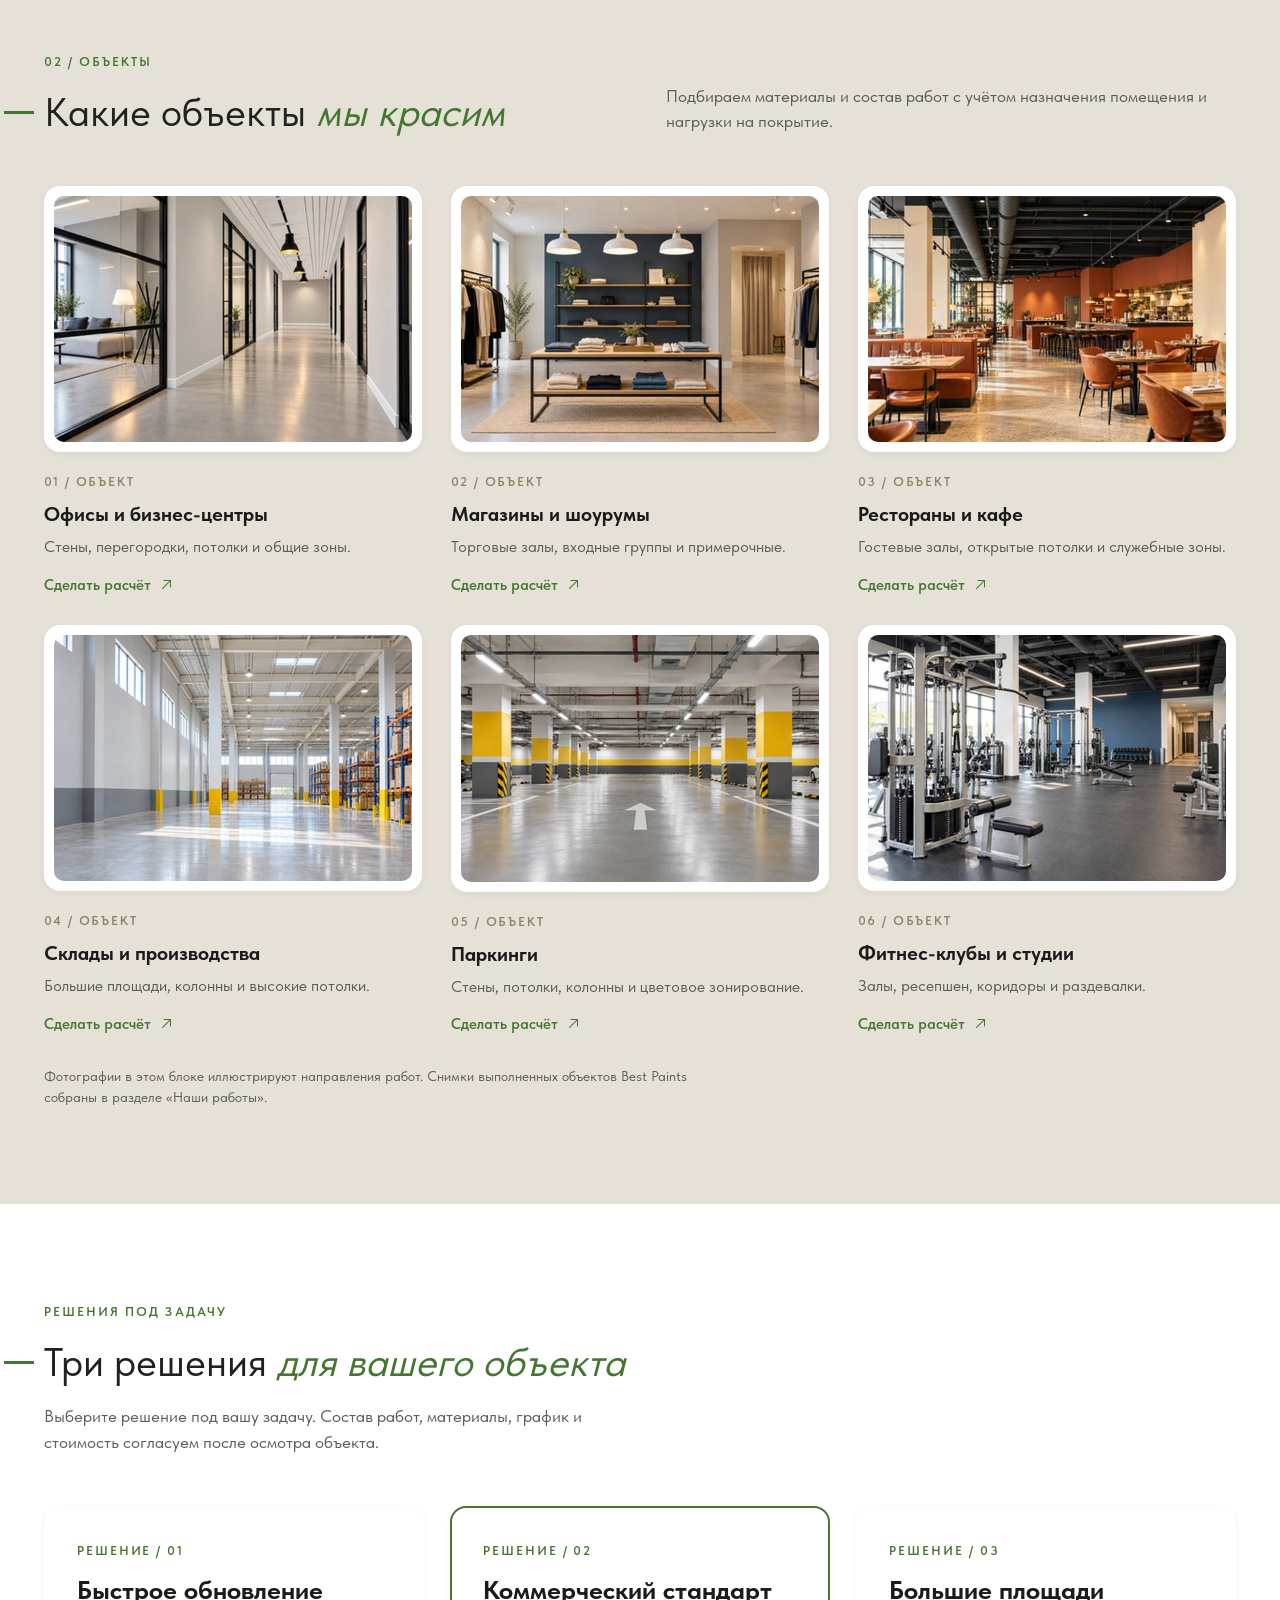
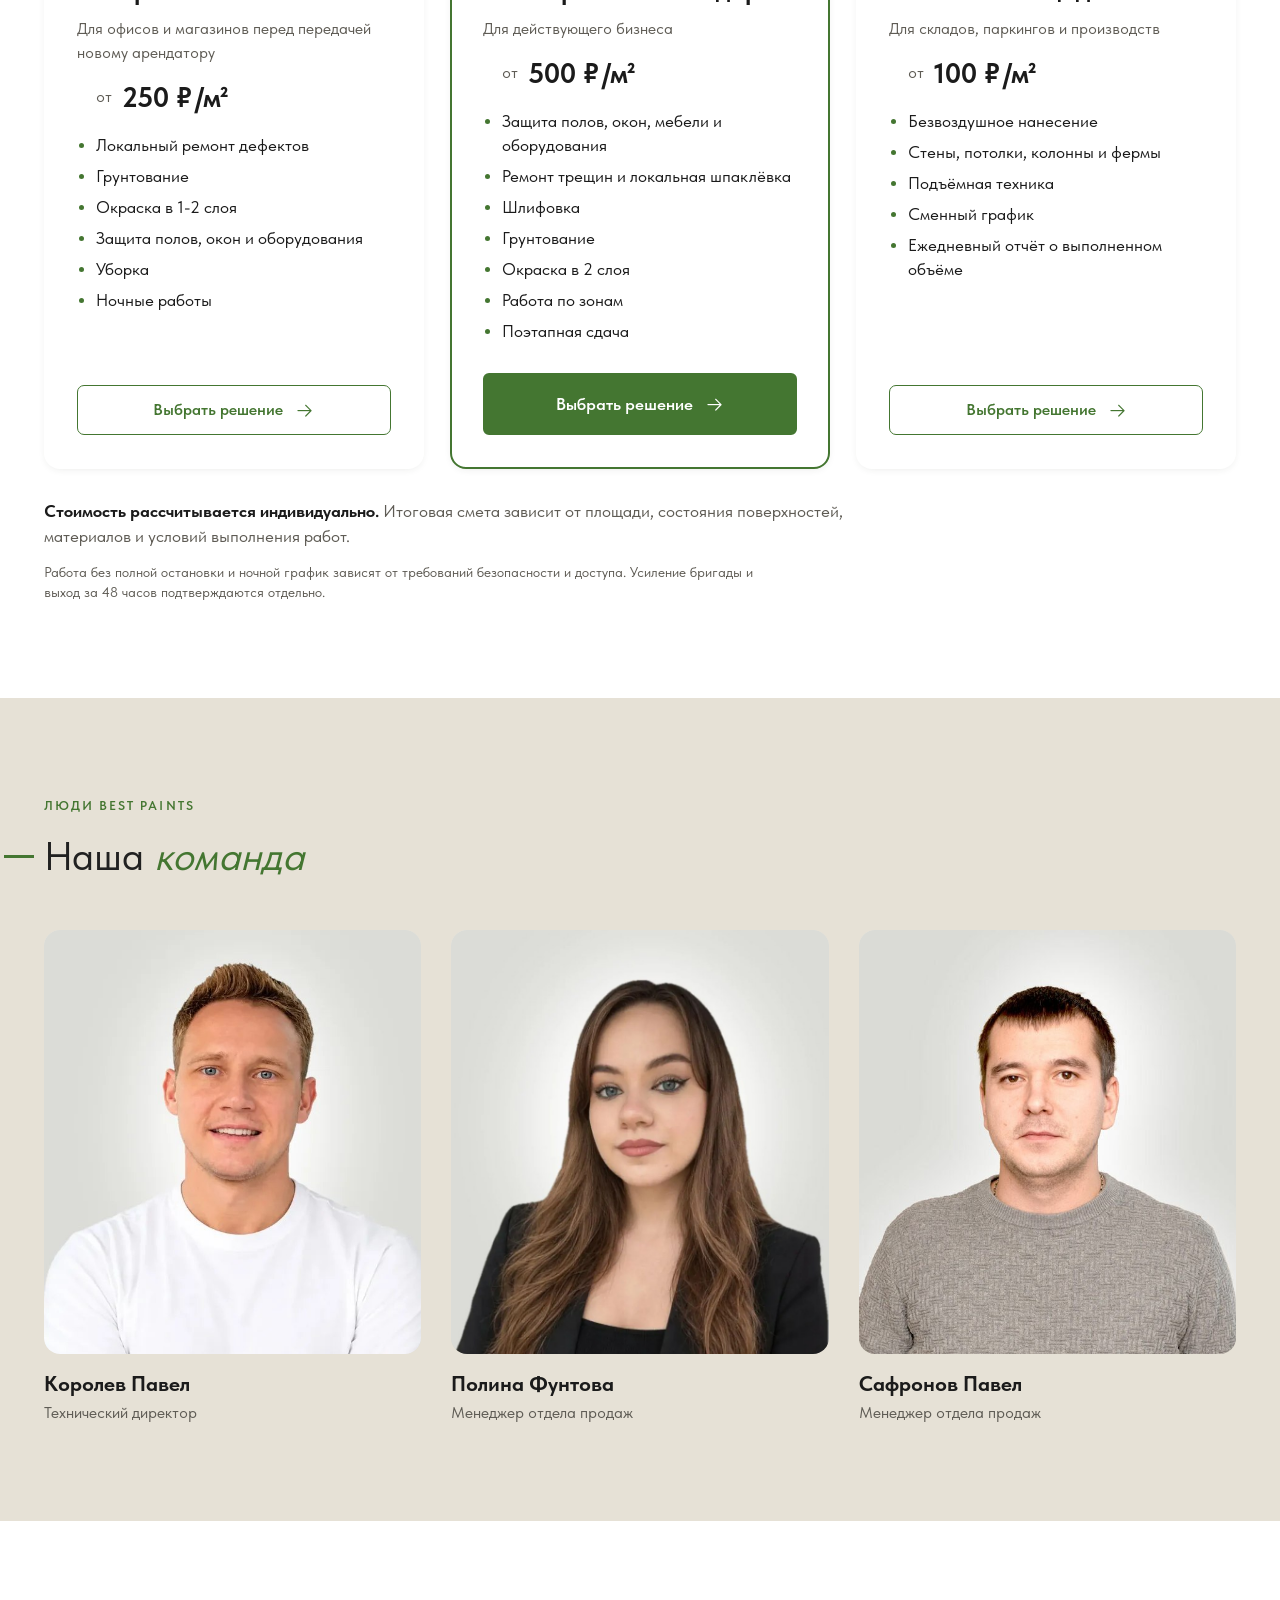
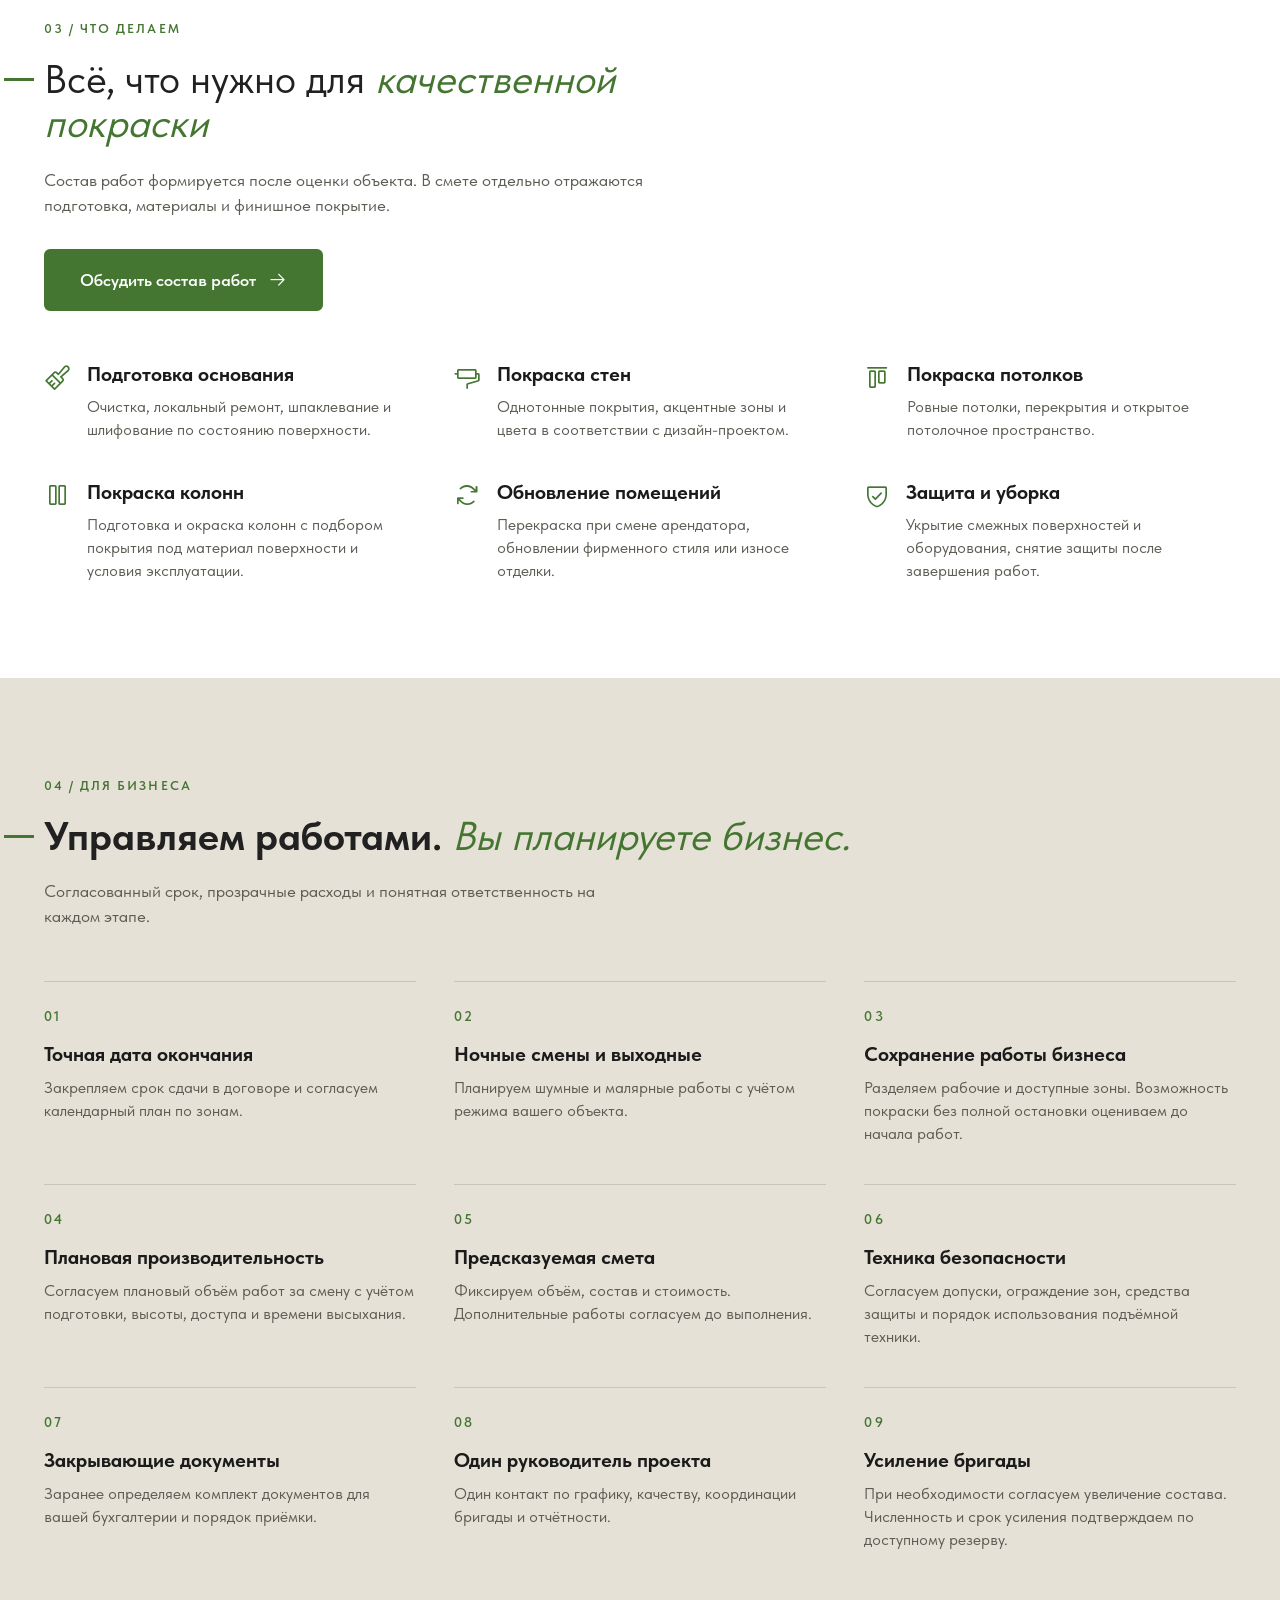
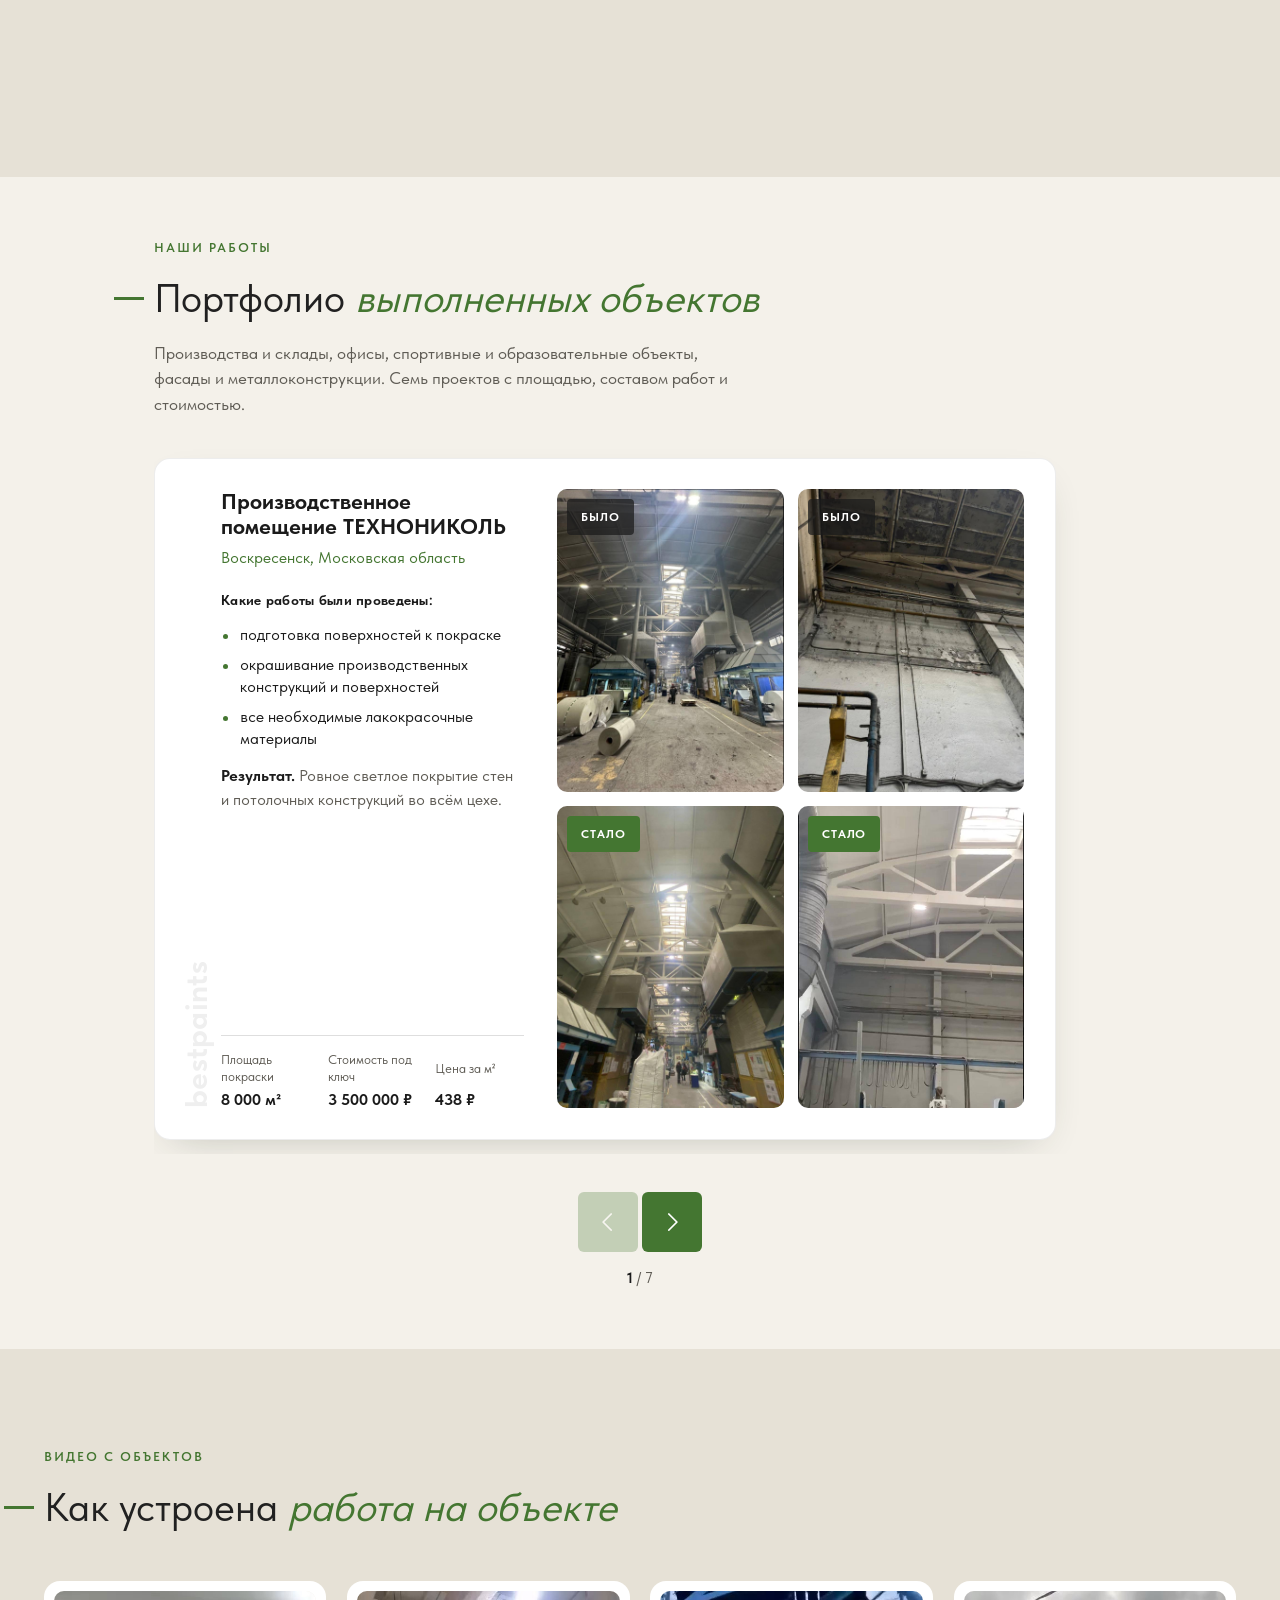
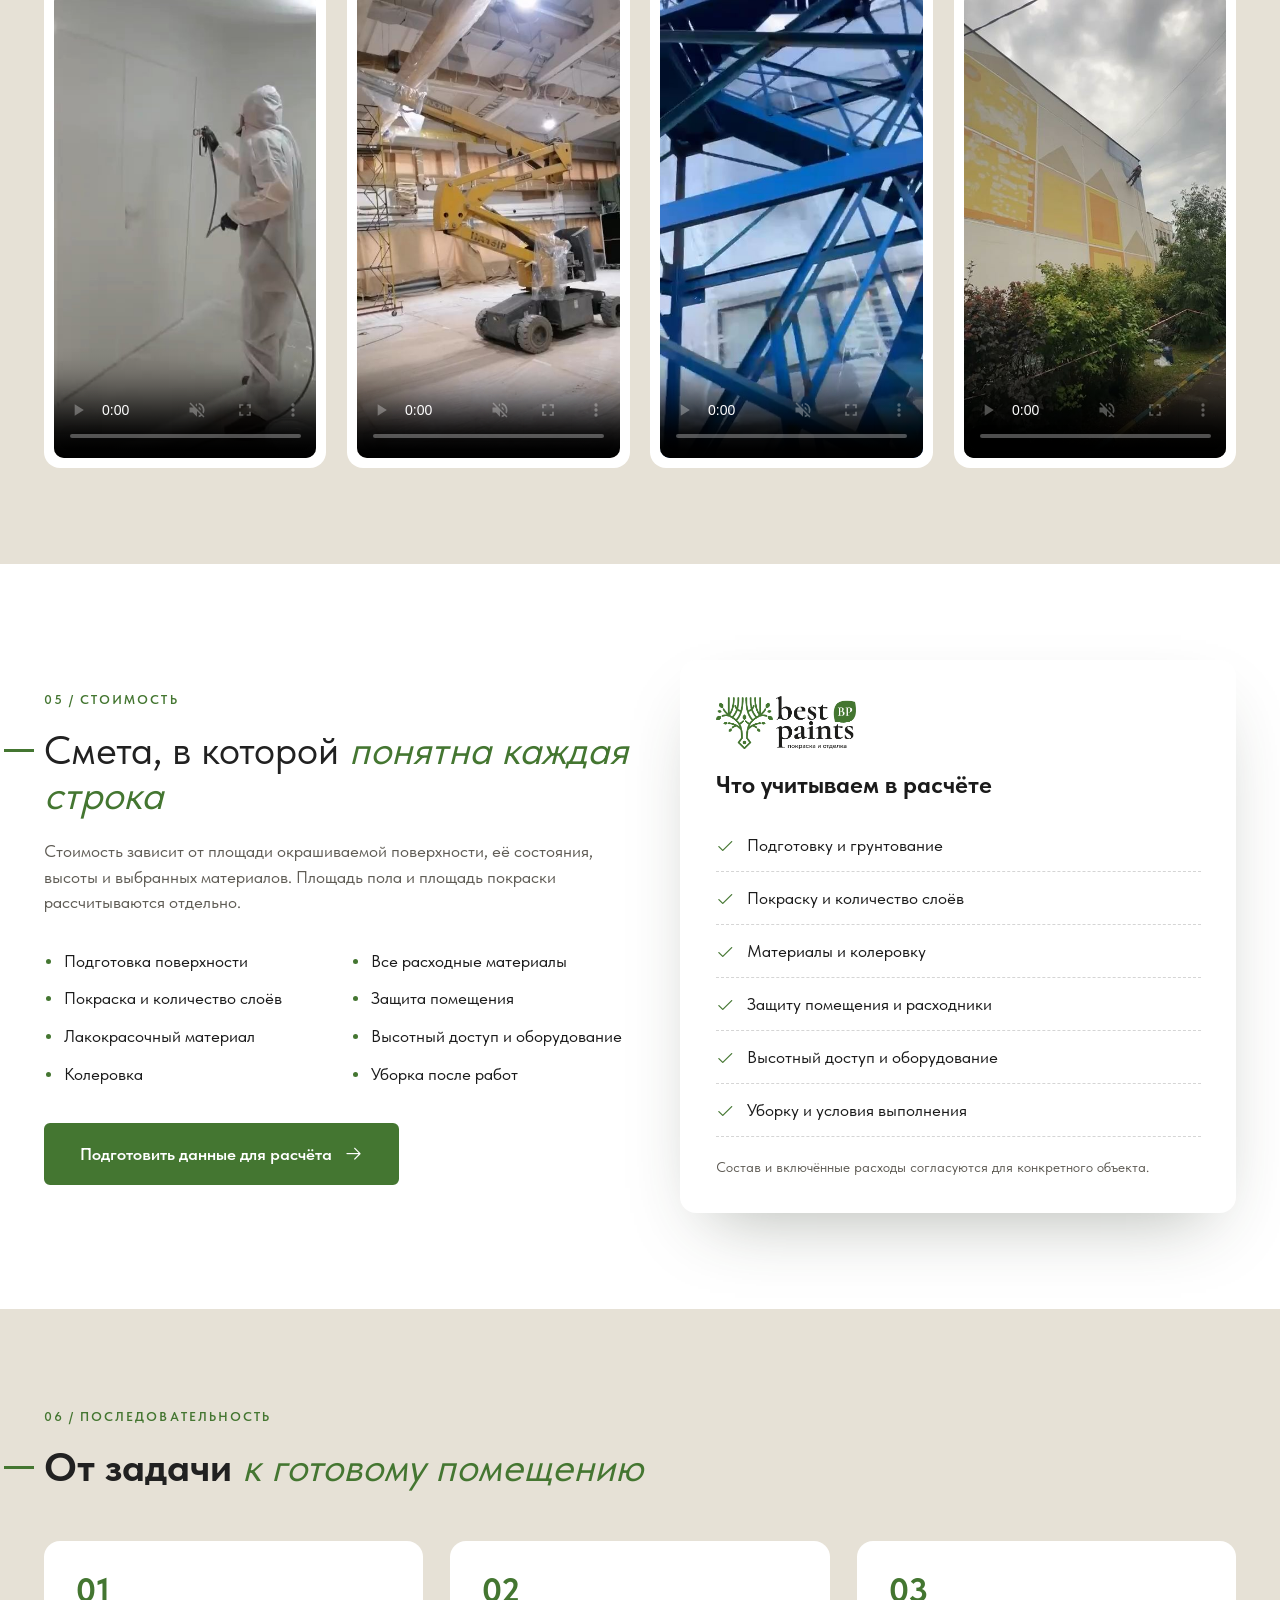
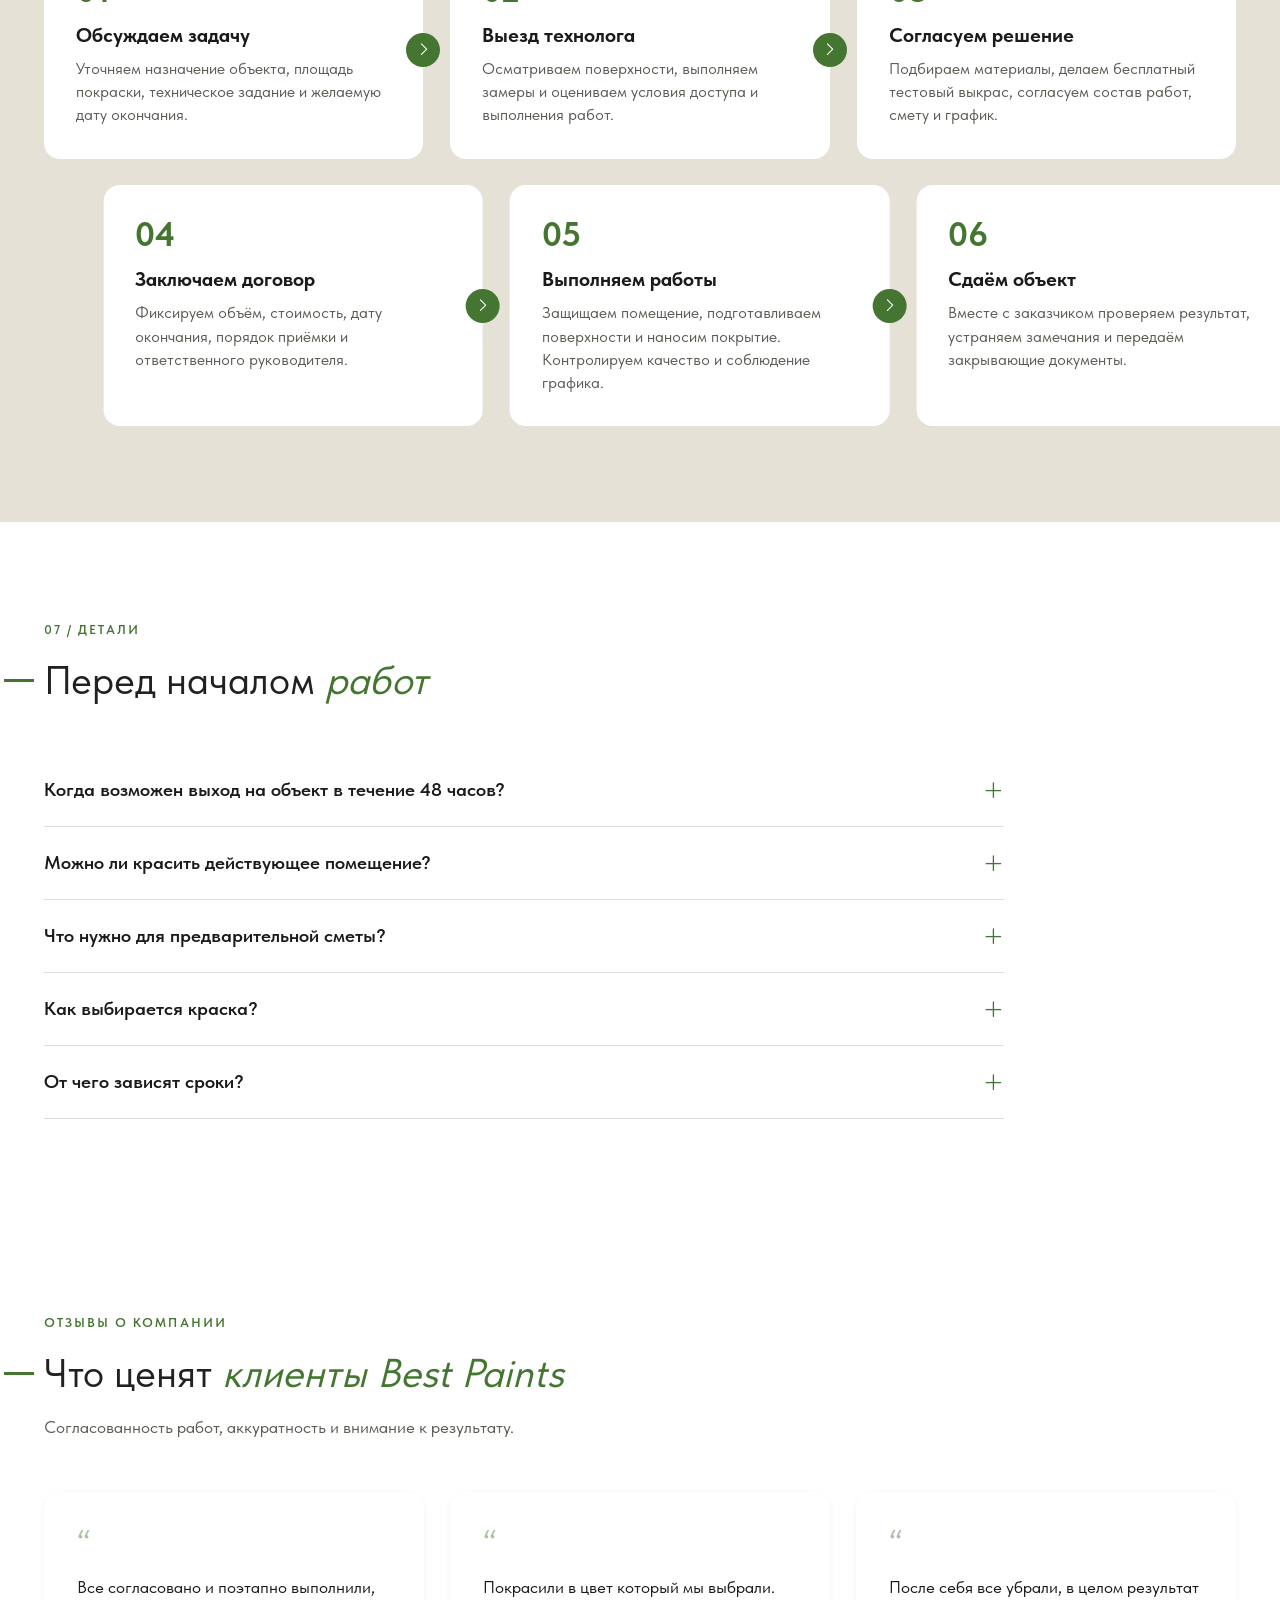
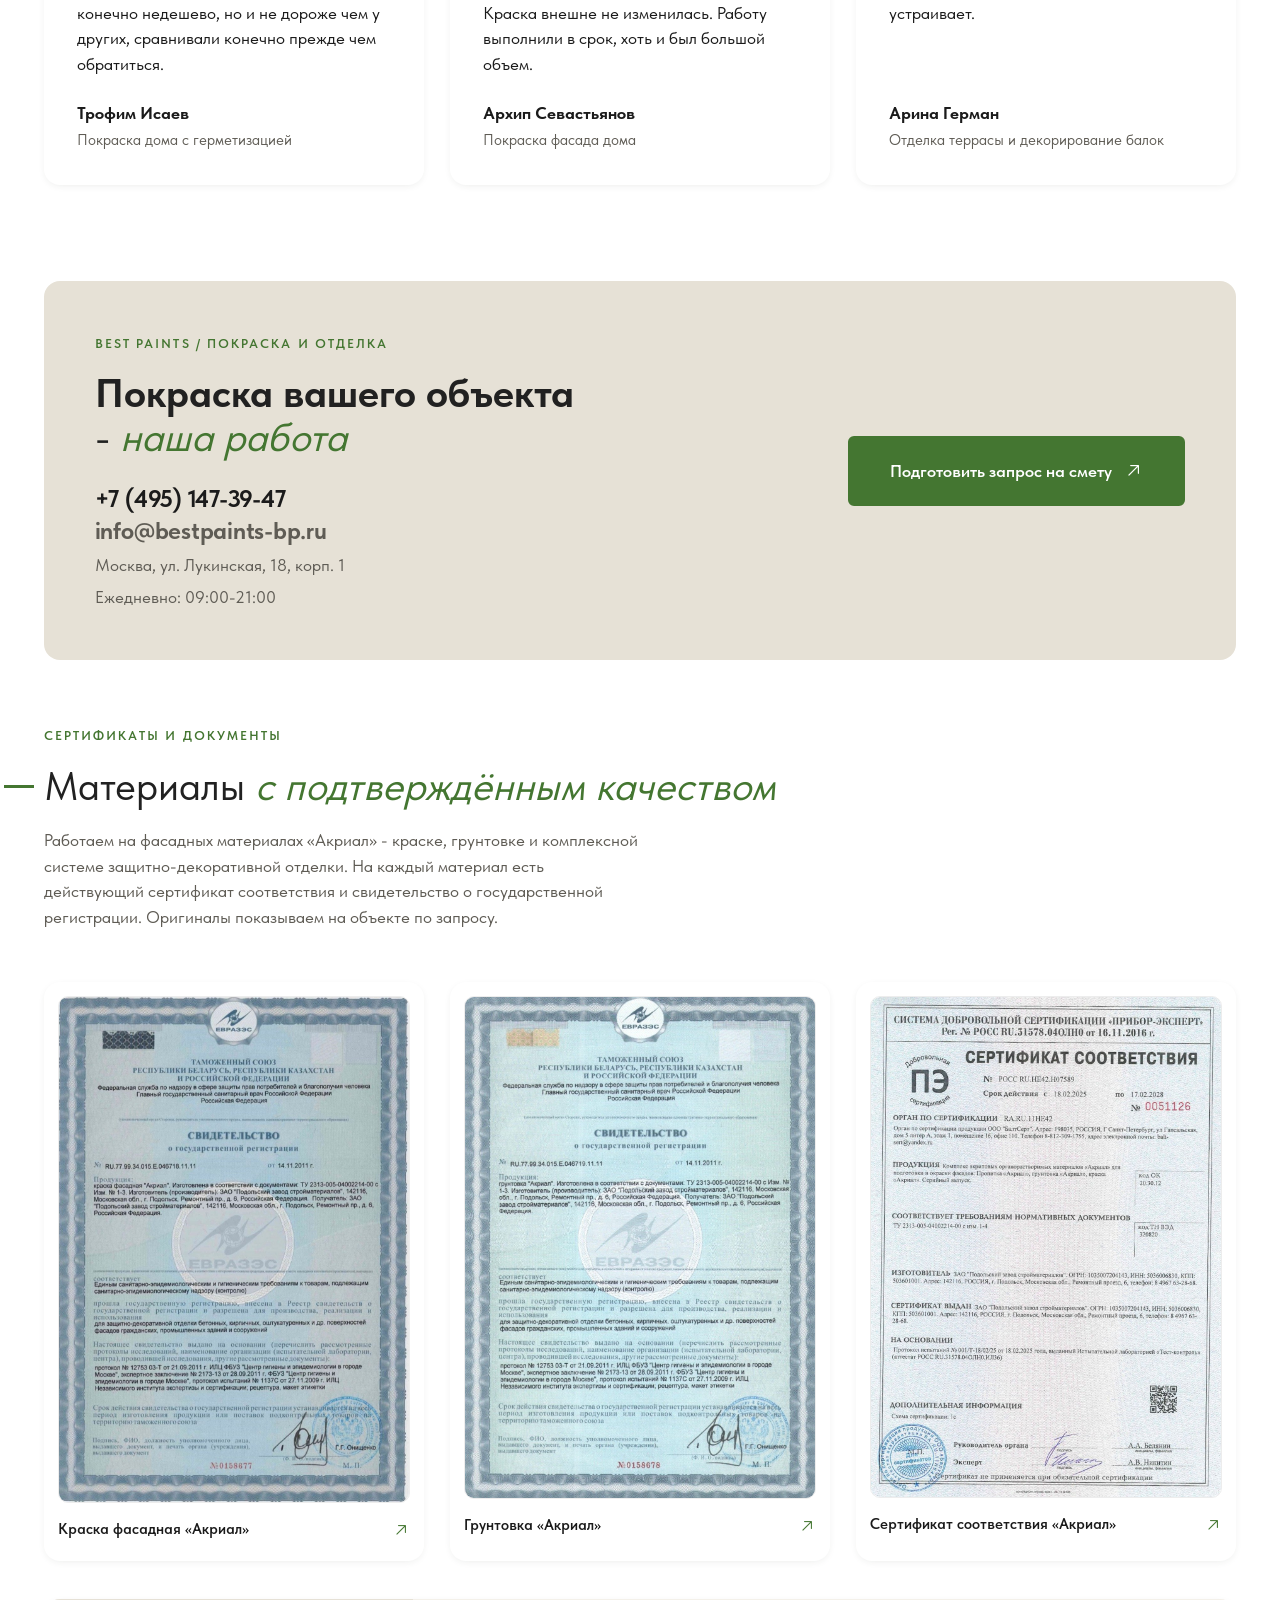
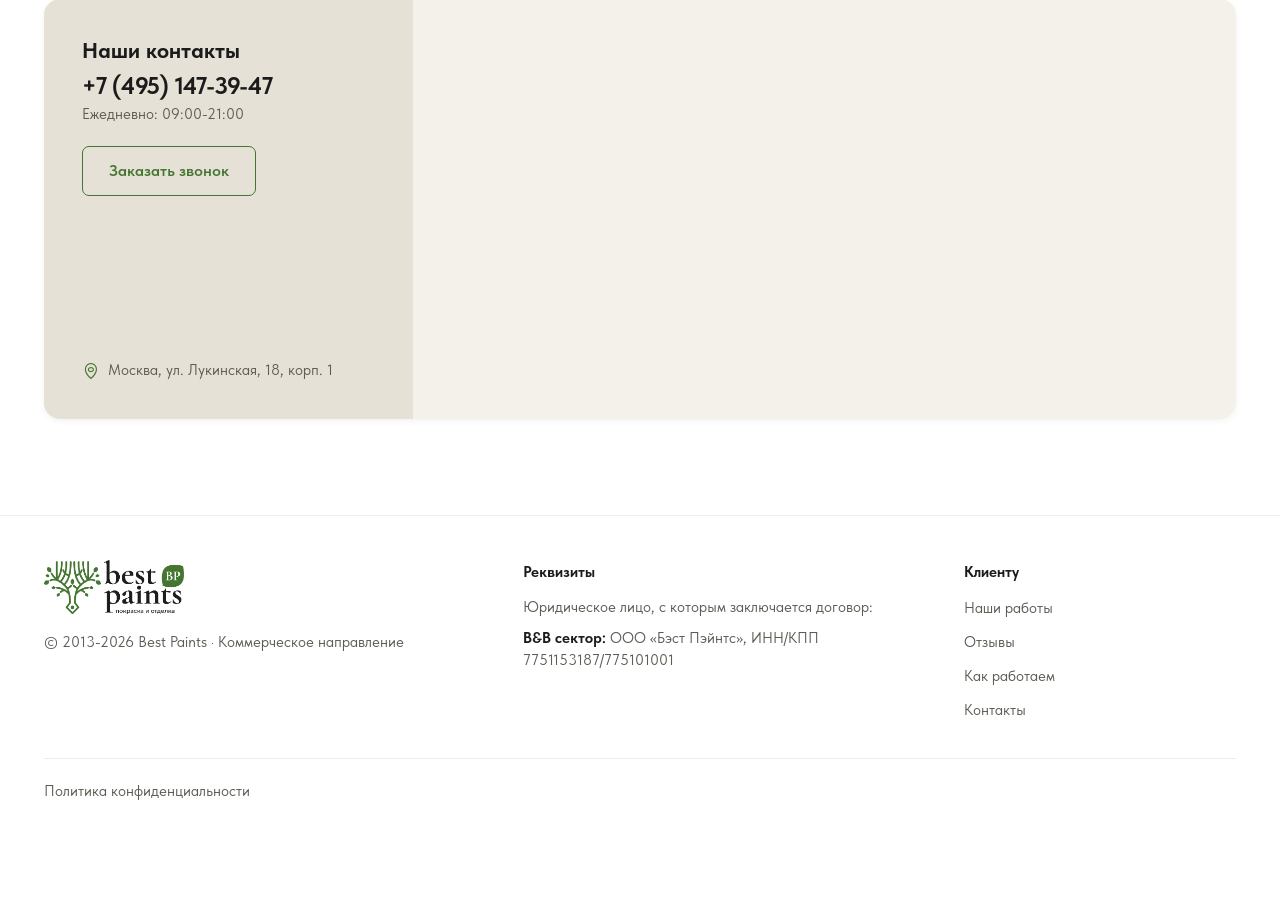
==== commit 80e38bdb: "Бриф поднят третьим блоком, кнопка «Получить расчёт стоимости» - блок #estimate перенесён сразу посл" ====
--- a/index.html
+++ b/index.html
@@ -365,891 +365,12 @@
 </section>
 
 
-<!-- ====================== ВВОДНЫЙ БЛОК ====================== -->
-<section class="section" id="about">
-  <div class="wrap split">
-
-    <div class="reveal">
-      <span class="eyebrow">Москва и Московская область</span>
-      <h2 class="h2 dashed">Профессиональная <em class="accent">механизированная покраска</em> стен и потолков</h2>
-      <div class="chips" style="margin-top:38px">
-        <span class="chip">Стены и потолки</span>
-        <span class="chip">Подготовка поверхностей</span>
-        <span class="chip">Коммерческие объекты</span>
-        <span class="chip">Промышленные помещения</span>
-      </div>
-    </div>
-
-    <div class="split__text reveal" style="--d:100ms">
-      <p class="lead">
-        Безвоздушная покраска коммерческих и промышленных помещений под ключ,
-        от подготовки поверхности до сдачи объекта.
-      </p>
-      <p class="body">
-        Офисы и бизнес-центры, магазины и торговые центры, рестораны и кафе,
-        фитнес-клубы, салоны и аптеки. Склады, ангары, цеха и паркинги.
-      </p>
-      <p class="body">
-        Состав работ, материалы и график подбираем под назначение помещения,
-        состояние поверхностей и требования вашего бизнеса. Работаем по Москве
-        и Московской области.
-      </p>
-    </div>
-
-  </div>
-</section>
-
-
-<!-- ====================== ОБЪЕКТЫ ====================== -->
-<section class="section section--warm" id="objects">
+<!-- ====================== БРИФ ====================== -->
+<section class="section section--warm" id="estimate">
   <div class="wrap">
 
-    <div class="sec-head split reveal">
-      <div>
-        <span class="eyebrow">01 / Объекты</span>
-        <h2 class="h2 dashed">Какие объекты <em class="accent">мы красим</em></h2>
-      </div>
-      <p class="body" style="align-self:end">
-        Подбираем материалы и состав работ с учётом назначения помещения
-        и нагрузки на покрытие.
-      </p>
-    </div>
-
-    <div class="cards">
-
-      <article class="card reveal">
-        <div class="card__frame">
-          <img src="assets/img/obj-office.jpg" alt="Офисный коридор со стеклянными перегородками"
-               width="760" height="475" loading="lazy" decoding="async">
-        </div>
-        <div class="card__cap">
-          <span class="card__num">01 / Объект</span>
-          <h3>Офисы и бизнес-центры</h3>
-          <p>Стены, перегородки, потолки и общие зоны.</p>
-          <a class="link-arrow" href="#estimate">Сделать расчёт <i class="ph ph-arrow-up-right" aria-hidden="true"></i></a>
-        </div>
-      </article>
-
-      <article class="card reveal" style="--d:70ms">
-        <div class="card__frame">
-          <img src="assets/img/obj-retail.jpg" alt="Торговый зал магазина"
-               width="760" height="475" loading="lazy" decoding="async">
-        </div>
-        <div class="card__cap">
-          <span class="card__num">02 / Объект</span>
-          <h3>Магазины и шоурумы</h3>
-          <p>Торговые залы, входные группы и примерочные.</p>
-          <a class="link-arrow" href="#estimate">Сделать расчёт <i class="ph ph-arrow-up-right" aria-hidden="true"></i></a>
-        </div>
-      </article>
-
-      <article class="card reveal" style="--d:140ms">
-        <div class="card__frame">
-          <img src="assets/img/obj-resto.jpg" alt="Гостевой зал ресторана с открытым потолком"
-               width="760" height="475" loading="lazy" decoding="async">
-        </div>
-        <div class="card__cap">
-          <span class="card__num">03 / Объект</span>
-          <h3>Рестораны и кафе</h3>
-          <p>Гостевые залы, открытые потолки и служебные зоны.</p>
-          <a class="link-arrow" href="#estimate">Сделать расчёт <i class="ph ph-arrow-up-right" aria-hidden="true"></i></a>
-        </div>
-      </article>
-
-      <article class="card reveal">
-        <div class="card__frame">
-          <img src="assets/img/obj-warehouse.jpg" alt="Складское помещение с высокими потолками"
-               width="760" height="475" loading="lazy" decoding="async">
-        </div>
-        <div class="card__cap">
-          <span class="card__num">04 / Объект</span>
-          <h3>Склады и производства</h3>
-          <p>Большие площади, колонны и высокие потолки.</p>
-          <a class="link-arrow" href="#estimate">Сделать расчёт <i class="ph ph-arrow-up-right" aria-hidden="true"></i></a>
-        </div>
-      </article>
-
-      <article class="card reveal" style="--d:70ms">
-        <div class="card__frame">
-          <img src="assets/img/obj-parking.jpg" alt="Подземный паркинг с окрашенными колоннами"
-               width="760" height="475" loading="lazy" decoding="async">
-        </div>
-        <div class="card__cap">
-          <span class="card__num">05 / Объект</span>
-          <h3>Паркинги</h3>
-          <p>Стены, потолки, колонны и цветовое зонирование.</p>
-          <a class="link-arrow" href="#estimate">Сделать расчёт <i class="ph ph-arrow-up-right" aria-hidden="true"></i></a>
-        </div>
-      </article>
-
-      <article class="card reveal" style="--d:140ms">
-        <div class="card__frame">
-          <img src="assets/img/obj-gym.jpg" alt="Зал фитнес-клуба"
-               width="760" height="475" loading="lazy" decoding="async">
-        </div>
-        <div class="card__cap">
-          <span class="card__num">06 / Объект</span>
-          <h3>Фитнес-клубы и студии</h3>
-          <p>Залы, ресепшен, коридоры и раздевалки.</p>
-          <a class="link-arrow" href="#estimate">Сделать расчёт <i class="ph ph-arrow-up-right" aria-hidden="true"></i></a>
-        </div>
-      </article>
-
-    </div>
-
-    <p class="note">
-      Фотографии в этом блоке иллюстрируют направления работ.
-      Снимки выполненных объектов Best Paints собраны в разделе «Наши работы».
-    </p>
-
-  </div>
-</section>
-
-
-<!-- ====================== РЕШЕНИЯ ====================== -->
-<section class="section" id="packages">
-  <div class="wrap">
-
     <div class="sec-head reveal">
-      <span class="eyebrow">Решения под задачу</span>
-      <h2 class="h2 dashed">Три решения <em class="accent">для вашего объекта</em></h2>
-      <p class="body">
-        Выберите решение под вашу задачу. Состав работ, материалы, график
-        и стоимость согласуем после осмотра объекта.
-      </p>
-    </div>
-
-    <div class="packs">
-
-      <article class="pack reveal">
-        <span class="pack__num">Решение / 01</span>
-        <h3>Быстрое обновление</h3>
-        <p class="pack__for">Для офисов и магазинов перед передачей новому арендатору</p>
-        <p class="pack__price"><span class="pack__price-pre">от</span><b>250 ₽</b><span class="pack__price-unit">/м²</span></p>
-        <ul class="dots dots--green">
-          <li>Локальный ремонт дефектов</li>
-          <li>Грунтование</li>
-          <li>Окраска в 1-2 слоя</li>
-          <li>Защита полов, окон и оборудования</li>
-          <li>Уборка</li>
-          <li>Ночные работы</li>
-        </ul>
-        <button class="btn btn--outline" type="button" data-package="Быстрое обновление">Выбрать решение <i class="ph ph-arrow-right" aria-hidden="true"></i></button>
-      </article>
-
-      <article class="pack pack--featured reveal" style="--d:80ms">
-        <span class="pack__num">Решение / 02</span>
-        <h3>Коммерческий стандарт</h3>
-        <p class="pack__for">Для действующего бизнеса</p>
-        <p class="pack__price"><span class="pack__price-pre">от</span><b>500 ₽</b><span class="pack__price-unit">/м²</span></p>
-        <ul class="dots dots--green">
-          <li>Защита полов, окон, мебели и оборудования</li>
-          <li>Ремонт трещин и локальная шпаклёвка</li>
-          <li>Шлифовка</li>
-          <li>Грунтование</li>
-          <li>Окраска в 2 слоя</li>
-          <li>Работа по зонам</li>
-          <li>Поэтапная сдача</li>
-        </ul>
-        <button class="btn" type="button" data-package="Коммерческий стандарт">Выбрать решение <i class="ph ph-arrow-right" aria-hidden="true"></i></button>
-      </article>
-
-      <article class="pack reveal" style="--d:160ms">
-        <span class="pack__num">Решение / 03</span>
-        <h3>Большие площади</h3>
-        <p class="pack__for">Для складов, паркингов и производств</p>
-        <p class="pack__price"><span class="pack__price-pre">от</span><b>100 ₽</b><span class="pack__price-unit">/м²</span></p>
-        <ul class="dots dots--green">
-          <li>Безвоздушное нанесение</li>
-          <li>Стены, потолки, колонны и фермы</li>
-          <li>Подъёмная техника</li>
-          <li>Сменный график</li>
-          <li>Ежедневный отчёт о выполненном объёме</li>
-        </ul>
-        <button class="btn btn--outline" type="button" data-package="Большие площади">Выбрать решение <i class="ph ph-arrow-right" aria-hidden="true"></i></button>
-      </article>
-
-    </div>
-
-    <p class="packs-note reveal">
-      <b>Стоимость рассчитывается индивидуально.</b>
-      Итоговая смета зависит от площади, состояния поверхностей, материалов
-      и условий выполнения работ.
-    </p>
-    <p class="fine reveal" style="margin-top:12px">
-      Работа без полной остановки и ночной график зависят от требований безопасности
-      и доступа. Усиление бригады и выход за 48 часов подтверждаются отдельно.
-    </p>
-
-  </div>
-</section>
-
-
-<!-- ====================== КОМАНДА ====================== -->
-<section class="section section--warm" id="team">
-  <div class="wrap">
-
-    <div class="sec-head reveal">
-      <span class="eyebrow">Люди Best Paints</span>
-      <h2 class="h2 dashed">Наша <em class="accent">команда</em></h2>
-    </div>
-
-    <div class="team">
-      <article class="person reveal">
-        <div class="person__ph">
-          <img src="assets/team/team-korolev.jpg" alt="Королев Павел - технический директор"
-               width="700" height="700" loading="lazy" decoding="async">
-        </div>
-        <h3>Королев Павел</h3>
-        <p>Технический директор</p>
-      </article>
-
-      <article class="person reveal" style="--d:70ms">
-        <div class="person__ph">
-          <img src="assets/team/team-funtova.jpg" alt="Полина Фунтова - менеджер отдела продаж"
-               width="900" height="900" loading="lazy" decoding="async">
-        </div>
-        <h3>Полина Фунтова</h3>
-        <p>Менеджер отдела продаж</p>
-      </article>
-
-      <article class="person reveal" style="--d:140ms">
-        <div class="person__ph">
-          <img src="assets/team/team-safronov.jpg" alt="Сафронов Павел - менеджер отдела продаж"
-               width="700" height="679" loading="lazy" decoding="async">
-        </div>
-        <h3>Сафронов Павел</h3>
-        <p>Менеджер отдела продаж</p>
-      </article>
-    </div>
-
-  </div>
-</section>
-
-
-<!-- ====================== ЧТО ДЕЛАЕМ ====================== -->
-<section class="section" id="services">
-  <div class="wrap">
-
-    <div class="does">
-      <div class="does__aside reveal">
-      <span class="eyebrow">02 / Что делаем</span>
-      <h2 class="h2 dashed">Всё, что нужно для <em class="accent">качественной покраски</em></h2>
-      <p class="body">
-        Состав работ формируется после оценки объекта. В смете отдельно отражаются
-        подготовка, материалы и финишное покрытие.
-      </p>
-      <a class="btn" href="#estimate">Обсудить состав работ <i class="ph ph-arrow-right" aria-hidden="true"></i></a>
-      </div>
-    </div>
-
-    <div class="does__list">
-      <div class="does__item reveal">
-        <i class="ph ph-paint-brush-household" aria-hidden="true"></i>
-        <div>
-          <h3>Подготовка основания</h3>
-          <p>Очистка, локальный ремонт, шпаклевание и шлифование по состоянию поверхности.</p>
-        </div>
-      </div>
-      <div class="does__item reveal" style="--d:60ms">
-        <i class="ph ph-paint-roller" aria-hidden="true"></i>
-        <div>
-          <h3>Покраска стен</h3>
-          <p>Однотонные покрытия, акцентные зоны и цвета в соответствии с дизайн-проектом.</p>
-        </div>
-      </div>
-      <div class="does__item reveal" style="--d:120ms">
-        <i class="ph ph-align-top" aria-hidden="true"></i>
-        <div>
-          <h3>Покраска потолков</h3>
-          <p>Ровные потолки, перекрытия и открытое потолочное пространство.</p>
-        </div>
-      </div>
-      <div class="does__item reveal" style="--d:180ms">
-        <i class="ph ph-columns" aria-hidden="true"></i>
-        <div>
-          <h3>Покраска колонн</h3>
-          <p>Подготовка и окраска колонн с подбором покрытия под материал поверхности и условия эксплуатации.</p>
-        </div>
-      </div>
-      <div class="does__item reveal" style="--d:240ms">
-        <i class="ph ph-arrows-clockwise" aria-hidden="true"></i>
-        <div>
-          <h3>Обновление помещений</h3>
-          <p>Перекраска при смене арендатора, обновлении фирменного стиля или износе отделки.</p>
-        </div>
-      </div>
-      <div class="does__item reveal" style="--d:300ms">
-        <i class="ph ph-shield-check" aria-hidden="true"></i>
-        <div>
-          <h3>Защита и уборка</h3>
-          <p>Укрытие смежных поверхностей и оборудования, снятие защиты после завершения работ.</p>
-        </div>
-      </div>
-    </div>
-
-  </div>
-</section>
-
-
-<!-- ====================== ДЛЯ БИЗНЕСА ====================== -->
-<section class="section section--warm" id="business">
-  <div class="wrap">
-
-    <div class="sec-head reveal">
-      <span class="eyebrow">03 / Для бизнеса</span>
-      <h2 class="h2 dashed"><strong>Управляем работами.</strong> <em class="accent">Вы планируете бизнес.</em></h2>
-      <p class="body">
-        Согласованный срок, прозрачные расходы и понятная ответственность
-        на каждом этапе.
-      </p>
-    </div>
-
-    <div class="biz">
-      <div class="biz__item reveal">
-        <span class="biz__n">01</span>
-        <h3>Точная дата окончания</h3>
-        <p>Закрепляем срок сдачи в договоре и согласуем календарный план по зонам.</p>
-      </div>
-      <div class="biz__item reveal" style="--d:60ms">
-        <span class="biz__n">02</span>
-        <h3>Ночные смены и выходные</h3>
-        <p>Планируем шумные и малярные работы с учётом режима вашего объекта.</p>
-      </div>
-      <div class="biz__item reveal" style="--d:120ms">
-        <span class="biz__n">03</span>
-        <h3>Сохранение работы бизнеса</h3>
-        <p>Разделяем рабочие и доступные зоны. Возможность покраски без полной остановки оцениваем до начала работ.</p>
-      </div>
-      <div class="biz__item reveal">
-        <span class="biz__n">04</span>
-        <h3>Плановая производительность</h3>
-        <p>Согласуем плановый объём работ за смену с учётом подготовки, высоты, доступа и времени высыхания.</p>
-      </div>
-      <div class="biz__item reveal" style="--d:60ms">
-        <span class="biz__n">05</span>
-        <h3>Предсказуемая смета</h3>
-        <p>Фиксируем объём, состав и стоимость. Дополнительные работы согласуем до выполнения.</p>
-      </div>
-      <div class="biz__item reveal" style="--d:120ms">
-        <span class="biz__n">06</span>
-        <h3>Техника безопасности</h3>
-        <p>Согласуем допуски, ограждение зон, средства защиты и порядок использования подъёмной техники.</p>
-      </div>
-      <div class="biz__item reveal">
-        <span class="biz__n">07</span>
-        <h3>Закрывающие документы</h3>
-        <p>Заранее определяем комплект документов для вашей бухгалтерии и порядок приёмки.</p>
-      </div>
-      <div class="biz__item reveal" style="--d:60ms">
-        <span class="biz__n">08</span>
-        <h3>Один руководитель проекта</h3>
-        <p>Один контакт по графику, качеству, координации бригады и отчётности.</p>
-      </div>
-      <div class="biz__item reveal" style="--d:120ms">
-        <span class="biz__n">09</span>
-        <h3>Усиление бригады</h3>
-        <p>При необходимости согласуем увеличение состава. Численность и срок усиления подтверждаем по доступному резерву.</p>
-      </div>
-    </div>
-
-    <div class="biz__cta reveal">
-      <button class="btn btn--lg" type="button" data-modal-open="business-lead">Обсудить ваш объект <i class="ph ph-arrow-right" aria-hidden="true"></i></button>
-    </div>
-
-  </div>
-</section>
-
-
-<!-- ======================================================================
-     НАШИ РАБОТЫ - 7 реальных объектов Best Paints.
-     Фото лежат в assets/works/, подписи и цифры взяты из описаний клиента.
-     Метки «Было» / «Стало» проставлены там, где пара снимков очевидна
-     (кейсы 1, 2, 5, 6, 7). В кейсах 3 и 4 съёмка без явной пары, меток нет.
-     ====================================================================== -->
-<section class="section section--tight section--soft" id="works">
-  <div class="wrap wrap--narrow">
-
-    <div class="sec-head reveal">
-      <span class="eyebrow">Наши работы</span>
-      <h2 class="h2 dashed">Портфолио <em class="accent">выполненных объектов</em></h2>
-      <p class="body">
-        Производства и склады, офисы, спортивные и образовательные объекты,
-        фасады и металлоконструкции. Семь проектов с площадью, составом работ
-        и стоимостью.
-      </p>
-    </div>
-
-    <div class="cases" id="cases" role="group" tabindex="0"
-         aria-label="Портфолио объектов, прокручивается по горизонтали">
-      <article class="case reveal">
-        <div class="case__info">
-          <span class="case__mark" aria-hidden="true">bestpaints</span>
-          <h3 class="case__title">Производственное помещение ТЕХНОНИКОЛЬ</h3>
-          <p class="case__sub">Воскресенск, Московская область</p>
-          <p class="case__h">Какие работы были проведены:</p>
-          <ul class="dots dots--green">
-            <li>подготовка поверхностей к покраске</li>
-            <li>окрашивание производственных конструкций и поверхностей</li>
-            <li>все необходимые лакокрасочные материалы</li>
-          </ul>
-          <p class="case__res"><b>Результат.</b> Ровное светлое покрытие стен и потолочных конструкций во всём цехе.</p>
-          <div class="case__stats">
-            <p class="case__stat"><span>Площадь покраски</span><b>8 000 м²</b></p>
-            <p class="case__stat"><span>Стоимость под ключ</span><b>3 500 000 ₽</b></p>
-            <p class="case__stat"><span>Цена за м²</span><b>438 ₽</b></p>
-          </div>
-        </div>
-        <div class="case__shots">
-          <figure class="shot">
-            <span class="shot__label shot__label--before">Было</span>
-            <img src="assets/works/case1-1.jpg" alt="производственный цех ТЕХНОНИКОЛЬ, фото 1"
-                 width="964" height="1280" loading="lazy" decoding="async">
-          </figure>
-          <figure class="shot">
-            <span class="shot__label shot__label--before">Было</span>
-            <img src="assets/works/case1-2.jpg" alt="производственный цех ТЕХНОНИКОЛЬ, фото 2"
-                 width="963" height="1280" loading="lazy" decoding="async">
-          </figure>
-          <figure class="shot">
-            <span class="shot__label">Стало</span>
-            <img src="assets/works/case1-3.jpg" alt="производственный цех ТЕХНОНИКОЛЬ, фото 3"
-                 width="967" height="1280" loading="lazy" decoding="async">
-          </figure>
-          <figure class="shot">
-            <span class="shot__label">Стало</span>
-            <img src="assets/works/case1-4.jpg" alt="производственный цех ТЕХНОНИКОЛЬ, фото 4"
-                 width="819" height="1280" loading="lazy" decoding="async">
-          </figure>
-        </div>
-      </article>
-      <article class="case reveal">
-        <div class="case__info">
-          <span class="case__mark" aria-hidden="true">bestpaints</span>
-          <h3 class="case__title">Ребрендинг баскетбольного зала</h3>
-          <p class="case__sub">Комплексная перекраска интерьера</p>
-          <p class="case__h">Какие работы были проведены:</p>
-          <ul class="dots dots--green">
-            <li>подготовка поверхностей к покраске</li>
-            <li>перекраска стен и внутренних конструкций зала</li>
-            <li>переход от бело-синей гаммы к графитовой с оранжевыми акцентами</li>
-          </ul>
-          <p class="case__res"><b>Результат.</b> Графит в сочетании с оранжевыми и белыми элементами дал контрастный интерьер в новой концепции.</p>
-          <div class="case__stats">
-            <p class="case__stat"><span>Площадь покраски</span><b>1 800 м²</b></p>
-            <p class="case__stat"><span>Стоимость проекта</span><b>1 200 000 ₽</b></p>
-            <p class="case__stat"><span>Цена за м²</span><b>667 ₽</b></p>
-          </div>
-        </div>
-        <div class="case__shots">
-          <figure class="shot">
-            <span class="shot__label shot__label--before">Было</span>
-            <img src="assets/works/case2-1.jpg" alt="баскетбольный зал, фото 1"
-                 width="1000" height="747" loading="lazy" decoding="async">
-          </figure>
-          <figure class="shot">
-            <span class="shot__label shot__label--before">Было</span>
-            <img src="assets/works/case2-2.jpg" alt="баскетбольный зал, фото 2"
-                 width="1000" height="755" loading="lazy" decoding="async">
-          </figure>
-          <figure class="shot">
-            <span class="shot__label">Стало</span>
-            <img src="assets/works/case2-3.jpg" alt="баскетбольный зал, фото 3"
-                 width="1000" height="716" loading="lazy" decoding="async">
-          </figure>
-          <figure class="shot">
-            <span class="shot__label">Стало</span>
-            <img src="assets/works/case2-4.jpg" alt="баскетбольный зал, фото 4"
-                 width="1000" height="745" loading="lazy" decoding="async">
-          </figure>
-        </div>
-      </article>
-      <article class="case reveal">
-        <div class="case__info">
-          <span class="case__mark" aria-hidden="true">bestpaints</span>
-          <h3 class="case__title">Центральный офис Biglion</h3>
-          <p class="case__sub">Покраска в сжатые сроки</p>
-          <p class="case__h">Какие работы были проведены:</p>
-          <ul class="dots dots--green">
-            <li>подготовка поверхностей к окрашиванию</li>
-            <li>покраска стен и колонн в офисных помещениях</li>
-            <li>обновление оформления с сохранением фирменной оранжево-белой гаммы</li>
-          </ul>
-          <p class="case__feat">Работы шли в действующем офисе, в ограниченные сроки.</p>
-          <p class="case__res"><b>Результат.</b> Обновлены поверхности в рабочих зонах, коридорах и общих пространствах. Фирменное оформление сохранено.</p>
-          <div class="case__stats">
-            <p class="case__stat"><span>Площадь покраски</span><b>620 м²</b></p>
-            <p class="case__stat"><span>Стоимость проекта</span><b>760 000 ₽</b></p>
-            <p class="case__stat"><span>Цена за м²</span><b>1 226 ₽</b></p>
-          </div>
-        </div>
-        <div class="case__shots">
-          <figure class="shot">
-            <span class="shot__label shot__label--before">Было</span>
-            <img src="assets/works/case3-1.jpg" alt="офис Biglion, фото 1"
-                 width="896" height="978" loading="lazy" decoding="async">
-          </figure>
-          <figure class="shot">
-            <span class="shot__label shot__label--before">Было</span>
-            <img src="assets/works/case3-2.jpg" alt="офис Biglion, фото 2"
-                 width="1280" height="943" loading="lazy" decoding="async">
-          </figure>
-          <figure class="shot">
-            <span class="shot__label">Стало</span>
-            <img src="assets/works/case3-3.jpg" alt="офис Biglion, фото 3"
-                 width="1280" height="954" loading="lazy" decoding="async">
-          </figure>
-          <figure class="shot">
-            <span class="shot__label">Стало</span>
-            <img src="assets/works/case3-4.jpg" alt="офис Biglion, фото 4"
-                 width="1280" height="950" loading="lazy" decoding="async">
-          </figure>
-        </div>
-      </article>
-      <article class="case reveal">
-        <div class="case__info">
-          <span class="case__mark" aria-hidden="true">bestpaints</span>
-          <h3 class="case__title">Складское помещение в Хотьково</h3>
-          <p class="case__sub">Московская область</p>
-          <p class="case__h">Какие работы были проведены:</p>
-          <ul class="dots dots--green">
-            <li>подготовка поверхностей к окрашиванию</li>
-            <li>покраска стен складского помещения</li>
-            <li>покраска потолков и потолочных конструкций</li>
-          </ul>
-          <p class="case__feat">Высокие потолки, инженерные коммуникации, вентиляция и складское оборудование: труднодоступные участки и защита техники.</p>
-          <p class="case__res"><b>Результат.</b> Стены и потолки получили светлое покрытие, помещение стало аккуратнее и однороднее.</p>
-          <div class="case__stats">
-            <p class="case__stat"><span>Площадь покраски</span><b>1 360 м²</b></p>
-            <p class="case__stat"><span>Стоимость проекта</span><b>990 000 ₽</b></p>
-            <p class="case__stat"><span>Цена за м²</span><b>728 ₽</b></p>
-          </div>
-        </div>
-        <div class="case__shots">
-          <figure class="shot">
-            <span class="shot__label shot__label--before">Было</span>
-            <img src="assets/works/case4-3.jpg" alt="склад в Хотьково, фото 3"
-                 width="1000" height="759" loading="lazy" decoding="async">
-          </figure>
-          <figure class="shot">
-            <span class="shot__label shot__label--before">Было</span>
-            <img src="assets/works/case4-4.jpg" alt="склад в Хотьково, фото 4"
-                 width="785" height="1280" loading="lazy" decoding="async">
-          </figure>
-          <figure class="shot">
-            <span class="shot__label">Стало</span>
-            <img src="assets/works/case4-1.jpg" alt="склад в Хотьково, фото 1"
-                 width="1000" height="741" loading="lazy" decoding="async">
-          </figure>
-          <figure class="shot">
-            <span class="shot__label">Стало</span>
-            <img src="assets/works/case4-2.jpg" alt="склад в Хотьково, фото 2"
-                 width="1000" height="749" loading="lazy" decoding="async">
-          </figure>
-        </div>
-      </article>
-      <article class="case reveal">
-        <div class="case__info">
-          <span class="case__mark" aria-hidden="true">bestpaints</span>
-          <h3 class="case__title">Ребрендинг техцентра SHACMAN</h3>
-          <p class="case__sub">Металлоконструкции и фасадные элементы</p>
-          <p class="case__h">Какие работы были проведены:</p>
-          <ul class="dots dots--green">
-            <li>зачистка металлических поверхностей от старого покрытия</li>
-            <li>подготовка металлоконструкций к окрашиванию</li>
-            <li>покраска в соответствии с новым оформлением техцентра</li>
-          </ul>
-          <p class="case__feat">Наружные металлоконструкции сложной геометрии: арочные элементы и вертикальные стойки.</p>
-          <p class="case__res"><b>Результат.</b> Конструкции получили тёмное покрытие под новое оформление бренда.</p>
-          <div class="case__stats">
-            <p class="case__stat"><span>Площадь покраски</span><b>350 м²</b></p>
-            <p class="case__stat"><span>Стоимость проекта</span><b>650 000 ₽</b></p>
-            <p class="case__stat"><span>Цена за м²</span><b>1 857 ₽</b></p>
-          </div>
-        </div>
-        <div class="case__shots">
-          <figure class="shot">
-            <span class="shot__label shot__label--before">Было</span>
-            <img src="assets/works/case5-1.jpg" alt="техцентр SHACMAN, фото 1"
-                 width="1000" height="583" loading="lazy" decoding="async">
-          </figure>
-          <figure class="shot">
-            <span class="shot__label shot__label--before">Было</span>
-            <img src="assets/works/case5-2.jpg" alt="техцентр SHACMAN, фото 2"
-                 width="494" height="718" loading="lazy" decoding="async">
-          </figure>
-          <figure class="shot">
-            <span class="shot__label">Стало</span>
-            <img src="assets/works/case5-3.jpg" alt="техцентр SHACMAN, фото 3"
-                 width="1000" height="726" loading="lazy" decoding="async">
-          </figure>
-          <figure class="shot">
-            <span class="shot__label">Стало</span>
-            <img src="assets/works/case5-4.jpg" alt="техцентр SHACMAN, фото 4"
-                 width="1000" height="574" loading="lazy" decoding="async">
-          </figure>
-        </div>
-      </article>
-      <article class="case reveal">
-        <div class="case__info">
-          <span class="case__mark" aria-hidden="true">bestpaints</span>
-          <h3 class="case__title">Фасад школы №1547</h3>
-          <p class="case__sub">Москва, ул. Белореченская, 47</p>
-          <p class="case__h">Какие работы были проведены:</p>
-          <ul class="dots dots--green">
-            <li>подготовка фасадных поверхностей к окрашиванию</li>
-            <li>герметизация межпанельных швов</li>
-            <li>покраска наружных стен здания</li>
-            <li>обновление цветового оформления фасада</li>
-          </ul>
-          <p class="case__feat">Трёхэтажное здание с большим количеством оконных проёмов и межпанельных соединений.</p>
-          <p class="case__res"><b>Результат.</b> Фасад обновлён в бело-синей гамме, межпанельные швы загерметизированы.</p>
-          <div class="case__stats">
-            <p class="case__stat"><span>Площадь работ</span><b>2 500 м²</b></p>
-            <p class="case__stat"><span>Стоимость проекта</span><b>2 800 000 ₽</b></p>
-            <p class="case__stat"><span>Цена за м²</span><b>1 120 ₽</b></p>
-          </div>
-        </div>
-        <div class="case__shots">
-          <figure class="shot">
-            <span class="shot__label shot__label--before">Было</span>
-            <img src="assets/works/case6-1.jpg" alt="фасад школы №1547, фото 1"
-                 width="1000" height="1080" loading="lazy" decoding="async">
-          </figure>
-          <figure class="shot">
-            <span class="shot__label shot__label--before">Было</span>
-            <img src="assets/works/case6-2.jpg" alt="фасад школы №1547, фото 2"
-                 width="1000" height="701" loading="lazy" decoding="async">
-          </figure>
-          <figure class="shot">
-            <span class="shot__label">Стало</span>
-            <img src="assets/works/case6-4.jpg" alt="фасад школы №1547, фото 4"
-                 width="1000" height="1064" loading="lazy" decoding="async">
-          </figure>
-          <figure class="shot">
-            <span class="shot__label">Стало</span>
-            <img src="assets/works/case6-5.jpg" alt="фасад школы №1547, фото 5"
-                 width="1000" height="684" loading="lazy" decoding="async">
-          </figure>
-        </div>
-      </article>
-      <article class="case reveal">
-        <div class="case__info">
-          <span class="case__mark" aria-hidden="true">bestpaints</span>
-          <h3 class="case__title">Пожарные лестницы и кровельные ограждения</h3>
-          <p class="case__sub">Коммерческие объекты</p>
-          <p class="case__h">Какие работы были проведены:</p>
-          <ul class="dots dots--green">
-            <li>подготовка металлических поверхностей к окрашиванию</li>
-            <li>покраска 25 наружных пожарных лестниц</li>
-            <li>покраска 1 400 пог. м кровельных ограждений</li>
-            <li>обновление защитно-декоративного покрытия</li>
-          </ul>
-          <p class="case__feat">Работы на высоте, конструкции сложной геометрии: ступени, стойки, перила и соединительные элементы.</p>
-          <p class="case__res"><b>Результат.</b> Лестницы и ограждения получили обновлённое покрытие с единым цветовым оформлением.</p>
-          <div class="case__stats">
-            <p class="case__stat"><span>Объём работ</span><b>25 лестниц и 1 400 пог. м</b></p>
-            <p class="case__stat"><span>Стоимость проекта</span><b>3 800 000 ₽</b></p>
-          </div>
-        </div>
-        <div class="case__shots">
-          <figure class="shot">
-            <span class="shot__label shot__label--before">Было</span>
-            <img src="assets/works/case7-1.jpg" alt="пожарные лестницы и кровельные ограждения, фото 1"
-                 width="502" height="590" loading="lazy" decoding="async">
-          </figure>
-          <figure class="shot">
-            <span class="shot__label shot__label--before">Было</span>
-            <img src="assets/works/case7-2.jpg" alt="пожарные лестницы и кровельные ограждения, фото 2"
-                 width="478" height="616" loading="lazy" decoding="async">
-          </figure>
-          <figure class="shot">
-            <span class="shot__label">Стало</span>
-            <img src="assets/works/case7-3.jpg" alt="пожарные лестницы и кровельные ограждения, фото 3"
-                 width="997" height="1280" loading="lazy" decoding="async">
-          </figure>
-          <figure class="shot">
-            <span class="shot__label">Стало</span>
-            <img src="assets/works/case7-4.jpg" alt="пожарные лестницы и кровельные ограждения, фото 4"
-                 width="871" height="1280" loading="lazy" decoding="async">
-          </figure>
-        </div>
-      </article>
-    </div>
-
-    <div class="cases-ctrl">
-      <div class="cases-ctrl__row">
-        <button class="cases-btn" type="button" data-cases="-1" aria-label="Предыдущий объект" aria-controls="cases">
-          <i class="ph ph-caret-left" aria-hidden="true"></i>
-        </button>
-        <button class="cases-btn" type="button" data-cases="1" aria-label="Следующий объект" aria-controls="cases">
-          <i class="ph ph-caret-right" aria-hidden="true"></i>
-        </button>
-      </div>
-      <p class="cases-count" aria-live="polite"><b id="cases-cur">1</b> / <span id="cases-total">7</span></p>
-    </div>
-  </div>
-</section>
-
-
-<!-- ======================================================================
-     ВИДЕО  -  4 видео с объектов клиента, autoplay + loop + muted
-     (автовоспроизведение в браузере работает только без звука).
-     ====================================================================== -->
-<section class="section section--warm" id="video">
-  <div class="wrap">
-
-    <div class="sec-head reveal">
-      <span class="eyebrow">Видео с объектов</span>
-      <h2 class="h2 dashed">Как устроена <em class="accent">работа на объекте</em></h2>
-    </div>
-
-    <div class="videos">
-
-      <article class="vid reveal">
-        <div class="vid__frame">
-          <div class="vid__media">
-            <video src="assets/video/01.mp4" poster="assets/video/01.jpg"
-                   autoplay muted loop playsinline controls preload="auto"></video>
-          </div>
-        </div>
-      </article>
-
-      <article class="vid reveal" style="--d:70ms">
-        <div class="vid__frame">
-          <div class="vid__media">
-            <video src="assets/video/02.mp4" poster="assets/video/02.jpg"
-                   autoplay muted loop playsinline controls preload="auto"></video>
-          </div>
-        </div>
-      </article>
-
-      <article class="vid reveal" style="--d:140ms">
-        <div class="vid__frame">
-          <div class="vid__media">
-            <video src="assets/video/03.mp4" poster="assets/video/03.jpg"
-                   autoplay muted loop playsinline controls preload="auto"></video>
-          </div>
-        </div>
-      </article>
-
-      <article class="vid reveal" style="--d:210ms">
-        <div class="vid__frame">
-          <div class="vid__media">
-            <video src="assets/video/04.mp4" poster="assets/video/04.jpg"
-                   autoplay muted loop playsinline controls preload="auto"></video>
-          </div>
-        </div>
-      </article>
-
-    </div>
-  </div>
-</section>
-
-
-<!-- ====================== СТОИМОСТЬ ====================== -->
-<section class="section" id="price">
-  <div class="wrap price">
-
-    <div class="reveal">
-      <span class="eyebrow">04 / Стоимость</span>
-      <h2 class="h2 dashed">Смета, в которой <em class="accent">понятна каждая строка</em></h2>
-      <p class="body" style="margin-top:22px">
-        Стоимость зависит от площади окрашиваемой поверхности, её состояния,
-        высоты и выбранных материалов. Площадь пола и площадь покраски
-        рассчитываются отдельно.
-      </p>
-      <ul class="price__cols">
-        <li>Подготовка поверхности</li>
-        <li>Все расходные материалы</li>
-        <li>Покраска и количество слоёв</li>
-        <li>Защита помещения</li>
-        <li>Лакокрасочный материал</li>
-        <li>Высотный доступ и оборудование</li>
-        <li>Колеровка</li>
-        <li>Уборка после работ</li>
-      </ul>
-      <a class="btn" href="#estimate">Подготовить данные для расчёта <i class="ph ph-arrow-right" aria-hidden="true"></i></a>
-    </div>
-
-    <div class="receipt reveal" style="--d:120ms">
-      <img class="receipt__logo" src="assets/logo-bestpaints.png" alt="Best Paints" width="535" height="205" loading="lazy">
-      <h3>Что учитываем в расчёте</h3>
-      <ul>
-        <li><i class="ph ph-check" aria-hidden="true"></i>Подготовку и грунтование</li>
-        <li><i class="ph ph-check" aria-hidden="true"></i>Покраску и количество слоёв</li>
-        <li><i class="ph ph-check" aria-hidden="true"></i>Материалы и колеровку</li>
-        <li><i class="ph ph-check" aria-hidden="true"></i>Защиту помещения и расходники</li>
-        <li><i class="ph ph-check" aria-hidden="true"></i>Высотный доступ и оборудование</li>
-        <li><i class="ph ph-check" aria-hidden="true"></i>Уборку и условия выполнения</li>
-      </ul>
-      <p class="fine">Состав и включённые расходы согласуются для конкретного объекта.</p>
-    </div>
-
-  </div>
-</section>
-
-
-<!-- ====================== ЭТАПЫ ====================== -->
-<section class="section section--warm" id="process">
-  <div class="wrap">
-
-    <div class="sec-head reveal">
-      <span class="eyebrow">05 / Последовательность</span>
-      <h2 class="h2 dashed"><strong>От задачи</strong> <em class="accent">к готовому помещению</em></h2>
-    </div>
-
-    <div class="steps">
-      <div class="steps__row">
-        <article class="step reveal">
-        <span class="step__n">01</span>
-        <h3>Обсуждаем задачу</h3>
-        <p>Уточняем назначение объекта, площадь покраски, техническое задание и желаемую дату окончания.</p>
-                <span class="step__arrow" aria-hidden="true"><i class="ph ph-caret-right"></i></span>
-      </article>
-        <article class="step reveal" style="--d:60ms">
-        <span class="step__n">02</span>
-        <h3>Выезд технолога</h3>
-        <p>Осматриваем поверхности, выполняем замеры и оцениваем условия доступа и выполнения работ.</p>
-                <span class="step__arrow" aria-hidden="true"><i class="ph ph-caret-right"></i></span>
-      </article>
-        <article class="step reveal" style="--d:120ms">
-        <span class="step__n">03</span>
-        <h3>Согласуем решение</h3>
-        <p>Подбираем материалы, делаем бесплатный тестовый выкрас, согласуем состав работ, смету и график.</p>
-        </article>
-      </div>
-      <div class="steps__row steps__row--offset">
-        <article class="step reveal">
-        <span class="step__n">04</span>
-        <h3>Заключаем договор</h3>
-        <p>Фиксируем объём, стоимость, дату окончания, порядок приёмки и ответственного руководителя.</p>
-                <span class="step__arrow" aria-hidden="true"><i class="ph ph-caret-right"></i></span>
-      </article>
-        <article class="step reveal" style="--d:60ms">
-        <span class="step__n">05</span>
-        <h3>Выполняем работы</h3>
-        <p>Защищаем помещение, подготавливаем поверхности и наносим покрытие. Контролируем качество и соблюдение графика.</p>
-                <span class="step__arrow" aria-hidden="true"><i class="ph ph-caret-right"></i></span>
-      </article>
-        <article class="step reveal" style="--d:120ms">
-        <span class="step__n">06</span>
-        <h3>Сдаём объект</h3>
-        <p>Вместе с заказчиком проверяем результат, устраняем замечания и передаём закрывающие документы.</p>
-        </article>
-      </div>
-    </div>
-
-  </div>
-</section>
-
-
-<!-- ====================== БРИФ ====================== -->
-<section class="section" id="estimate">
-  <div class="wrap">
-
-    <div class="sec-head reveal">
-      <span class="eyebrow">06 / Ваш объект</span>
+      <span class="eyebrow">01 / Ваш объект</span>
       <h2 class="h2 dashed">Начнём <em class="accent">с понятного задания</em></h2>
       <p class="body">
         Выберите параметры помещения и отправьте бриф нам в Telegram или MAX -
@@ -1341,7 +462,7 @@
 
         <div class="brief__actions">
           <button class="btn" type="submit" id="brief-send">
-            <i class="ph ph-paper-plane-tilt" aria-hidden="true"></i> Отправить бриф
+            <i class="ph ph-paper-plane-tilt" aria-hidden="true"></i> Получить расчёт стоимости
           </button>
         </div>
 
@@ -1390,8 +511,887 @@
 </section>
 
 
+<!-- ====================== ВВОДНЫЙ БЛОК ====================== -->
+<section class="section" id="about">
+  <div class="wrap split">
+
+    <div class="reveal">
+      <span class="eyebrow">Москва и Московская область</span>
+      <h2 class="h2 dashed">Профессиональная <em class="accent">механизированная покраска</em> стен и потолков</h2>
+      <div class="chips" style="margin-top:38px">
+        <span class="chip">Стены и потолки</span>
+        <span class="chip">Подготовка поверхностей</span>
+        <span class="chip">Коммерческие объекты</span>
+        <span class="chip">Промышленные помещения</span>
+      </div>
+    </div>
+
+    <div class="split__text reveal" style="--d:100ms">
+      <p class="lead">
+        Безвоздушная покраска коммерческих и промышленных помещений под ключ,
+        от подготовки поверхности до сдачи объекта.
+      </p>
+      <p class="body">
+        Офисы и бизнес-центры, магазины и торговые центры, рестораны и кафе,
+        фитнес-клубы, салоны и аптеки. Склады, ангары, цеха и паркинги.
+      </p>
+      <p class="body">
+        Состав работ, материалы и график подбираем под назначение помещения,
+        состояние поверхностей и требования вашего бизнеса. Работаем по Москве
+        и Московской области.
+      </p>
+    </div>
+
+  </div>
+</section>
+
+
+<!-- ====================== ОБЪЕКТЫ ====================== -->
+<section class="section section--warm" id="objects">
+  <div class="wrap">
+
+    <div class="sec-head split reveal">
+      <div>
+        <span class="eyebrow">02 / Объекты</span>
+        <h2 class="h2 dashed">Какие объекты <em class="accent">мы красим</em></h2>
+      </div>
+      <p class="body" style="align-self:end">
+        Подбираем материалы и состав работ с учётом назначения помещения
+        и нагрузки на покрытие.
+      </p>
+    </div>
+
+    <div class="cards">
+
+      <article class="card reveal">
+        <div class="card__frame">
+          <img src="assets/img/obj-office.jpg" alt="Офисный коридор со стеклянными перегородками"
+               width="760" height="475" loading="lazy" decoding="async">
+        </div>
+        <div class="card__cap">
+          <span class="card__num">01 / Объект</span>
+          <h3>Офисы и бизнес-центры</h3>
+          <p>Стены, перегородки, потолки и общие зоны.</p>
+          <a class="link-arrow" href="#estimate">Сделать расчёт <i class="ph ph-arrow-up-right" aria-hidden="true"></i></a>
+        </div>
+      </article>
+
+      <article class="card reveal" style="--d:70ms">
+        <div class="card__frame">
+          <img src="assets/img/obj-retail.jpg" alt="Торговый зал магазина"
+               width="760" height="475" loading="lazy" decoding="async">
+        </div>
+        <div class="card__cap">
+          <span class="card__num">02 / Объект</span>
+          <h3>Магазины и шоурумы</h3>
+          <p>Торговые залы, входные группы и примерочные.</p>
+          <a class="link-arrow" href="#estimate">Сделать расчёт <i class="ph ph-arrow-up-right" aria-hidden="true"></i></a>
+        </div>
+      </article>
+
+      <article class="card reveal" style="--d:140ms">
+        <div class="card__frame">
+          <img src="assets/img/obj-resto.jpg" alt="Гостевой зал ресторана с открытым потолком"
+               width="760" height="475" loading="lazy" decoding="async">
+        </div>
+        <div class="card__cap">
+          <span class="card__num">03 / Объект</span>
+          <h3>Рестораны и кафе</h3>
+          <p>Гостевые залы, открытые потолки и служебные зоны.</p>
+          <a class="link-arrow" href="#estimate">Сделать расчёт <i class="ph ph-arrow-up-right" aria-hidden="true"></i></a>
+        </div>
+      </article>
+
+      <article class="card reveal">
+        <div class="card__frame">
+          <img src="assets/img/obj-warehouse.jpg" alt="Складское помещение с высокими потолками"
+               width="760" height="475" loading="lazy" decoding="async">
+        </div>
+        <div class="card__cap">
+          <span class="card__num">04 / Объект</span>
+          <h3>Склады и производства</h3>
+          <p>Большие площади, колонны и высокие потолки.</p>
+          <a class="link-arrow" href="#estimate">Сделать расчёт <i class="ph ph-arrow-up-right" aria-hidden="true"></i></a>
+        </div>
+      </article>
+
+      <article class="card reveal" style="--d:70ms">
+        <div class="card__frame">
+          <img src="assets/img/obj-parking.jpg" alt="Подземный паркинг с окрашенными колоннами"
+               width="760" height="475" loading="lazy" decoding="async">
+        </div>
+        <div class="card__cap">
+          <span class="card__num">05 / Объект</span>
+          <h3>Паркинги</h3>
+          <p>Стены, потолки, колонны и цветовое зонирование.</p>
+          <a class="link-arrow" href="#estimate">Сделать расчёт <i class="ph ph-arrow-up-right" aria-hidden="true"></i></a>
+        </div>
+      </article>
+
+      <article class="card reveal" style="--d:140ms">
+        <div class="card__frame">
+          <img src="assets/img/obj-gym.jpg" alt="Зал фитнес-клуба"
+               width="760" height="475" loading="lazy" decoding="async">
+        </div>
+        <div class="card__cap">
+          <span class="card__num">06 / Объект</span>
+          <h3>Фитнес-клубы и студии</h3>
+          <p>Залы, ресепшен, коридоры и раздевалки.</p>
+          <a class="link-arrow" href="#estimate">Сделать расчёт <i class="ph ph-arrow-up-right" aria-hidden="true"></i></a>
+        </div>
+      </article>
+
+    </div>
+
+    <p class="note">
+      Фотографии в этом блоке иллюстрируют направления работ.
+      Снимки выполненных объектов Best Paints собраны в разделе «Наши работы».
+    </p>
+
+  </div>
+</section>
+
+
+<!-- ====================== РЕШЕНИЯ ====================== -->
+<section class="section" id="packages">
+  <div class="wrap">
+
+    <div class="sec-head reveal">
+      <span class="eyebrow">Решения под задачу</span>
+      <h2 class="h2 dashed">Три решения <em class="accent">для вашего объекта</em></h2>
+      <p class="body">
+        Выберите решение под вашу задачу. Состав работ, материалы, график
+        и стоимость согласуем после осмотра объекта.
+      </p>
+    </div>
+
+    <div class="packs">
+
+      <article class="pack reveal">
+        <span class="pack__num">Решение / 01</span>
+        <h3>Быстрое обновление</h3>
+        <p class="pack__for">Для офисов и магазинов перед передачей новому арендатору</p>
+        <p class="pack__price"><span class="pack__price-pre">от</span><b>250 ₽</b><span class="pack__price-unit">/м²</span></p>
+        <ul class="dots dots--green">
+          <li>Локальный ремонт дефектов</li>
+          <li>Грунтование</li>
+          <li>Окраска в 1-2 слоя</li>
+          <li>Защита полов, окон и оборудования</li>
+          <li>Уборка</li>
+          <li>Ночные работы</li>
+        </ul>
+        <button class="btn btn--outline" type="button" data-package="Быстрое обновление">Выбрать решение <i class="ph ph-arrow-right" aria-hidden="true"></i></button>
+      </article>
+
+      <article class="pack pack--featured reveal" style="--d:80ms">
+        <span class="pack__num">Решение / 02</span>
+        <h3>Коммерческий стандарт</h3>
+        <p class="pack__for">Для действующего бизнеса</p>
+        <p class="pack__price"><span class="pack__price-pre">от</span><b>500 ₽</b><span class="pack__price-unit">/м²</span></p>
+        <ul class="dots dots--green">
+          <li>Защита полов, окон, мебели и оборудования</li>
+          <li>Ремонт трещин и локальная шпаклёвка</li>
+          <li>Шлифовка</li>
+          <li>Грунтование</li>
+          <li>Окраска в 2 слоя</li>
+          <li>Работа по зонам</li>
+          <li>Поэтапная сдача</li>
+        </ul>
+        <button class="btn" type="button" data-package="Коммерческий стандарт">Выбрать решение <i class="ph ph-arrow-right" aria-hidden="true"></i></button>
+      </article>
+
+      <article class="pack reveal" style="--d:160ms">
+        <span class="pack__num">Решение / 03</span>
+        <h3>Большие площади</h3>
+        <p class="pack__for">Для складов, паркингов и производств</p>
+        <p class="pack__price"><span class="pack__price-pre">от</span><b>100 ₽</b><span class="pack__price-unit">/м²</span></p>
+        <ul class="dots dots--green">
+          <li>Безвоздушное нанесение</li>
+          <li>Стены, потолки, колонны и фермы</li>
+          <li>Подъёмная техника</li>
+          <li>Сменный график</li>
+          <li>Ежедневный отчёт о выполненном объёме</li>
+        </ul>
+        <button class="btn btn--outline" type="button" data-package="Большие площади">Выбрать решение <i class="ph ph-arrow-right" aria-hidden="true"></i></button>
+      </article>
+
+    </div>
+
+    <p class="packs-note reveal">
+      <b>Стоимость рассчитывается индивидуально.</b>
+      Итоговая смета зависит от площади, состояния поверхностей, материалов
+      и условий выполнения работ.
+    </p>
+    <p class="fine reveal" style="margin-top:12px">
+      Работа без полной остановки и ночной график зависят от требований безопасности
+      и доступа. Усиление бригады и выход за 48 часов подтверждаются отдельно.
+    </p>
+
+  </div>
+</section>
+
+
+<!-- ====================== КОМАНДА ====================== -->
+<section class="section section--warm" id="team">
+  <div class="wrap">
+
+    <div class="sec-head reveal">
+      <span class="eyebrow">Люди Best Paints</span>
+      <h2 class="h2 dashed">Наша <em class="accent">команда</em></h2>
+    </div>
+
+    <div class="team">
+      <article class="person reveal">
+        <div class="person__ph">
+          <img src="assets/team/team-korolev.jpg" alt="Королев Павел - технический директор"
+               width="700" height="700" loading="lazy" decoding="async">
+        </div>
+        <h3>Королев Павел</h3>
+        <p>Технический директор</p>
+      </article>
+
+      <article class="person reveal" style="--d:70ms">
+        <div class="person__ph">
+          <img src="assets/team/team-funtova.jpg" alt="Полина Фунтова - менеджер отдела продаж"
+               width="900" height="900" loading="lazy" decoding="async">
+        </div>
+        <h3>Полина Фунтова</h3>
+        <p>Менеджер отдела продаж</p>
+      </article>
+
+      <article class="person reveal" style="--d:140ms">
+        <div class="person__ph">
+          <img src="assets/team/team-safronov.jpg" alt="Сафронов Павел - менеджер отдела продаж"
+               width="700" height="679" loading="lazy" decoding="async">
+        </div>
+        <h3>Сафронов Павел</h3>
+        <p>Менеджер отдела продаж</p>
+      </article>
+    </div>
+
+  </div>
+</section>
+
+
+<!-- ====================== ЧТО ДЕЛАЕМ ====================== -->
+<section class="section" id="services">
+  <div class="wrap">
+
+    <div class="does">
+      <div class="does__aside reveal">
+      <span class="eyebrow">03 / Что делаем</span>
+      <h2 class="h2 dashed">Всё, что нужно для <em class="accent">качественной покраски</em></h2>
+      <p class="body">
+        Состав работ формируется после оценки объекта. В смете отдельно отражаются
+        подготовка, материалы и финишное покрытие.
+      </p>
+      <a class="btn" href="#estimate">Обсудить состав работ <i class="ph ph-arrow-right" aria-hidden="true"></i></a>
+      </div>
+    </div>
+
+    <div class="does__list">
+      <div class="does__item reveal">
+        <i class="ph ph-paint-brush-household" aria-hidden="true"></i>
+        <div>
+          <h3>Подготовка основания</h3>
+          <p>Очистка, локальный ремонт, шпаклевание и шлифование по состоянию поверхности.</p>
+        </div>
+      </div>
+      <div class="does__item reveal" style="--d:60ms">
+        <i class="ph ph-paint-roller" aria-hidden="true"></i>
+        <div>
+          <h3>Покраска стен</h3>
+          <p>Однотонные покрытия, акцентные зоны и цвета в соответствии с дизайн-проектом.</p>
+        </div>
+      </div>
+      <div class="does__item reveal" style="--d:120ms">
+        <i class="ph ph-align-top" aria-hidden="true"></i>
+        <div>
+          <h3>Покраска потолков</h3>
+          <p>Ровные потолки, перекрытия и открытое потолочное пространство.</p>
+        </div>
+      </div>
+      <div class="does__item reveal" style="--d:180ms">
+        <i class="ph ph-columns" aria-hidden="true"></i>
+        <div>
+          <h3>Покраска колонн</h3>
+          <p>Подготовка и окраска колонн с подбором покрытия под материал поверхности и условия эксплуатации.</p>
+        </div>
+      </div>
+      <div class="does__item reveal" style="--d:240ms">
+        <i class="ph ph-arrows-clockwise" aria-hidden="true"></i>
+        <div>
+          <h3>Обновление помещений</h3>
+          <p>Перекраска при смене арендатора, обновлении фирменного стиля или износе отделки.</p>
+        </div>
+      </div>
+      <div class="does__item reveal" style="--d:300ms">
+        <i class="ph ph-shield-check" aria-hidden="true"></i>
+        <div>
+          <h3>Защита и уборка</h3>
+          <p>Укрытие смежных поверхностей и оборудования, снятие защиты после завершения работ.</p>
+        </div>
+      </div>
+    </div>
+
+  </div>
+</section>
+
+
+<!-- ====================== ДЛЯ БИЗНЕСА ====================== -->
+<section class="section section--warm" id="business">
+  <div class="wrap">
+
+    <div class="sec-head reveal">
+      <span class="eyebrow">04 / Для бизнеса</span>
+      <h2 class="h2 dashed"><strong>Управляем работами.</strong> <em class="accent">Вы планируете бизнес.</em></h2>
+      <p class="body">
+        Согласованный срок, прозрачные расходы и понятная ответственность
+        на каждом этапе.
+      </p>
+    </div>
+
+    <div class="biz">
+      <div class="biz__item reveal">
+        <span class="biz__n">01</span>
+        <h3>Точная дата окончания</h3>
+        <p>Закрепляем срок сдачи в договоре и согласуем календарный план по зонам.</p>
+      </div>
+      <div class="biz__item reveal" style="--d:60ms">
+        <span class="biz__n">02</span>
+        <h3>Ночные смены и выходные</h3>
+        <p>Планируем шумные и малярные работы с учётом режима вашего объекта.</p>
+      </div>
+      <div class="biz__item reveal" style="--d:120ms">
+        <span class="biz__n">03</span>
+        <h3>Сохранение работы бизнеса</h3>
+        <p>Разделяем рабочие и доступные зоны. Возможность покраски без полной остановки оцениваем до начала работ.</p>
+      </div>
+      <div class="biz__item reveal">
+        <span class="biz__n">04</span>
+        <h3>Плановая производительность</h3>
+        <p>Согласуем плановый объём работ за смену с учётом подготовки, высоты, доступа и времени высыхания.</p>
+      </div>
+      <div class="biz__item reveal" style="--d:60ms">
+        <span class="biz__n">05</span>
+        <h3>Предсказуемая смета</h3>
+        <p>Фиксируем объём, состав и стоимость. Дополнительные работы согласуем до выполнения.</p>
+      </div>
+      <div class="biz__item reveal" style="--d:120ms">
+        <span class="biz__n">06</span>
+        <h3>Техника безопасности</h3>
+        <p>Согласуем допуски, ограждение зон, средства защиты и порядок использования подъёмной техники.</p>
+      </div>
+      <div class="biz__item reveal">
+        <span class="biz__n">07</span>
+        <h3>Закрывающие документы</h3>
+        <p>Заранее определяем комплект документов для вашей бухгалтерии и порядок приёмки.</p>
+      </div>
+      <div class="biz__item reveal" style="--d:60ms">
+        <span class="biz__n">08</span>
+        <h3>Один руководитель проекта</h3>
+        <p>Один контакт по графику, качеству, координации бригады и отчётности.</p>
+      </div>
+      <div class="biz__item reveal" style="--d:120ms">
+        <span class="biz__n">09</span>
+        <h3>Усиление бригады</h3>
+        <p>При необходимости согласуем увеличение состава. Численность и срок усиления подтверждаем по доступному резерву.</p>
+      </div>
+    </div>
+
+    <div class="biz__cta reveal">
+      <button class="btn btn--lg" type="button" data-modal-open="business-lead">Обсудить ваш объект <i class="ph ph-arrow-right" aria-hidden="true"></i></button>
+    </div>
+
+  </div>
+</section>
+
+
+<!-- ======================================================================
+     НАШИ РАБОТЫ - 7 реальных объектов Best Paints.
+     Фото лежат в assets/works/, подписи и цифры взяты из описаний клиента.
+     Метки «Было» / «Стало» проставлены там, где пара снимков очевидна
+     (кейсы 1, 2, 5, 6, 7). В кейсах 3 и 4 съёмка без явной пары, меток нет.
+     ====================================================================== -->
+<section class="section section--tight section--soft" id="works">
+  <div class="wrap wrap--narrow">
+
+    <div class="sec-head reveal">
+      <span class="eyebrow">Наши работы</span>
+      <h2 class="h2 dashed">Портфолио <em class="accent">выполненных объектов</em></h2>
+      <p class="body">
+        Производства и склады, офисы, спортивные и образовательные объекты,
+        фасады и металлоконструкции. Семь проектов с площадью, составом работ
+        и стоимостью.
+      </p>
+    </div>
+
+    <div class="cases" id="cases" role="group" tabindex="0"
+         aria-label="Портфолио объектов, прокручивается по горизонтали">
+      <article class="case reveal">
+        <div class="case__info">
+          <span class="case__mark" aria-hidden="true">bestpaints</span>
+          <h3 class="case__title">Производственное помещение ТЕХНОНИКОЛЬ</h3>
+          <p class="case__sub">Воскресенск, Московская область</p>
+          <p class="case__h">Какие работы были проведены:</p>
+          <ul class="dots dots--green">
+            <li>подготовка поверхностей к покраске</li>
+            <li>окрашивание производственных конструкций и поверхностей</li>
+            <li>все необходимые лакокрасочные материалы</li>
+          </ul>
+          <p class="case__res"><b>Результат.</b> Ровное светлое покрытие стен и потолочных конструкций во всём цехе.</p>
+          <div class="case__stats">
+            <p class="case__stat"><span>Площадь покраски</span><b>8 000 м²</b></p>
+            <p class="case__stat"><span>Стоимость под ключ</span><b>3 500 000 ₽</b></p>
+            <p class="case__stat"><span>Цена за м²</span><b>438 ₽</b></p>
+          </div>
+        </div>
+        <div class="case__shots">
+          <figure class="shot">
+            <span class="shot__label shot__label--before">Было</span>
+            <img src="assets/works/case1-1.jpg" alt="производственный цех ТЕХНОНИКОЛЬ, фото 1"
+                 width="964" height="1280" loading="lazy" decoding="async">
+          </figure>
+          <figure class="shot">
+            <span class="shot__label shot__label--before">Было</span>
+            <img src="assets/works/case1-2.jpg" alt="производственный цех ТЕХНОНИКОЛЬ, фото 2"
+                 width="963" height="1280" loading="lazy" decoding="async">
+          </figure>
+          <figure class="shot">
+            <span class="shot__label">Стало</span>
+            <img src="assets/works/case1-3.jpg" alt="производственный цех ТЕХНОНИКОЛЬ, фото 3"
+                 width="967" height="1280" loading="lazy" decoding="async">
+          </figure>
+          <figure class="shot">
+            <span class="shot__label">Стало</span>
+            <img src="assets/works/case1-4.jpg" alt="производственный цех ТЕХНОНИКОЛЬ, фото 4"
+                 width="819" height="1280" loading="lazy" decoding="async">
+          </figure>
+        </div>
+      </article>
+      <article class="case reveal">
+        <div class="case__info">
+          <span class="case__mark" aria-hidden="true">bestpaints</span>
+          <h3 class="case__title">Ребрендинг баскетбольного зала</h3>
+          <p class="case__sub">Комплексная перекраска интерьера</p>
+          <p class="case__h">Какие работы были проведены:</p>
+          <ul class="dots dots--green">
+            <li>подготовка поверхностей к покраске</li>
+            <li>перекраска стен и внутренних конструкций зала</li>
+            <li>переход от бело-синей гаммы к графитовой с оранжевыми акцентами</li>
+          </ul>
+          <p class="case__res"><b>Результат.</b> Графит в сочетании с оранжевыми и белыми элементами дал контрастный интерьер в новой концепции.</p>
+          <div class="case__stats">
+            <p class="case__stat"><span>Площадь покраски</span><b>1 800 м²</b></p>
+            <p class="case__stat"><span>Стоимость проекта</span><b>1 200 000 ₽</b></p>
+            <p class="case__stat"><span>Цена за м²</span><b>667 ₽</b></p>
+          </div>
+        </div>
+        <div class="case__shots">
+          <figure class="shot">
+            <span class="shot__label shot__label--before">Было</span>
+            <img src="assets/works/case2-1.jpg" alt="баскетбольный зал, фото 1"
+                 width="1000" height="747" loading="lazy" decoding="async">
+          </figure>
+          <figure class="shot">
+            <span class="shot__label shot__label--before">Было</span>
+            <img src="assets/works/case2-2.jpg" alt="баскетбольный зал, фото 2"
+                 width="1000" height="755" loading="lazy" decoding="async">
+          </figure>
+          <figure class="shot">
+            <span class="shot__label">Стало</span>
+            <img src="assets/works/case2-3.jpg" alt="баскетбольный зал, фото 3"
+                 width="1000" height="716" loading="lazy" decoding="async">
+          </figure>
+          <figure class="shot">
+            <span class="shot__label">Стало</span>
+            <img src="assets/works/case2-4.jpg" alt="баскетбольный зал, фото 4"
+                 width="1000" height="745" loading="lazy" decoding="async">
+          </figure>
+        </div>
+      </article>
+      <article class="case reveal">
+        <div class="case__info">
+          <span class="case__mark" aria-hidden="true">bestpaints</span>
+          <h3 class="case__title">Центральный офис Biglion</h3>
+          <p class="case__sub">Покраска в сжатые сроки</p>
+          <p class="case__h">Какие работы были проведены:</p>
+          <ul class="dots dots--green">
+            <li>подготовка поверхностей к окрашиванию</li>
+            <li>покраска стен и колонн в офисных помещениях</li>
+            <li>обновление оформления с сохранением фирменной оранжево-белой гаммы</li>
+          </ul>
+          <p class="case__feat">Работы шли в действующем офисе, в ограниченные сроки.</p>
+          <p class="case__res"><b>Результат.</b> Обновлены поверхности в рабочих зонах, коридорах и общих пространствах. Фирменное оформление сохранено.</p>
+          <div class="case__stats">
+            <p class="case__stat"><span>Площадь покраски</span><b>620 м²</b></p>
+            <p class="case__stat"><span>Стоимость проекта</span><b>760 000 ₽</b></p>
+            <p class="case__stat"><span>Цена за м²</span><b>1 226 ₽</b></p>
+          </div>
+        </div>
+        <div class="case__shots">
+          <figure class="shot">
+            <span class="shot__label shot__label--before">Было</span>
+            <img src="assets/works/case3-1.jpg" alt="офис Biglion, фото 1"
+                 width="896" height="978" loading="lazy" decoding="async">
+          </figure>
+          <figure class="shot">
+            <span class="shot__label shot__label--before">Было</span>
+            <img src="assets/works/case3-2.jpg" alt="офис Biglion, фото 2"
+                 width="1280" height="943" loading="lazy" decoding="async">
+          </figure>
+          <figure class="shot">
+            <span class="shot__label">Стало</span>
+            <img src="assets/works/case3-3.jpg" alt="офис Biglion, фото 3"
+                 width="1280" height="954" loading="lazy" decoding="async">
+          </figure>
+          <figure class="shot">
+            <span class="shot__label">Стало</span>
+            <img src="assets/works/case3-4.jpg" alt="офис Biglion, фото 4"
+                 width="1280" height="950" loading="lazy" decoding="async">
+          </figure>
+        </div>
+      </article>
+      <article class="case reveal">
+        <div class="case__info">
+          <span class="case__mark" aria-hidden="true">bestpaints</span>
+          <h3 class="case__title">Складское помещение в Хотьково</h3>
+          <p class="case__sub">Московская область</p>
+          <p class="case__h">Какие работы были проведены:</p>
+          <ul class="dots dots--green">
+            <li>подготовка поверхностей к окрашиванию</li>
+            <li>покраска стен складского помещения</li>
+            <li>покраска потолков и потолочных конструкций</li>
+          </ul>
+          <p class="case__feat">Высокие потолки, инженерные коммуникации, вентиляция и складское оборудование: труднодоступные участки и защита техники.</p>
+          <p class="case__res"><b>Результат.</b> Стены и потолки получили светлое покрытие, помещение стало аккуратнее и однороднее.</p>
+          <div class="case__stats">
+            <p class="case__stat"><span>Площадь покраски</span><b>1 360 м²</b></p>
+            <p class="case__stat"><span>Стоимость проекта</span><b>990 000 ₽</b></p>
+            <p class="case__stat"><span>Цена за м²</span><b>728 ₽</b></p>
+          </div>
+        </div>
+        <div class="case__shots">
+          <figure class="shot">
+            <span class="shot__label shot__label--before">Было</span>
+            <img src="assets/works/case4-3.jpg" alt="склад в Хотьково, фото 3"
+                 width="1000" height="759" loading="lazy" decoding="async">
+          </figure>
+          <figure class="shot">
+            <span class="shot__label shot__label--before">Было</span>
+            <img src="assets/works/case4-4.jpg" alt="склад в Хотьково, фото 4"
+                 width="785" height="1280" loading="lazy" decoding="async">
+          </figure>
+          <figure class="shot">
+            <span class="shot__label">Стало</span>
+            <img src="assets/works/case4-1.jpg" alt="склад в Хотьково, фото 1"
+                 width="1000" height="741" loading="lazy" decoding="async">
+          </figure>
+          <figure class="shot">
+            <span class="shot__label">Стало</span>
+            <img src="assets/works/case4-2.jpg" alt="склад в Хотьково, фото 2"
+                 width="1000" height="749" loading="lazy" decoding="async">
+          </figure>
+        </div>
+      </article>
+      <article class="case reveal">
+        <div class="case__info">
+          <span class="case__mark" aria-hidden="true">bestpaints</span>
+          <h3 class="case__title">Ребрендинг техцентра SHACMAN</h3>
+          <p class="case__sub">Металлоконструкции и фасадные элементы</p>
+          <p class="case__h">Какие работы были проведены:</p>
+          <ul class="dots dots--green">
+            <li>зачистка металлических поверхностей от старого покрытия</li>
+            <li>подготовка металлоконструкций к окрашиванию</li>
+            <li>покраска в соответствии с новым оформлением техцентра</li>
+          </ul>
+          <p class="case__feat">Наружные металлоконструкции сложной геометрии: арочные элементы и вертикальные стойки.</p>
+          <p class="case__res"><b>Результат.</b> Конструкции получили тёмное покрытие под новое оформление бренда.</p>
+          <div class="case__stats">
+            <p class="case__stat"><span>Площадь покраски</span><b>350 м²</b></p>
+            <p class="case__stat"><span>Стоимость проекта</span><b>650 000 ₽</b></p>
+            <p class="case__stat"><span>Цена за м²</span><b>1 857 ₽</b></p>
+          </div>
+        </div>
+        <div class="case__shots">
+          <figure class="shot">
+            <span class="shot__label shot__label--before">Было</span>
+            <img src="assets/works/case5-1.jpg" alt="техцентр SHACMAN, фото 1"
+                 width="1000" height="583" loading="lazy" decoding="async">
+          </figure>
+          <figure class="shot">
+            <span class="shot__label shot__label--before">Было</span>
+            <img src="assets/works/case5-2.jpg" alt="техцентр SHACMAN, фото 2"
+                 width="494" height="718" loading="lazy" decoding="async">
+          </figure>
+          <figure class="shot">
+            <span class="shot__label">Стало</span>
+            <img src="assets/works/case5-3.jpg" alt="техцентр SHACMAN, фото 3"
+                 width="1000" height="726" loading="lazy" decoding="async">
+          </figure>
+          <figure class="shot">
+            <span class="shot__label">Стало</span>
+            <img src="assets/works/case5-4.jpg" alt="техцентр SHACMAN, фото 4"
+                 width="1000" height="574" loading="lazy" decoding="async">
+          </figure>
+        </div>
+      </article>
+      <article class="case reveal">
+        <div class="case__info">
+          <span class="case__mark" aria-hidden="true">bestpaints</span>
+          <h3 class="case__title">Фасад школы №1547</h3>
+          <p class="case__sub">Москва, ул. Белореченская, 47</p>
+          <p class="case__h">Какие работы были проведены:</p>
+          <ul class="dots dots--green">
+            <li>подготовка фасадных поверхностей к окрашиванию</li>
+            <li>герметизация межпанельных швов</li>
+            <li>покраска наружных стен здания</li>
+            <li>обновление цветового оформления фасада</li>
+          </ul>
+          <p class="case__feat">Трёхэтажное здание с большим количеством оконных проёмов и межпанельных соединений.</p>
+          <p class="case__res"><b>Результат.</b> Фасад обновлён в бело-синей гамме, межпанельные швы загерметизированы.</p>
+          <div class="case__stats">
+            <p class="case__stat"><span>Площадь работ</span><b>2 500 м²</b></p>
+            <p class="case__stat"><span>Стоимость проекта</span><b>2 800 000 ₽</b></p>
+            <p class="case__stat"><span>Цена за м²</span><b>1 120 ₽</b></p>
+          </div>
+        </div>
+        <div class="case__shots">
+          <figure class="shot">
+            <span class="shot__label shot__label--before">Было</span>
+            <img src="assets/works/case6-1.jpg" alt="фасад школы №1547, фото 1"
+                 width="1000" height="1080" loading="lazy" decoding="async">
+          </figure>
+          <figure class="shot">
+            <span class="shot__label shot__label--before">Было</span>
+            <img src="assets/works/case6-2.jpg" alt="фасад школы №1547, фото 2"
+                 width="1000" height="701" loading="lazy" decoding="async">
+          </figure>
+          <figure class="shot">
+            <span class="shot__label">Стало</span>
+            <img src="assets/works/case6-4.jpg" alt="фасад школы №1547, фото 4"
+                 width="1000" height="1064" loading="lazy" decoding="async">
+          </figure>
+          <figure class="shot">
+            <span class="shot__label">Стало</span>
+            <img src="assets/works/case6-5.jpg" alt="фасад школы №1547, фото 5"
+                 width="1000" height="684" loading="lazy" decoding="async">
+          </figure>
+        </div>
+      </article>
+      <article class="case reveal">
+        <div class="case__info">
+          <span class="case__mark" aria-hidden="true">bestpaints</span>
+          <h3 class="case__title">Пожарные лестницы и кровельные ограждения</h3>
+          <p class="case__sub">Коммерческие объекты</p>
+          <p class="case__h">Какие работы были проведены:</p>
+          <ul class="dots dots--green">
+            <li>подготовка металлических поверхностей к окрашиванию</li>
+            <li>покраска 25 наружных пожарных лестниц</li>
+            <li>покраска 1 400 пог. м кровельных ограждений</li>
+            <li>обновление защитно-декоративного покрытия</li>
+          </ul>
+          <p class="case__feat">Работы на высоте, конструкции сложной геометрии: ступени, стойки, перила и соединительные элементы.</p>
+          <p class="case__res"><b>Результат.</b> Лестницы и ограждения получили обновлённое покрытие с единым цветовым оформлением.</p>
+          <div class="case__stats">
+            <p class="case__stat"><span>Объём работ</span><b>25 лестниц и 1 400 пог. м</b></p>
+            <p class="case__stat"><span>Стоимость проекта</span><b>3 800 000 ₽</b></p>
+          </div>
+        </div>
+        <div class="case__shots">
+          <figure class="shot">
+            <span class="shot__label shot__label--before">Было</span>
+            <img src="assets/works/case7-1.jpg" alt="пожарные лестницы и кровельные ограждения, фото 1"
+                 width="502" height="590" loading="lazy" decoding="async">
+          </figure>
+          <figure class="shot">
+            <span class="shot__label shot__label--before">Было</span>
+            <img src="assets/works/case7-2.jpg" alt="пожарные лестницы и кровельные ограждения, фото 2"
+                 width="478" height="616" loading="lazy" decoding="async">
+          </figure>
+          <figure class="shot">
+            <span class="shot__label">Стало</span>
+            <img src="assets/works/case7-3.jpg" alt="пожарные лестницы и кровельные ограждения, фото 3"
+                 width="997" height="1280" loading="lazy" decoding="async">
+          </figure>
+          <figure class="shot">
+            <span class="shot__label">Стало</span>
+            <img src="assets/works/case7-4.jpg" alt="пожарные лестницы и кровельные ограждения, фото 4"
+                 width="871" height="1280" loading="lazy" decoding="async">
+          </figure>
+        </div>
+      </article>
+    </div>
+
+    <div class="cases-ctrl">
+      <div class="cases-ctrl__row">
+        <button class="cases-btn" type="button" data-cases="-1" aria-label="Предыдущий объект" aria-controls="cases">
+          <i class="ph ph-caret-left" aria-hidden="true"></i>
+        </button>
+        <button class="cases-btn" type="button" data-cases="1" aria-label="Следующий объект" aria-controls="cases">
+          <i class="ph ph-caret-right" aria-hidden="true"></i>
+        </button>
+      </div>
+      <p class="cases-count" aria-live="polite"><b id="cases-cur">1</b> / <span id="cases-total">7</span></p>
+    </div>
+  </div>
+</section>
+
+
+<!-- ======================================================================
+     ВИДЕО  -  4 видео с объектов клиента, autoplay + loop + muted
+     (автовоспроизведение в браузере работает только без звука).
+     ====================================================================== -->
+<section class="section section--warm" id="video">
+  <div class="wrap">
+
+    <div class="sec-head reveal">
+      <span class="eyebrow">Видео с объектов</span>
+      <h2 class="h2 dashed">Как устроена <em class="accent">работа на объекте</em></h2>
+    </div>
+
+    <div class="videos">
+
+      <article class="vid reveal">
+        <div class="vid__frame">
+          <div class="vid__media">
+            <video src="assets/video/01.mp4" poster="assets/video/01.jpg"
+                   autoplay muted loop playsinline controls preload="auto"></video>
+          </div>
+        </div>
+      </article>
+
+      <article class="vid reveal" style="--d:70ms">
+        <div class="vid__frame">
+          <div class="vid__media">
+            <video src="assets/video/02.mp4" poster="assets/video/02.jpg"
+                   autoplay muted loop playsinline controls preload="auto"></video>
+          </div>
+        </div>
+      </article>
+
+      <article class="vid reveal" style="--d:140ms">
+        <div class="vid__frame">
+          <div class="vid__media">
+            <video src="assets/video/03.mp4" poster="assets/video/03.jpg"
+                   autoplay muted loop playsinline controls preload="auto"></video>
+          </div>
+        </div>
+      </article>
+
+      <article class="vid reveal" style="--d:210ms">
+        <div class="vid__frame">
+          <div class="vid__media">
+            <video src="assets/video/04.mp4" poster="assets/video/04.jpg"
+                   autoplay muted loop playsinline controls preload="auto"></video>
+          </div>
+        </div>
+      </article>
+
+    </div>
+  </div>
+</section>
+
+
+<!-- ====================== СТОИМОСТЬ ====================== -->
+<section class="section" id="price">
+  <div class="wrap price">
+
+    <div class="reveal">
+      <span class="eyebrow">05 / Стоимость</span>
+      <h2 class="h2 dashed">Смета, в которой <em class="accent">понятна каждая строка</em></h2>
+      <p class="body" style="margin-top:22px">
+        Стоимость зависит от площади окрашиваемой поверхности, её состояния,
+        высоты и выбранных материалов. Площадь пола и площадь покраски
+        рассчитываются отдельно.
+      </p>
+      <ul class="price__cols">
+        <li>Подготовка поверхности</li>
+        <li>Все расходные материалы</li>
+        <li>Покраска и количество слоёв</li>
+        <li>Защита помещения</li>
+        <li>Лакокрасочный материал</li>
+        <li>Высотный доступ и оборудование</li>
+        <li>Колеровка</li>
+        <li>Уборка после работ</li>
+      </ul>
+      <a class="btn" href="#estimate">Подготовить данные для расчёта <i class="ph ph-arrow-right" aria-hidden="true"></i></a>
+    </div>
+
+    <div class="receipt reveal" style="--d:120ms">
+      <img class="receipt__logo" src="assets/logo-bestpaints.png" alt="Best Paints" width="535" height="205" loading="lazy">
+      <h3>Что учитываем в расчёте</h3>
+      <ul>
+        <li><i class="ph ph-check" aria-hidden="true"></i>Подготовку и грунтование</li>
+        <li><i class="ph ph-check" aria-hidden="true"></i>Покраску и количество слоёв</li>
+        <li><i class="ph ph-check" aria-hidden="true"></i>Материалы и колеровку</li>
+        <li><i class="ph ph-check" aria-hidden="true"></i>Защиту помещения и расходники</li>
+        <li><i class="ph ph-check" aria-hidden="true"></i>Высотный доступ и оборудование</li>
+        <li><i class="ph ph-check" aria-hidden="true"></i>Уборку и условия выполнения</li>
+      </ul>
+      <p class="fine">Состав и включённые расходы согласуются для конкретного объекта.</p>
+    </div>
+
+  </div>
+</section>
+
+
+<!-- ====================== ЭТАПЫ ====================== -->
+<section class="section section--warm" id="process">
+  <div class="wrap">
+
+    <div class="sec-head reveal">
+      <span class="eyebrow">06 / Последовательность</span>
+      <h2 class="h2 dashed"><strong>От задачи</strong> <em class="accent">к готовому помещению</em></h2>
+    </div>
+
+    <div class="steps">
+      <div class="steps__row">
+        <article class="step reveal">
+        <span class="step__n">01</span>
+        <h3>Обсуждаем задачу</h3>
+        <p>Уточняем назначение объекта, площадь покраски, техническое задание и желаемую дату окончания.</p>
+                <span class="step__arrow" aria-hidden="true"><i class="ph ph-caret-right"></i></span>
+      </article>
+        <article class="step reveal" style="--d:60ms">
+        <span class="step__n">02</span>
+        <h3>Выезд технолога</h3>
+        <p>Осматриваем поверхности, выполняем замеры и оцениваем условия доступа и выполнения работ.</p>
+                <span class="step__arrow" aria-hidden="true"><i class="ph ph-caret-right"></i></span>
+      </article>
+        <article class="step reveal" style="--d:120ms">
+        <span class="step__n">03</span>
+        <h3>Согласуем решение</h3>
+        <p>Подбираем материалы, делаем бесплатный тестовый выкрас, согласуем состав работ, смету и график.</p>
+        </article>
+      </div>
+      <div class="steps__row steps__row--offset">
+        <article class="step reveal">
+        <span class="step__n">04</span>
+        <h3>Заключаем договор</h3>
+        <p>Фиксируем объём, стоимость, дату окончания, порядок приёмки и ответственного руководителя.</p>
+                <span class="step__arrow" aria-hidden="true"><i class="ph ph-caret-right"></i></span>
+      </article>
+        <article class="step reveal" style="--d:60ms">
+        <span class="step__n">05</span>
+        <h3>Выполняем работы</h3>
+        <p>Защищаем помещение, подготавливаем поверхности и наносим покрытие. Контролируем качество и соблюдение графика.</p>
+                <span class="step__arrow" aria-hidden="true"><i class="ph ph-caret-right"></i></span>
+      </article>
+        <article class="step reveal" style="--d:120ms">
+        <span class="step__n">06</span>
+        <h3>Сдаём объект</h3>
+        <p>Вместе с заказчиком проверяем результат, устраняем замечания и передаём закрывающие документы.</p>
+        </article>
+      </div>
+    </div>
+
+  </div>
+</section>
+
+
 <!-- ====================== FAQ ====================== -->
-<section class="section section--warm" id="faq">
+<section class="section" id="faq">
   <div class="wrap">
 
     <div class="sec-head reveal">
--- a/assets/styles.css
+++ b/assets/styles.css
@@ -978,6 +978,12 @@
 .brief__actions{ display:flex; flex-wrap:wrap; gap:12px; margin-top:28px; }
 @media (max-width:900px){ .brief{ grid-template-columns:1fr; } }
 @media (max-width:560px){ .fields{ grid-template-columns:1fr; } }
+/* «Получить расчёт стоимости» на телефоне держим в одну строку:
+   кнопка во всю ширину формы, поля уже; на совсем узких экранах
+   чуть меньше шрифт, а ниже 350px убираем иконку */
+@media (max-width:560px){ .brief__actions .btn{ width:100%; padding-inline:14px; gap:10px; } }
+@media (max-width:389px){ .brief__actions .btn{ font-size:16px; } }
+@media (max-width:349px){ .brief__actions .btn i{ display:none; } }
 
 /* ==========================================================================
    21. FAQ
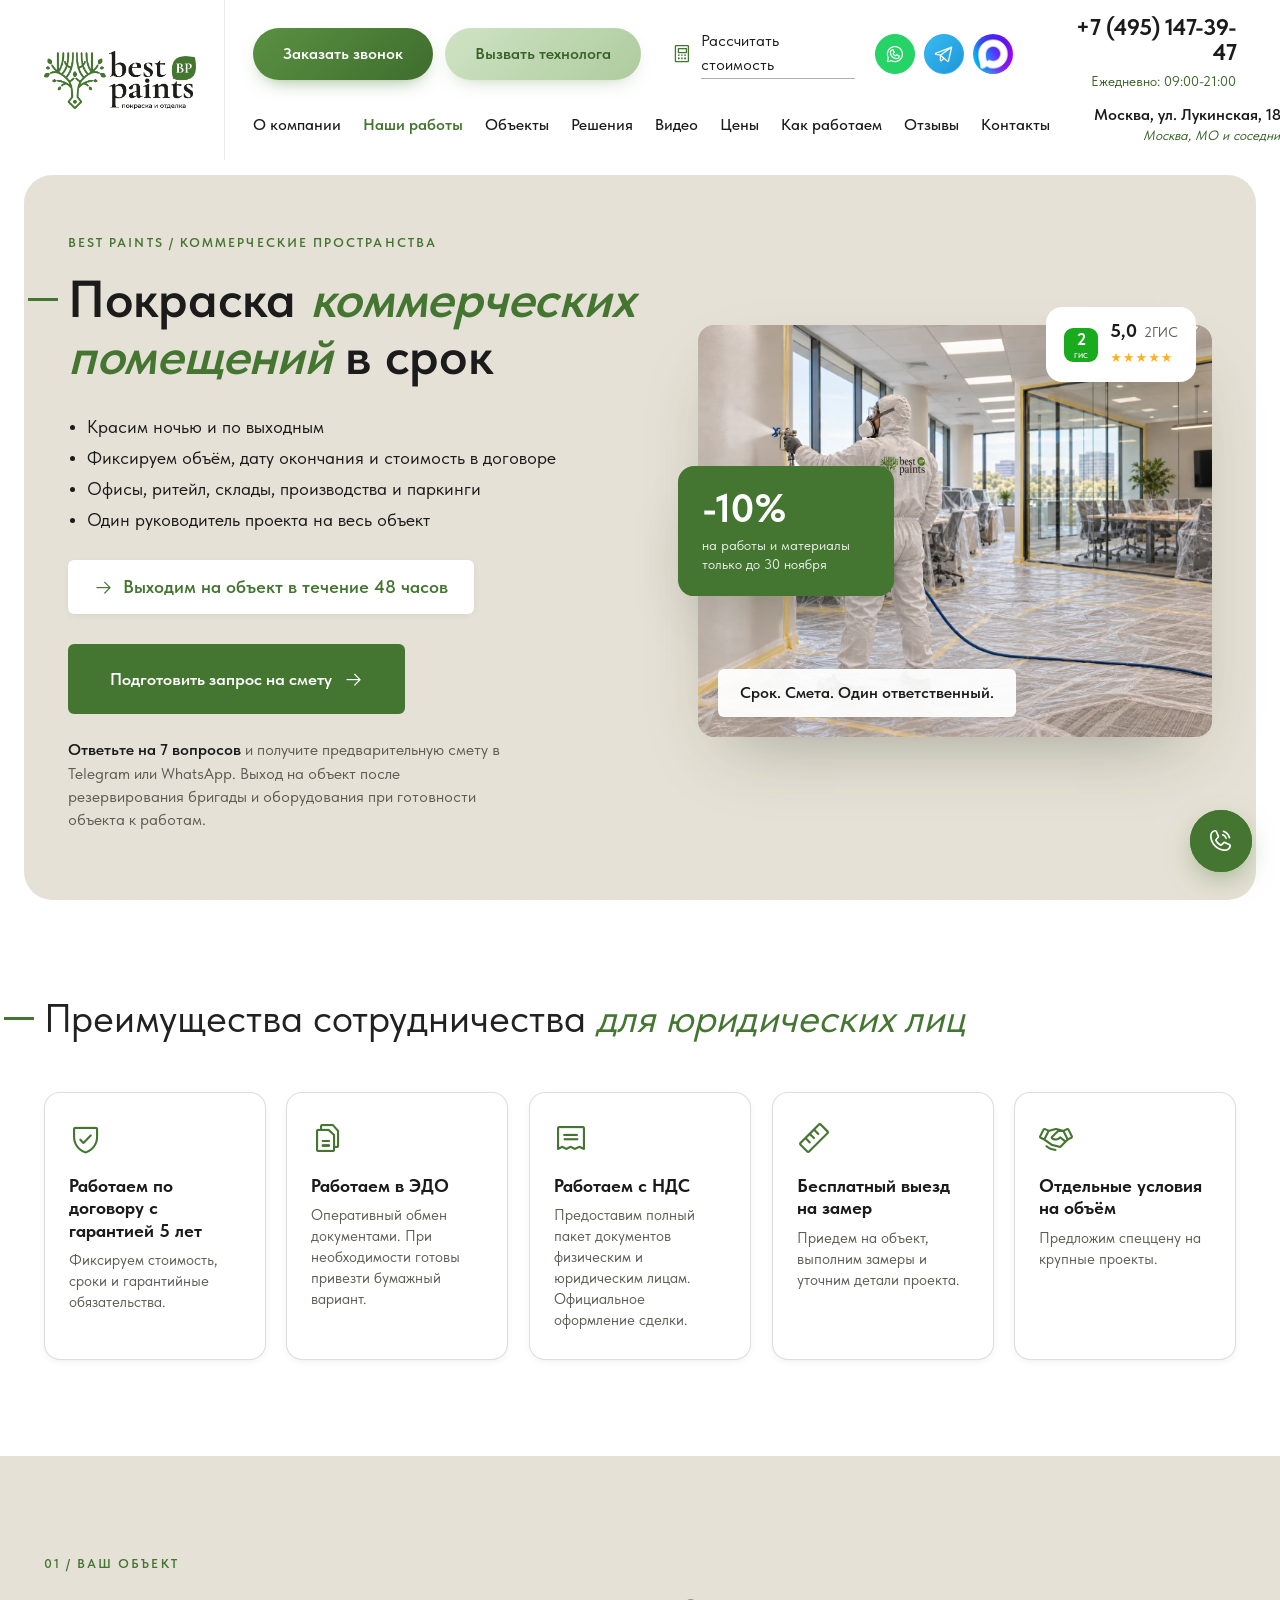
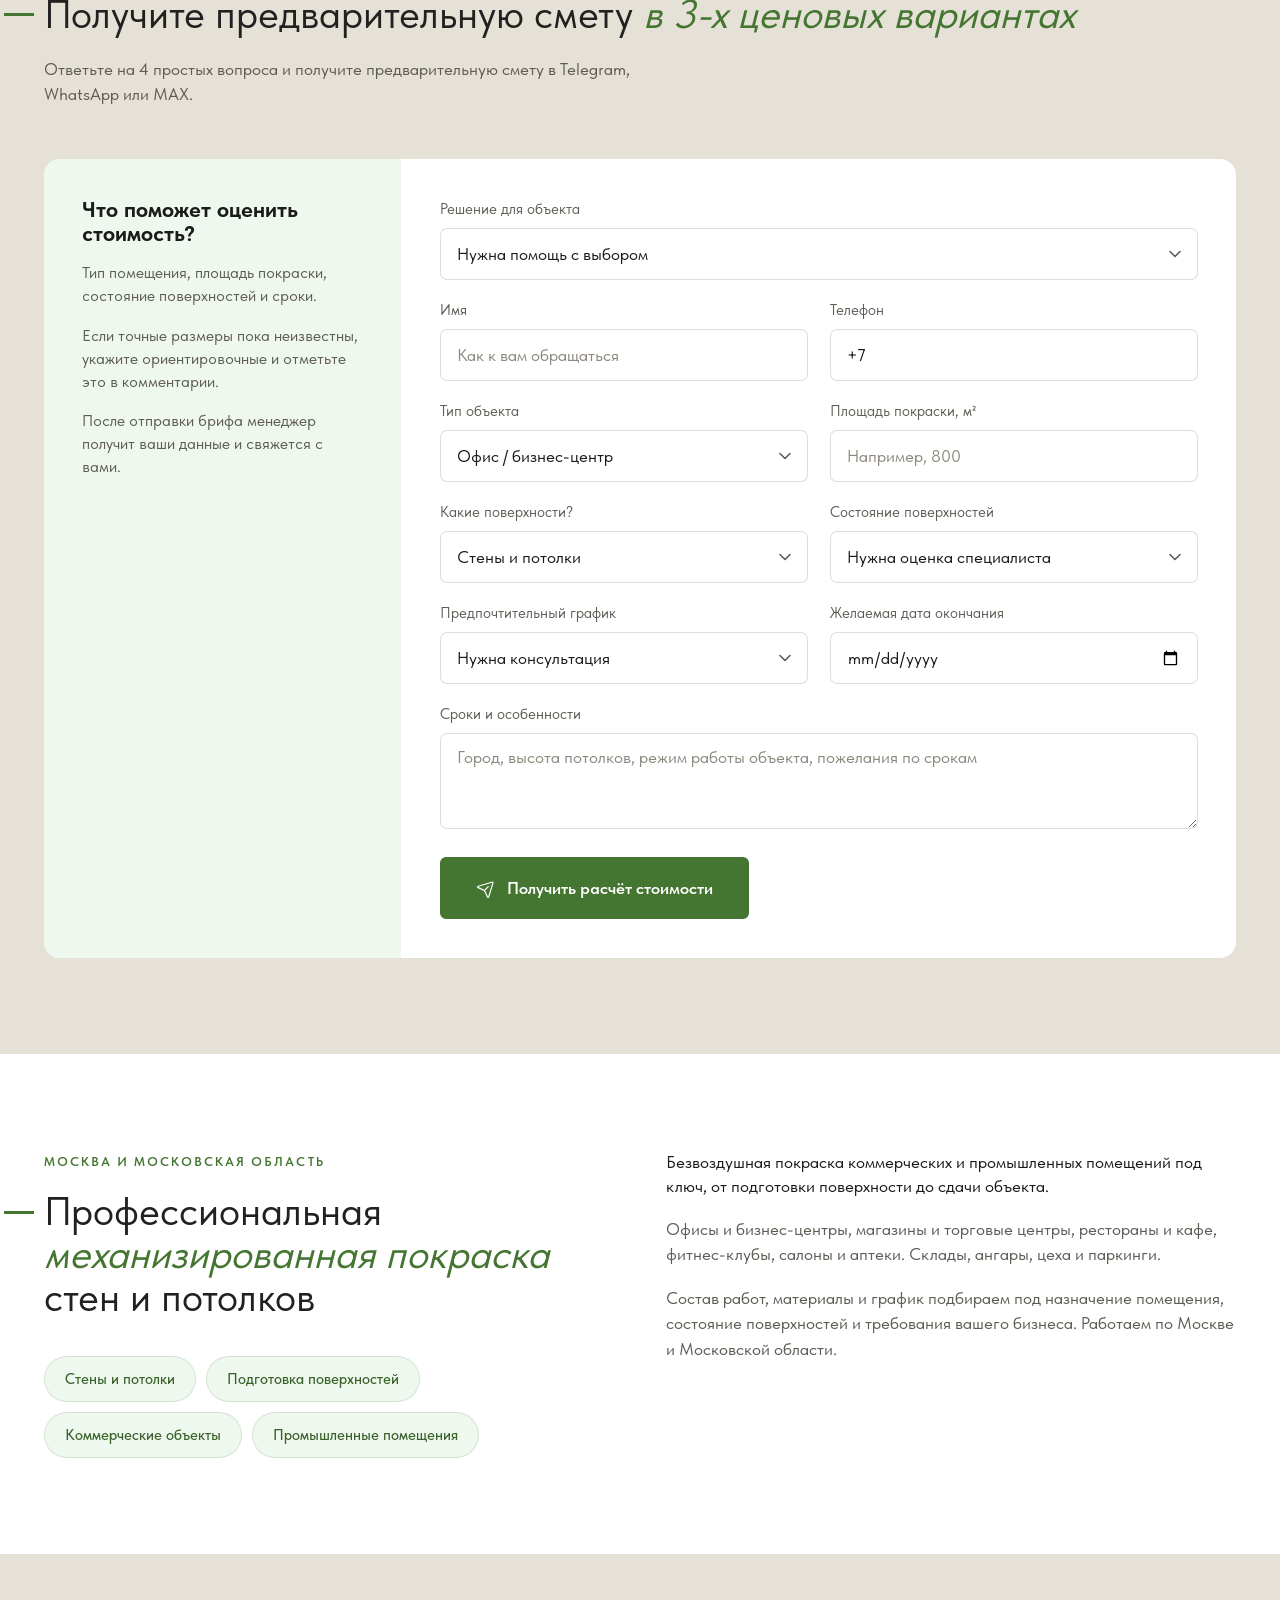
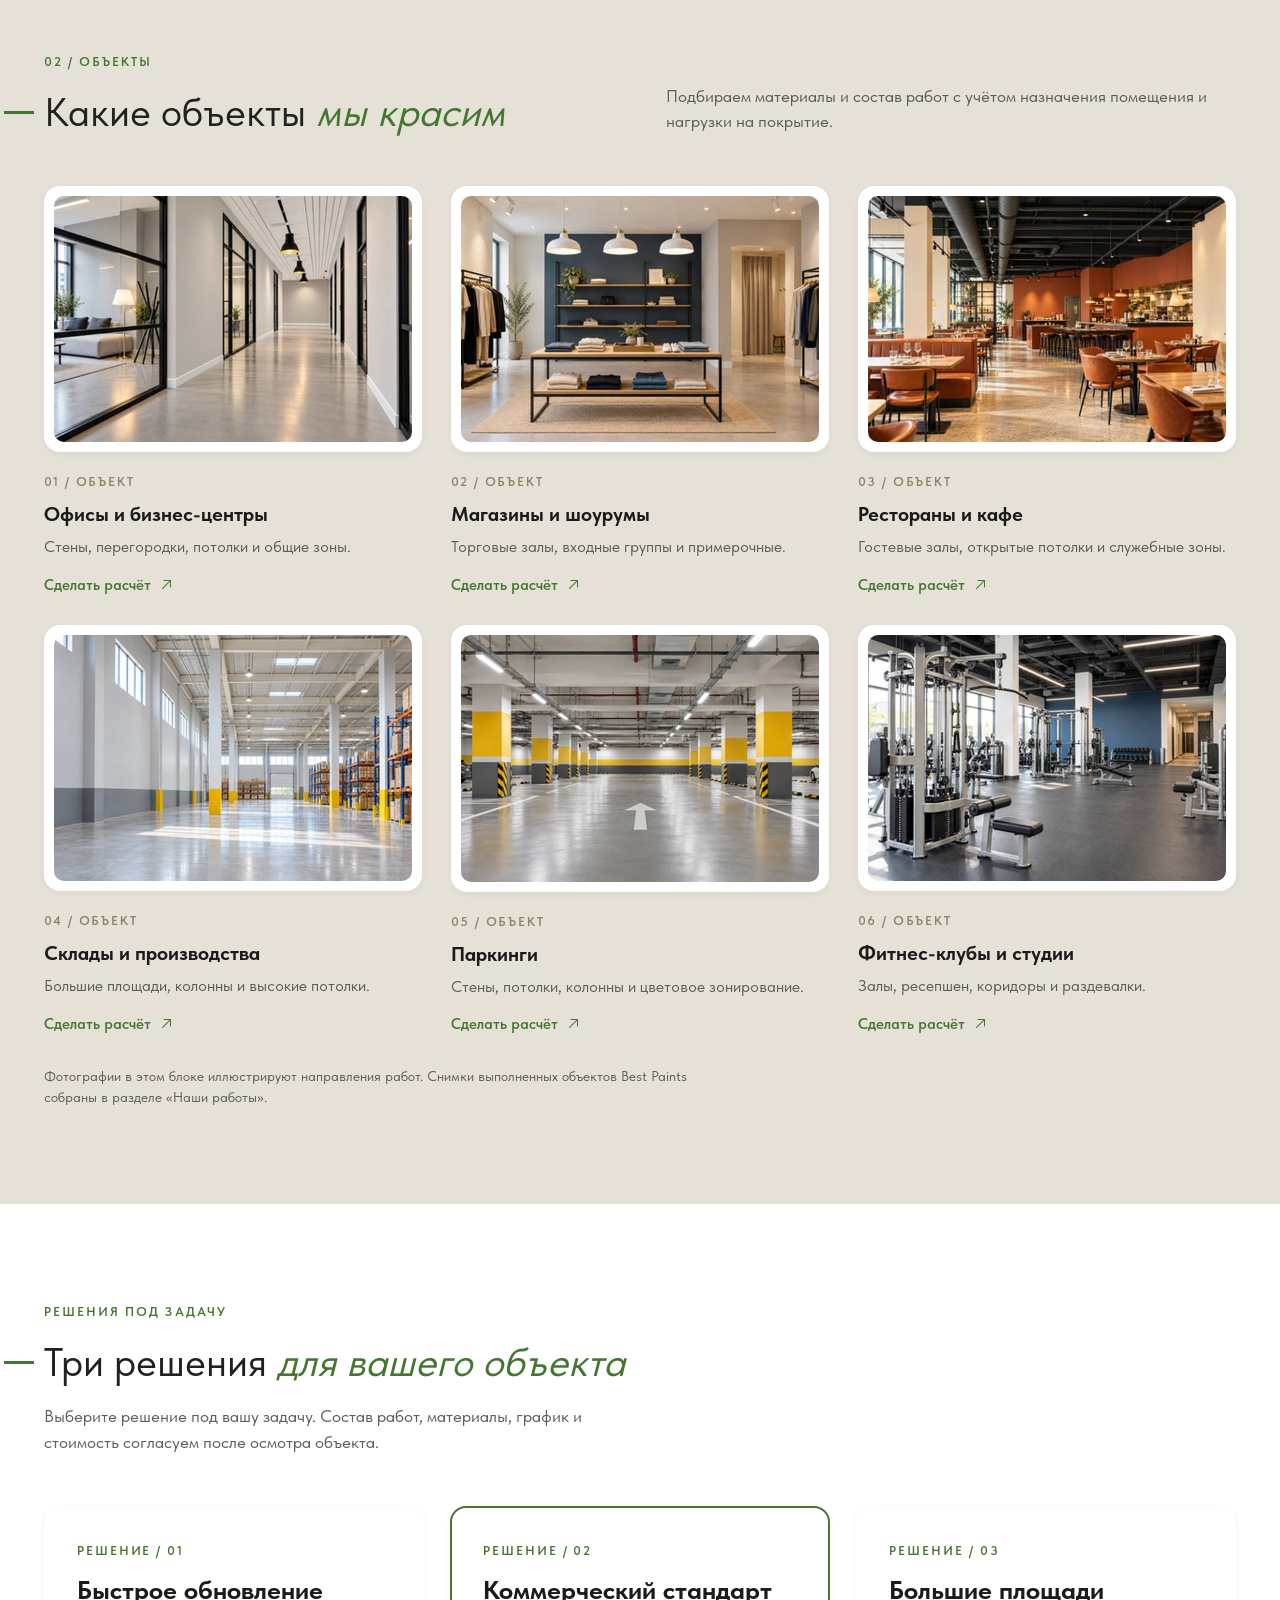
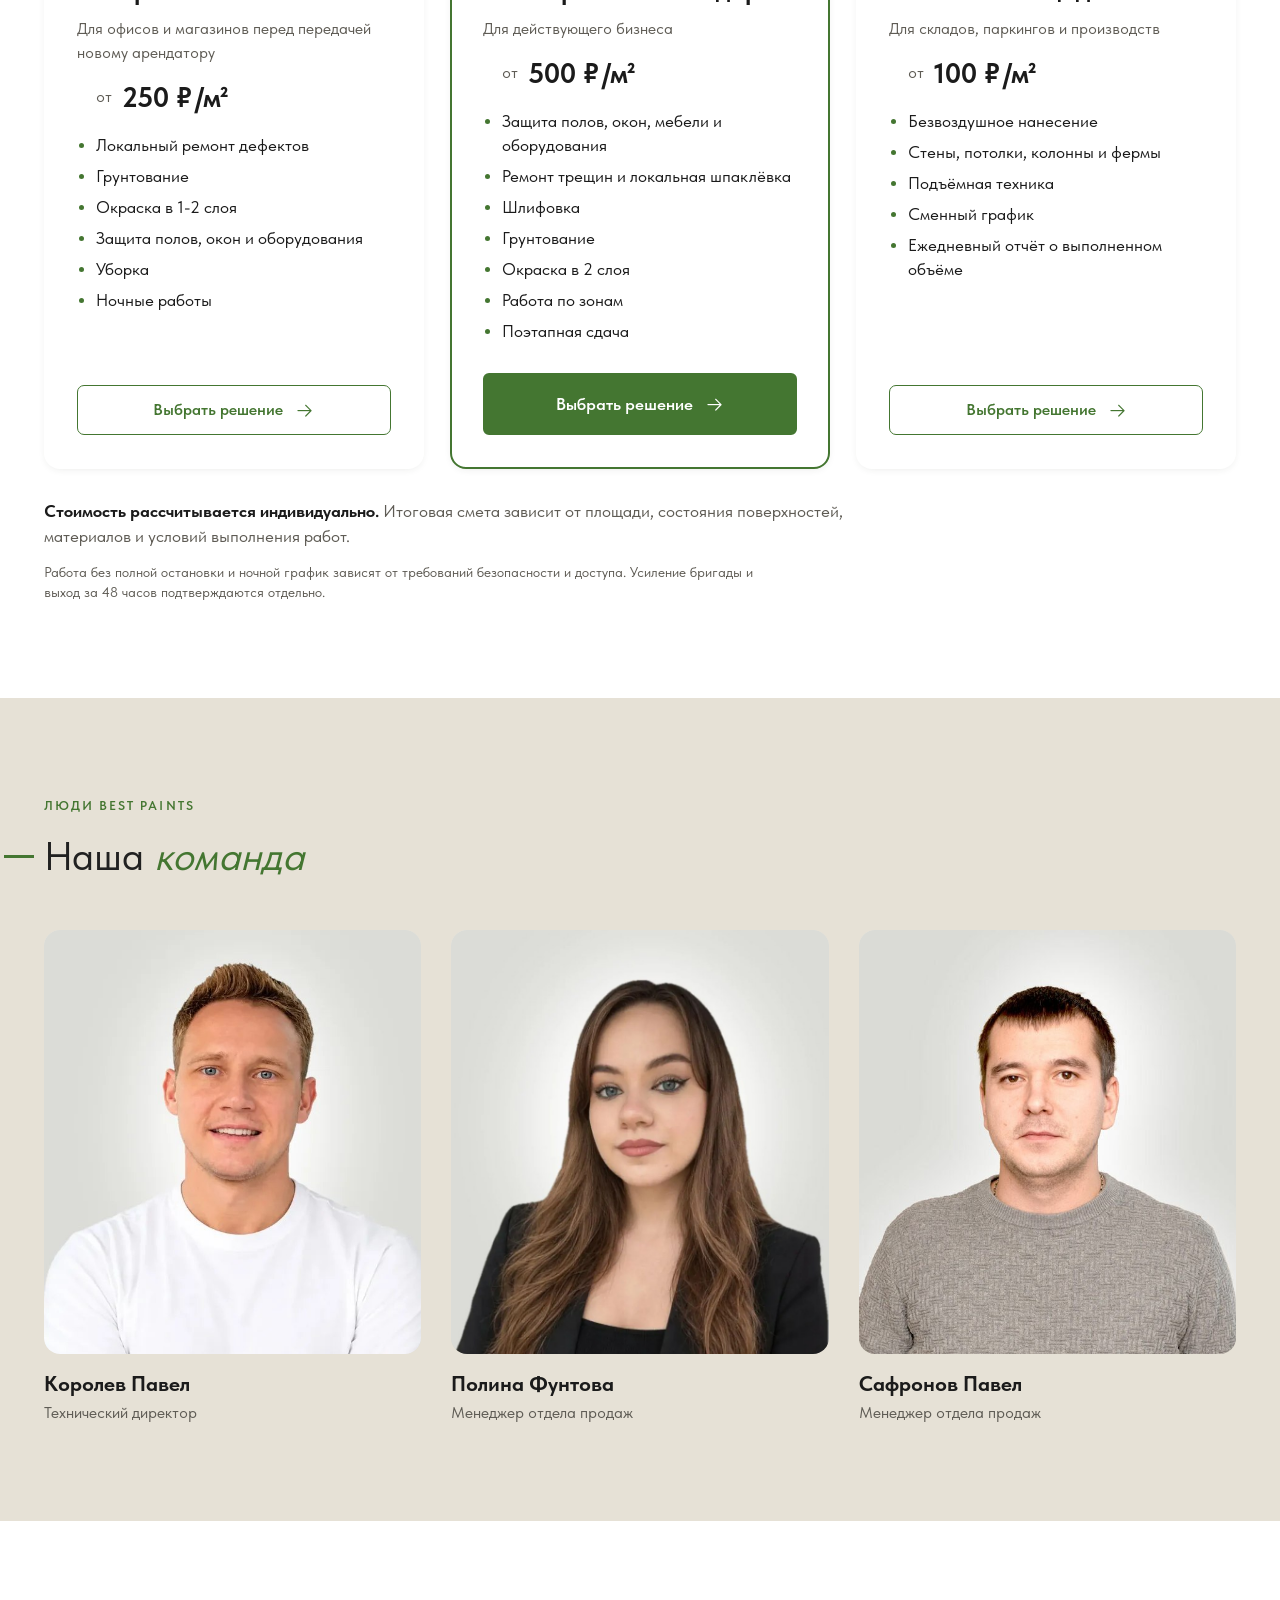
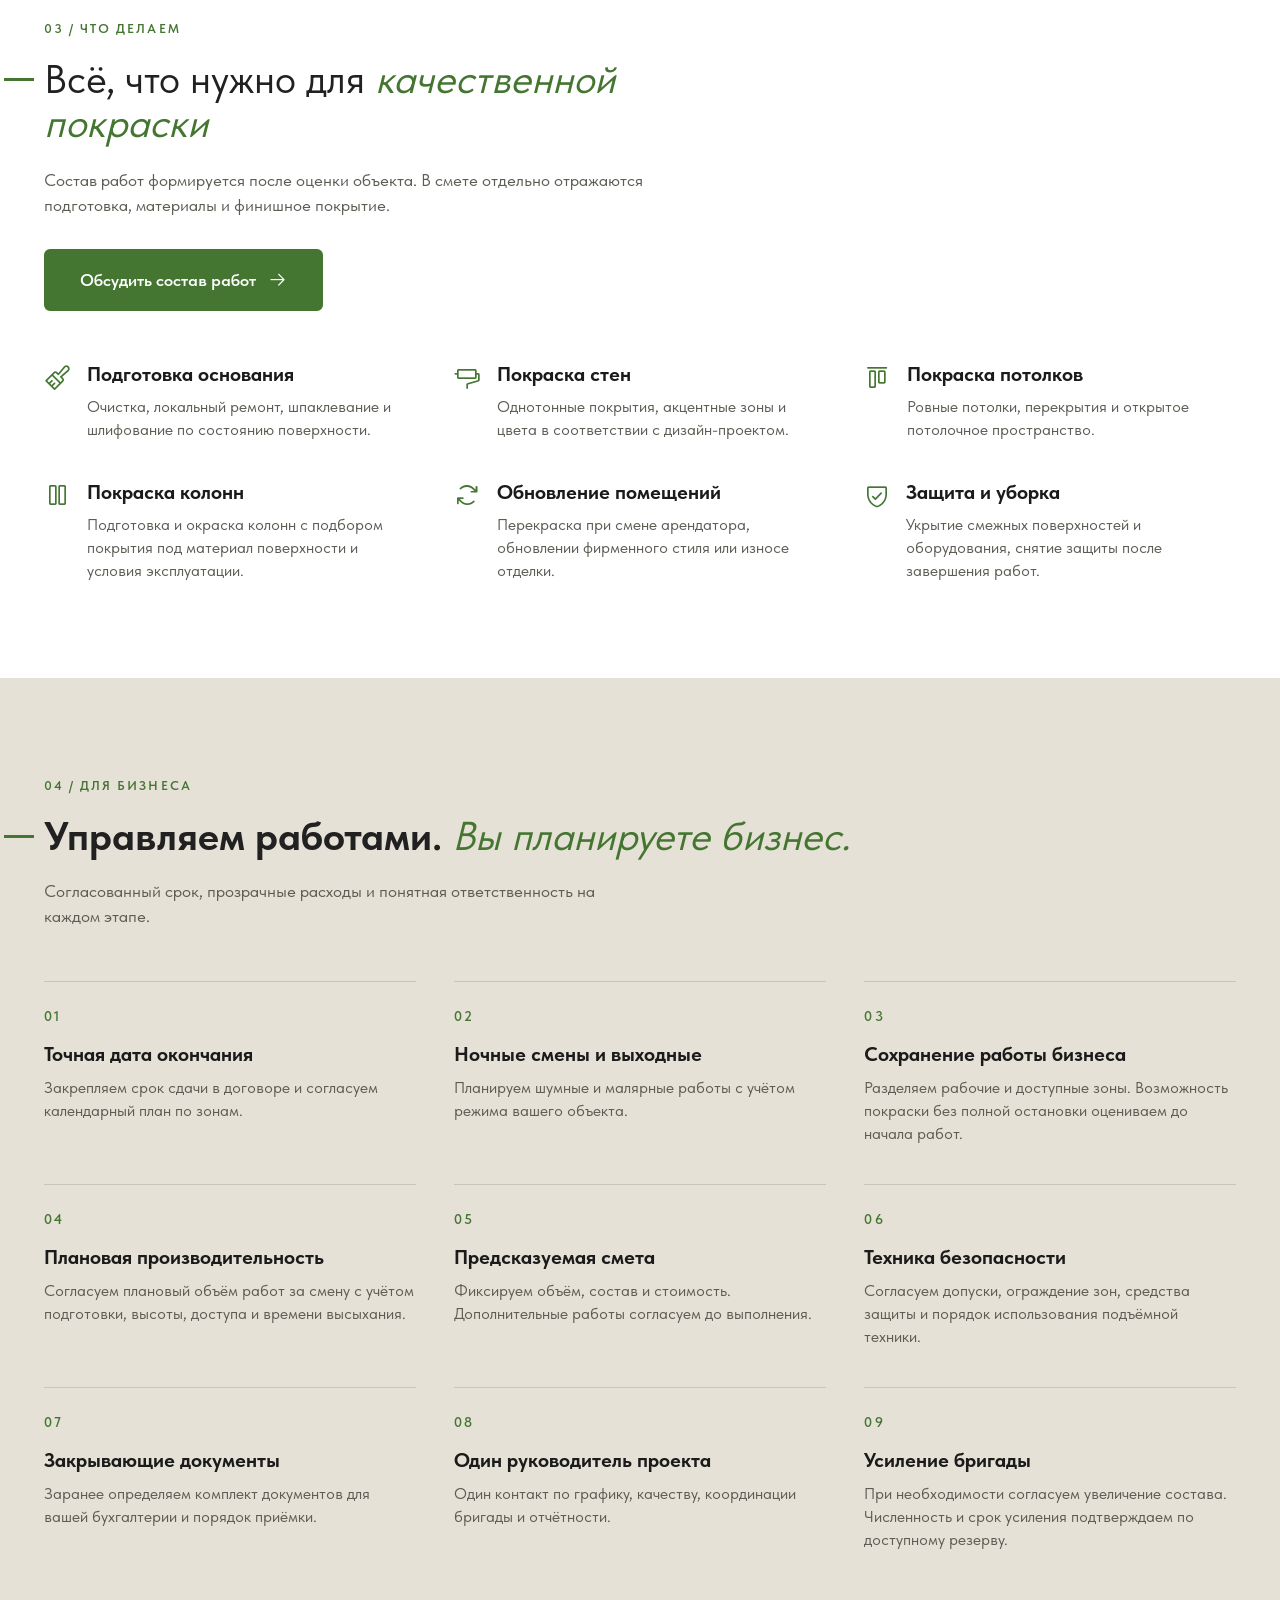
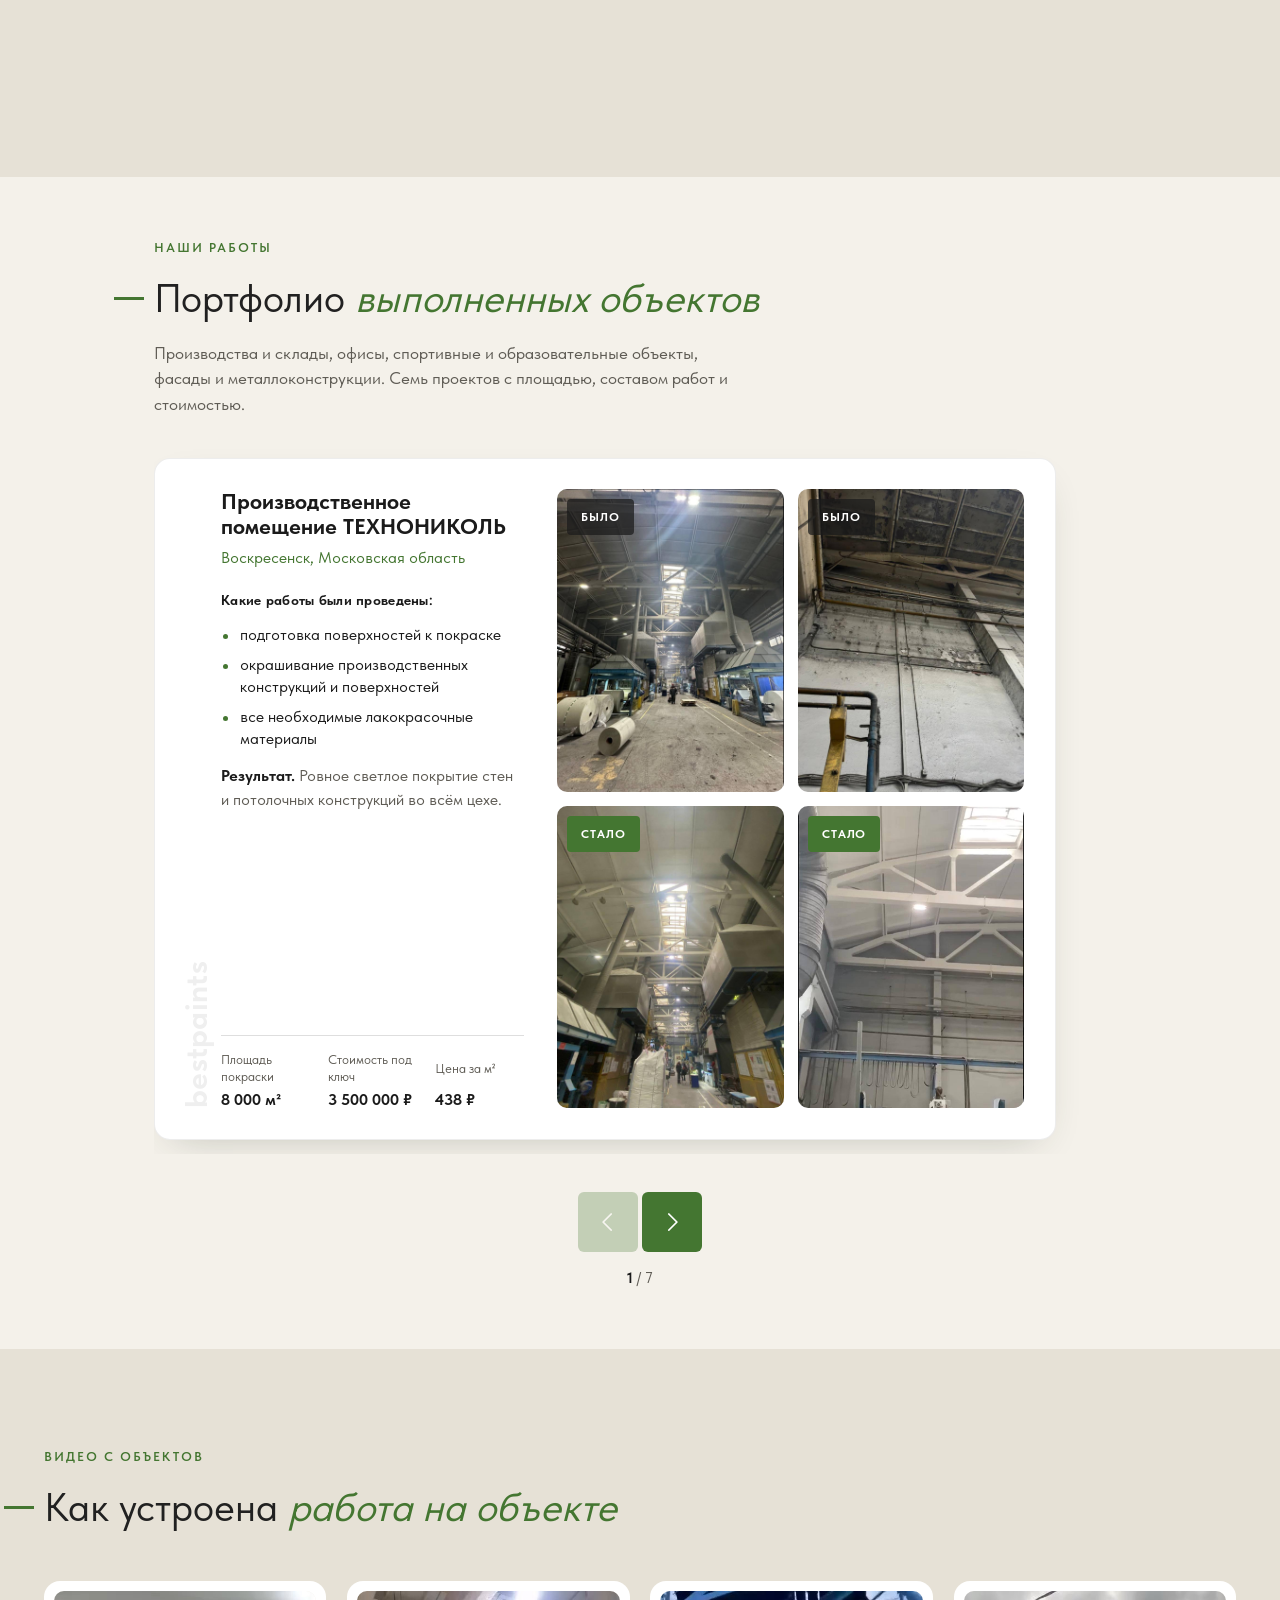
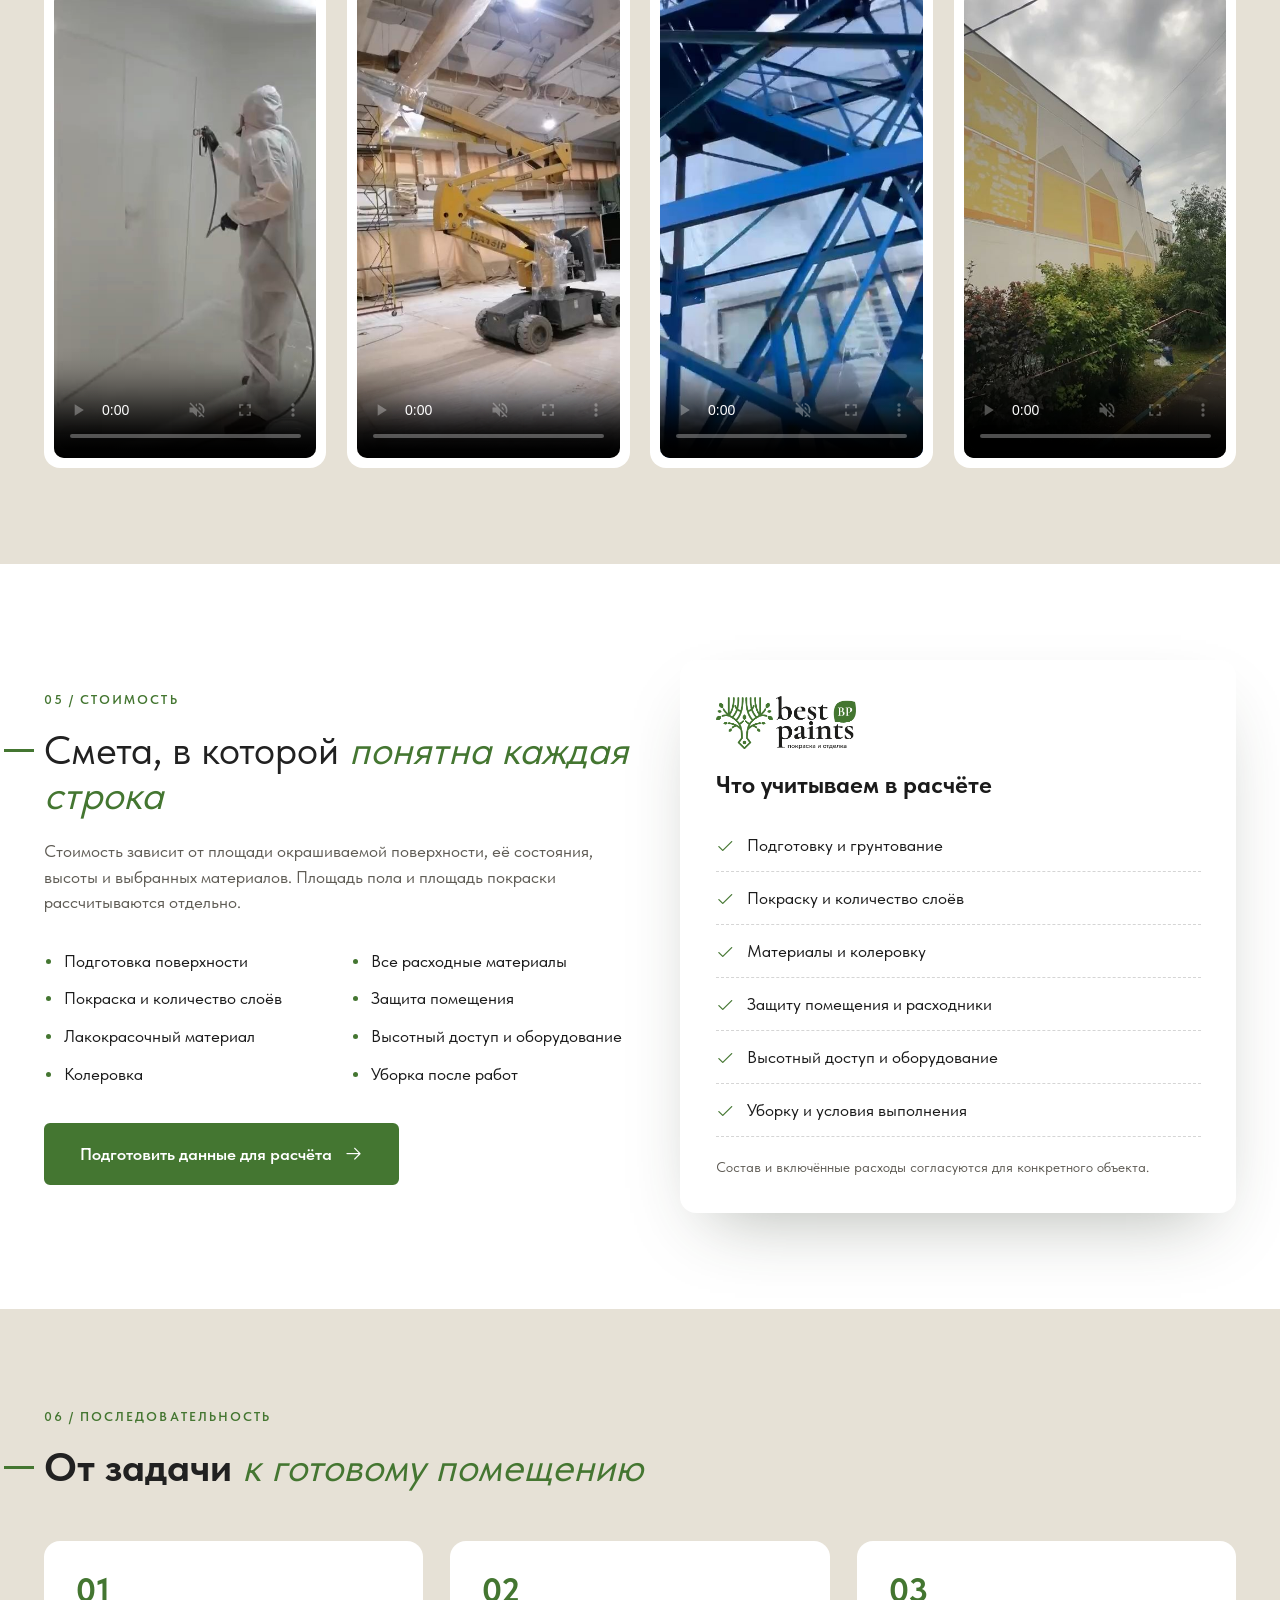
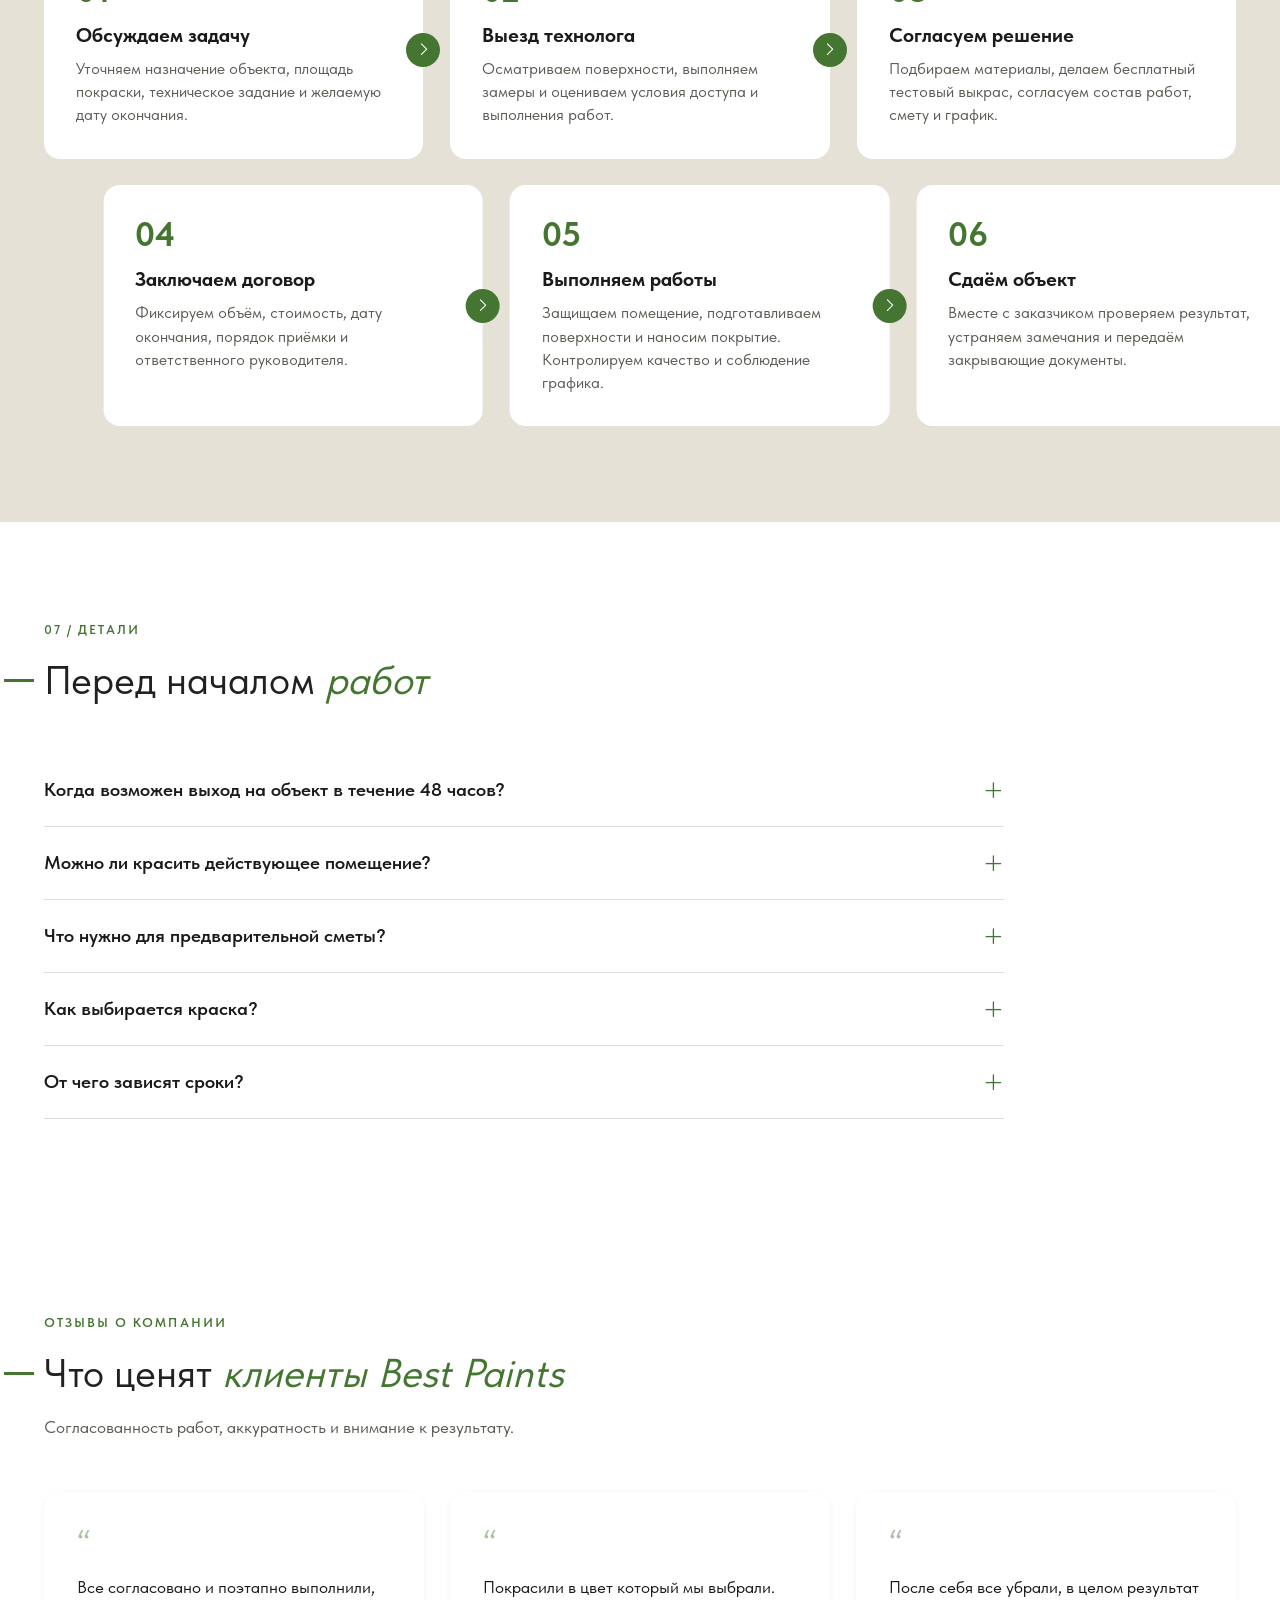
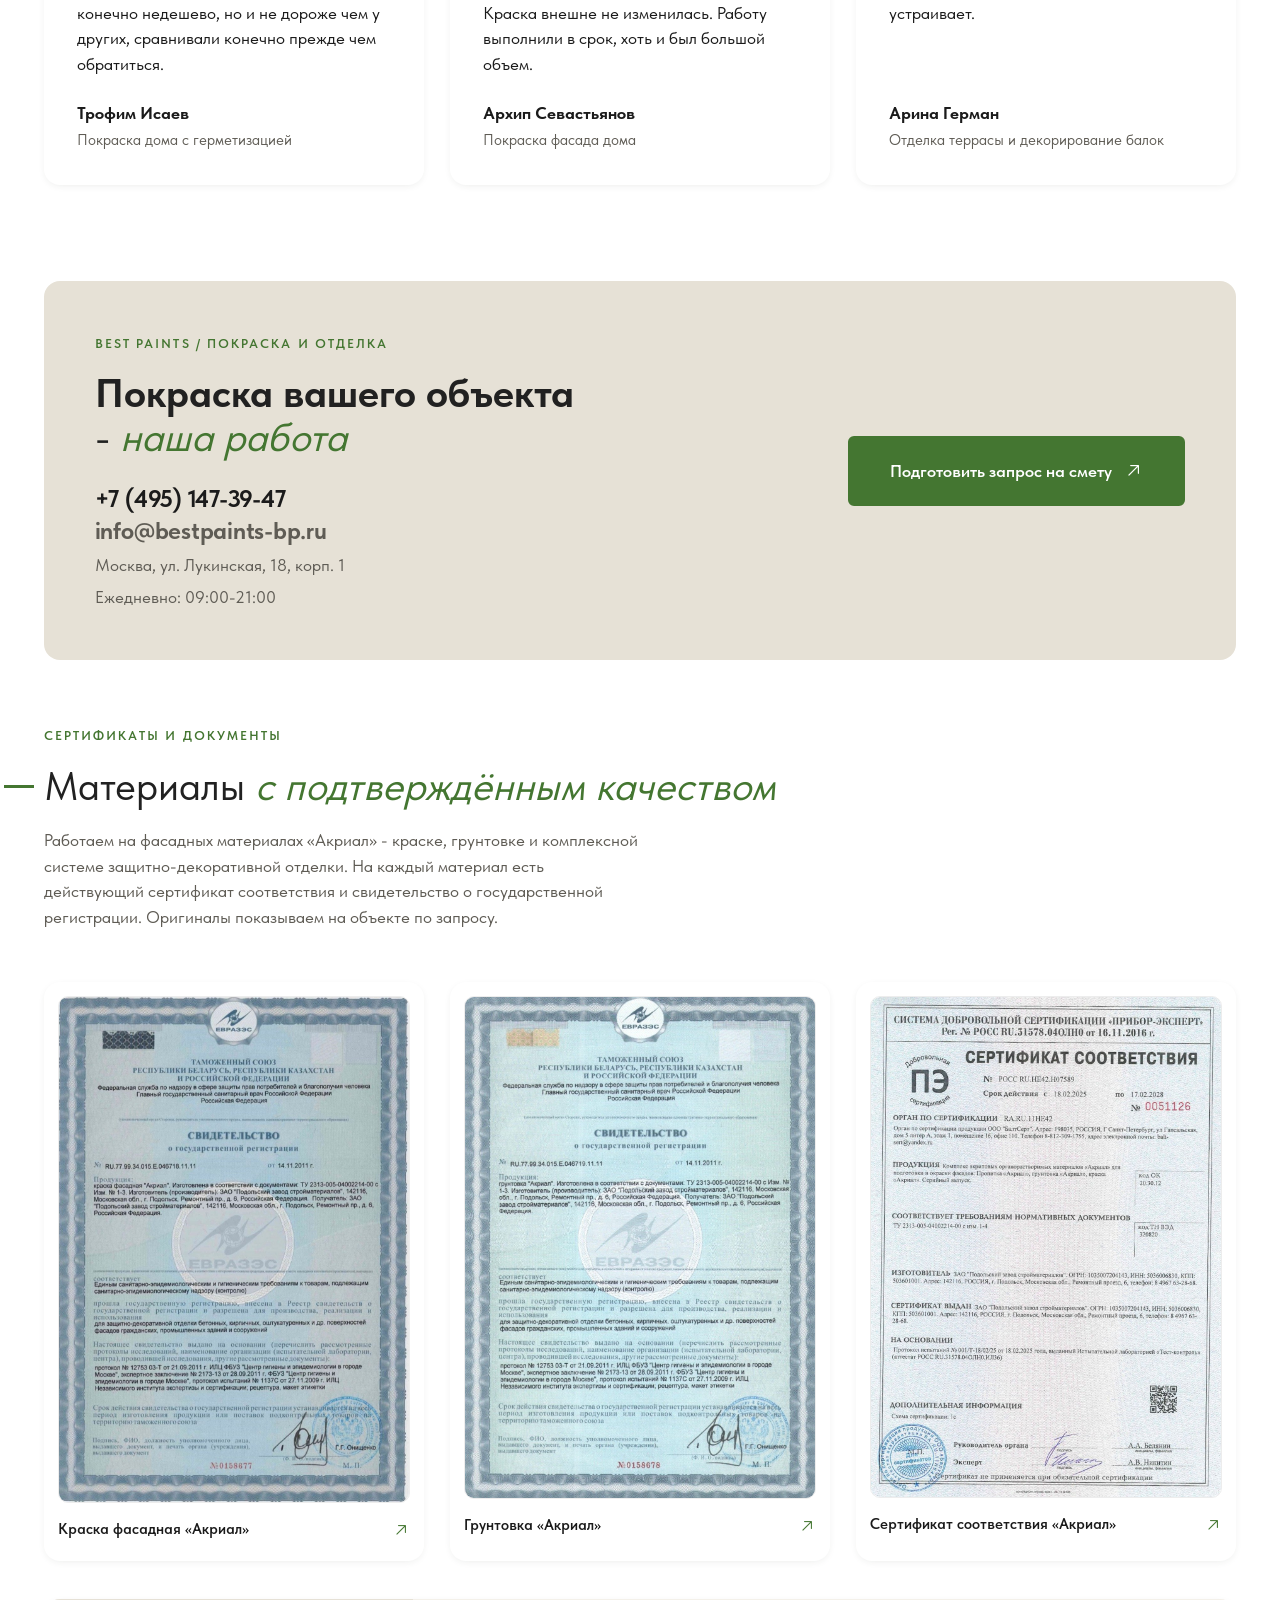
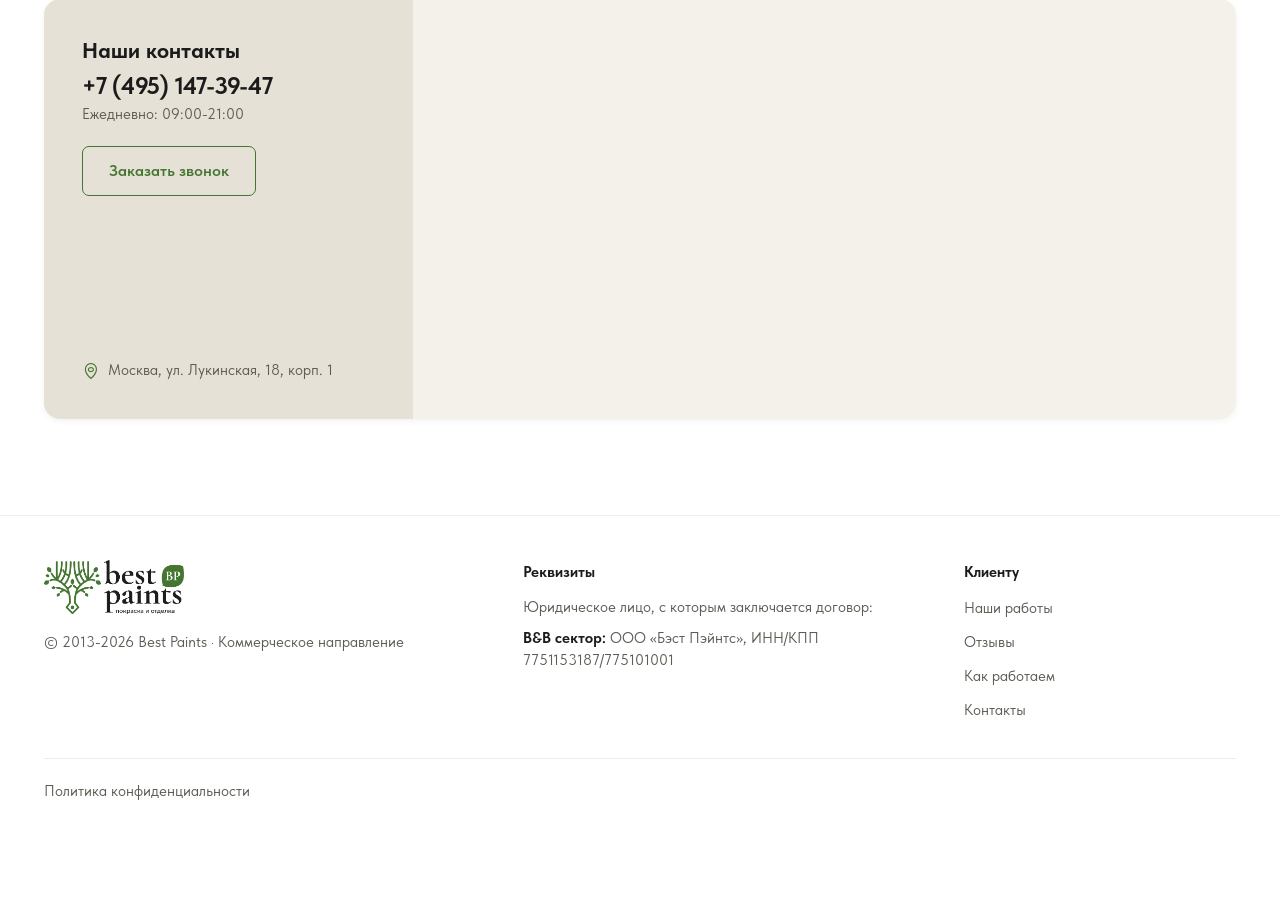
==== commit 75b15068: "Новые тексты брифа и модалок, скидка 10% в окне мессенджеров - бриф: «Получите предварительную смету" ====
--- a/index.html
+++ b/index.html
@@ -371,10 +371,10 @@
 
     <div class="sec-head reveal">
       <span class="eyebrow">01 / Ваш объект</span>
-      <h2 class="h2 dashed">Начнём <em class="accent">с понятного задания</em></h2>
+      <h2 class="h2 dashed">Получите предварительную смету <em class="accent">в 3-х ценовых вариантах</em></h2>
       <p class="body">
-        Выберите параметры помещения и отправьте бриф нам в Telegram или MAX -
-        вместе с ним можно сразу прислать фотографии или план.
+        Ответьте на 4 простых вопроса и получите предварительную смету
+        в Telegram, WhatsApp или MAX.
       </p>
     </div>
 
@@ -1574,7 +1574,7 @@
 <dialog class="modal callback-channels" id="callback-channels" aria-labelledby="callback-channels-title">
   <button class="modal__close" type="button" data-modal-close aria-label="Закрыть"><i class="ph ph-x" aria-hidden="true"></i></button>
   <div class="modal__in">
-    <h3 id="callback-channels-title">Напишите <em class="accent">и сохраните за собой скидку!</em></h3>
+    <h3 id="callback-channels-title">Напишите <em class="accent">и сохраните за собой скидку 10% на работы!</em></h3>
     <p>Выберите мессенджер и напишите нам сообщение.</p>
 
     <div class="modal__btns">
@@ -1630,8 +1630,8 @@
 <dialog class="modal" id="technologist" aria-labelledby="technologist-title">
   <button class="modal__close" type="button" data-modal-close aria-label="Закрыть"><i class="ph ph-x" aria-hidden="true"></i></button>
   <div class="modal__in">
-    <h3 id="technologist-title">Вызвать <em class="accent">технолога</em></h3>
-    <p>Оставьте имя и телефон - согласуем удобное время выезда на объект.</p>
+    <h3 id="technologist-title">Закажите бесплатный <em class="accent">выезд замерщика</em></h3>
+    <p>Заполните форму для вызова замерщика.</p>
 
     <form class="tech-form" id="tech-form">
       <div class="field field--full">
--- a/assets/styles.css
+++ b/assets/styles.css
@@ -1173,7 +1173,7 @@
 }
 .modal__close:hover{ background:var(--bg-soft); }
 .modal__close i{ font-size:23px; }
-.modal h3{ font-size:26px; font-weight:700; line-height:1.15; }
+.modal h3{ font-size:26px; font-weight:700; line-height:1.15; padding-right:30px; } /* заголовок не заходит под крестик */
 .modal p{ margin-top:14px; font-size:16px; line-height:1.45; color:var(--ink-2); }
 .tech-form{ margin-top:24px; display:grid; gap:16px; }
 .modal__btns{ margin-top:26px; display:grid; gap:11px; }
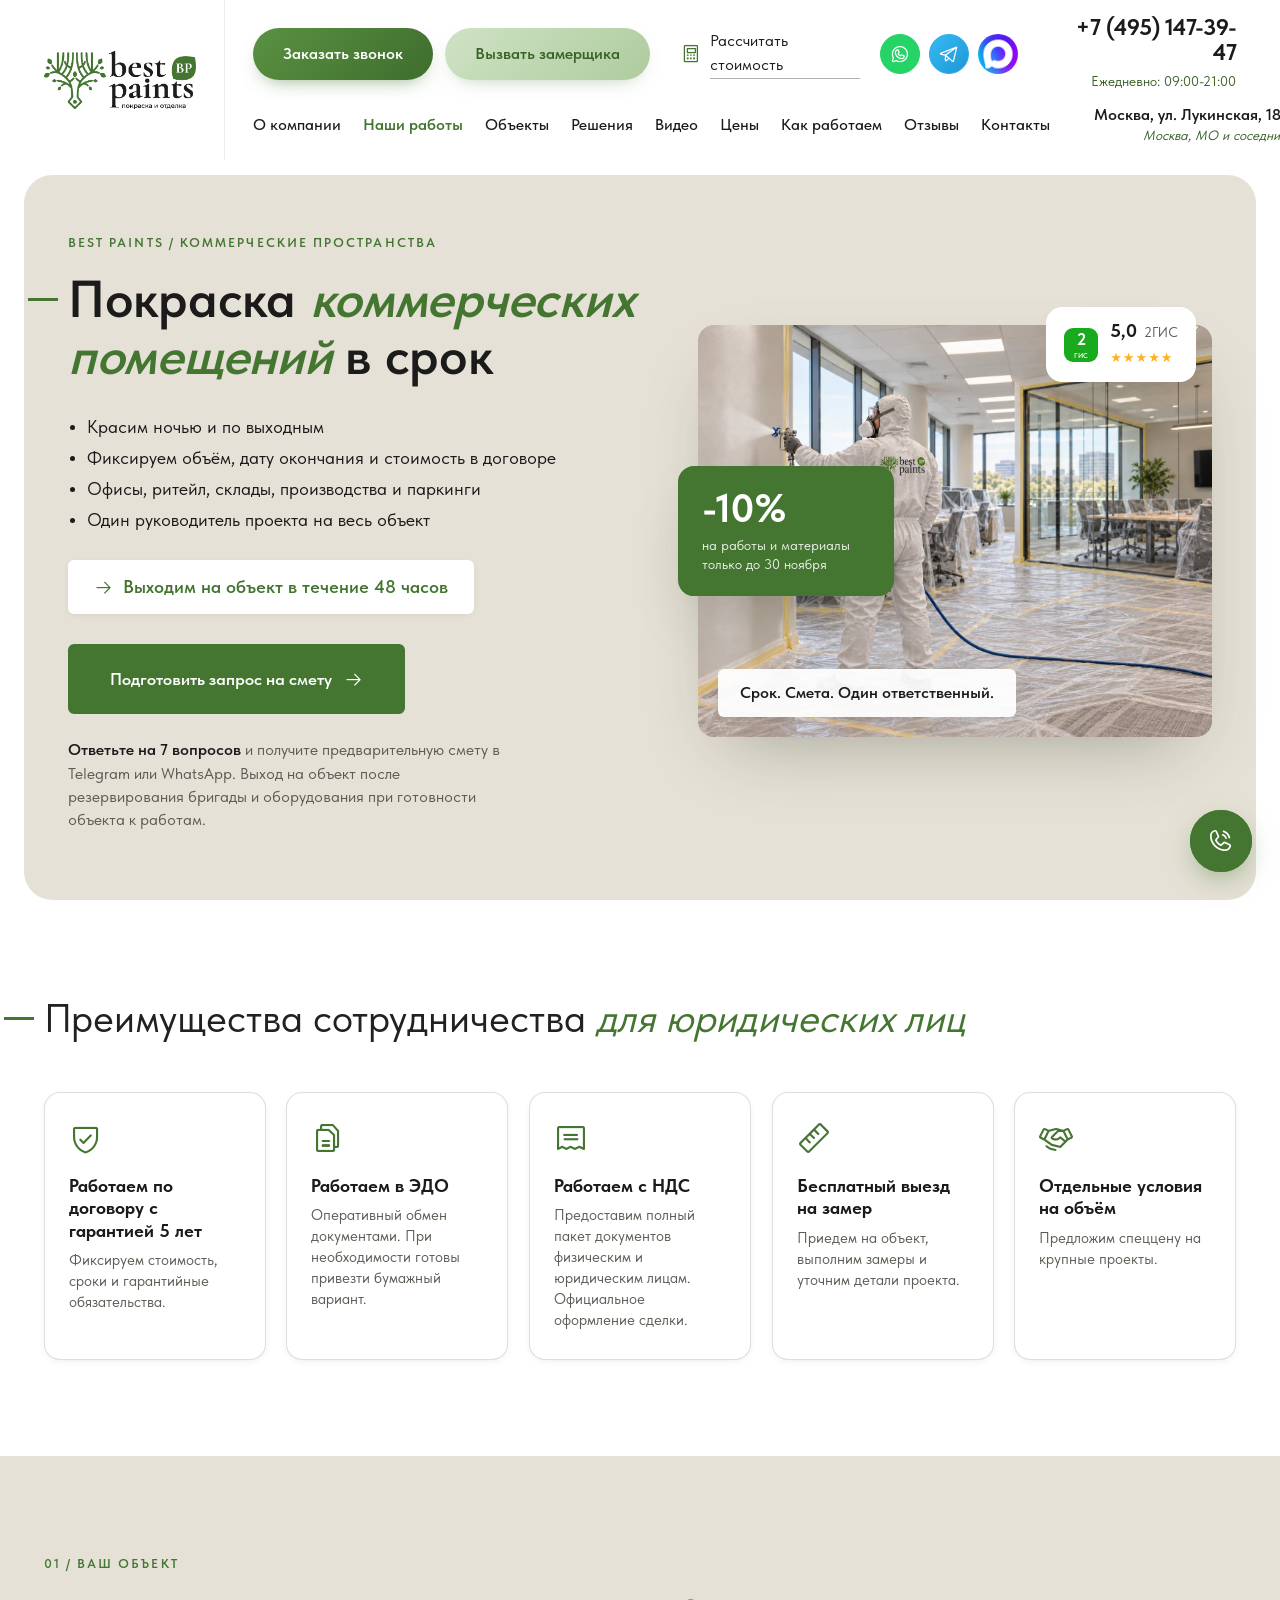
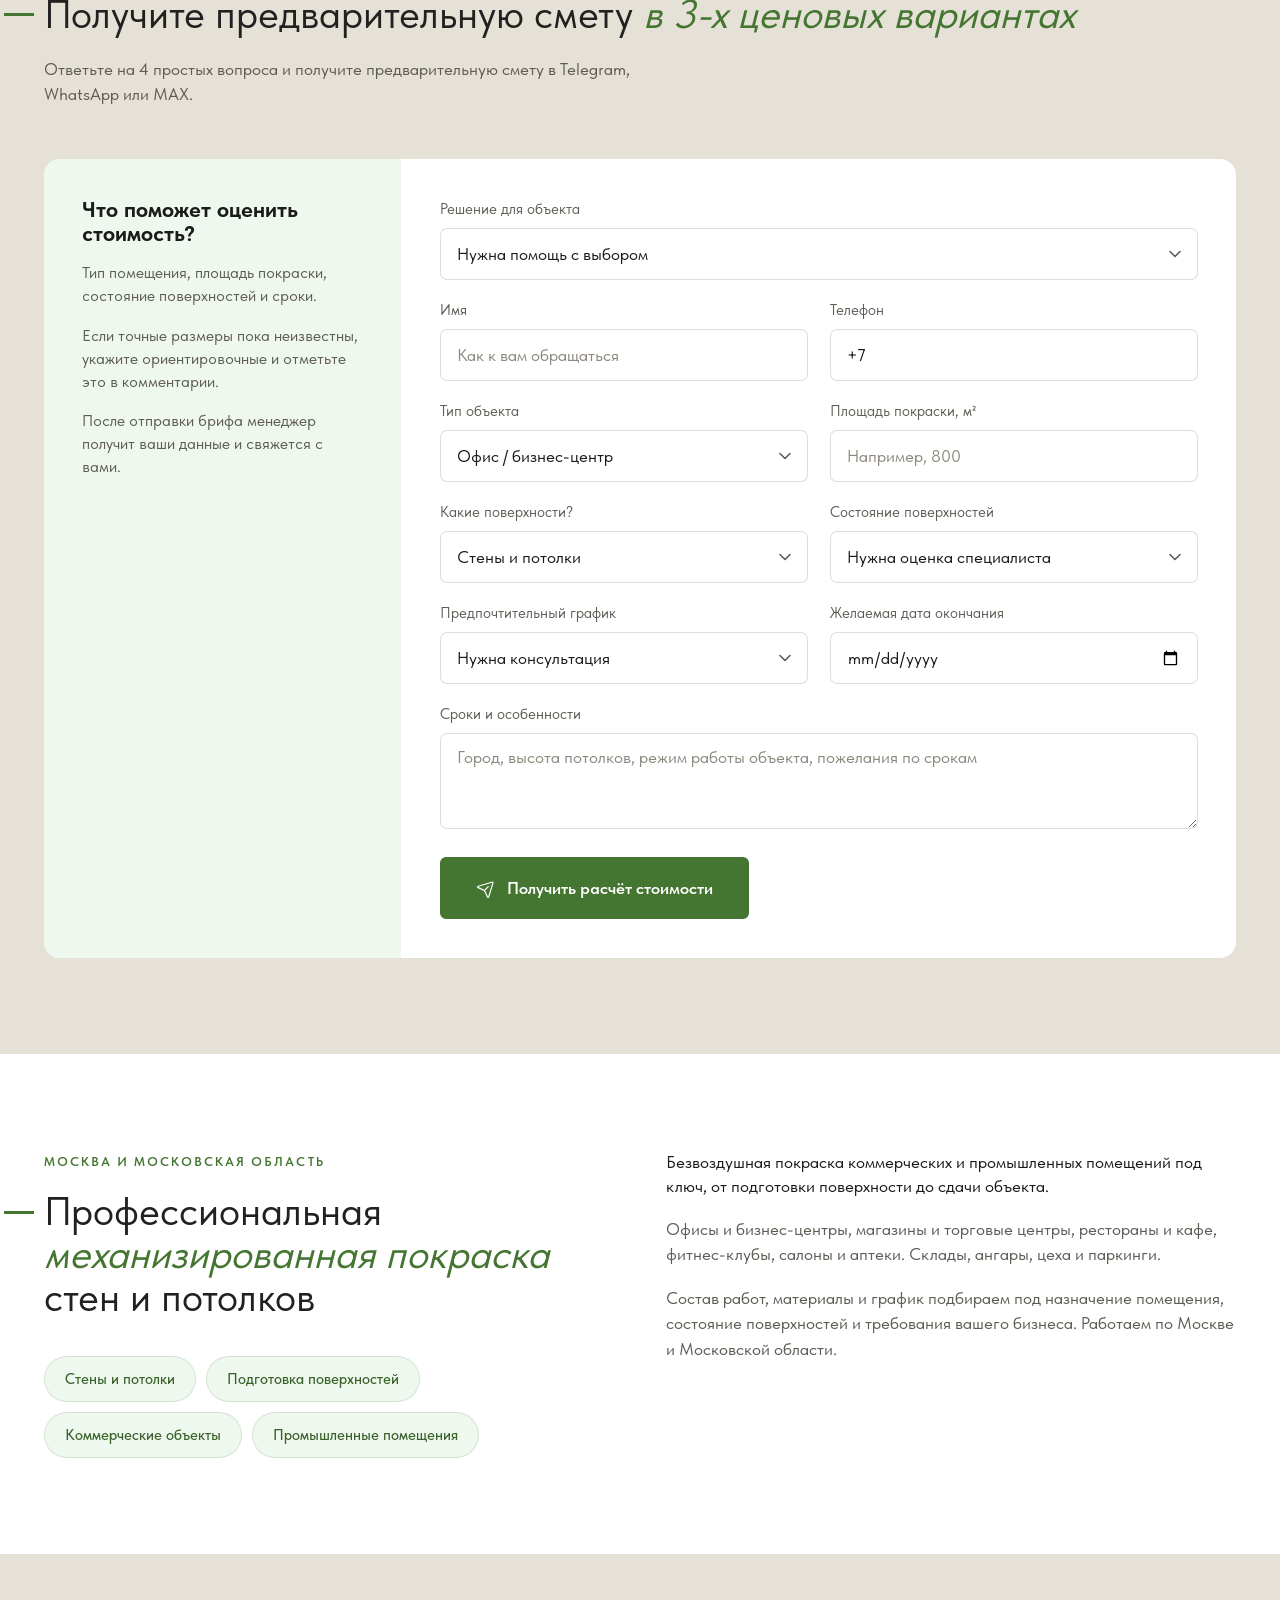
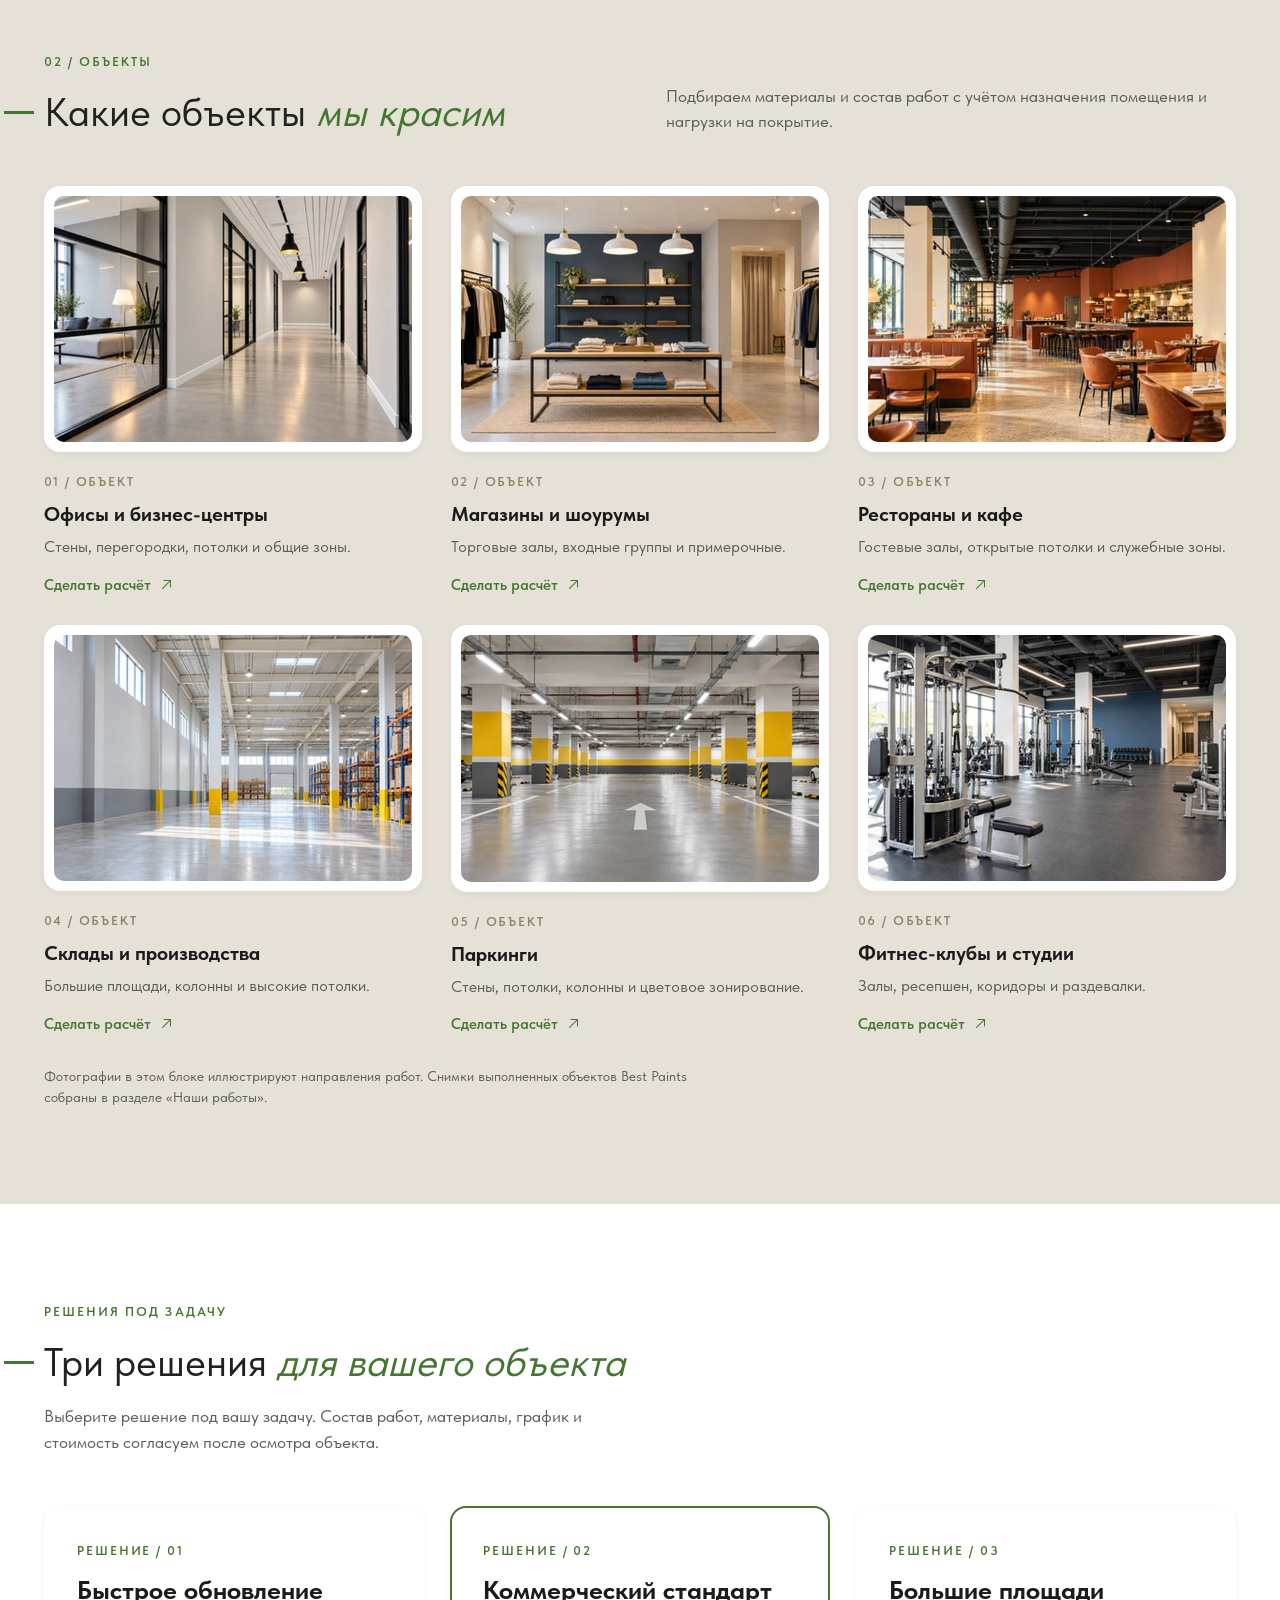
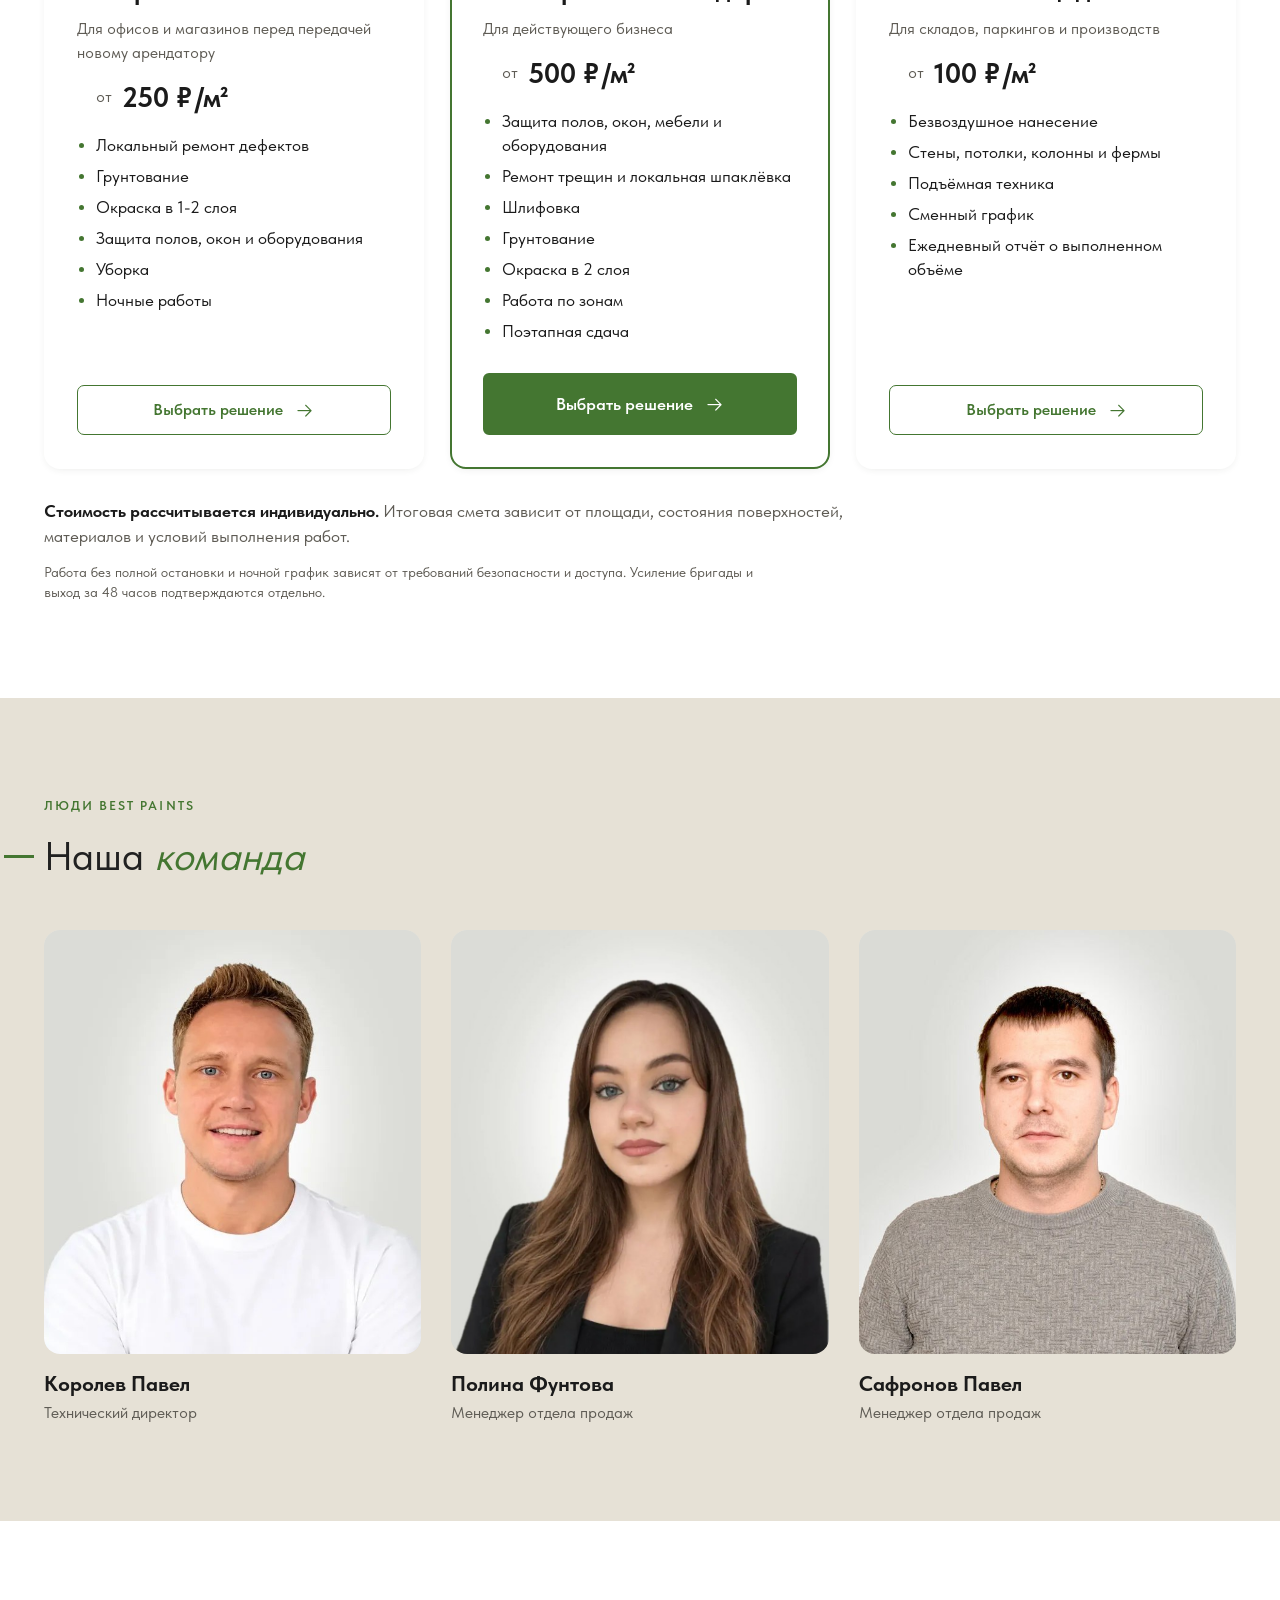
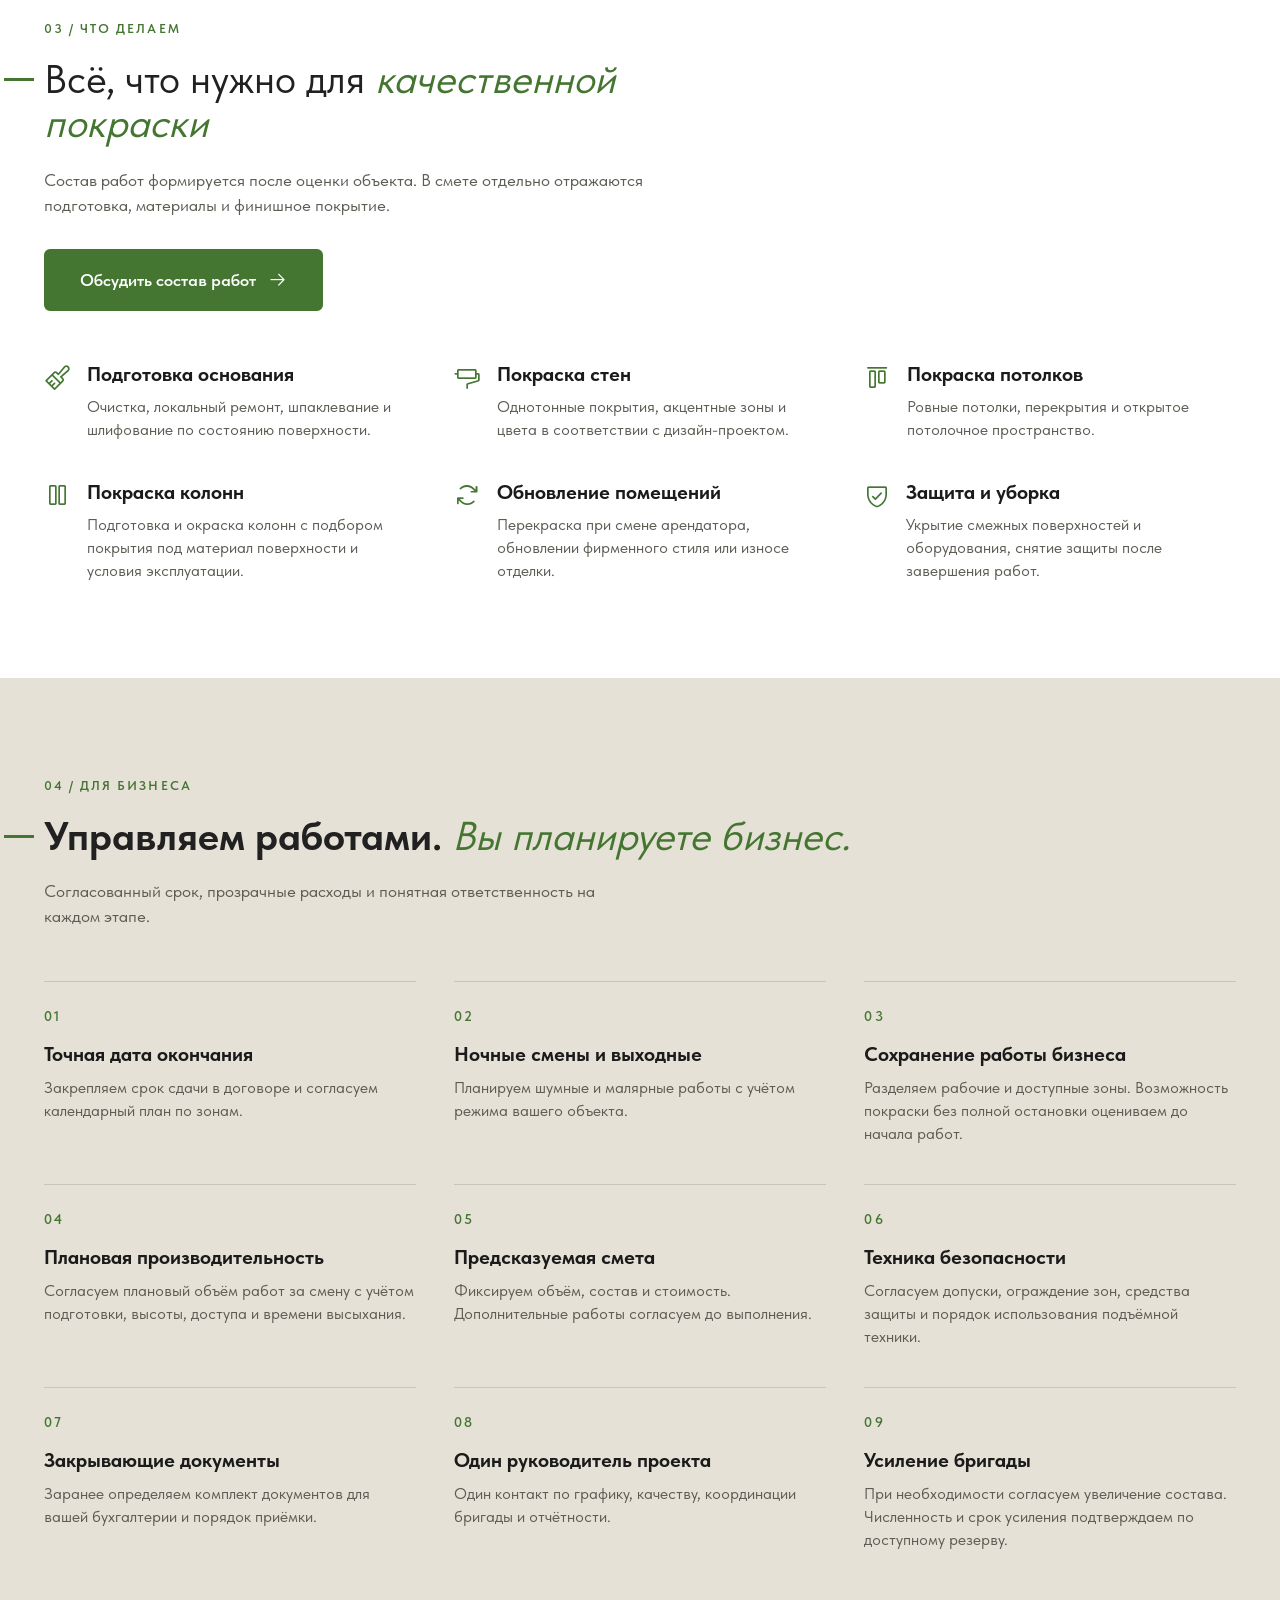
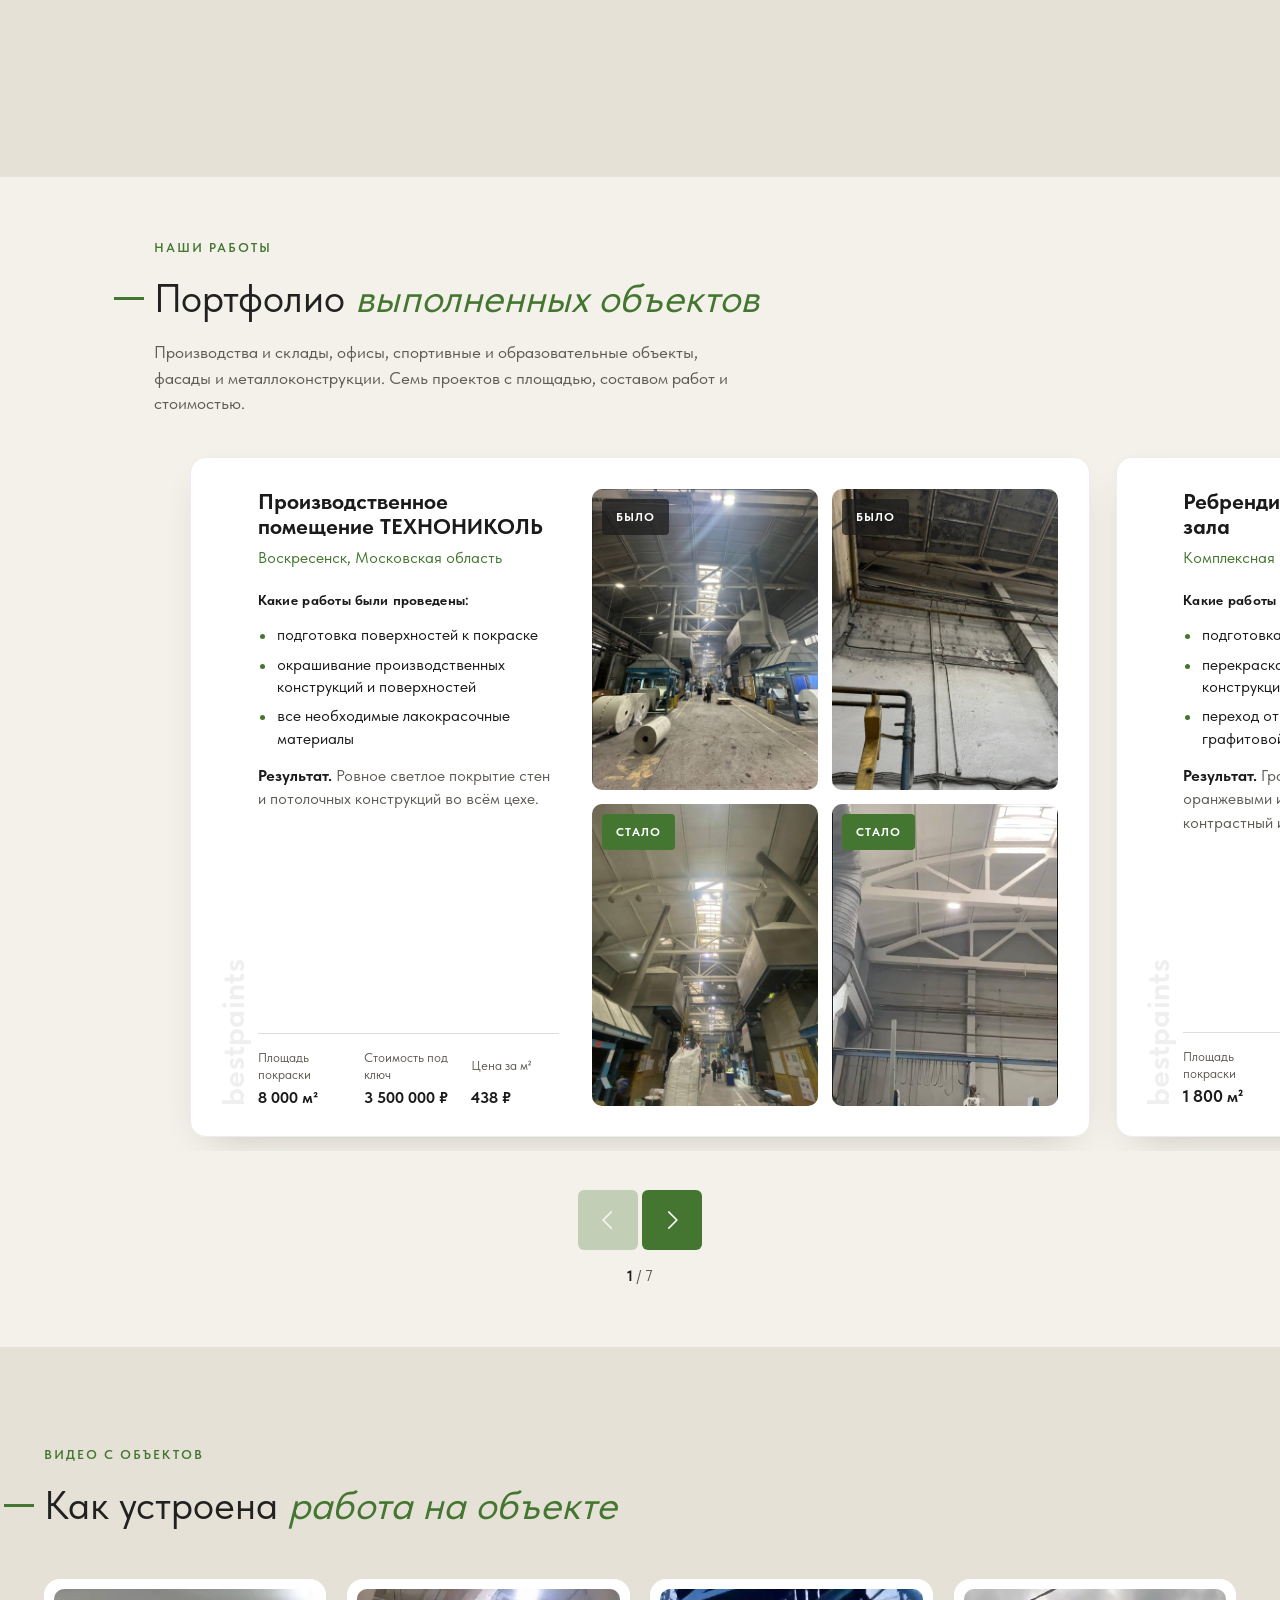
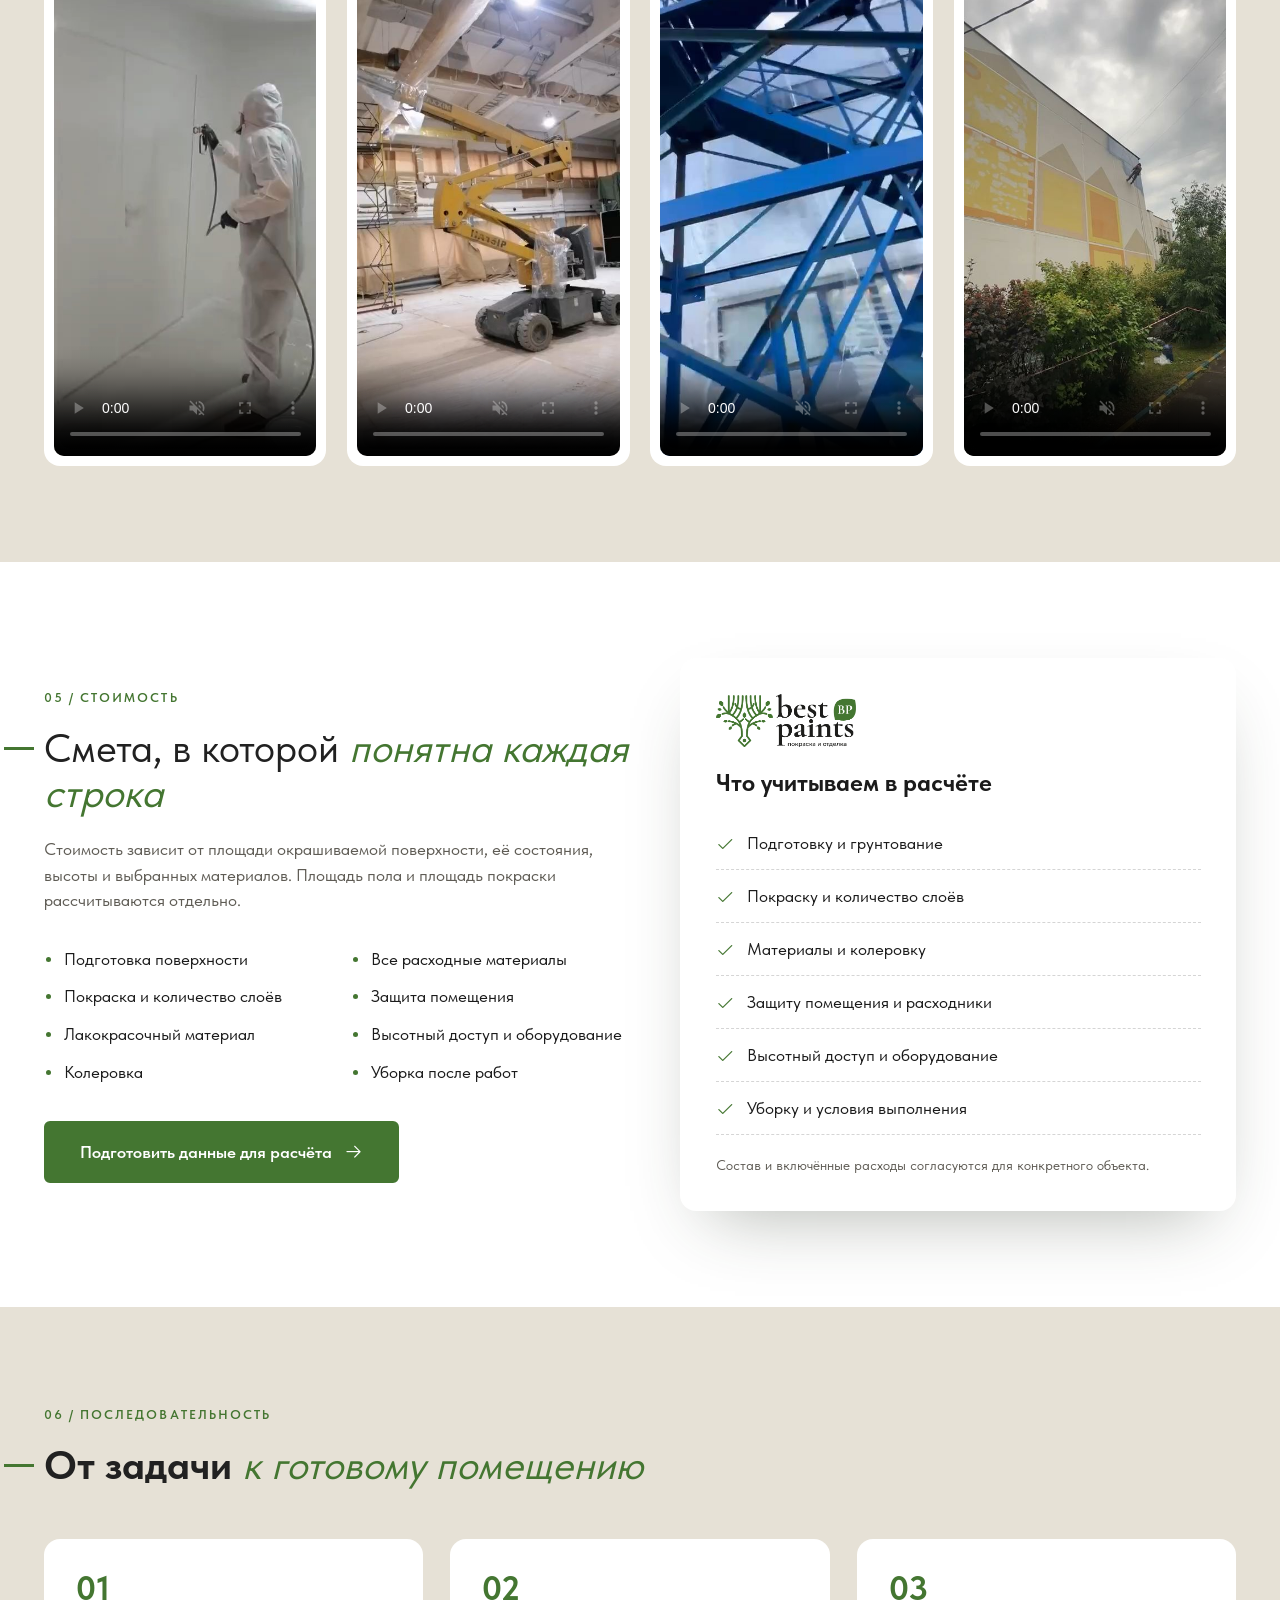
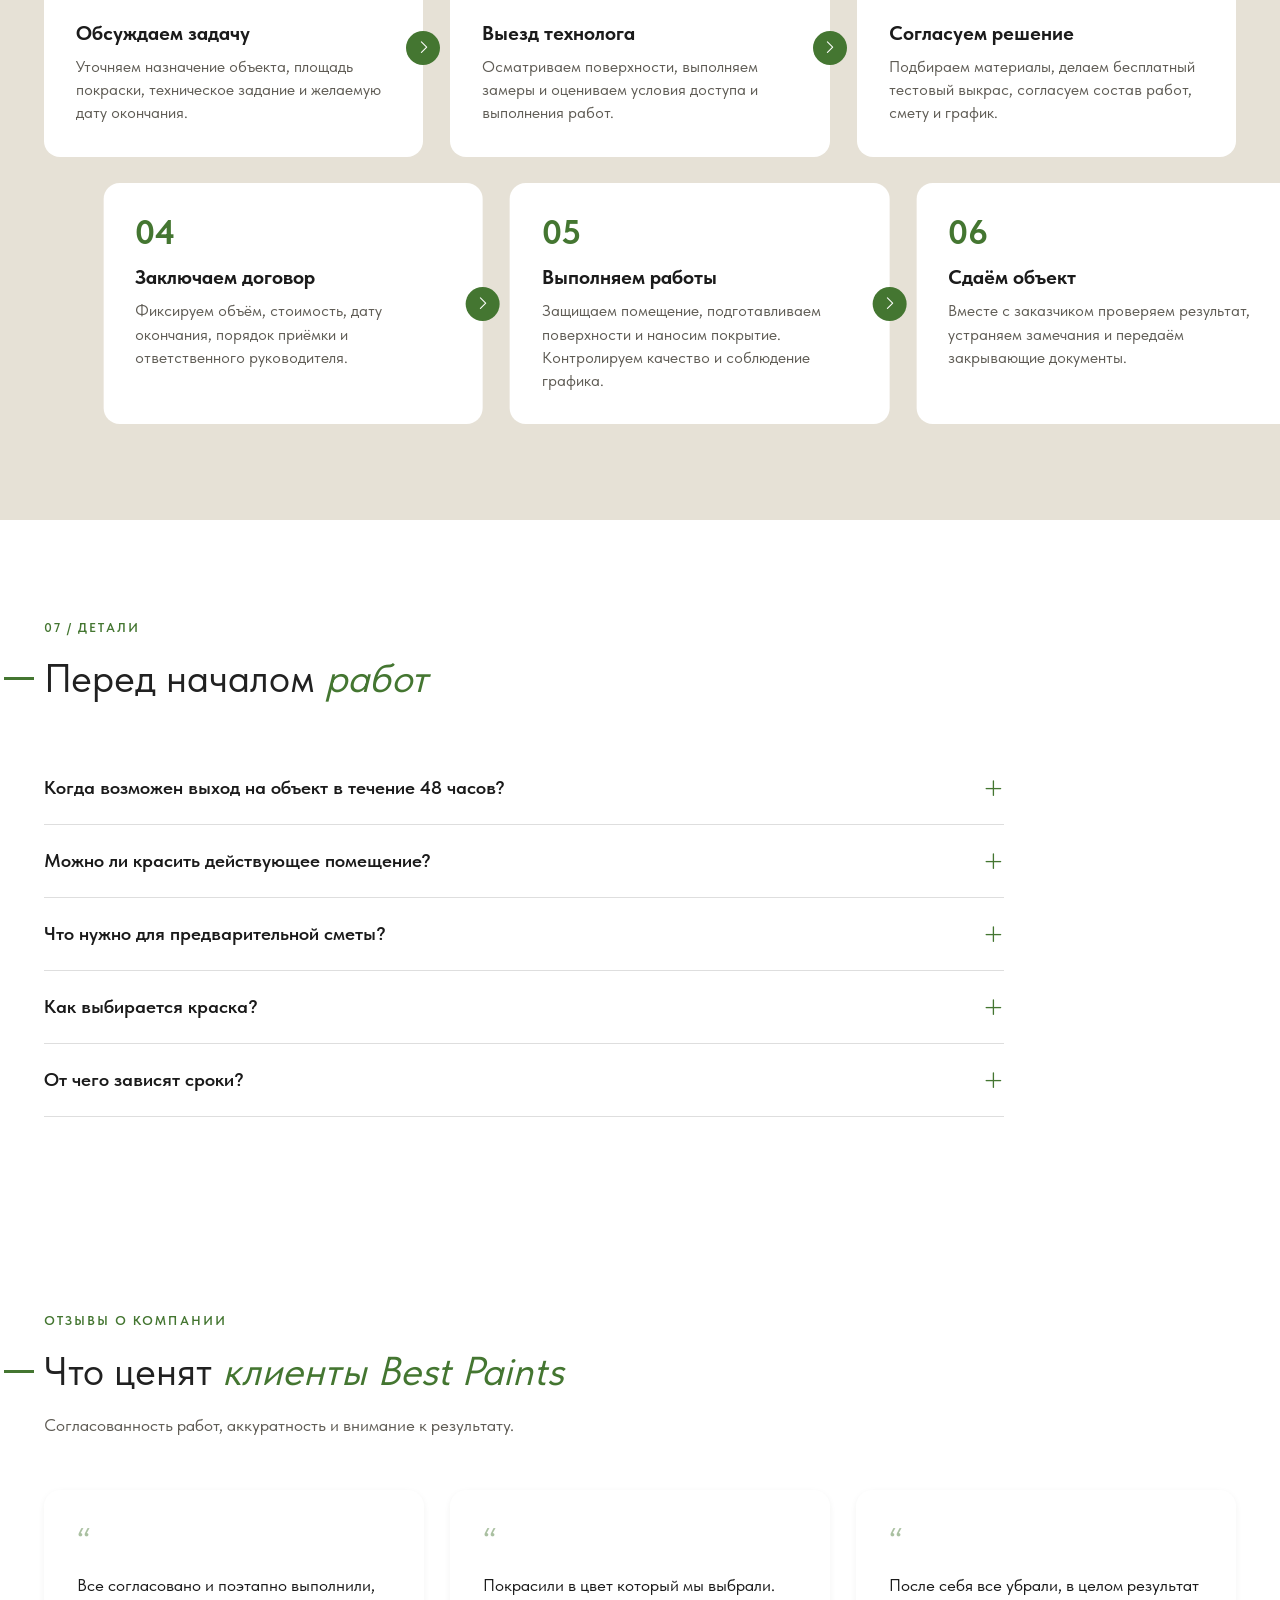
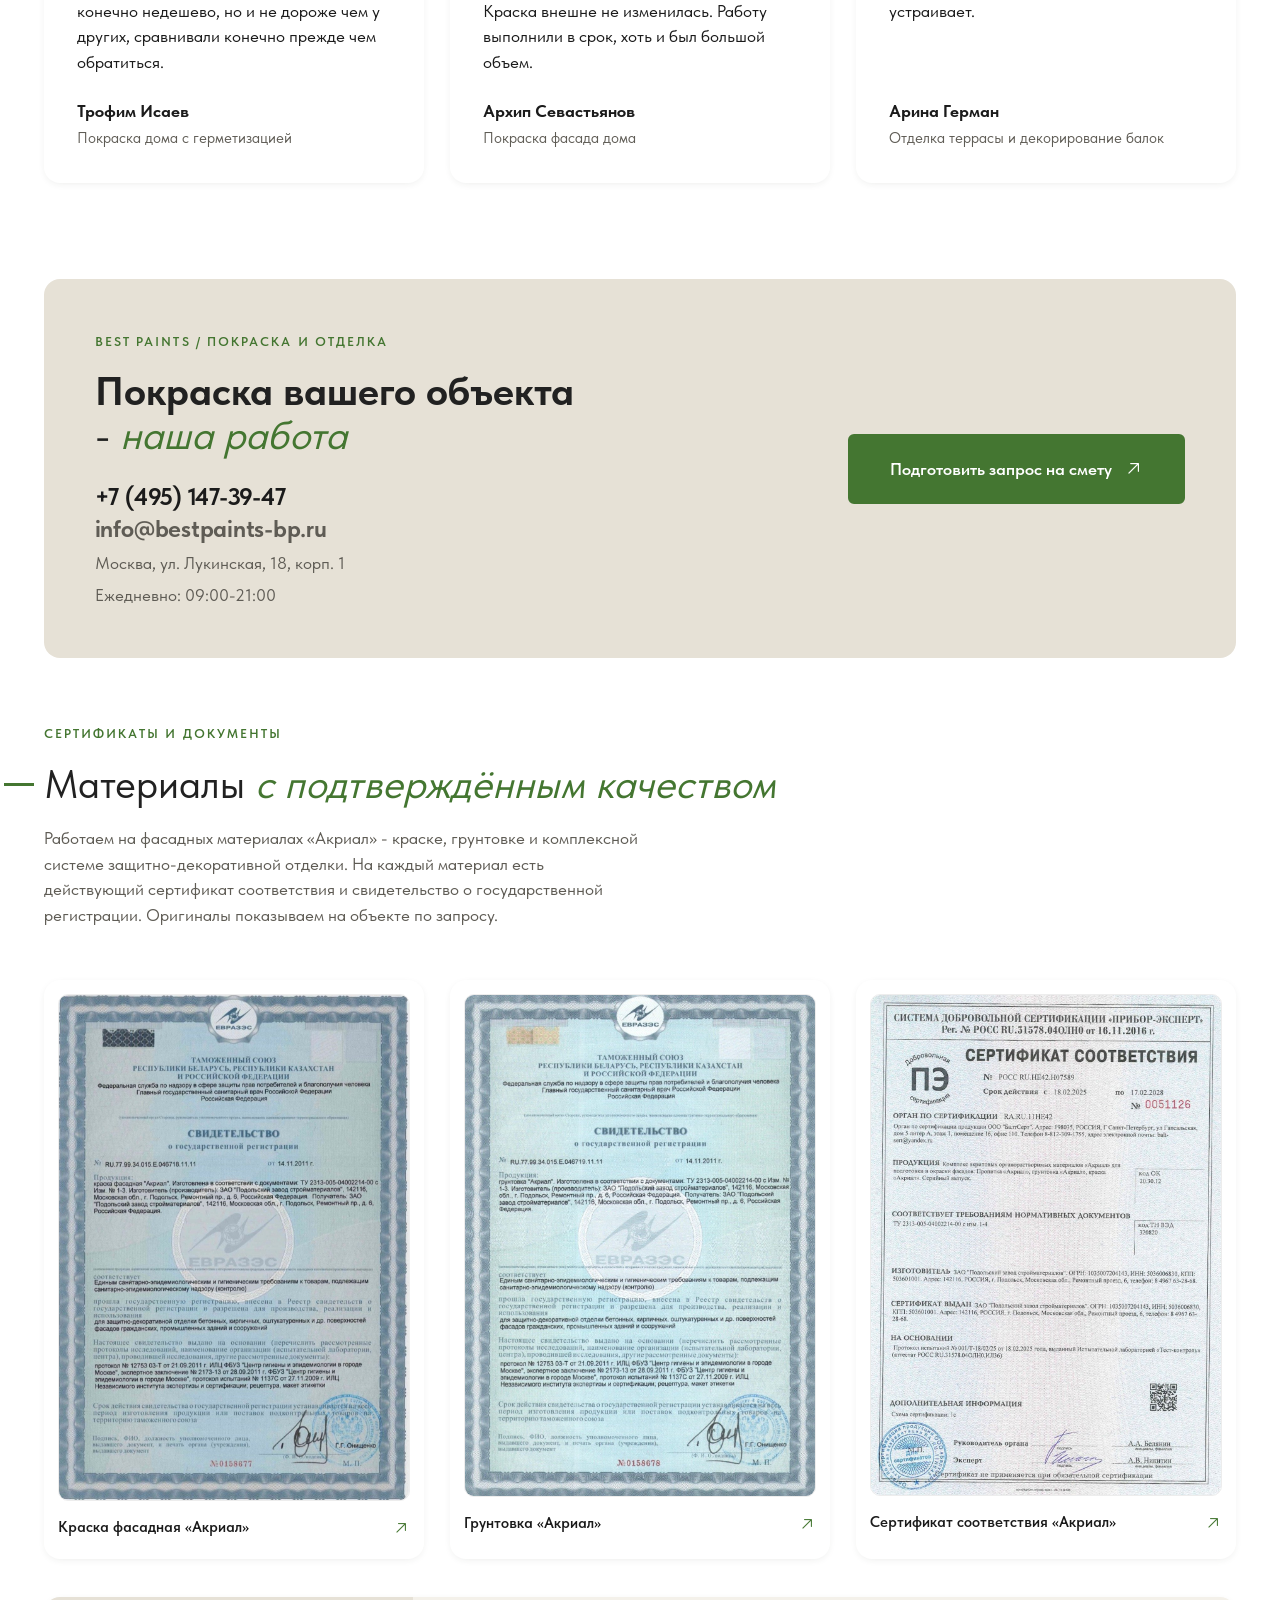
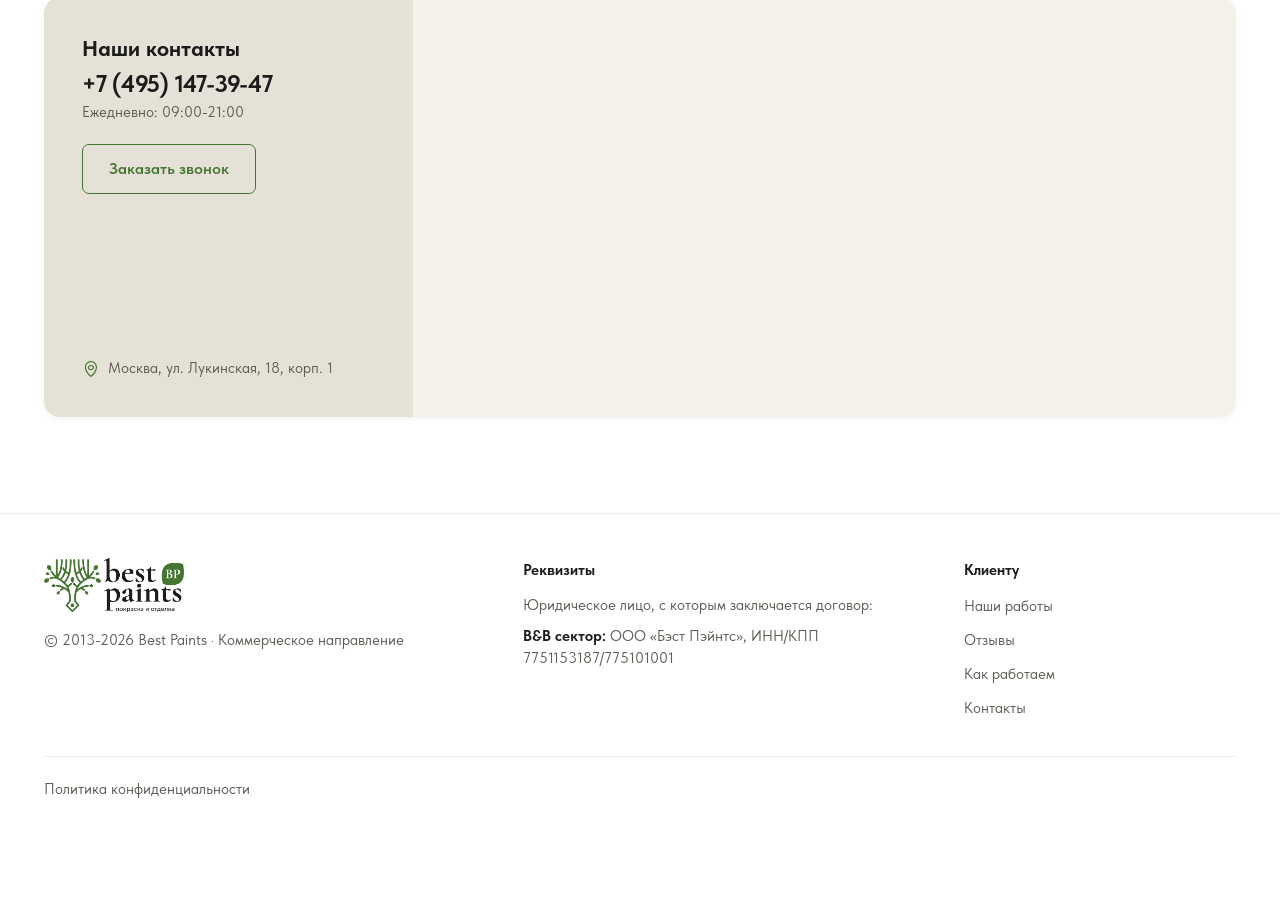
==== commit 1caaa7a7: "Кнопка в шапке: «Вызвать замерщика» вместо «Вызвать технолога» Co-Authored-By: Claude Opus 5.5 <nore" ====
--- a/index.html
+++ b/index.html
@@ -187,7 +187,7 @@
     <div class="hdr__r1">
       <div class="hdr__cta">
         <button class="hdr__pill" type="button" data-modal-open>Заказать звонок</button>
-        <button class="hdr__pill hdr__pill--2" type="button" data-modal-open="technologist">Вызвать технолога</button>
+        <button class="hdr__pill hdr__pill--2" type="button" data-modal-open="technologist">Вызвать замерщика</button>
       </div>
 
       <div class="hdr__quick">
--- a/assets/styles.css
+++ b/assets/styles.css
@@ -727,6 +727,20 @@
   -ms-overflow-style:none;
   padding:10px 0 14px;  /* запас под тень, её срезает overflow-y:hidden */
 }
+/* Лента во всю ширину экрана: выходит из узкого .wrap до краёв секции,
+   активная карточка по центру, соседние обрезаются краями экрана.
+   cqw считается от ширины секции (без полосы прокрутки), поэтому лента
+   не вылезает за экран на Windows, в отличие от 100vw.
+   Боковой padding = (экран - карточка) / 2: первая и последняя карточки
+   тоже встают по центру, а app.js по-прежнему считает слайд как
+   scrollLeft / шаг. */
+#works{ container-type:inline-size; }
+#works .cases{
+  --case-w:min(900px, calc(100cqw - 2 * var(--gutter) - clamp(44px, 12vw, 80px)));
+  margin-inline:calc(50% - 50cqw);
+  padding-inline:calc((100cqw - var(--case-w)) / 2);
+}
+#works .case{ flex:0 0 var(--case-w); scroll-snap-align:center; }
 .cases::-webkit-scrollbar{ display:none; }
 .cases:focus-visible{ outline:2px solid var(--green); outline-offset:6px; border-radius:var(--r-card); }
 @media (prefers-reduced-motion: reduce){ .cases{ scroll-behavior:auto; } }
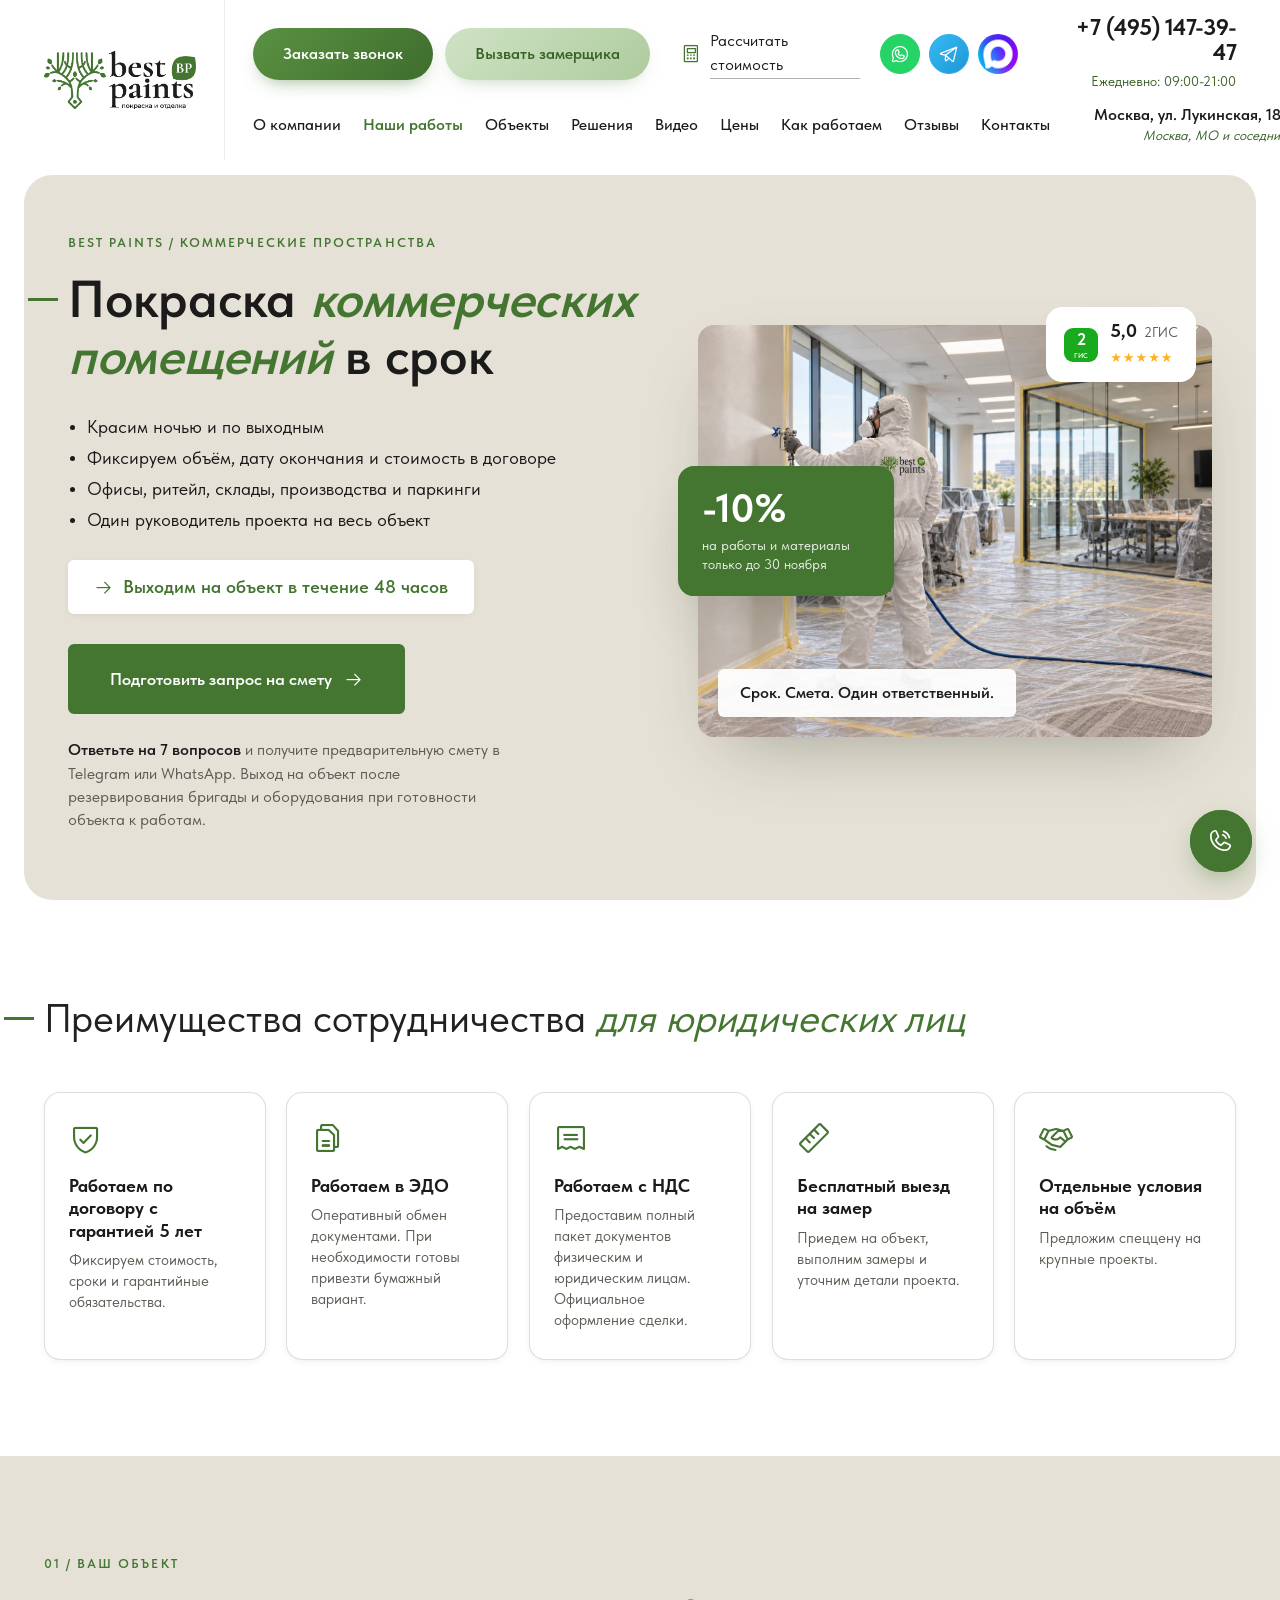
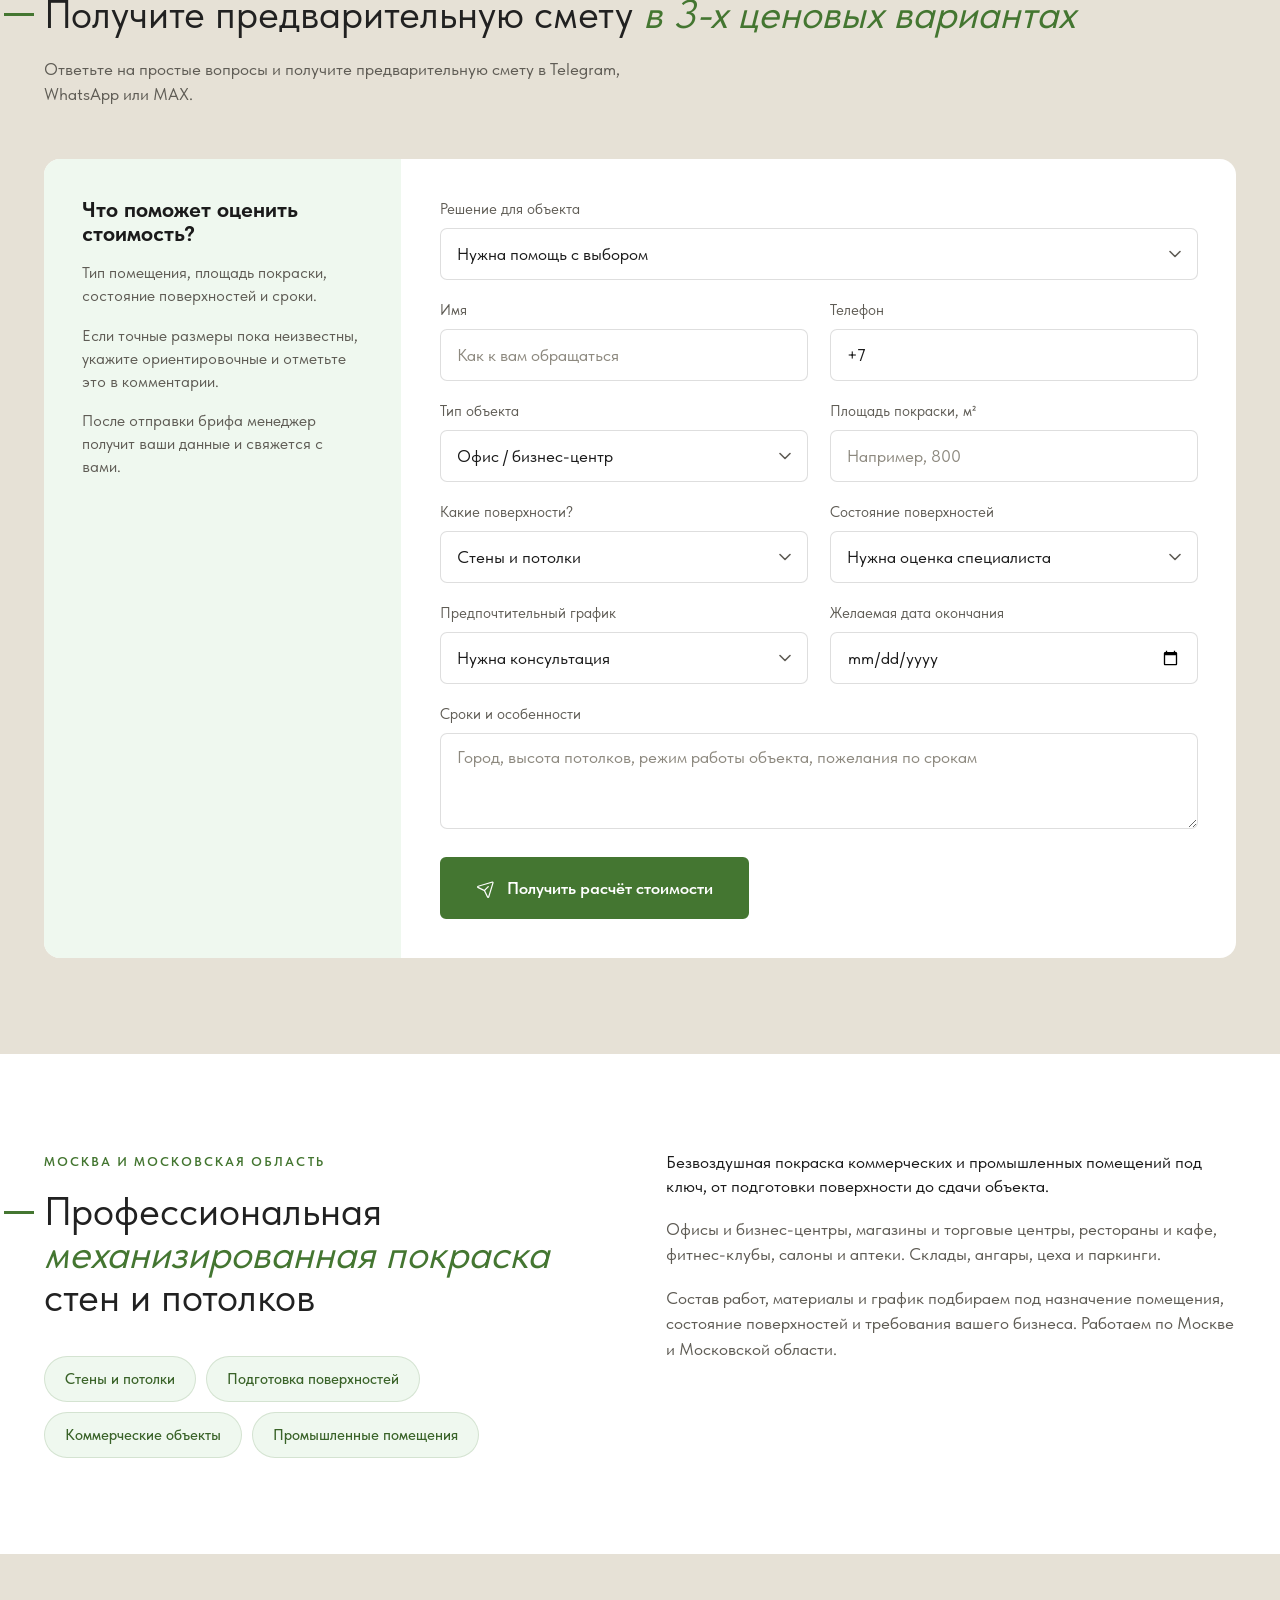
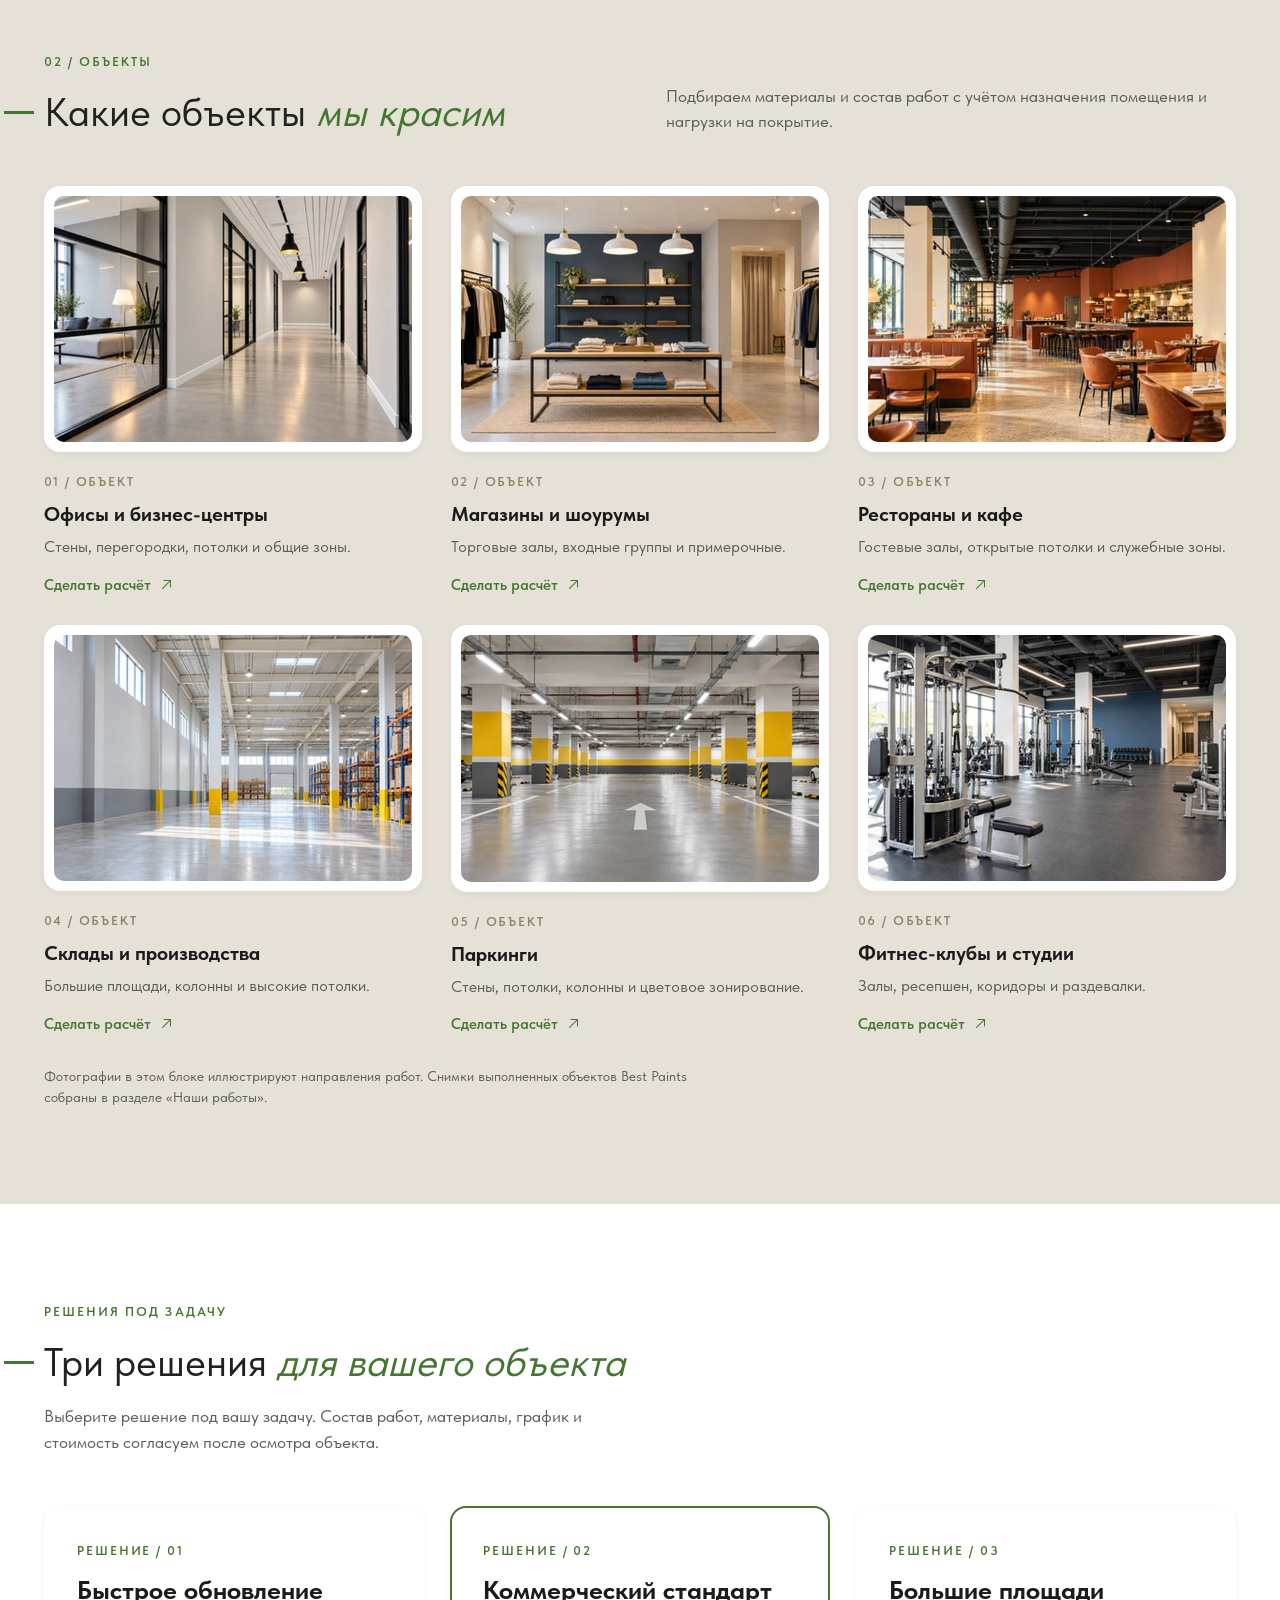
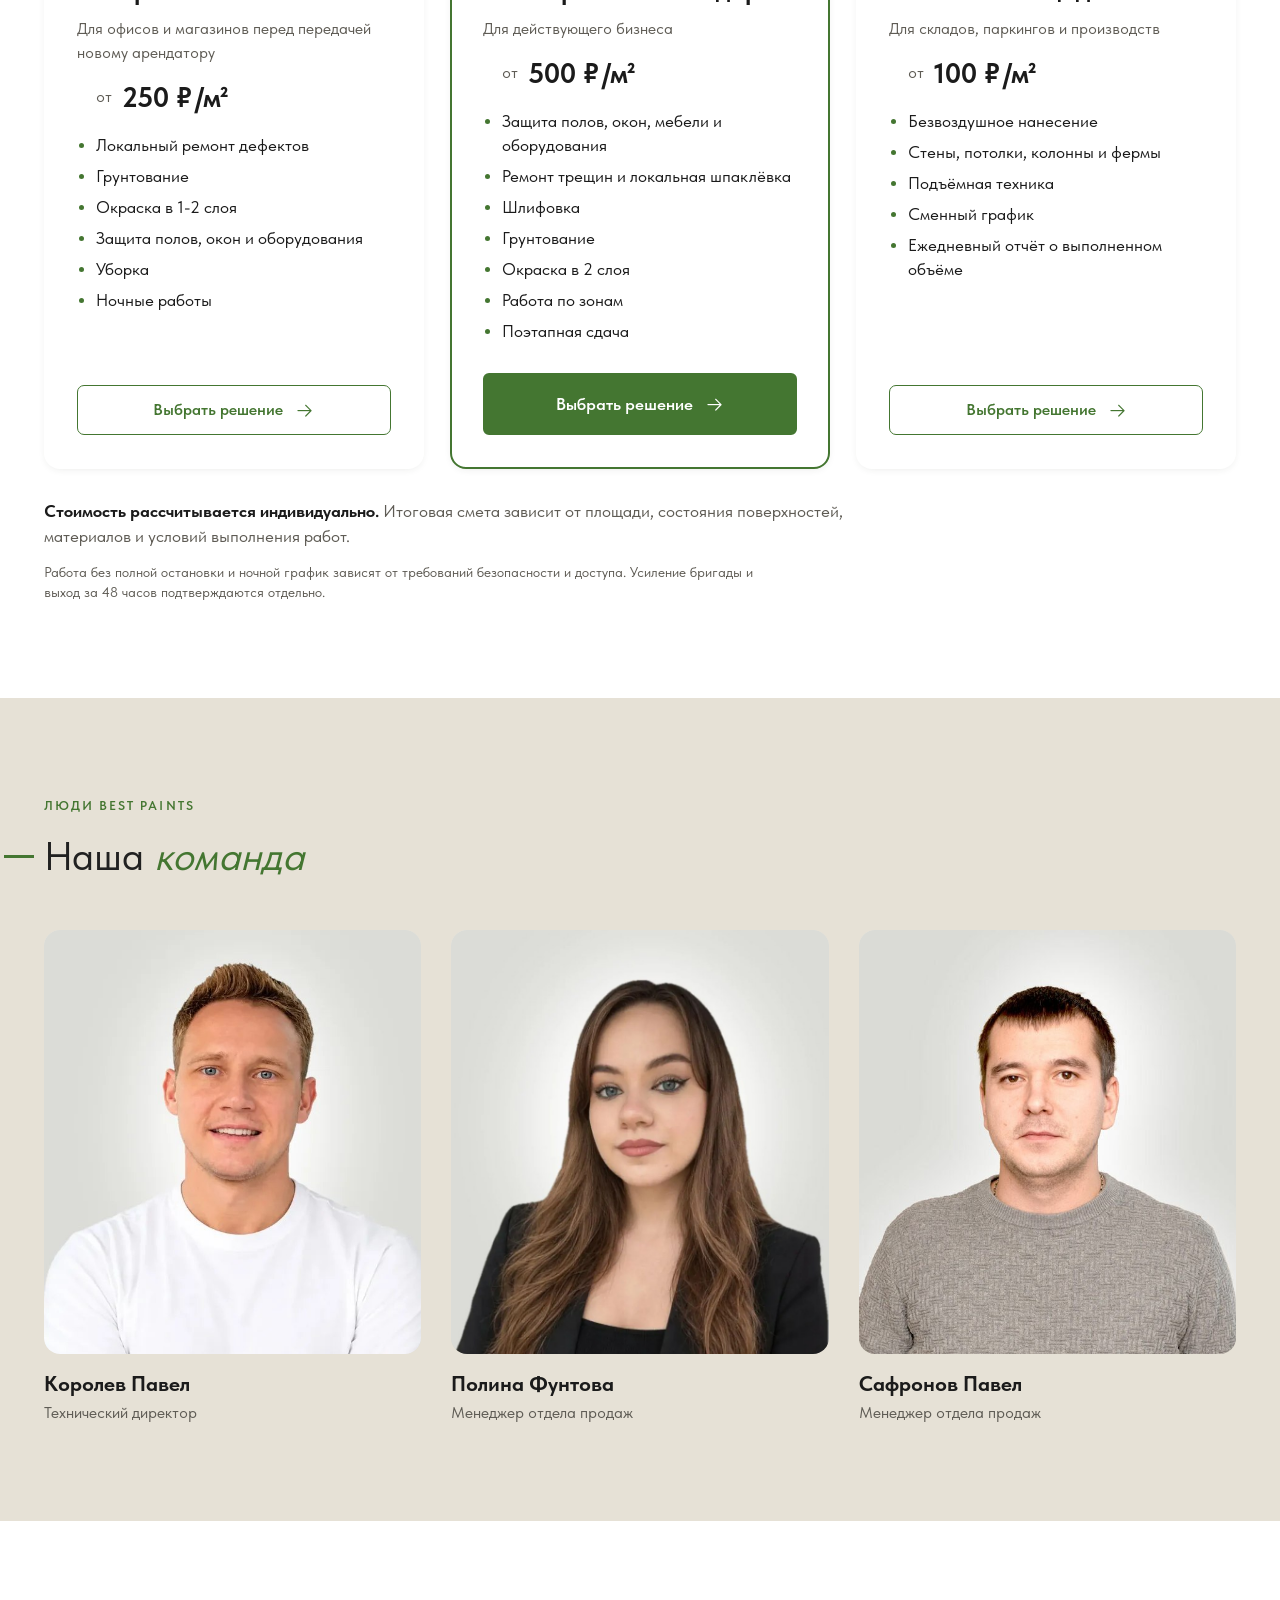
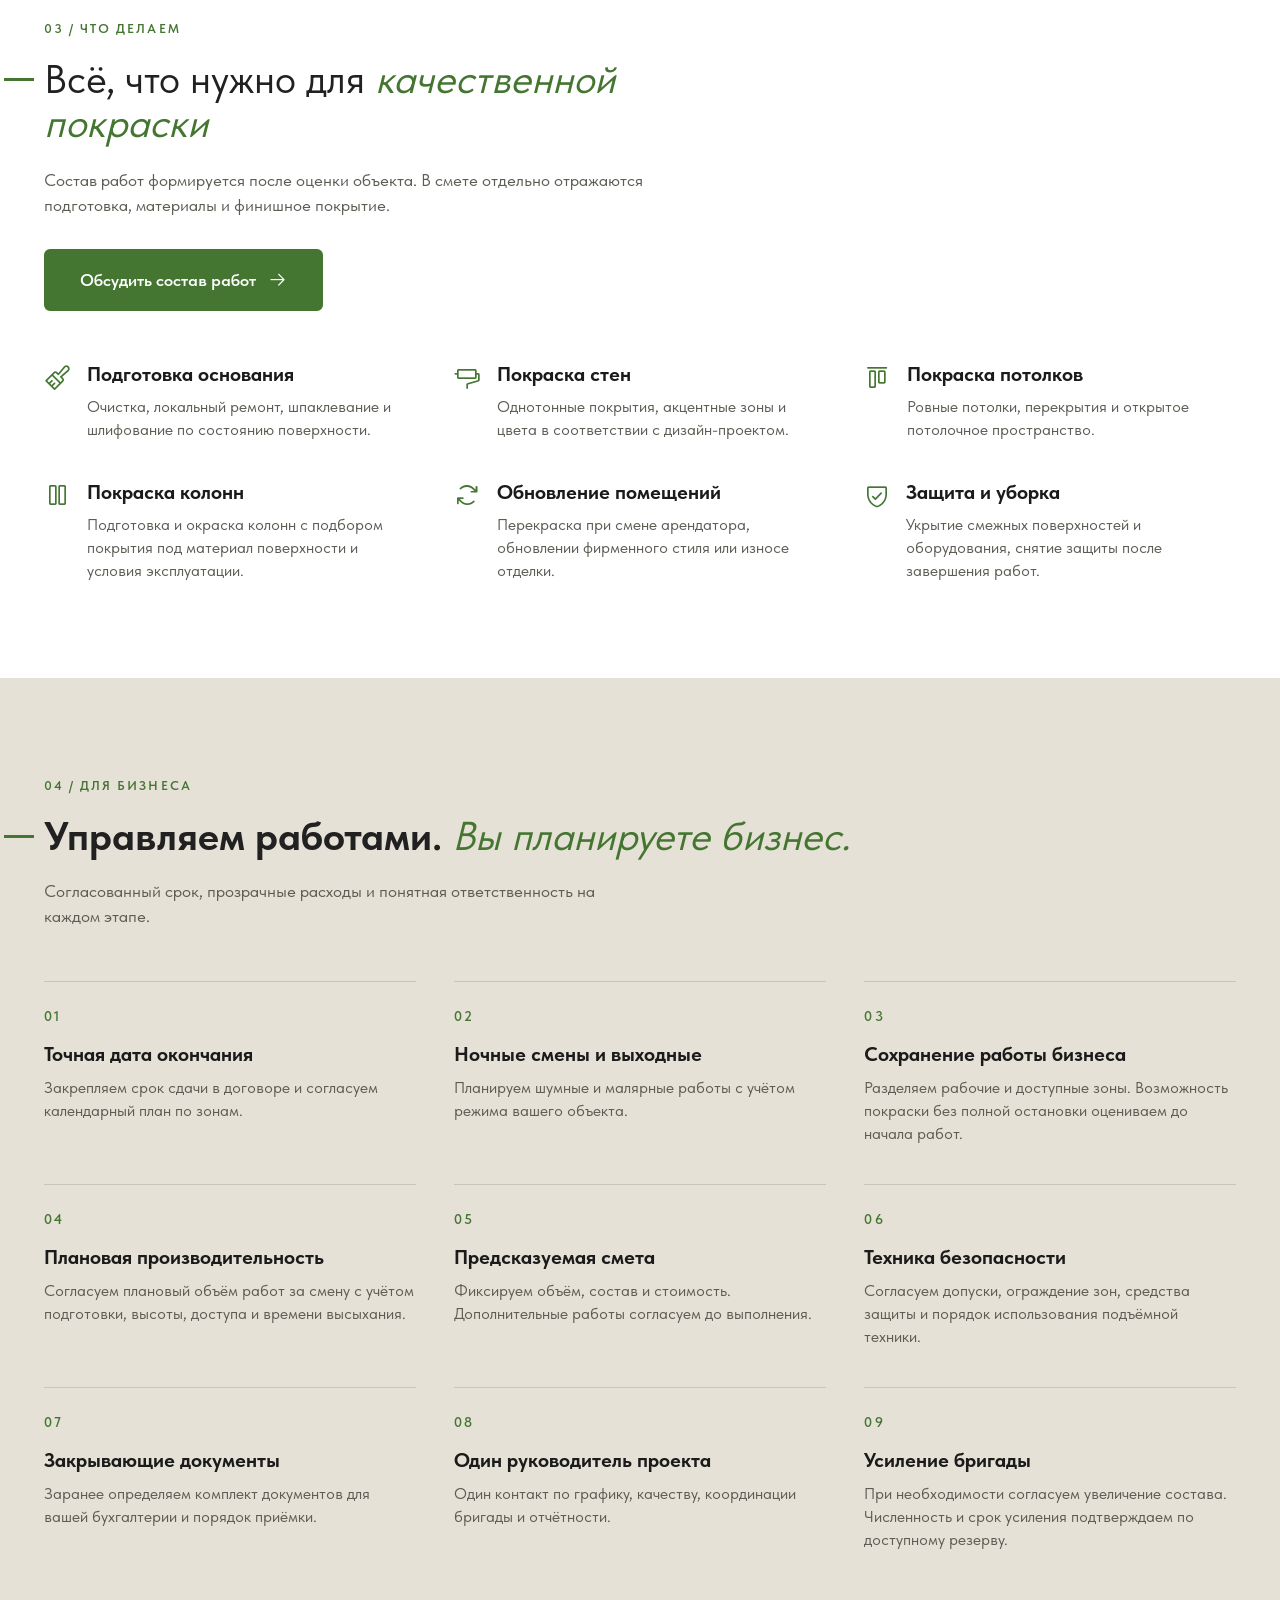
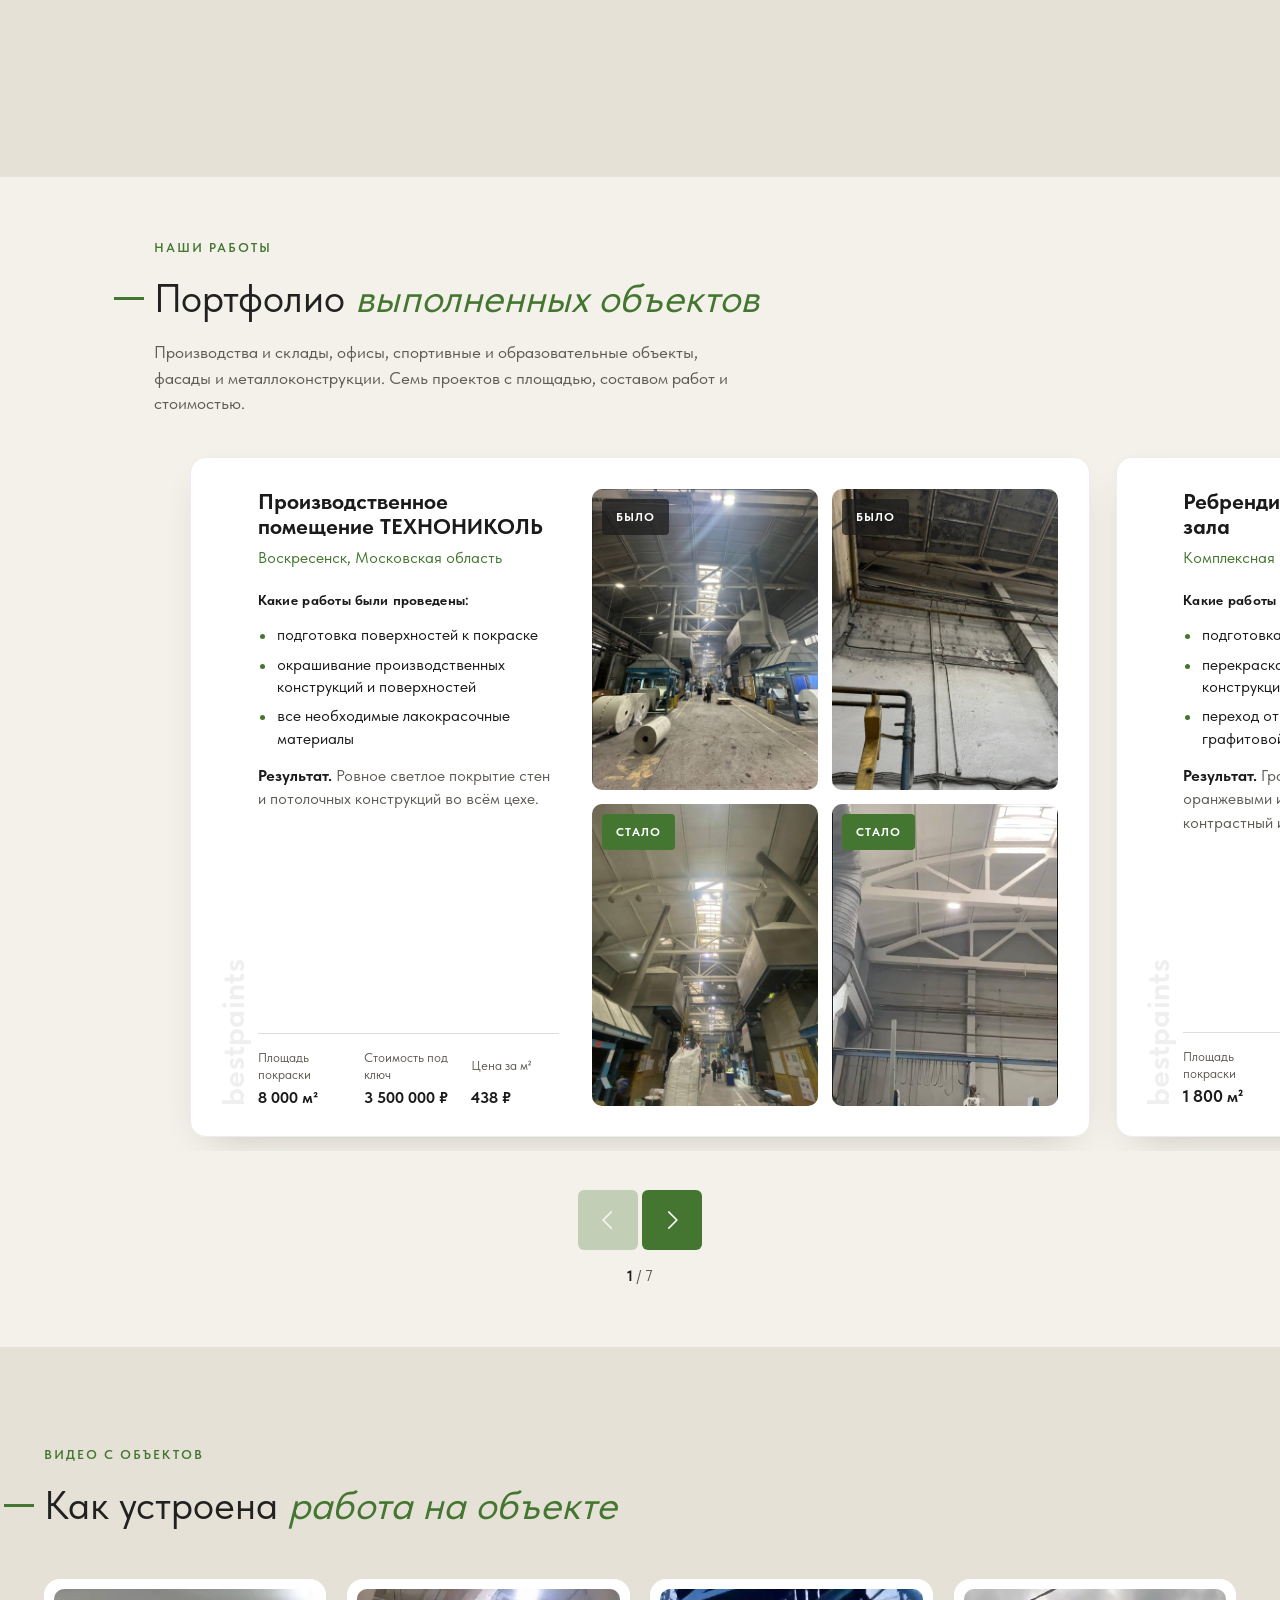
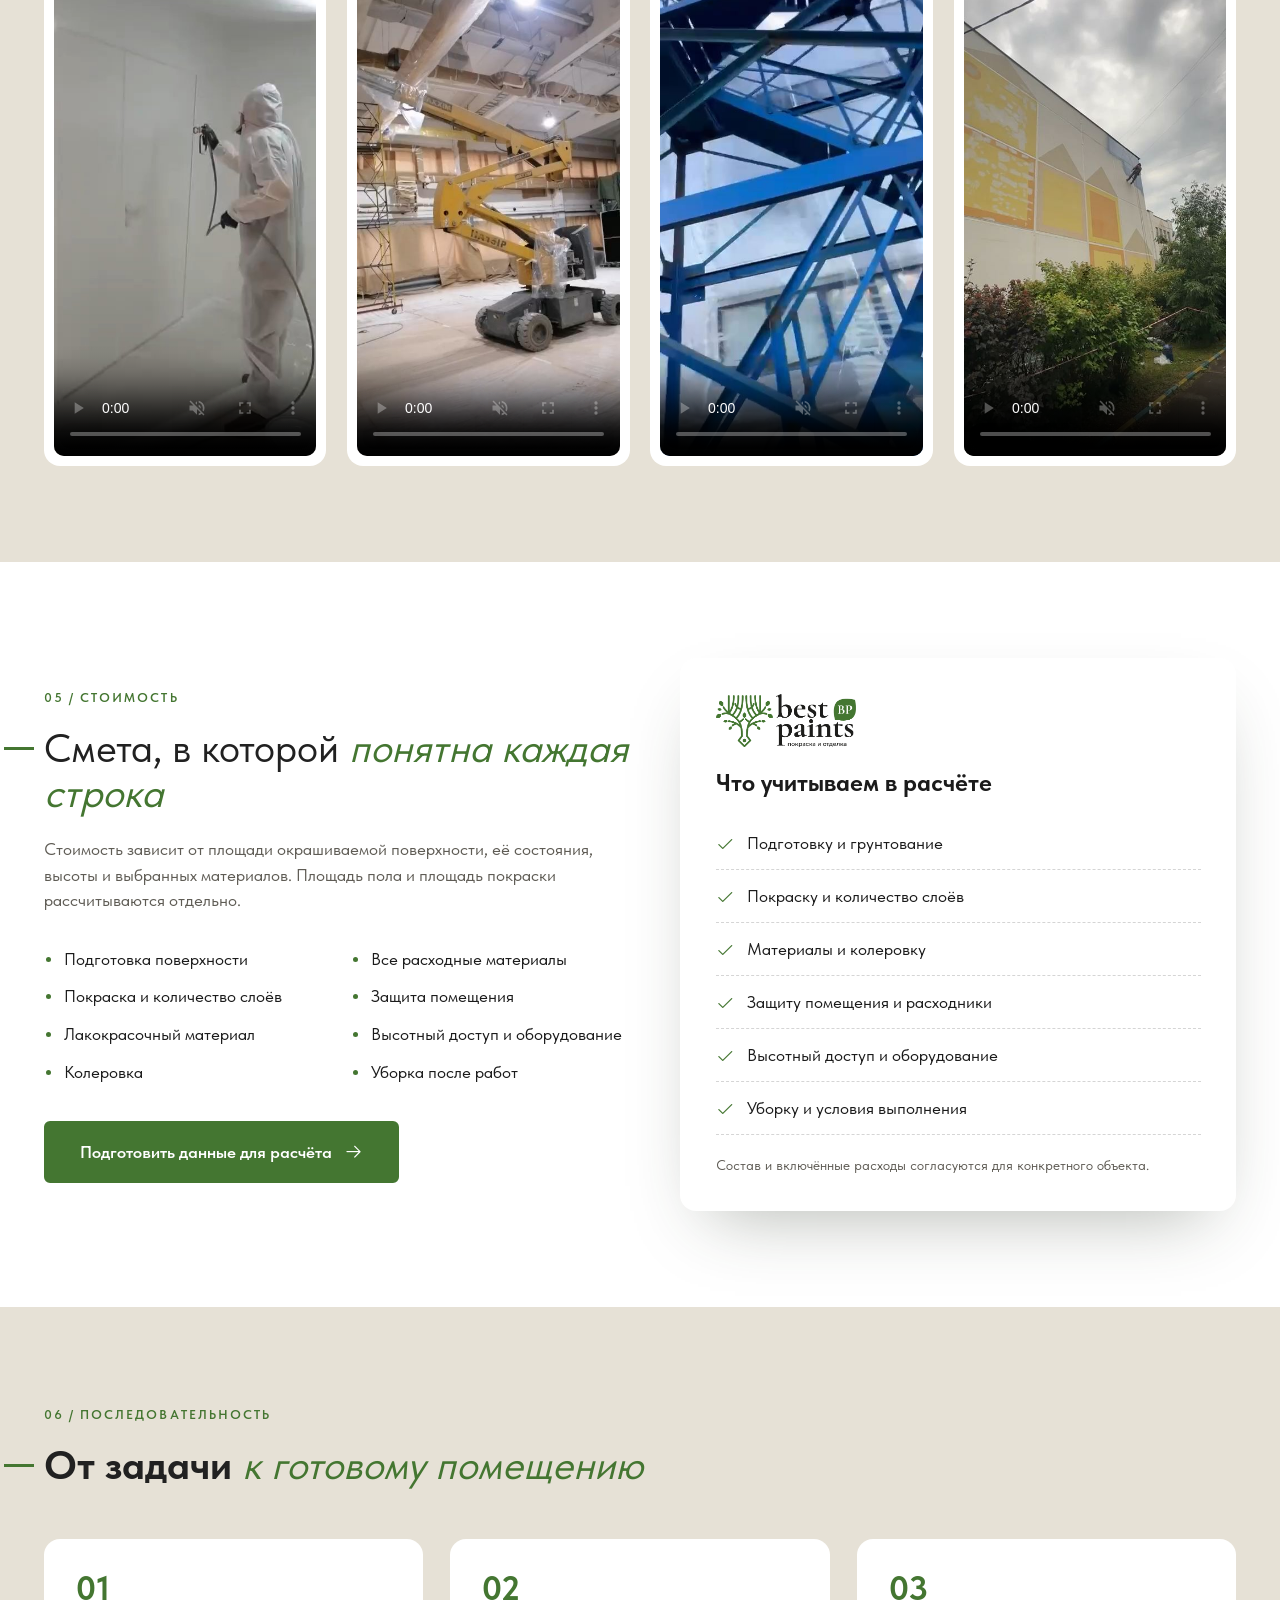
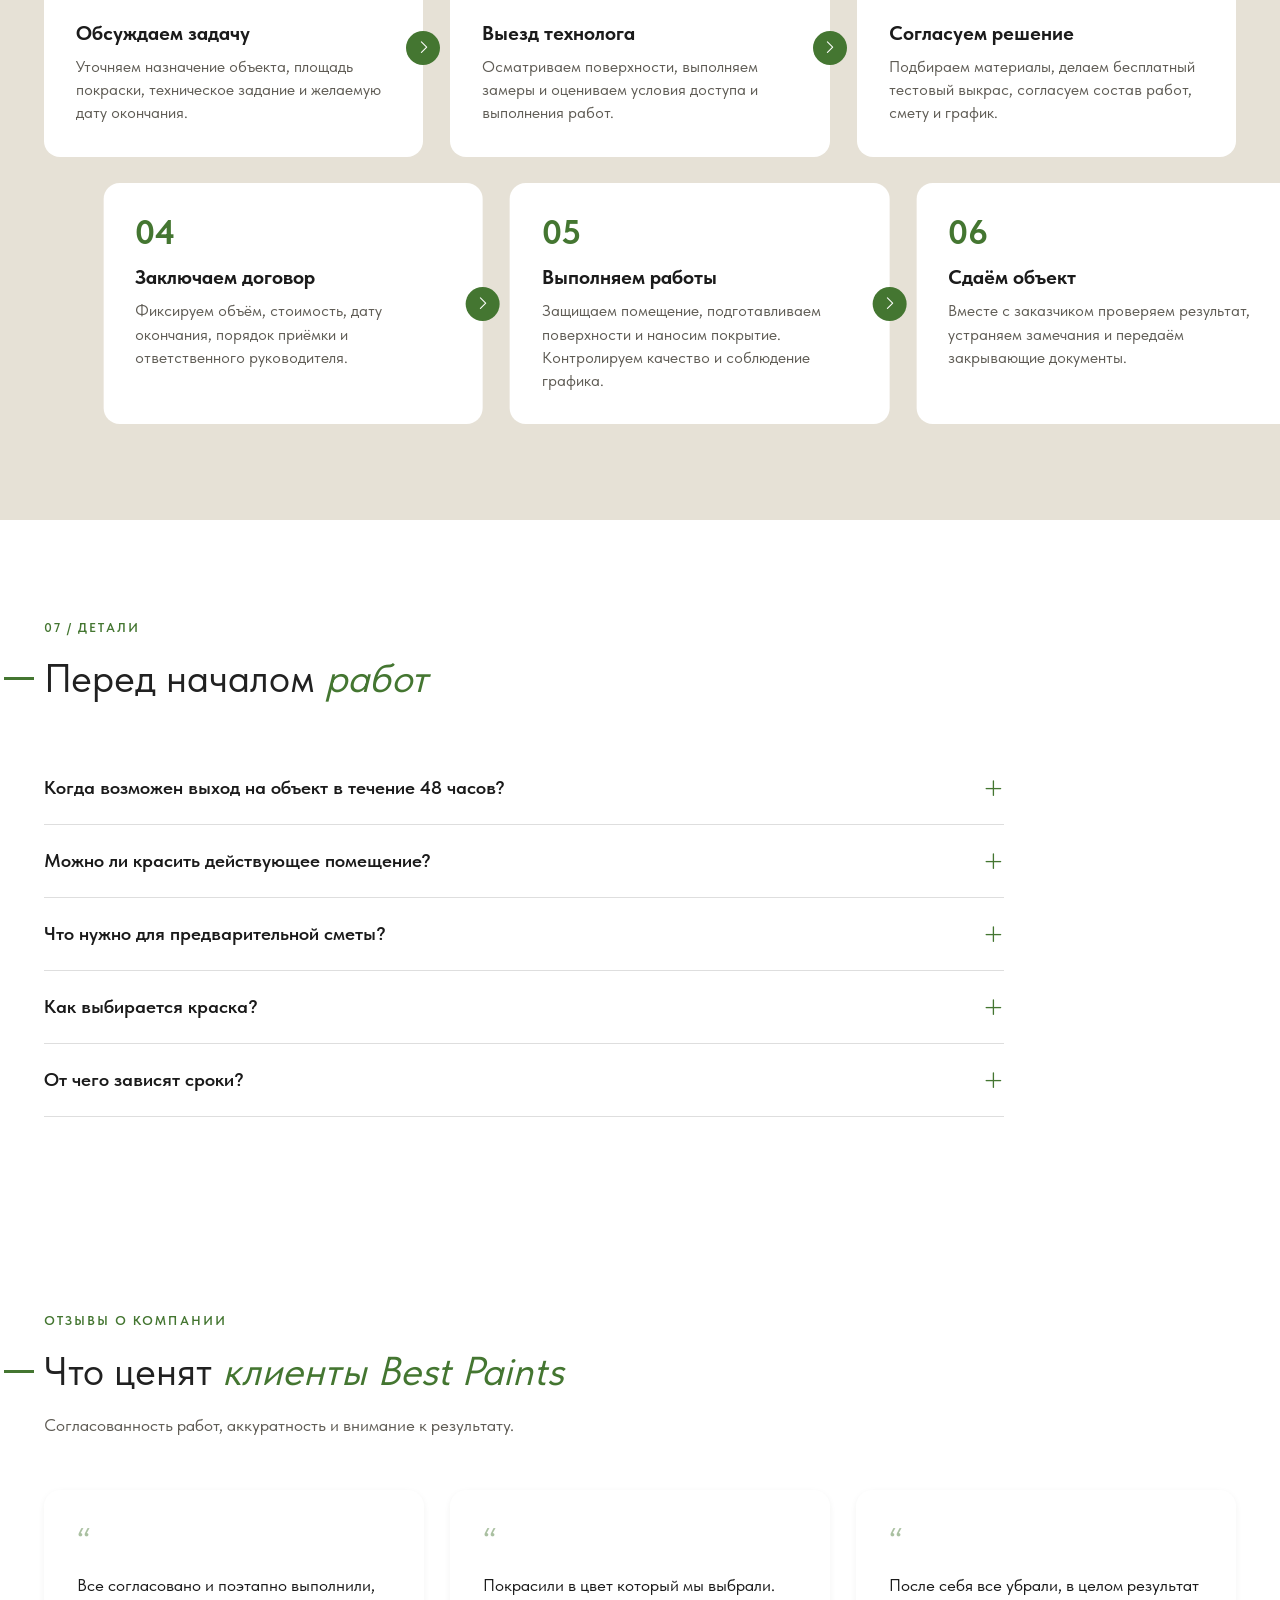
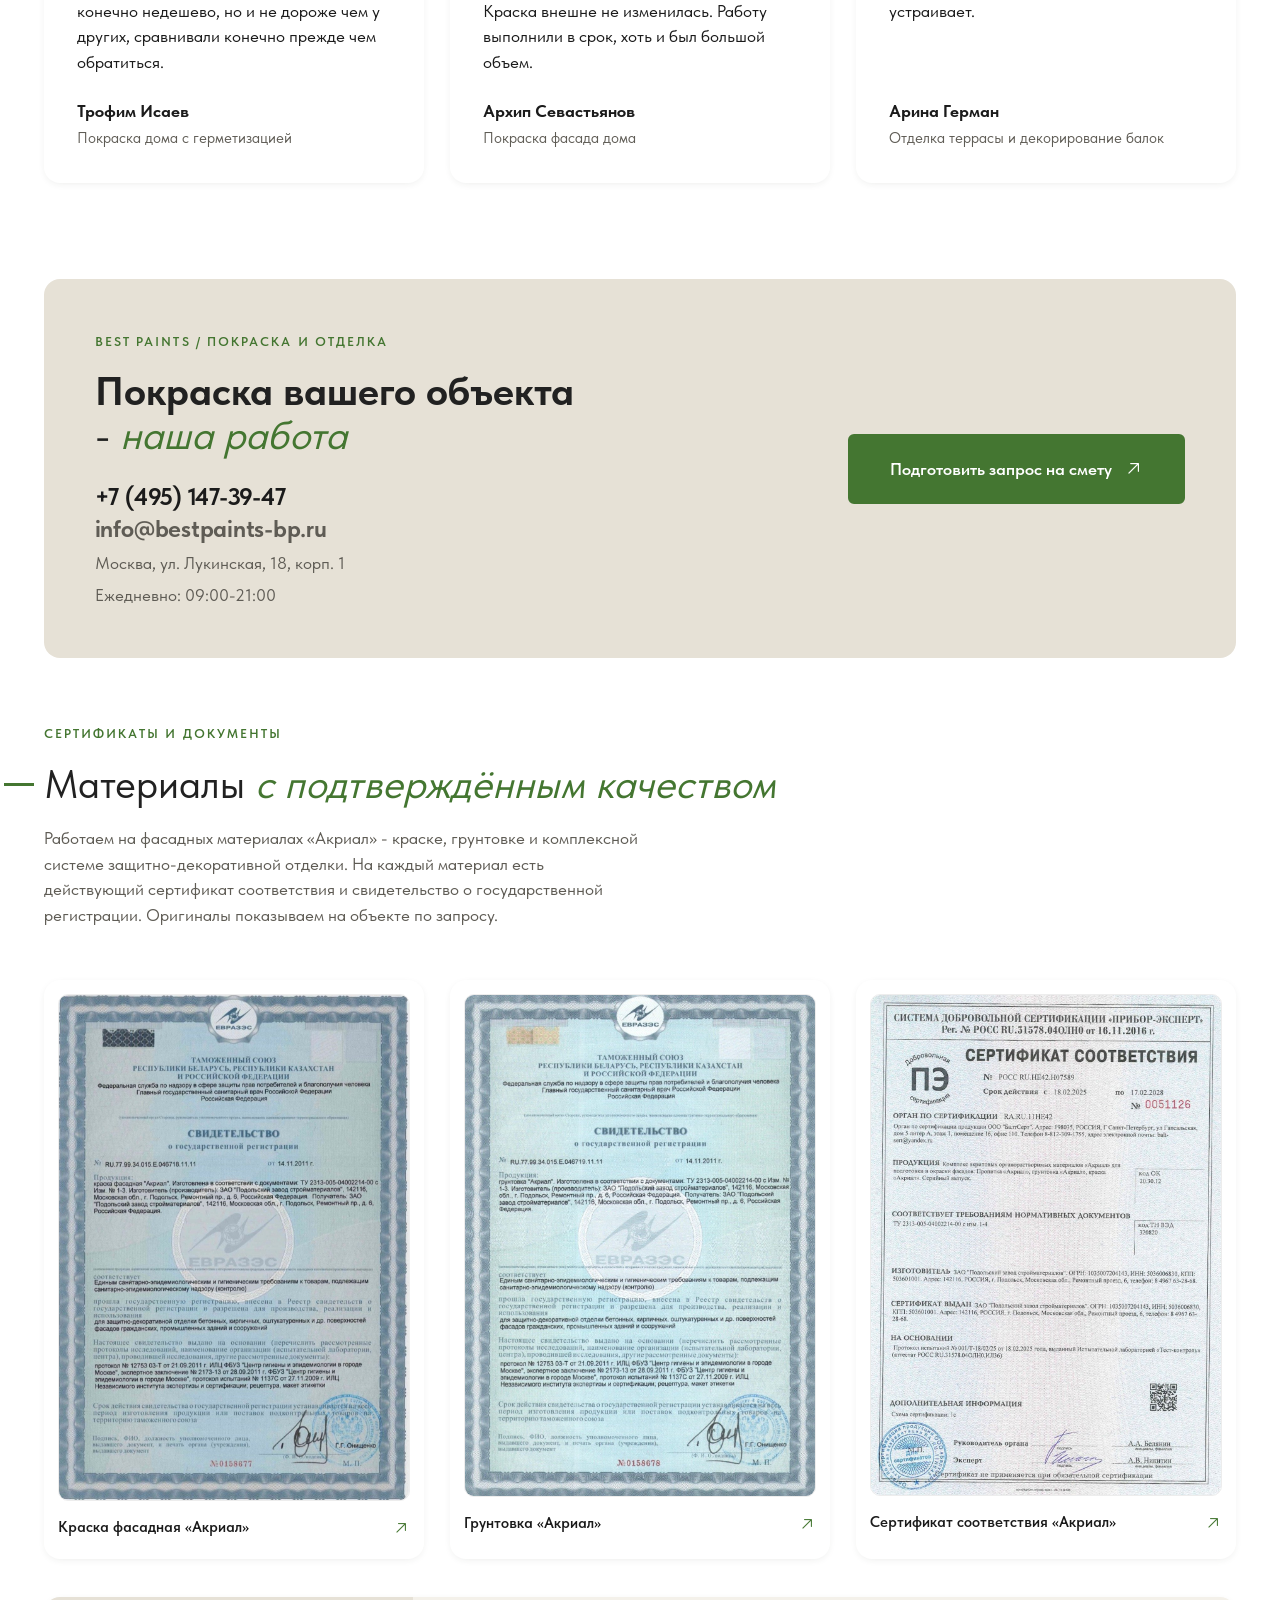
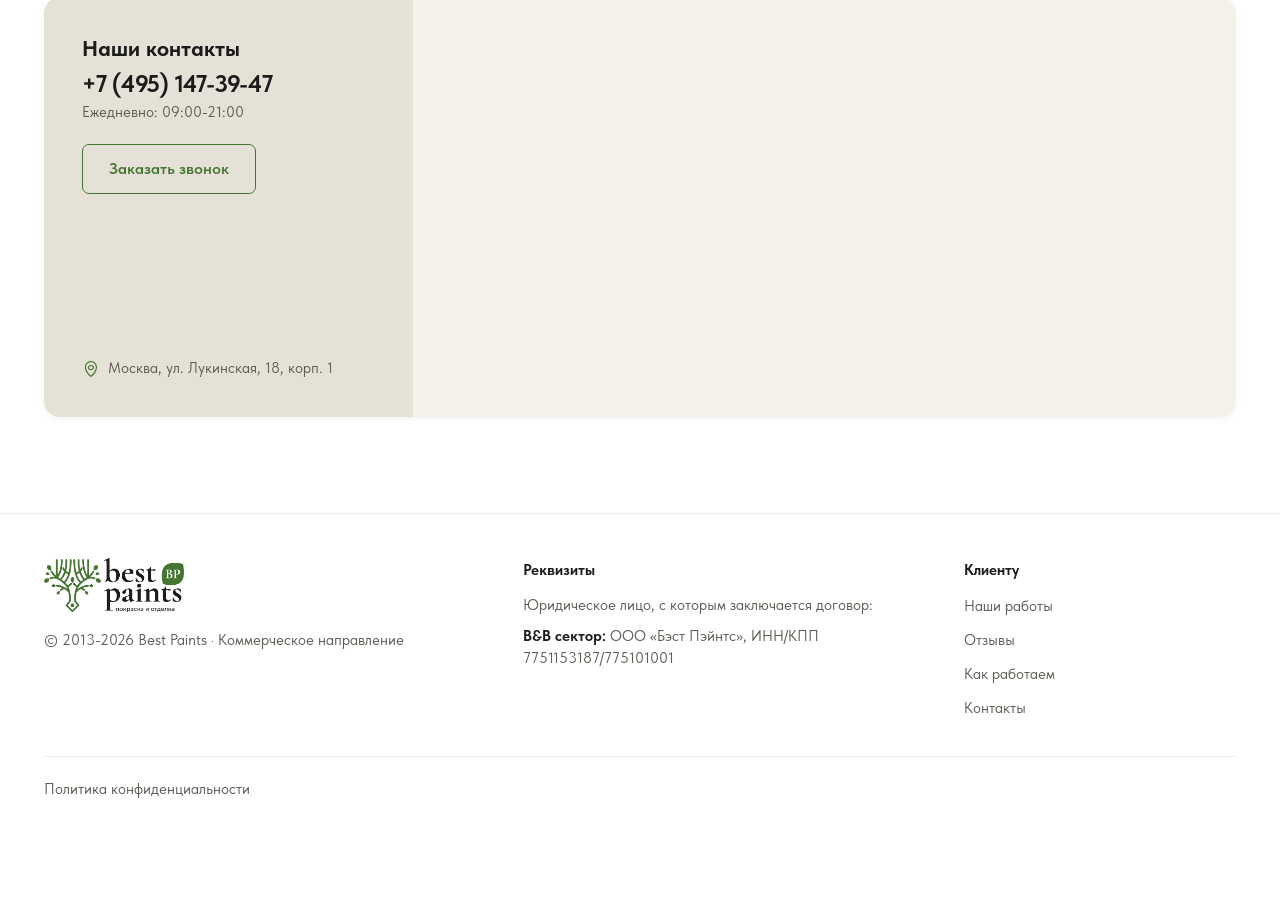
==== commit 4332de48: "Модалки и бриф: «выезд замерщика» без переноса, «на простые вопросы», заголовок мессенджеров одним ц" ====
--- a/index.html
+++ b/index.html
@@ -373,7 +373,7 @@
       <span class="eyebrow">01 / Ваш объект</span>
       <h2 class="h2 dashed">Получите предварительную смету <em class="accent">в 3-х ценовых вариантах</em></h2>
       <p class="body">
-        Ответьте на 4 простых вопроса и получите предварительную смету
+        Ответьте на простые вопросы и получите предварительную смету
         в Telegram, WhatsApp или MAX.
       </p>
     </div>
@@ -1574,7 +1574,7 @@
 <dialog class="modal callback-channels" id="callback-channels" aria-labelledby="callback-channels-title">
   <button class="modal__close" type="button" data-modal-close aria-label="Закрыть"><i class="ph ph-x" aria-hidden="true"></i></button>
   <div class="modal__in">
-    <h3 id="callback-channels-title">Напишите <em class="accent">и сохраните за собой скидку 10% на работы!</em></h3>
+    <h3 id="callback-channels-title">Напишите и сохраните за собой скидку 10% на работы и материалы!</h3>
     <p>Выберите мессенджер и напишите нам сообщение.</p>
 
     <div class="modal__btns">
@@ -1630,7 +1630,7 @@
 <dialog class="modal" id="technologist" aria-labelledby="technologist-title">
   <button class="modal__close" type="button" data-modal-close aria-label="Закрыть"><i class="ph ph-x" aria-hidden="true"></i></button>
   <div class="modal__in">
-    <h3 id="technologist-title">Закажите бесплатный <em class="accent">выезд замерщика</em></h3>
+    <h3 id="technologist-title">Закажите бесплатный <em class="accent">выезд&nbsp;замерщика</em></h3>
     <p>Заполните форму для вызова замерщика.</p>
 
     <form class="tech-form" id="tech-form">
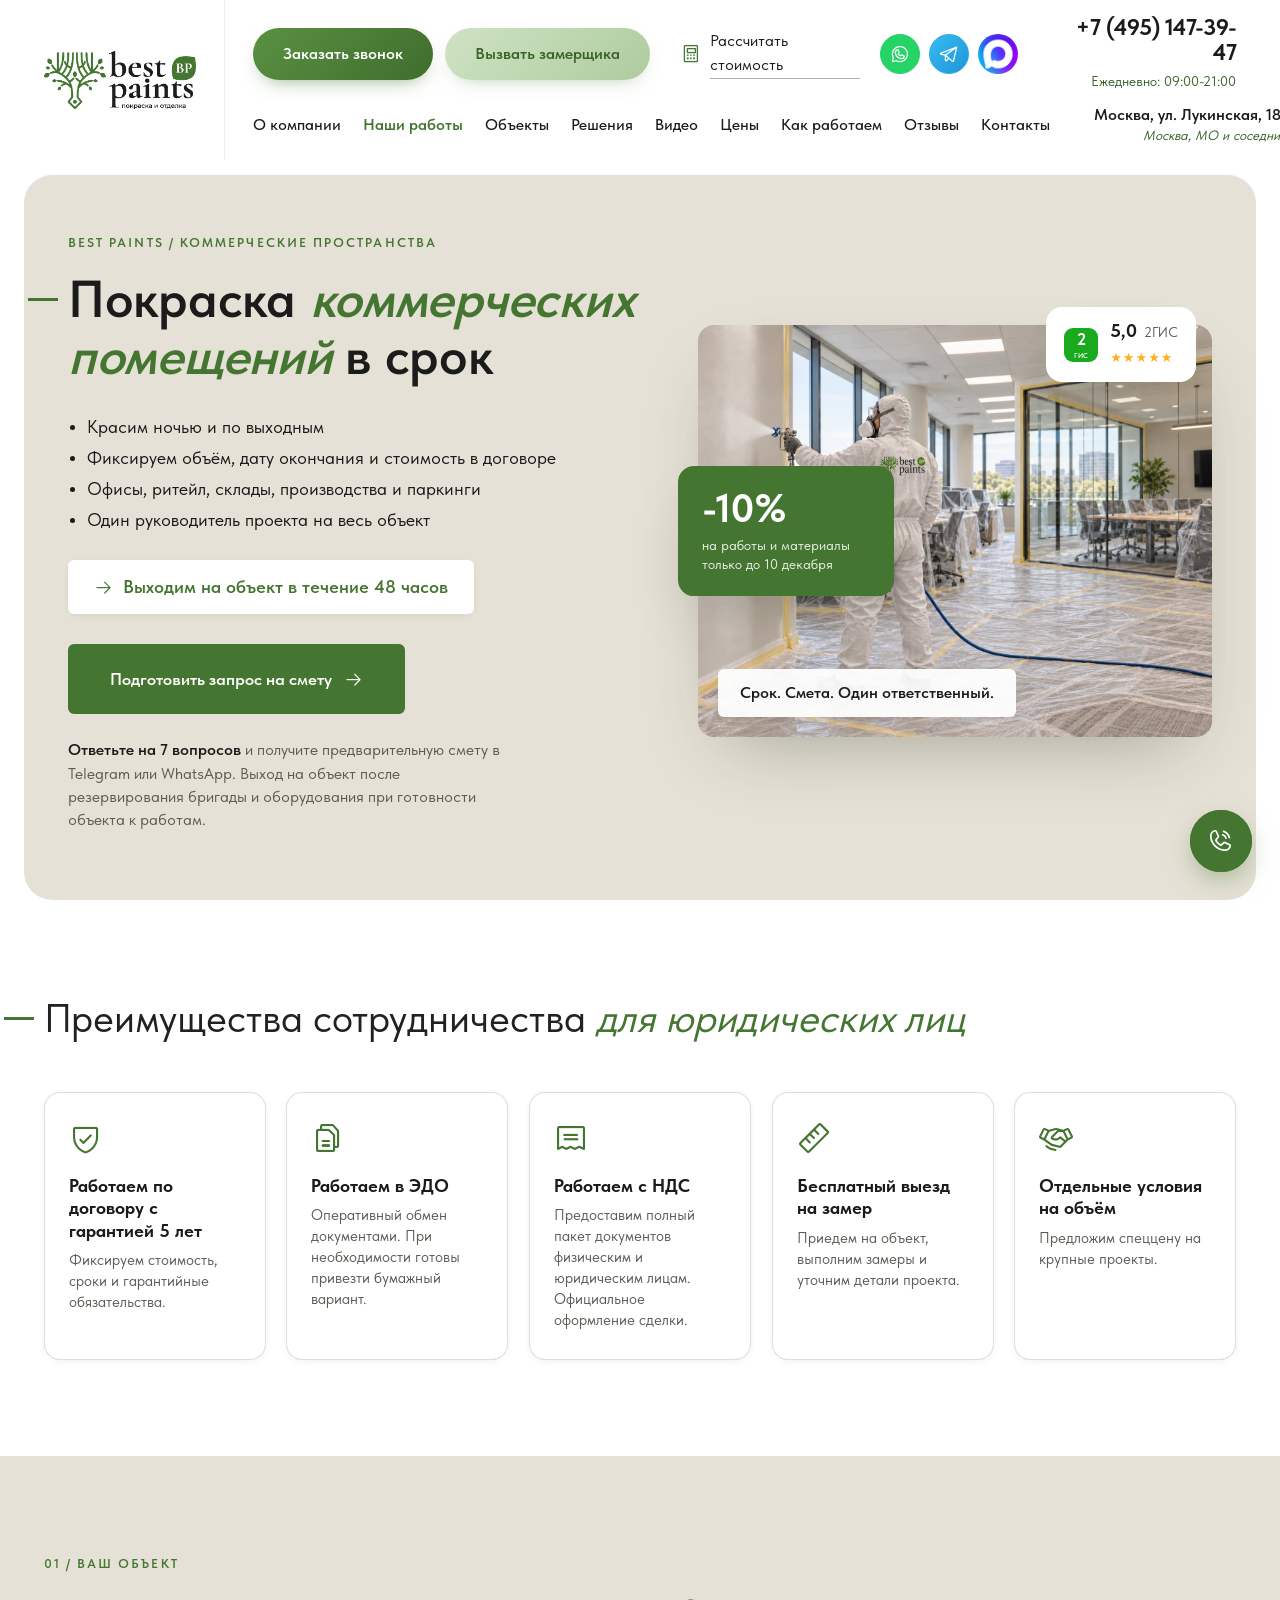
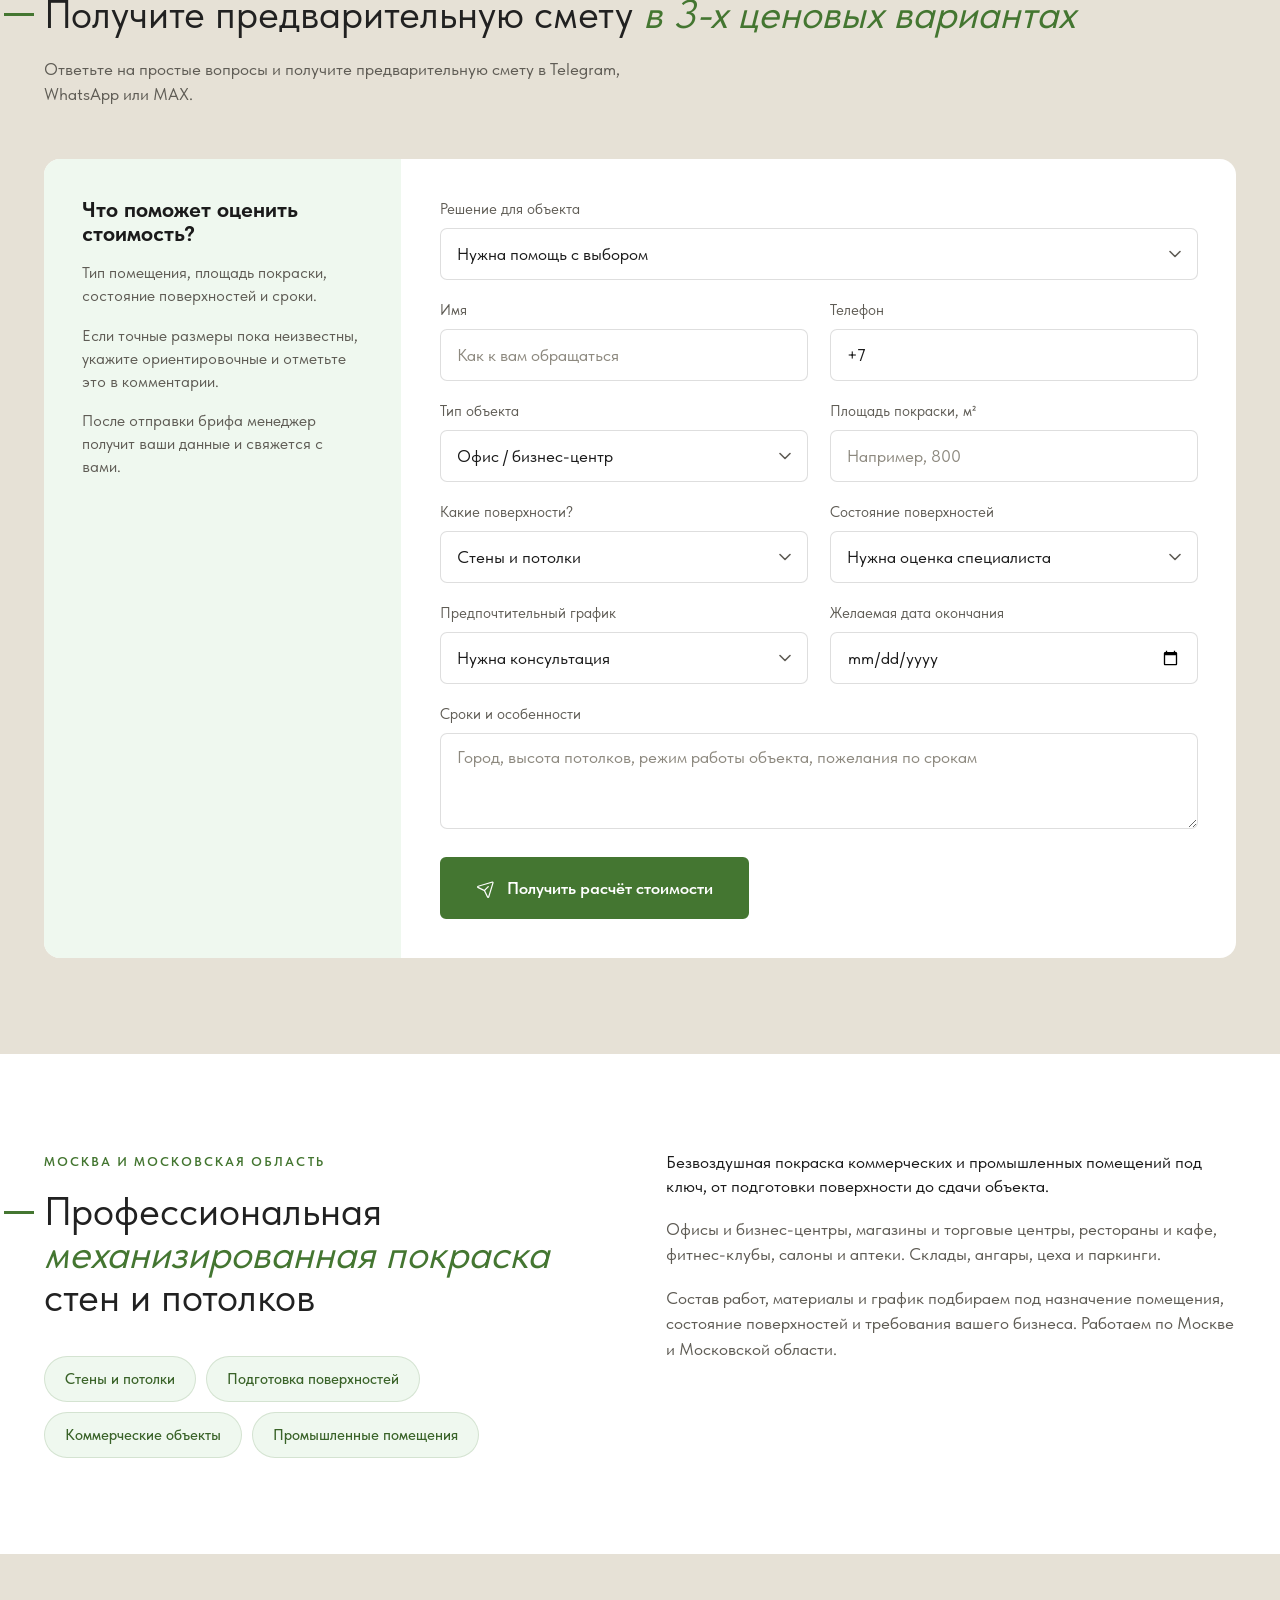
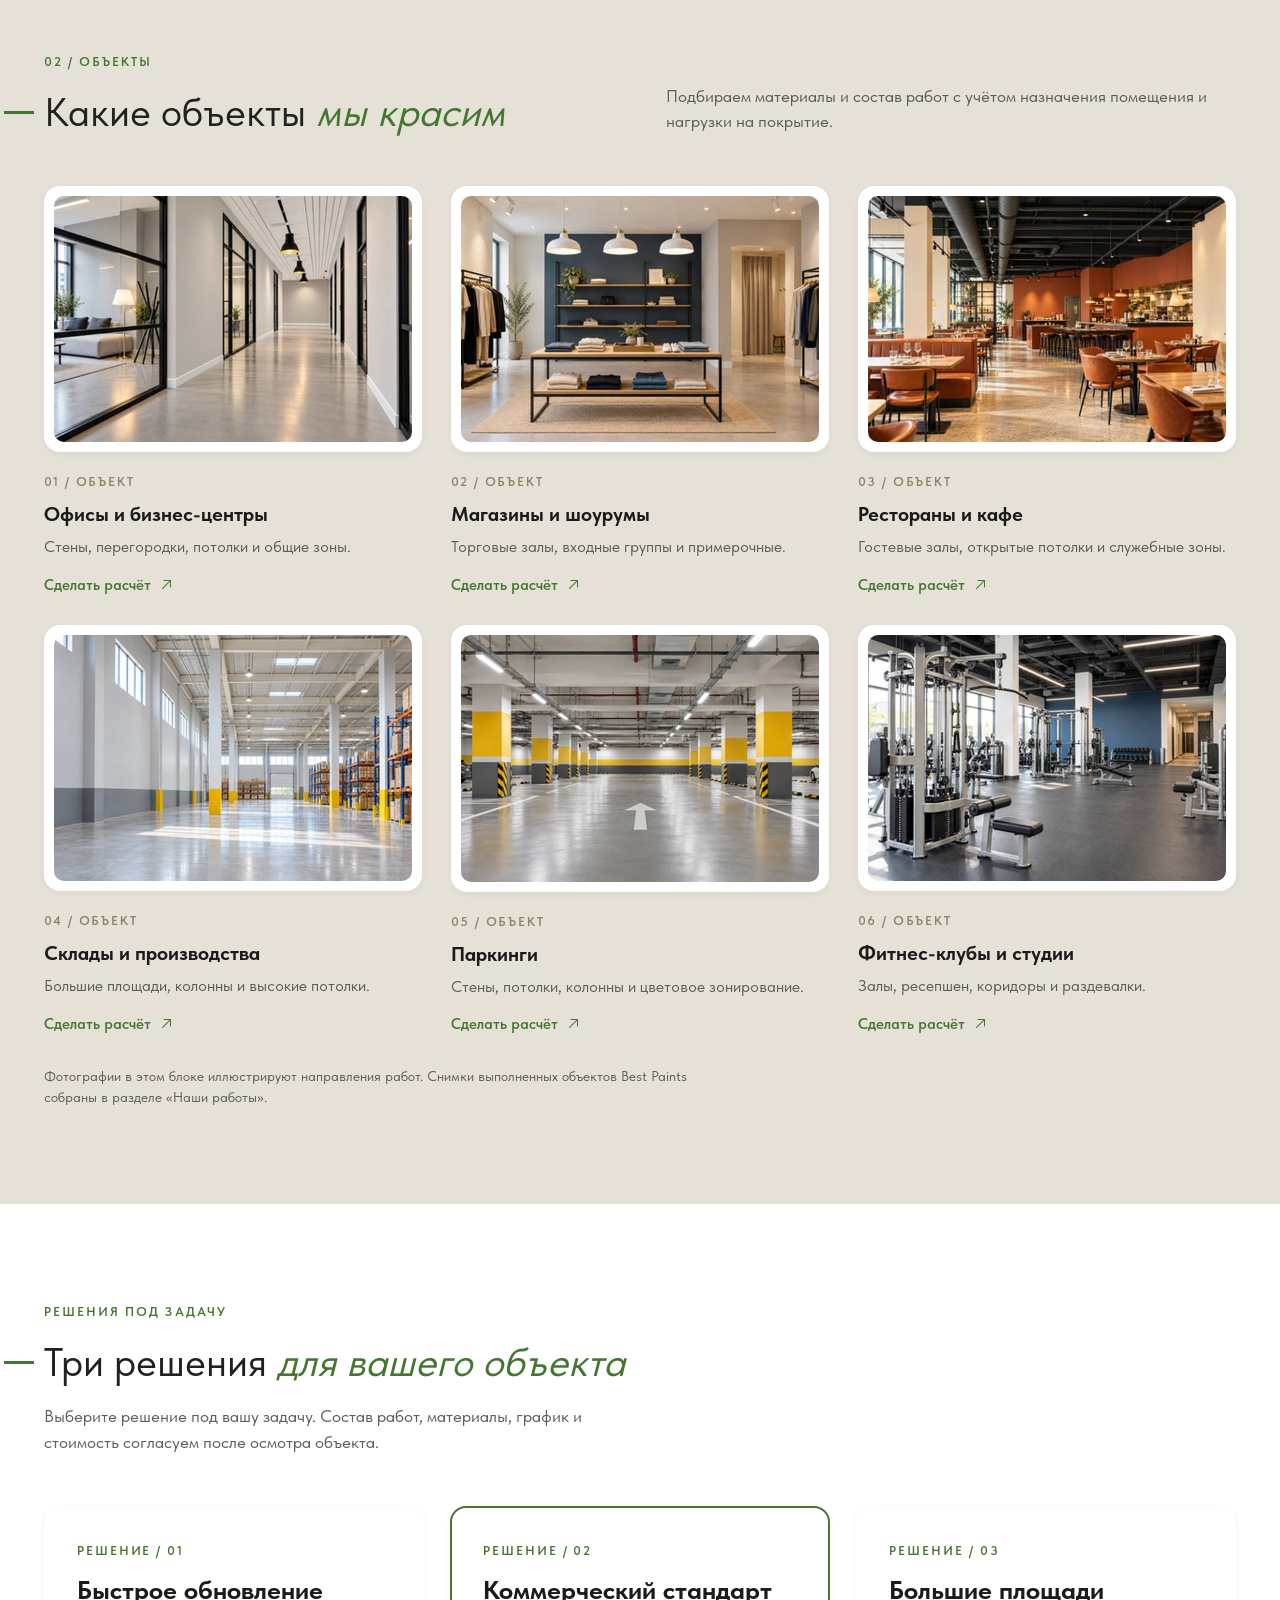
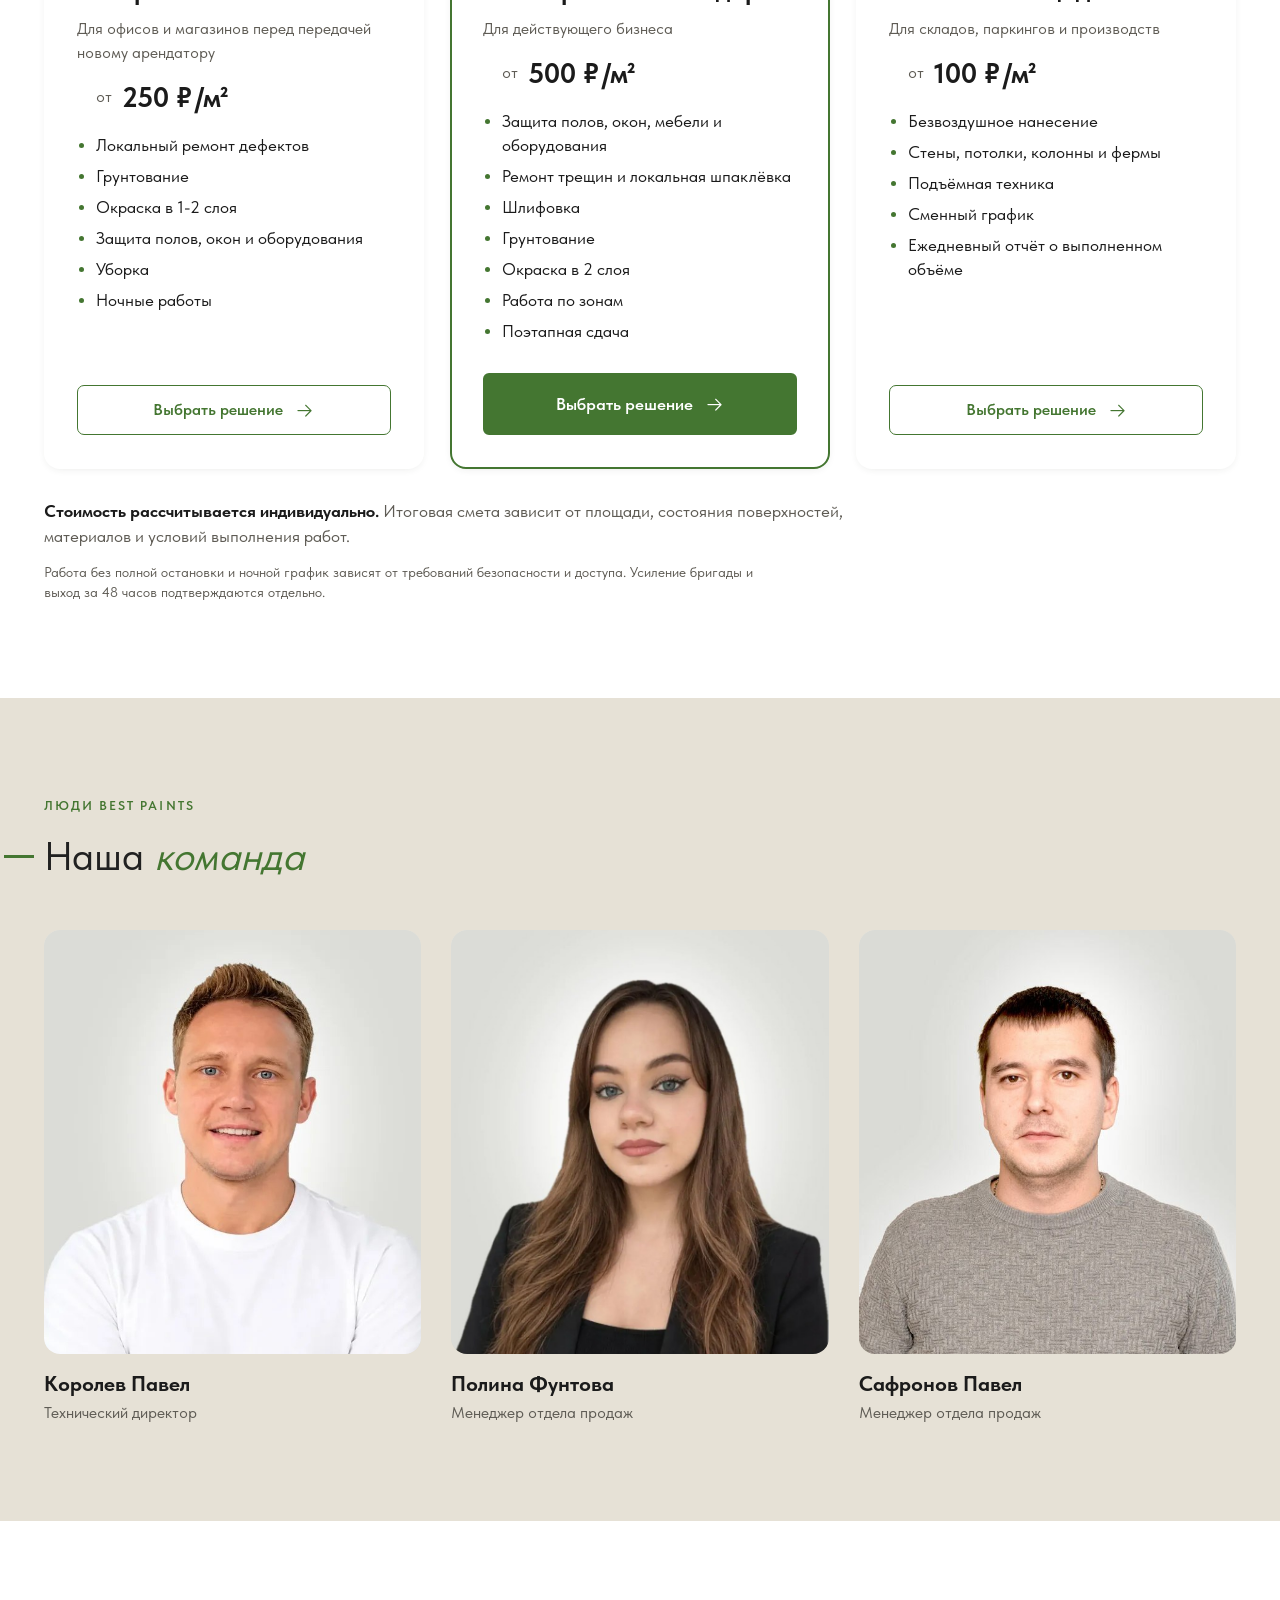
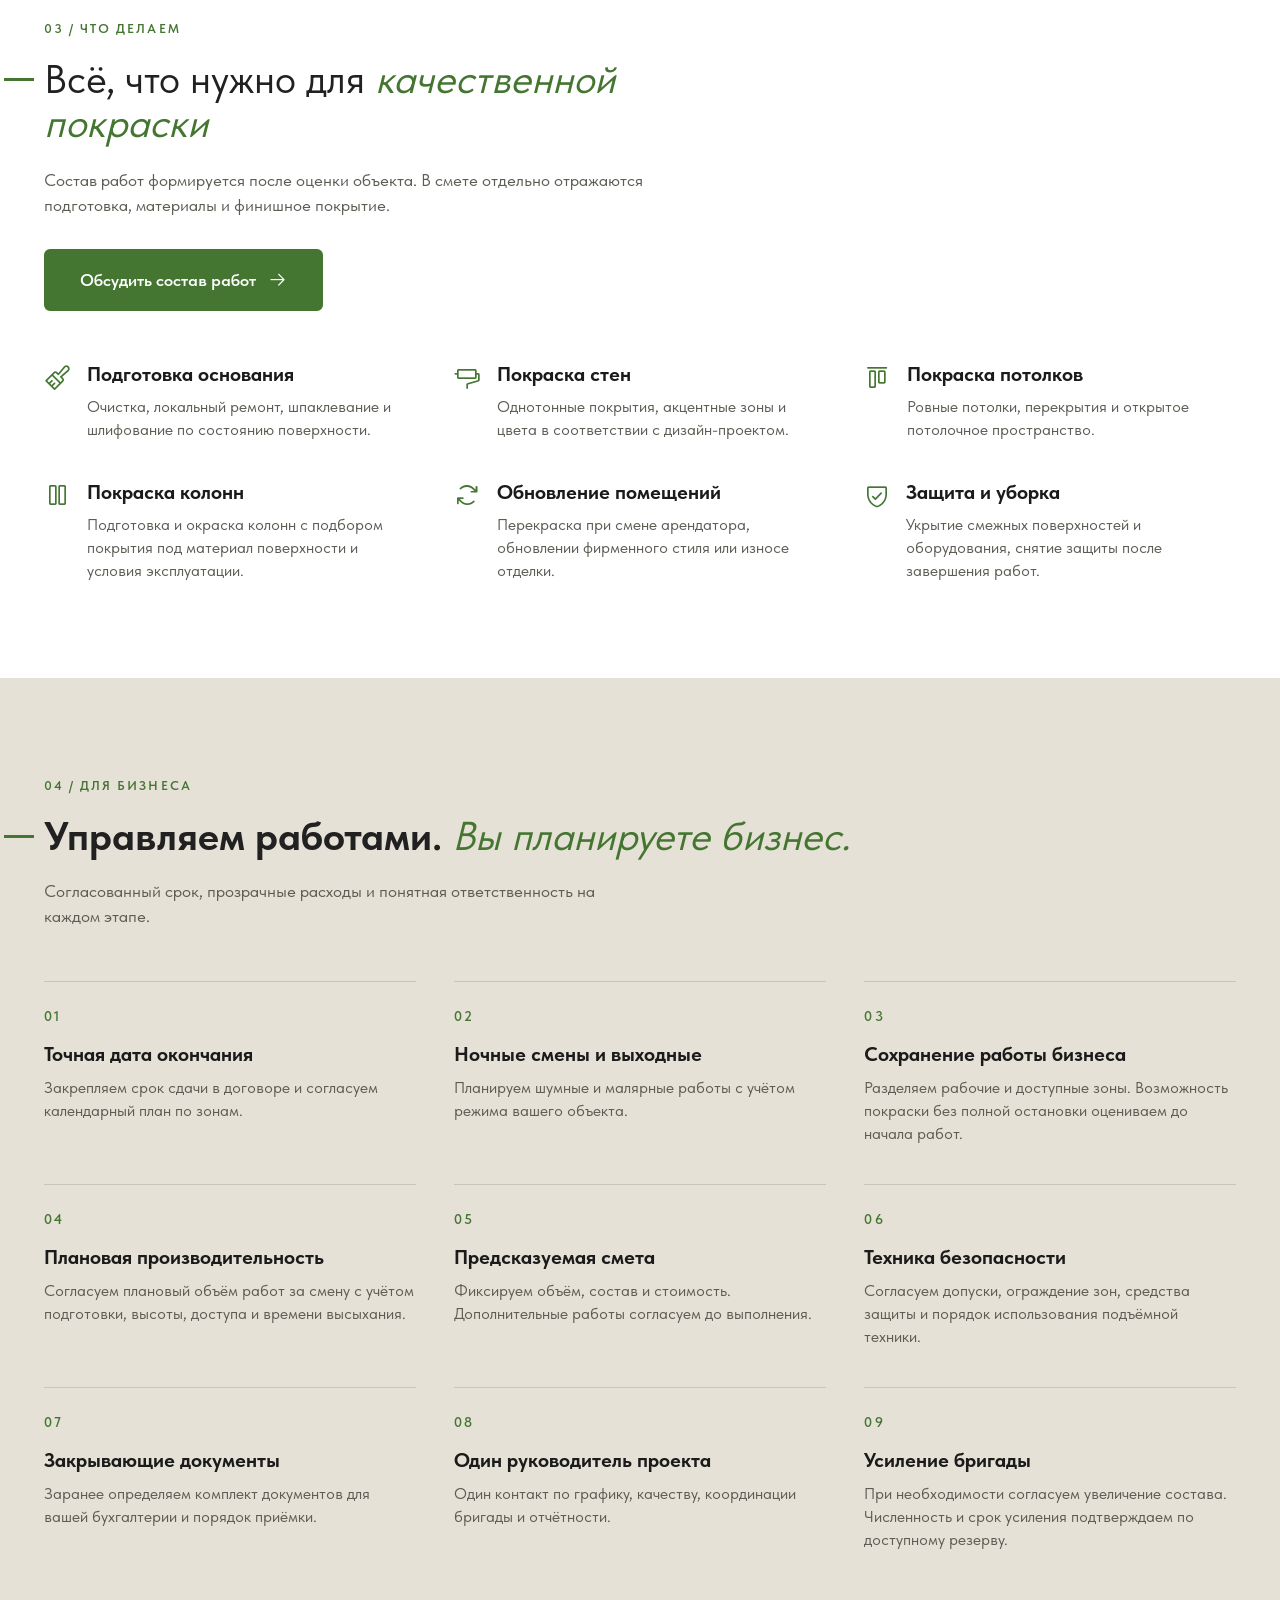
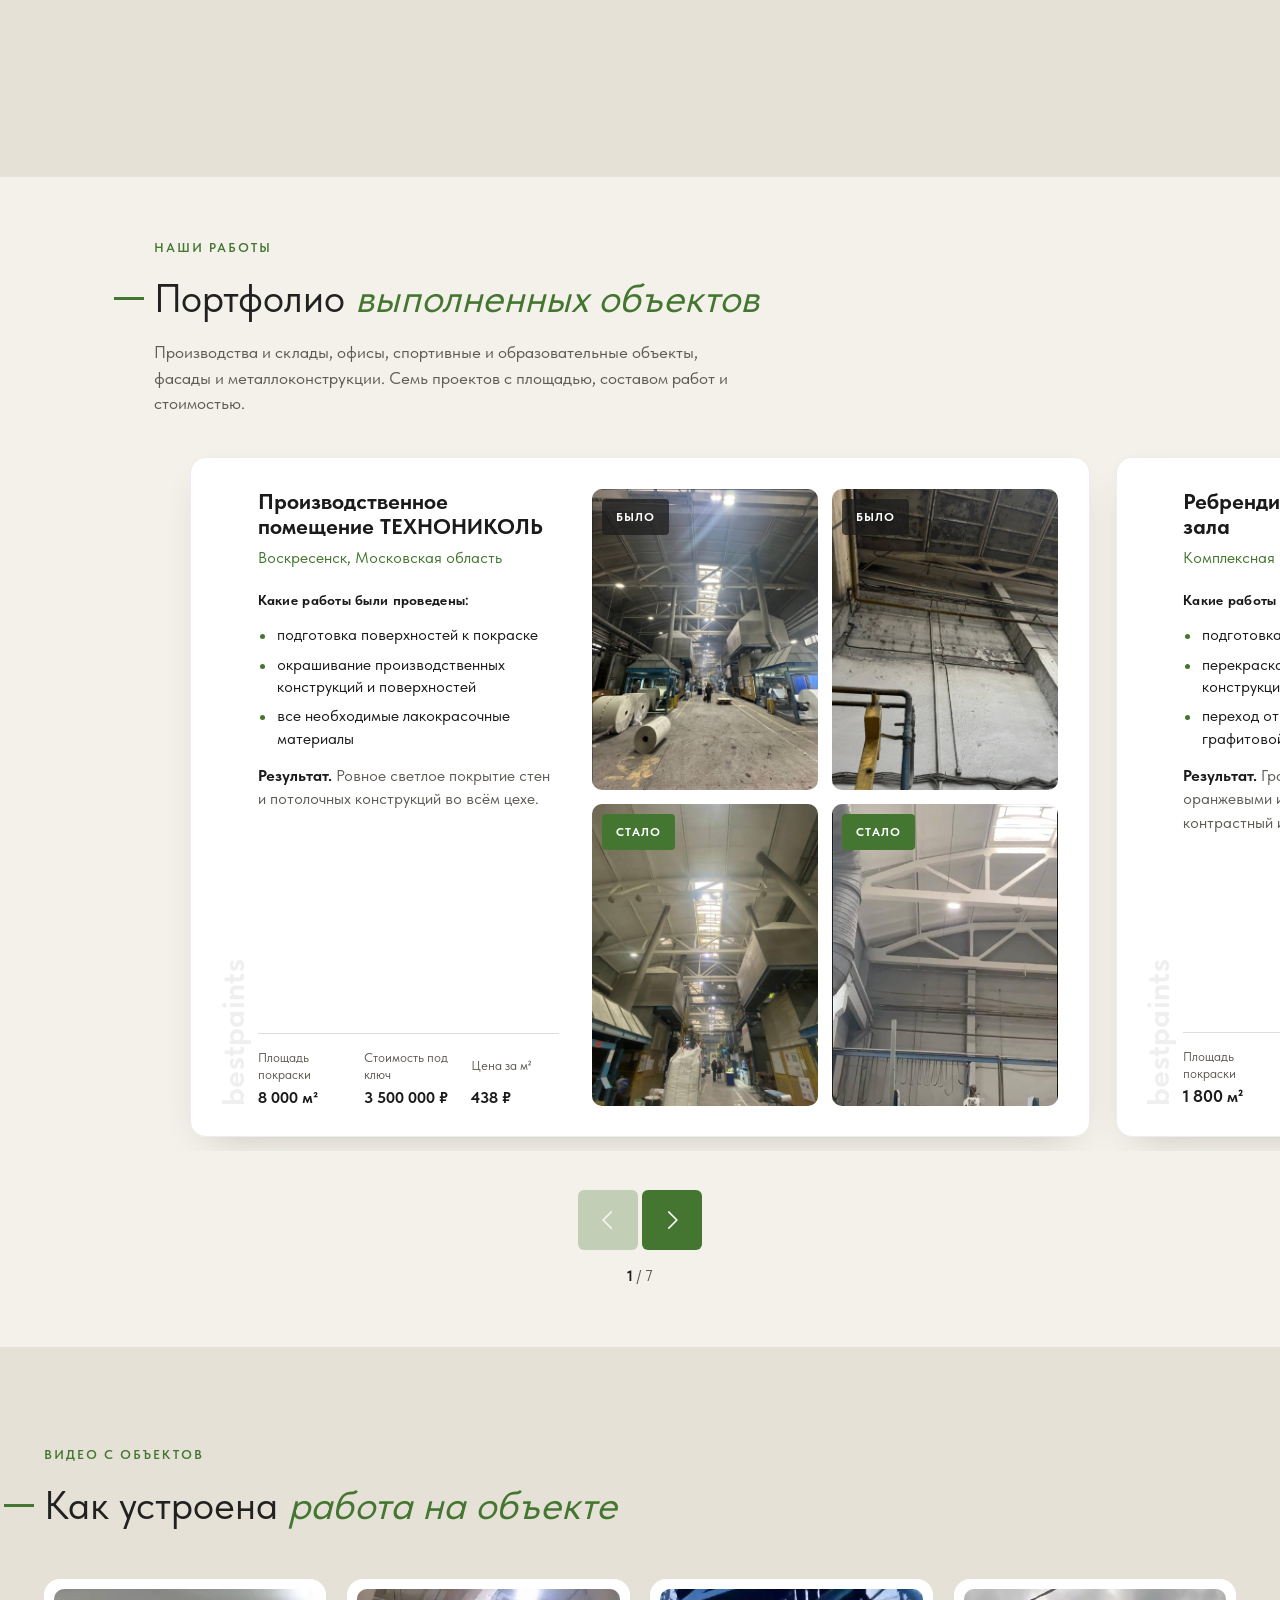
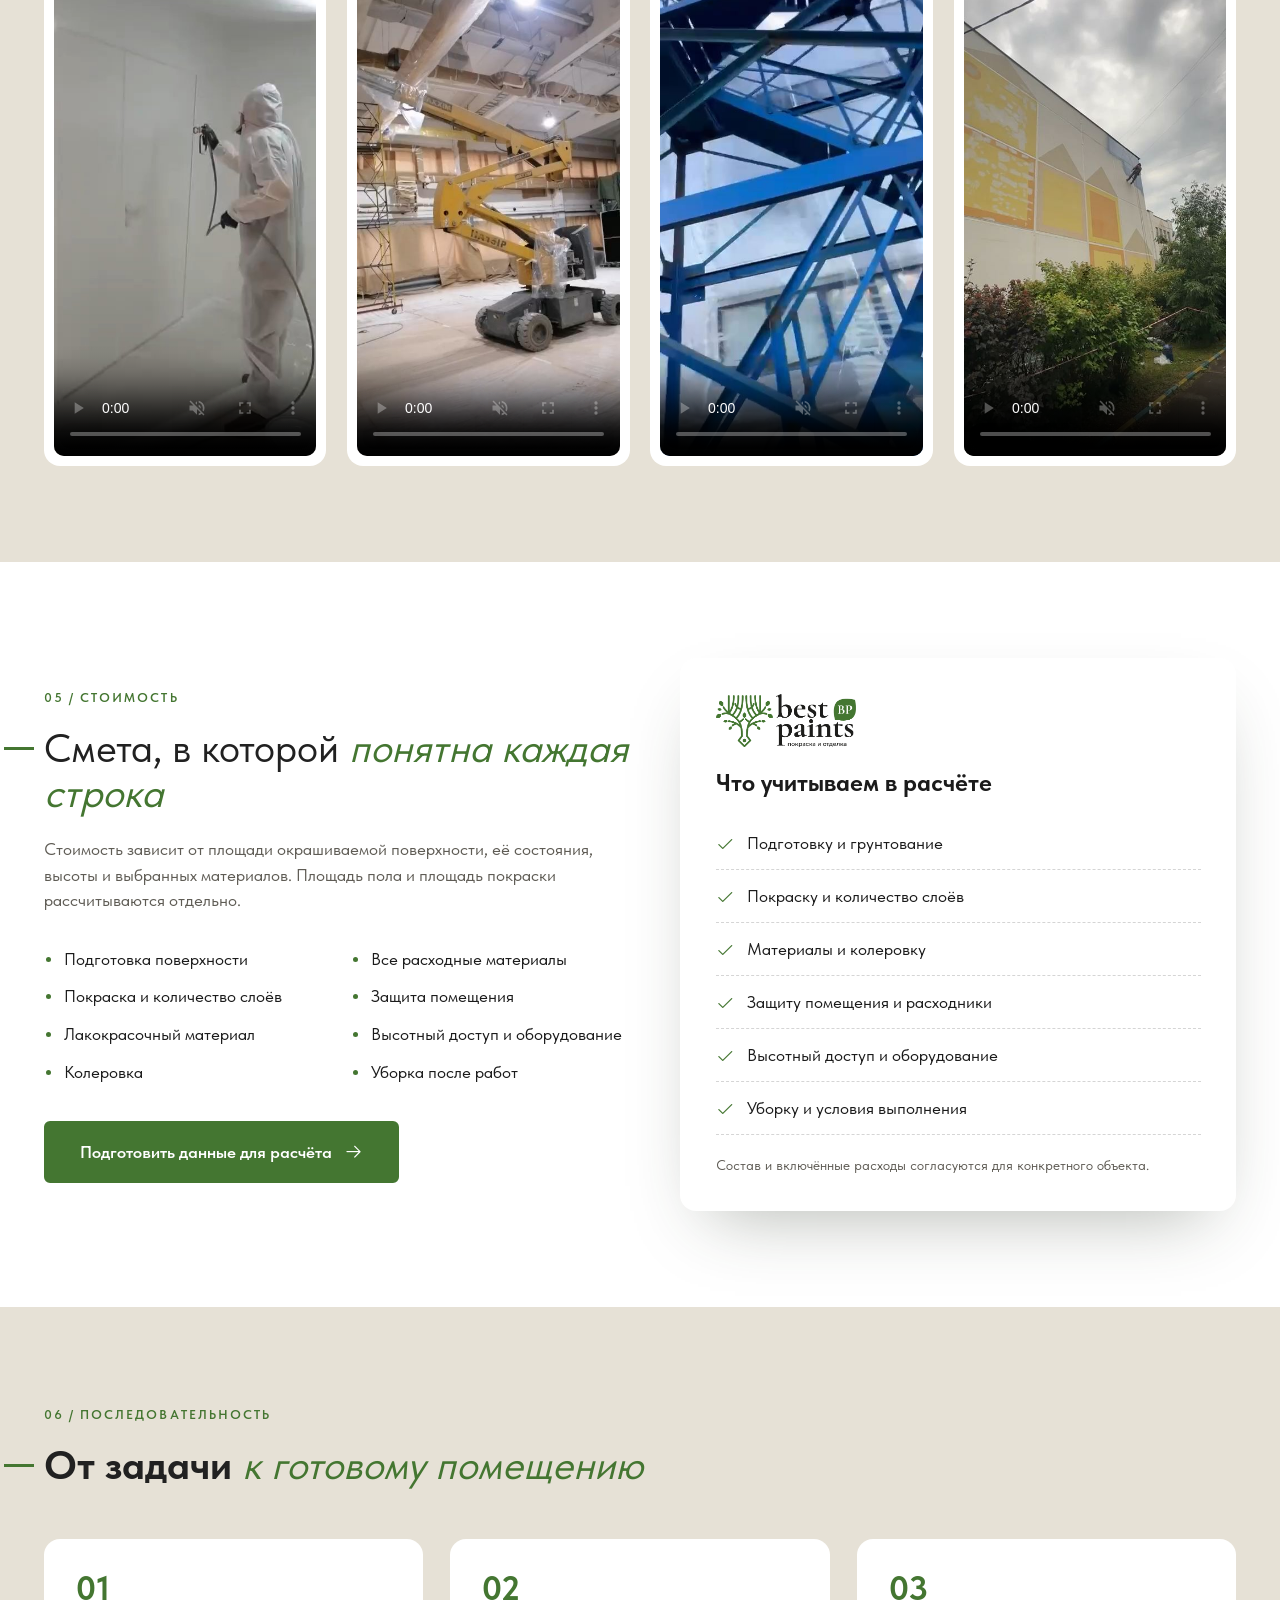
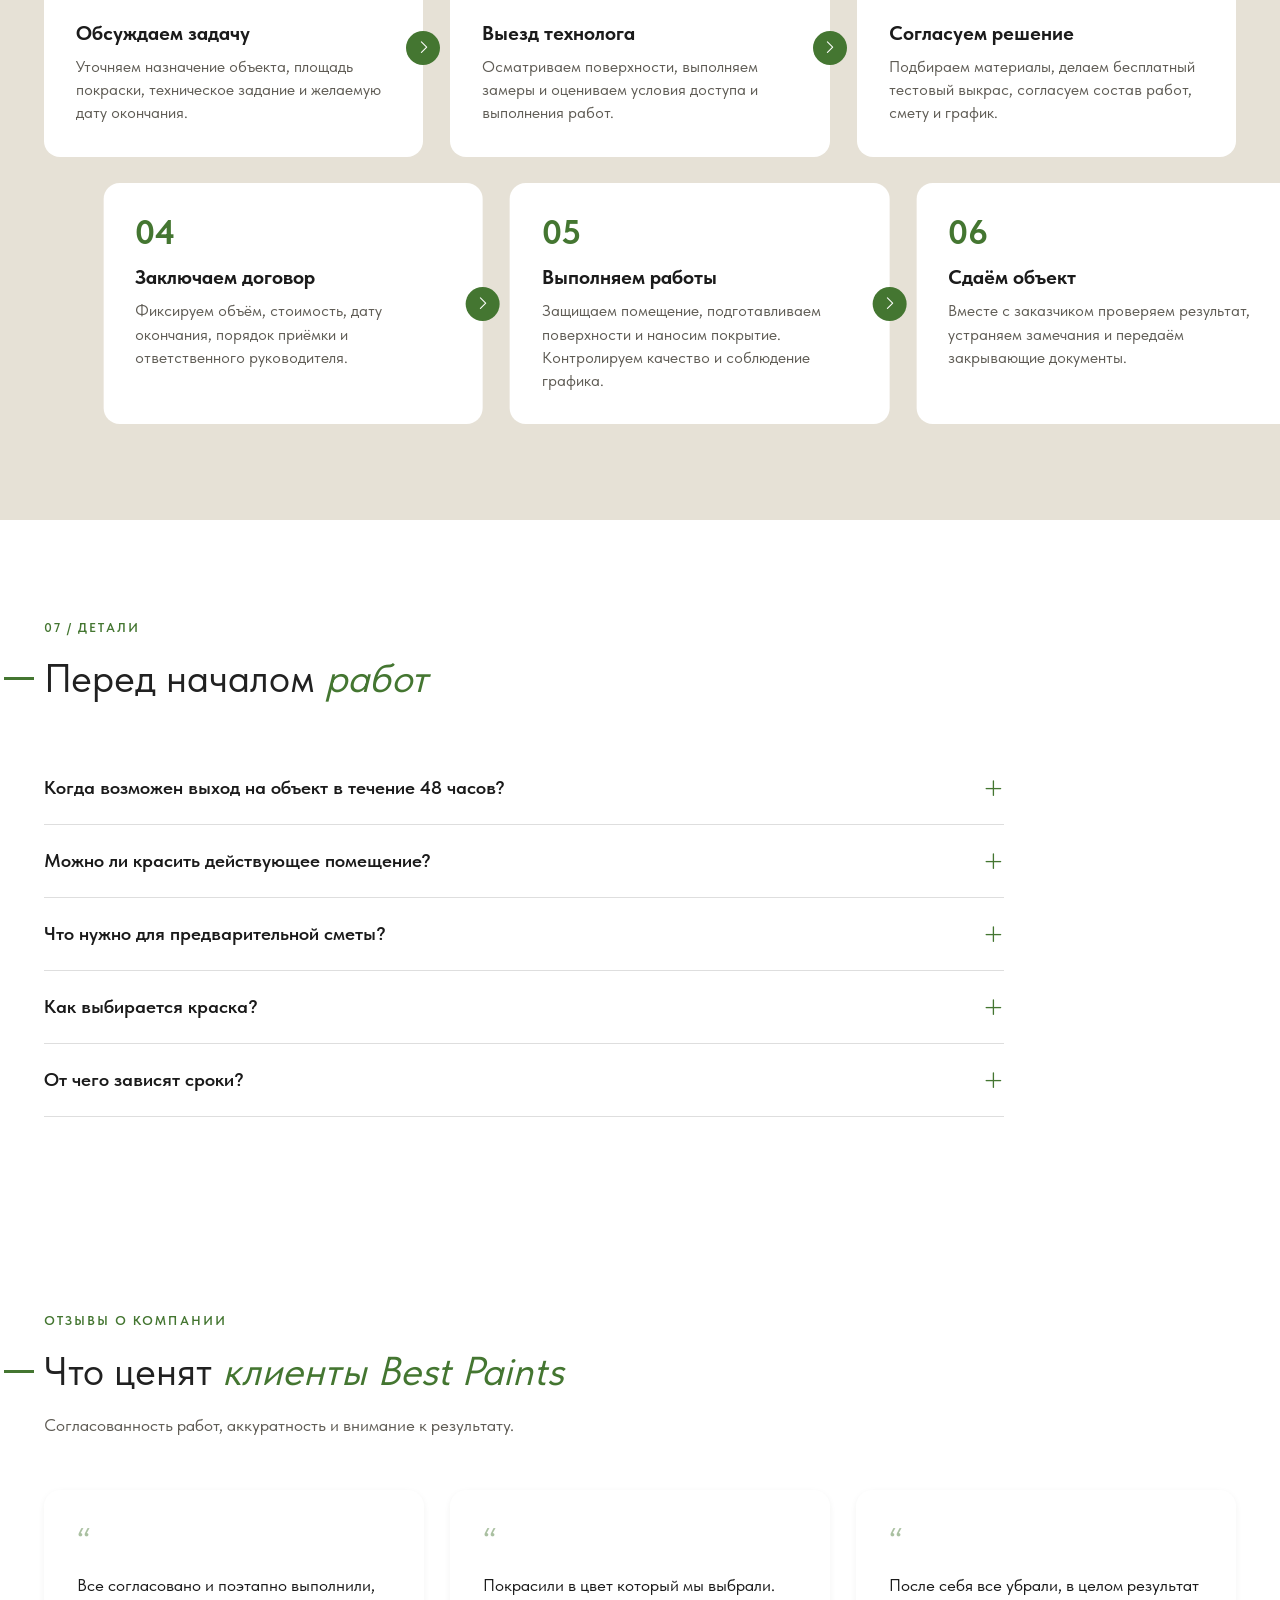
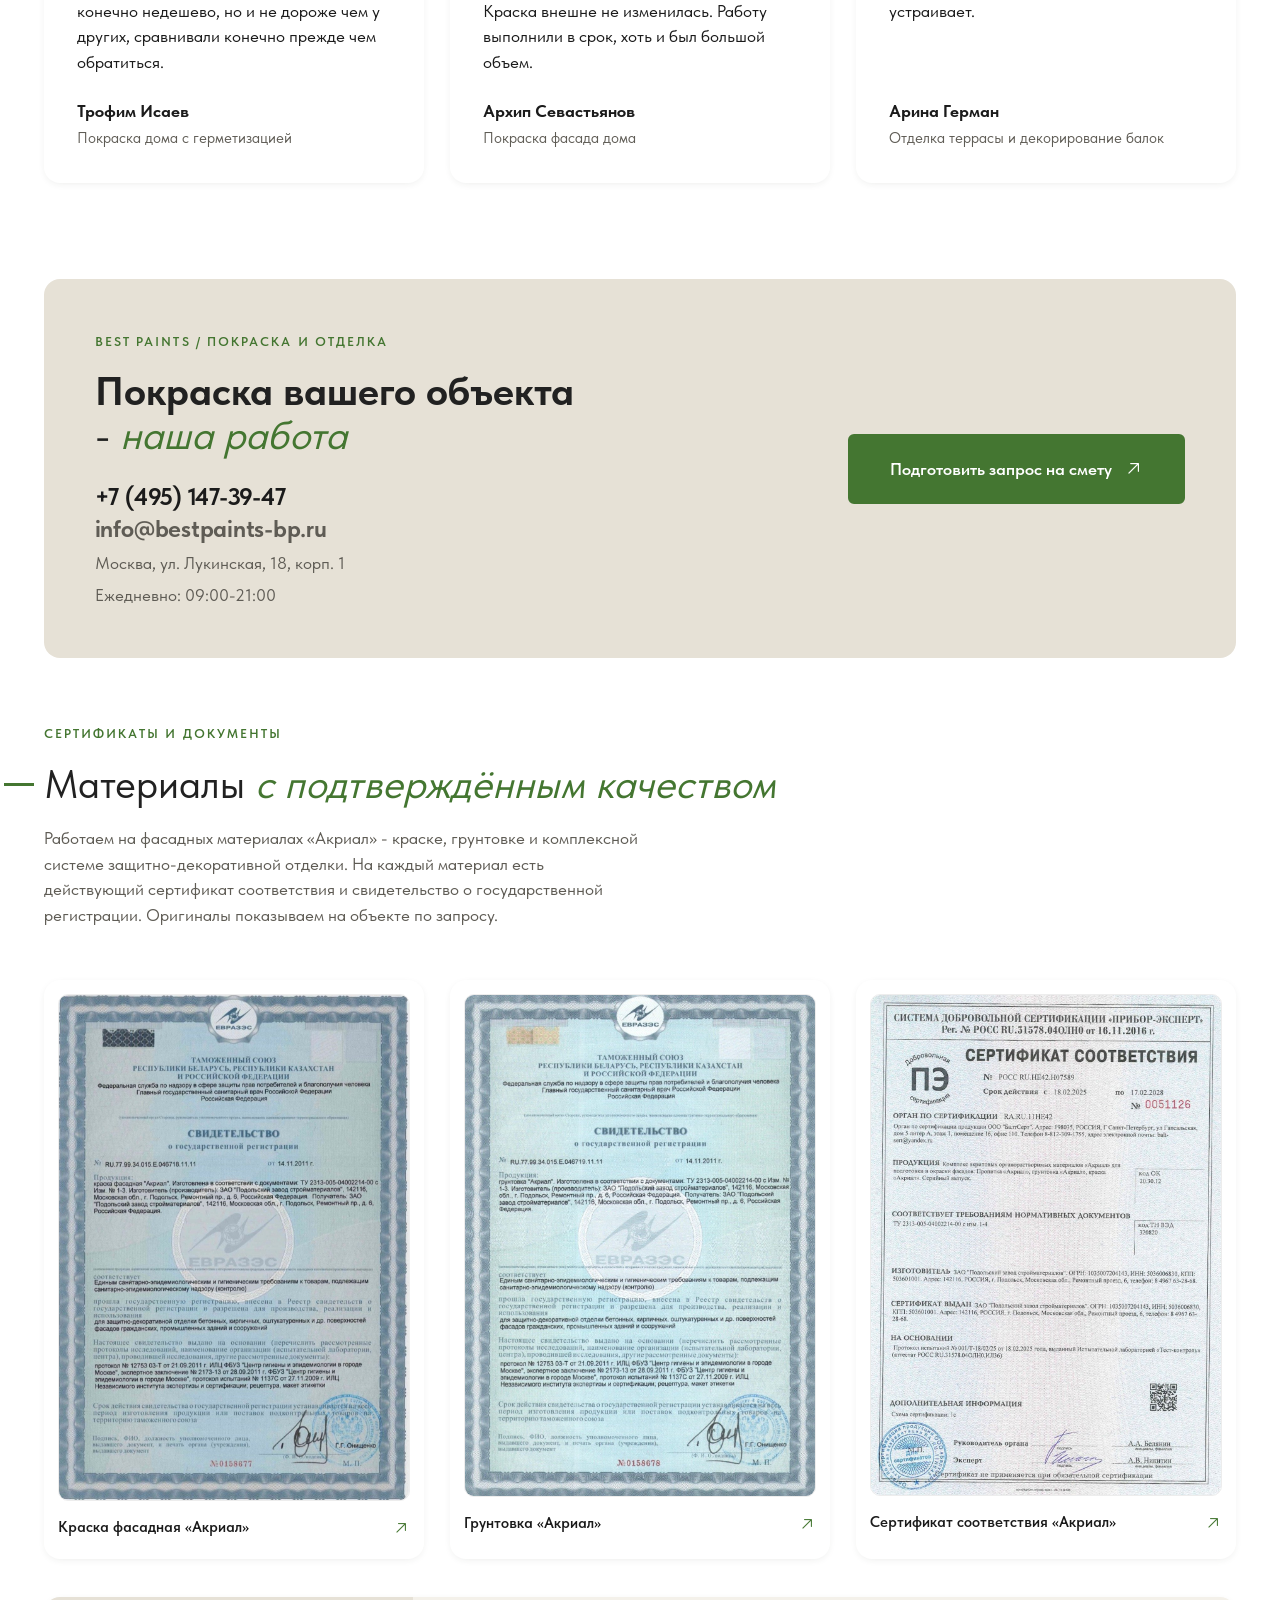
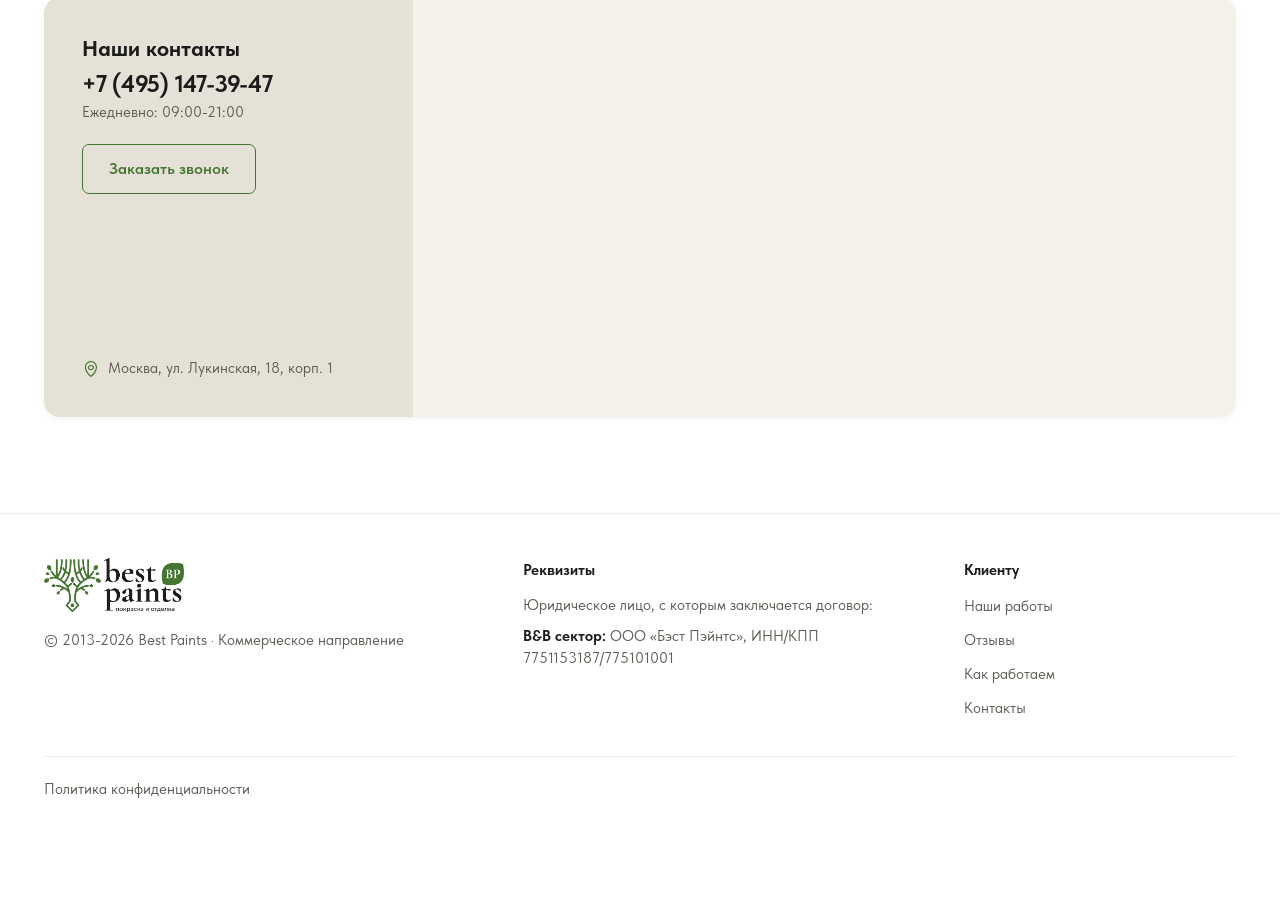
==== commit 7325d653: "Продлён срок акции -10% до 10 декабря Co-Authored-By: Claude Sonnet 5.5 <noreply@anthropic.com>" ====
--- a/index.html
+++ b/index.html
@@ -316,7 +316,7 @@
            width="1402" height="1122" fetchpriority="high" decoding="async">
       <div class="hero__promo">
         <b>-10%</b>
-        <p>на работы и материалы<br>только до 30 ноября</p>
+        <p>на работы и материалы<br>только до 10 декабря</p>
       </div>
       <p class="hero__tag">Срок. Смета. Один ответственный.</p>
     </div>
